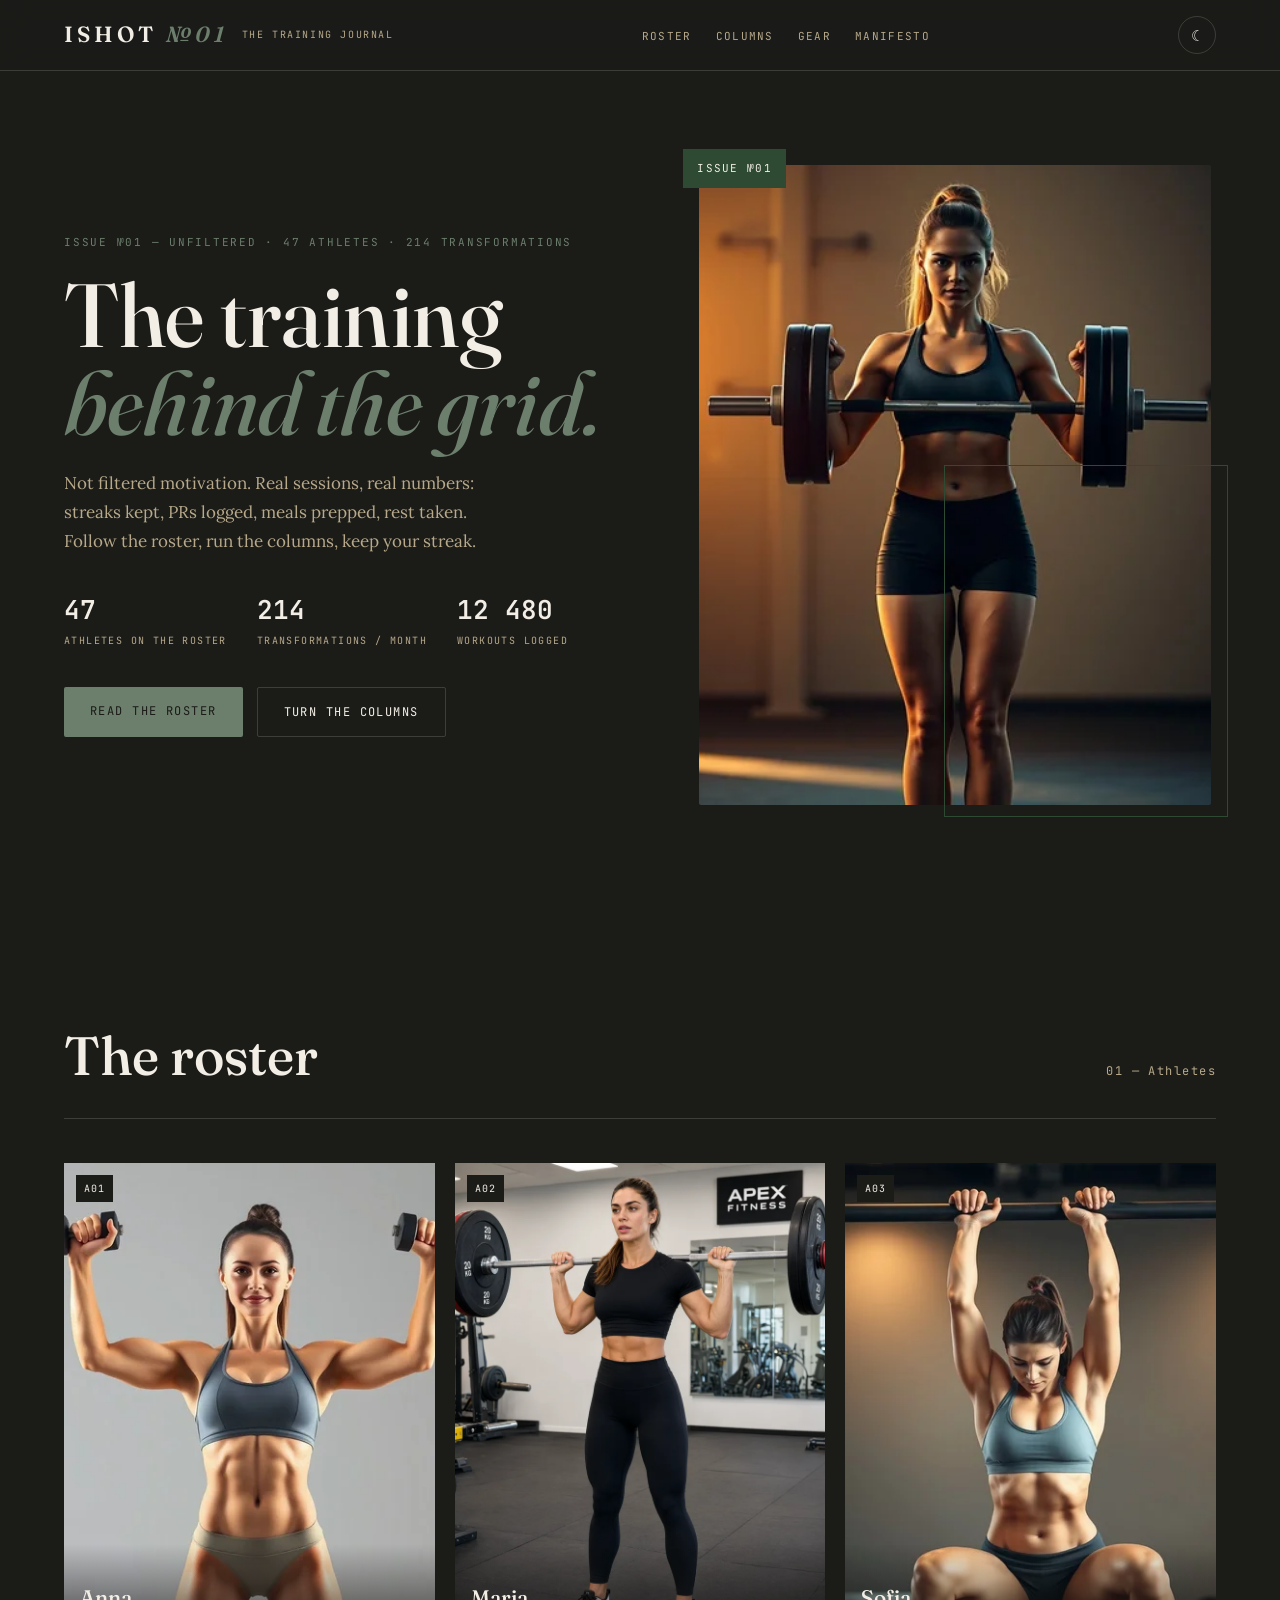
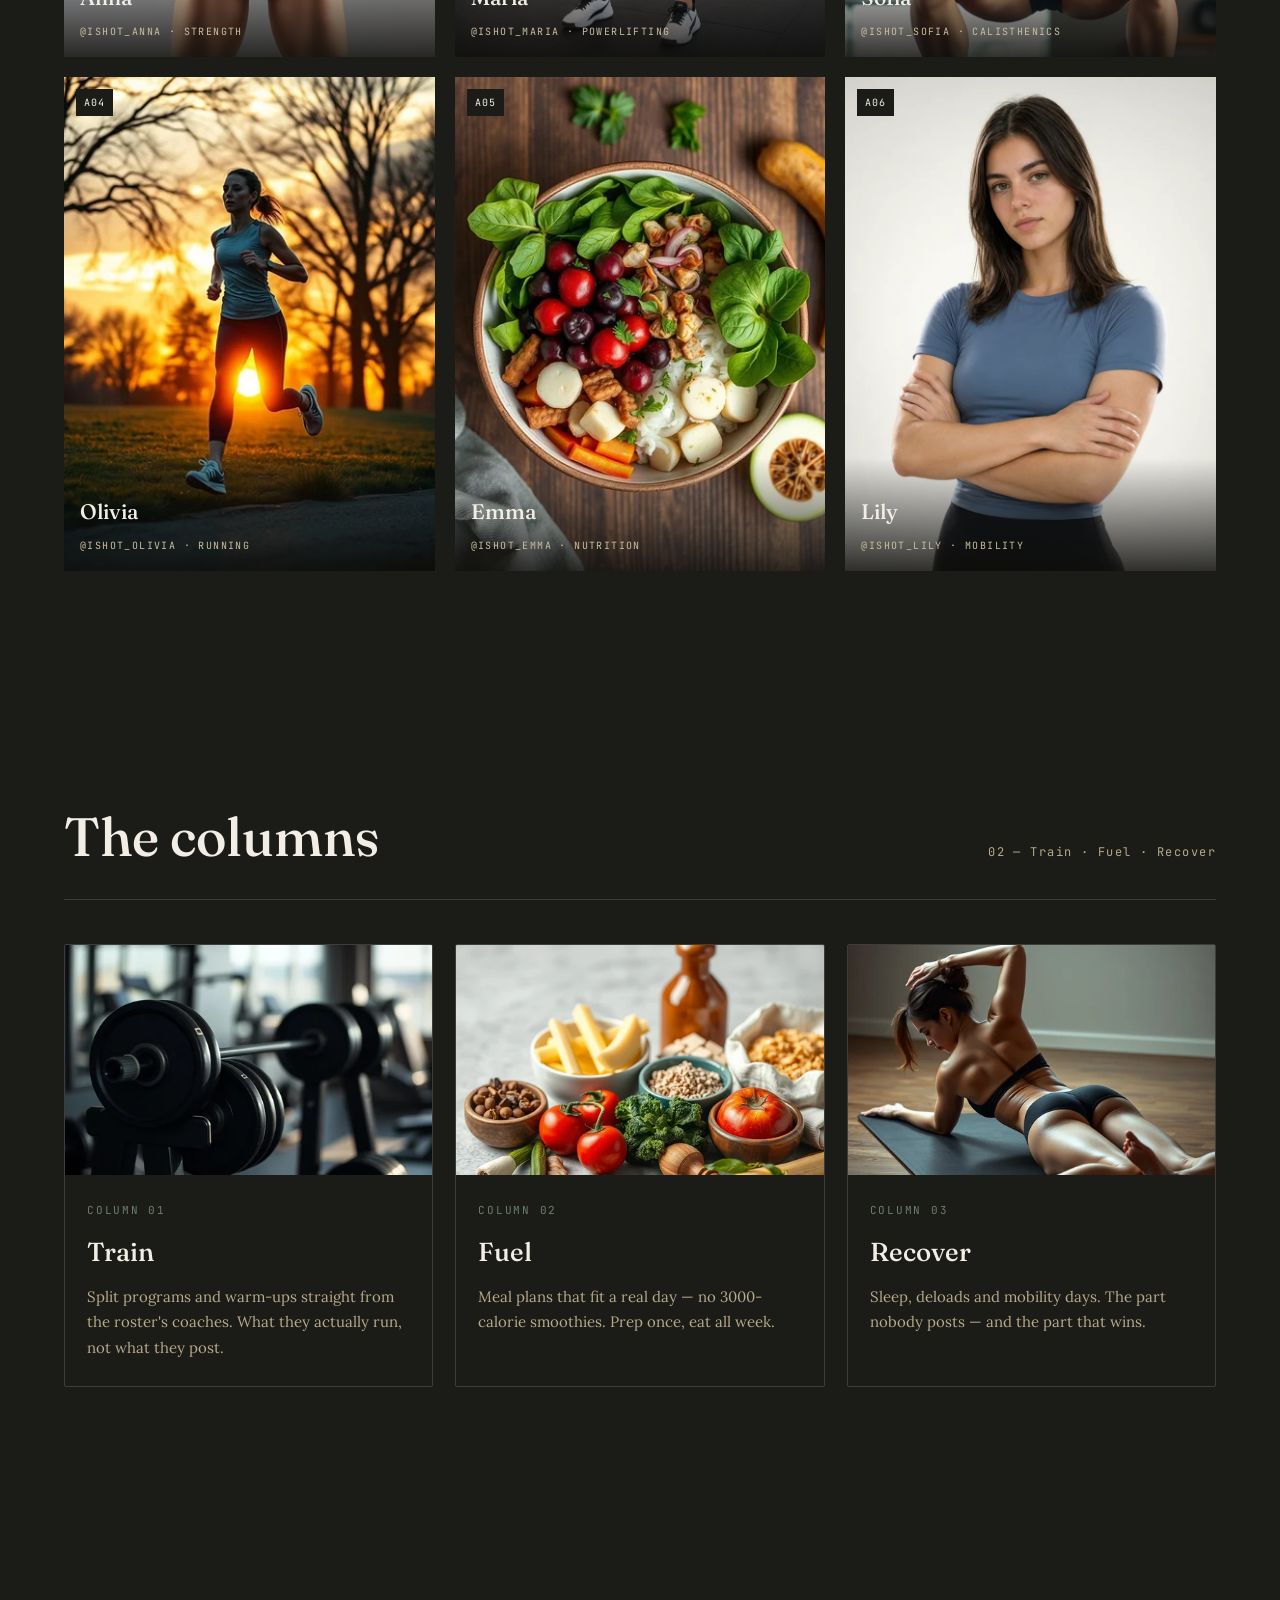
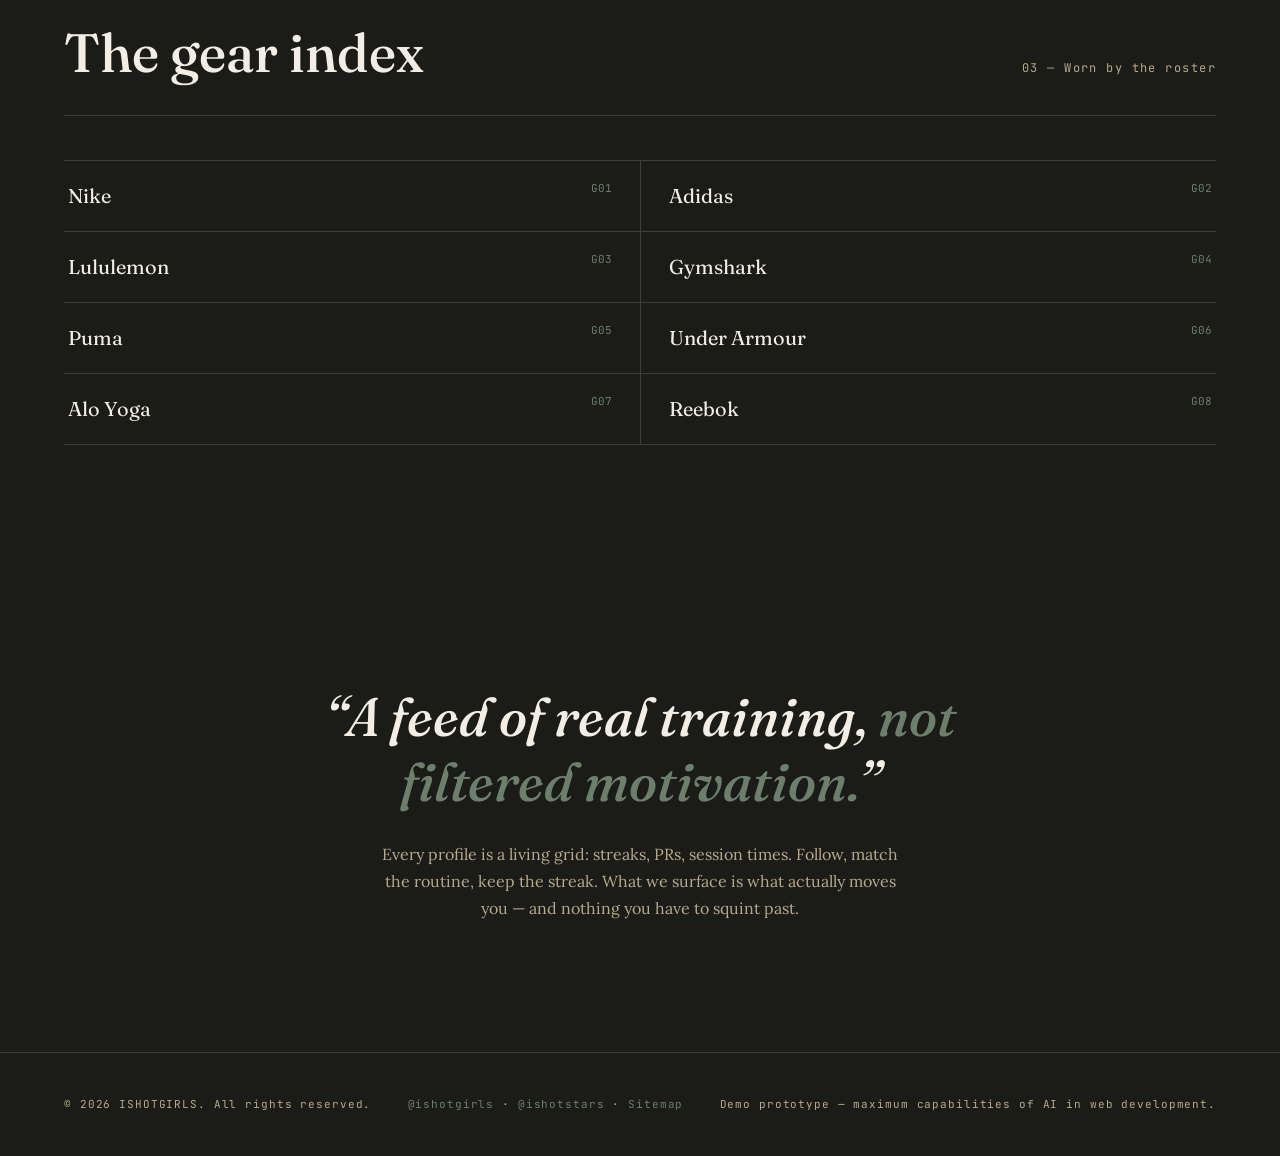
==== index.html @ c966ffa3 "feat(nav): back-to-top — logo link + floating arrow button Logo in the masthead links to #cover; flo" ====
<!DOCTYPE html>
<html lang="en" data-theme="dark">
<head>
<meta charset="UTF-8">
<meta name="viewport" content="width=device-width, initial-scale=1.0">
<title>ISHOT — The Training Journal · Issue №01</title>
<meta name="description" content="A journal of real training, not filtered motivation. The roster, the columns, the gear. Streaks, PRs, session times.">
<meta property="og:title" content="ISHOT — The Training Journal">
<meta property="og:description" content="Real training. Not filtered motivation. Issue №01.">
<meta property="og:image" content="https://bestdeejay-design.github.io/ishotgirls/img/og-image.png">
<meta property="og:image:width" content="1200">
<meta property="og:image:height" content="630">
<meta property="og:url" content="https://bestdeejay-design.github.io/ishotgirls/">
<meta property="og:type" content="website">
<meta name="twitter:card" content="summary_large_image">
<meta name="robots" content="index,follow">
<link rel="canonical" href="https://bestdeejay-design.github.io/ishotgirls/">
<link rel="sitemap" href="/ishotgirls/sitemap.xml">
<link rel="icon" href="data:image/svg+xml,<svg xmlns=%22http://www.w3.org/2000/svg%22 viewBox=%220 0 64 64%22><rect width=%2264%22 height=%2264%22 fill=%22%231B1B18%22/><text x=%2232%22 y=%2246%22 font-size=%2240%22 font-family=%22Georgia%22 fill=%22%232E4A33%22 text-anchor=%22middle%22>№</text></svg>">
<link rel="preconnect" href="https://fonts.googleapis.com">
<link rel="preconnect" href="https://fonts.gstatic.com" crossorigin>
<link href="https://fonts.googleapis.com/css2?family=Fraunces:opsz,wght@9..144,400;9..144,500;9..144,600&family=Lora:ital,wght@0,400;0,500;1,400&family=JetBrains+Mono:wght@400;600&display=swap" rel="stylesheet">
<script type="application/ld+json">{"@context":"https://schema.org","@type":"Periodical","name":"ISHOT — The Training Journal","url":"https://bestdeejay-design.github.io/ishotgirls/","description":"Real training. Not filtered motivation."}</script>
<style>
:root{
  --paper:#F2EEE5; --ink:#1B1B18; --ink-2:#26261F;
  --green:#2E4A33; --green-dim:#6C7F6C; --tan:#B7A98A;
  --strike:#8C2F2F; --muted-lt:#6E6248; --cap-fg:#F2EEE5; --cap-dim:#C9BE9F;
  --font-d:"Fraunces",Georgia,serif;
  --font-b:"Lora",Georgia,serif;
  --font-m:"JetBrains Mono",ui-monospace,monospace;
  --bg:var(--ink); --fg:var(--paper); --muted:var(--tan); --accent:var(--green-dim);
  --line:color-mix(in srgb,var(--fg) 16%,transparent);
}
[data-theme="light"]{ --bg:var(--paper); --fg:var(--ink); --muted:var(--muted-lt); --accent:var(--green); --line:color-mix(in srgb,var(--fg) 18%,transparent); }
*,*::before,*::after{box-sizing:border-box;margin:0;padding:0}
html{scroll-behavior:smooth;scroll-padding-top:72px}
body{font-family:var(--font-b);background:var(--bg);color:var(--fg);line-height:1.7;transition:background .3s,color .3s}
img{display:block;max-width:100%;height:auto}
a{color:inherit;text-decoration:none}
button{font-family:inherit;cursor:pointer;border:0;background:none;color:inherit}
:focus-visible{outline:2px solid var(--accent);outline-offset:3px}
.mono{font-family:var(--font-m);font-size:11px;letter-spacing:.16em;text-transform:uppercase;color:var(--accent)}

/* masthead nav */
.masthead{position:fixed;top:0;left:0;right:0;z-index:40;display:flex;align-items:center;justify-content:space-between;padding:16px 5vw;border-bottom:1px solid var(--line);background:color-mix(in srgb,var(--bg) 88%,transparent);backdrop-filter:blur(12px)}
.mast{font-family:var(--font-d);font-size:22px;letter-spacing:.18em;font-weight:600}
.mast i{font-style:italic;color:var(--accent)}
.issue-tag{font-family:var(--font-m);font-size:10px;letter-spacing:.16em;text-transform:uppercase;color:var(--muted)}
.menu{display:flex;gap:24px;list-style:none}
.menu a{font-family:var(--font-m);font-size:11px;letter-spacing:.12em;text-transform:uppercase;color:var(--muted);transition:color .2s}
.menu a:hover{color:var(--fg)}
.actions{display:flex;gap:10px}
.theme-btn{width:38px;height:38px;border:1px solid var(--line);border-radius:50%;font-size:15px}
.burger{display:none;width:38px;height:38px;border:1px solid var(--line);border-radius:50%;font-size:15px}
.mobile-panel{position:fixed;inset:0;z-index:50;background:var(--bg);display:none;flex-direction:column;gap:6px;padding:26px}
.mobile-panel.open{display:flex}
.mobile-panel a{font-family:var(--font-d);font-size:34px;padding:10px 4px;border-bottom:1px solid var(--line)}

/* cover */
.cover{min-height:100vh;display:grid;grid-template-columns:1.05fr .95fr;align-items:center;gap:5vw;padding:140px 5vw 70px;max-width:1400px;margin:0 auto}
.cover .kicker{margin-bottom:20px}
.cover h1{font-family:var(--font-d);font-weight:500;font-size:clamp(46px,7vw,104px);line-height:.98;letter-spacing:.002em}
.cover h1 em{font-style:italic;color:var(--accent)}
.cover .sub{margin-top:22px;max-width:40ch;color:var(--muted);font-size:17px}
.stats{display:flex;flex-wrap:wrap;gap:30px;margin-top:32px}
.stat b{font-family:var(--font-m);font-size:26px;font-weight:600;color:var(--fg)}
.stat span{display:block;font-family:var(--font-m);font-size:10px;letter-spacing:.14em;text-transform:uppercase;color:var(--muted)}
.cta-row{display:flex;gap:14px;margin-top:38px;flex-wrap:wrap}
.btn{padding:14px 26px;border-radius:2px;font-family:var(--font-m);font-size:12px;letter-spacing:.12em;text-transform:uppercase;transition:transform .15s}
.btn:hover{transform:translateY(-2px)}
.btn-solid{background:var(--accent);color:var(--bg)}
.btn-ghost{border:1px solid var(--line)}
.cover-fig{position:relative}
.cover-fig img{aspect-ratio:4/5;object-fit:cover;border-radius:2px}
.cover-fig .issue-badge{position:absolute;left:-16px;top:-16px;background:var(--green);color:var(--paper);padding:10px 14px;font-family:var(--font-m);font-size:11px;letter-spacing:.12em}
.cover-fig .rule{position:absolute;bottom:-12px;right:-12px;width:55%;height:55%;border:1.5px solid var(--green);pointer-events:none}

/* sections */
.section{padding:110px 5vw;max-width:1400px;margin:0 auto}
.sec-head{display:flex;align-items:baseline;justify-content:space-between;gap:20px;margin-bottom:44px;padding-bottom:16px;border-bottom:1px solid var(--line)}
.sec-head h2{font-family:var(--font-d);font-weight:500;font-size:clamp(32px,4.4vw,54px)}
.sec-head .idx{font-family:var(--font-m);font-size:12px;color:var(--muted);letter-spacing:.12em}

.grid3{display:grid;grid-template-columns:repeat(3,1fr);gap:20px}
.grid4{display:grid;grid-template-columns:repeat(4,1fr);gap:18px}
.card{position:relative;overflow:hidden}
.card img{aspect-ratio:3/4;object-fit:cover;width:100%;transition:transform .4s}
.card:hover img{transform:scale(1.03)}
.card .cap{position:absolute;inset:auto 0 0 0;padding:36px 16px 14px;background:linear-gradient(to top,rgba(15,14,12,.85),transparent);color:var(--cap-fg)}
.card .cap b{font-family:var(--font-d);font-size:21px;font-weight:500;display:block}
.card .cap span{font-family:var(--font-m);font-size:10px;letter-spacing:.14em;text-transform:uppercase;color:var(--cap-dim)}
.card .no{position:absolute;top:12px;left:12px;background:var(--bg);color:var(--fg);font-family:var(--font-m);font-size:10px;letter-spacing:.1em;padding:5px 8px}

/* columns */
.cols{display:grid;grid-template-columns:repeat(3,1fr);gap:22px}
.col{border:1px solid var(--line);border-radius:2px;overflow:hidden}
.col img{aspect-ratio:16/10;object-fit:cover}
.col .body{padding:20px 22px 26px}
.col-t{font-family:var(--font-d);font-size:26px;font-weight:500;margin:8px 0 10px}
.col .body p{color:var(--muted);font-size:15px}

/* gear index */
.gear{display:grid;grid-template-columns:1fr 1fr;gap:0;border-top:1px solid var(--line)}
.gear .g{display:flex;justify-content:space-between;gap:14px;padding:18px 4px;border-bottom:1px solid var(--line);font-family:var(--font-d);font-size:20px}
.gear .g:nth-child(odd){padding-right:28px}
.gear .g:nth-child(even){padding-left:28px;border-left:1px solid var(--line)}
.gear .g i{font-style:normal;font-family:var(--font-m);font-size:11px;color:var(--accent)}

/* manifesto */
.manifesto{max-width:900px;margin:0 auto;text-align:center;padding:130px 5vw}
.manifesto blockquote{font-family:var(--font-d);font-style:italic;font-weight:500;font-size:clamp(28px,4.4vw,54px);line-height:1.2}
.manifesto blockquote em{color:var(--accent)}
.manifesto p{margin-top:26px;color:var(--muted);max-width:52ch;margin-left:auto;margin-right:auto}

.to-top{position:fixed;right:22px;bottom:22px;z-index:60;width:46px;height:46px;border-radius:50%;border:1px solid var(--line);background:color-mix(in srgb,var(--bg) 84%,transparent);backdrop-filter:blur(8px);color:var(--fg);font-size:18px;line-height:1;opacity:0;visibility:hidden;transform:translateY(8px);transition:opacity .25s,transform .25s,visibility .25s}
.to-top.show{opacity:1;visibility:visible;transform:none}
.to-top:hover{background:var(--accent);color:var(--bg)}

/* footer */

footer{border-top:1px solid var(--line);padding:42px 5vw}
.foot{display:flex;flex-wrap:wrap;gap:18px;justify-content:space-between;align-items:center;max-width:1400px;margin:0 auto;font-family:var(--font-m);font-size:11px;letter-spacing:.08em;color:var(--muted)}
.foot a{color:var(--accent)}

@media (prefers-reduced-motion:reduce){*{animation:none!important;transition:none!important}html{scroll-behavior:auto}}
@media (max-width:1000px){.cover{grid-template-columns:1fr;padding-top:120px;gap:44px}.cover-fig{max-width:480px}.grid3,.grid4,.cols{grid-template-columns:repeat(2,1fr)}}
@media (max-width:960px){.menu{display:none}.burger{display:block}}
@media (max-width:620px){.grid3,.grid4,.cols{grid-template-columns:1fr}.gear{grid-template-columns:1fr}.gear .g:nth-child(even){padding-left:4px;border-left:0}}
</style>
</head>
<body>

<header class="masthead">
  <div style="display:flex;align-items:center;gap:14px">
    <a class="mast" href="#cover" aria-label="Back to top">ISHOT <i>№01</i></a>
    <span class="issue-tag">The Training Journal</span>
  </div>
  <ul class="menu">
    <li><a href="#roster">Roster</a></li>
    <li><a href="#columns">Columns</a></li>
    <li><a href="#gear">Gear</a></li>
    <li><a href="#manifesto">Manifesto</a></li>
  </ul>
  <div class="actions">
    <button class="theme-btn" id="themeBtn" aria-label="Toggle theme">☾</button>
    <button class="burger" id="burger" aria-label="Open menu" aria-expanded="false">☰</button>
  </div>
</header>

<div class="mobile-panel" id="mobilePanel">
  <a href="#roster">The Roster</a>
  <a href="#columns">The Columns</a>
  <a href="#gear">The Gear Index</a>
  <a href="#manifesto">The Manifesto</a>
</div>

<section class="cover" id="cover">
  <div>
    <p class="kicker mono">Issue №01 — Unfiltered · 47 athletes · 214 transformations</p>
    <h1>The training<br><em>behind the grid.</em></h1>
    <p class="sub">Not filtered motivation. Real sessions, real numbers: streaks kept, PRs logged, meals prepped, rest taken. Follow the roster, run the columns, keep your streak.</p>
    <div class="stats">
      <div class="stat"><b>47</b><span>Athletes on the roster</span></div>
      <div class="stat"><b>214</b><span>Transformations / month</span></div>
      <div class="stat"><b>12 480</b><span>Workouts logged</span></div>
    </div>
    <div class="cta-row">
      <a class="btn btn-solid" href="#roster">Read the roster</a>
      <a class="btn btn-ghost" href="#columns">Turn the columns</a>
    </div>
  </div>
  <figure class="cover-fig">
    <span class="issue-badge mono">Issue №01</span>
    <img src="img/cover.webp" alt="An athlete training with a barbell — the cover of Issue №01" width="512" height="512">
    <span class="rule" aria-hidden="true"></span>
  </figure>
</section>

<section class="section" id="roster">
  <div class="sec-head">
    <h2>The roster</h2>
    <span class="idx">01 — Athletes</span>
  </div>
  <div class="grid3">
    <figure class="card"><span class="no mono">A01</span><img src="img/athlete-anna.webp" alt="Anna — strength training session" width="512" height="512"><figcaption class="cap"><b>Anna</b><span>@ishot_anna · Strength</span></figcaption></figure>
    <figure class="card"><span class="no mono">A02</span><img src="img/athlete-maria.webp" alt="Maria — deadlift, powerlifting" width="512" height="512"><figcaption class="cap"><b>Maria</b><span>@ishot_maria · Powerlifting</span></figcaption></figure>
    <figure class="card"><span class="no mono">A03</span><img src="img/athlete-sofia.webp" alt="Sofia — calisthenics pull up" width="512" height="512"><figcaption class="cap"><b>Sofia</b><span>@ishot_sofia · Calisthenics</span></figcaption></figure>
    <figure class="card"><span class="no mono">A04</span><img src="img/athlete-olivia-v2.webp" alt="Olivia — morning run, city" width="512" height="512"><figcaption class="cap"><b>Olivia</b><span>@ishot_olivia · Running</span></figcaption></figure>
    <figure class="card"><span class="no mono">A05</span><img src="img/athlete-emma.webp" alt="Emma — nutrition, meal prep" width="512" height="512"><figcaption class="cap"><b>Emma</b><span>@ishot_emma · Nutrition</span></figcaption></figure>
    <figure class="card"><span class="no mono">A06</span><img src="img/athlete-lily-v5.webp" alt="Lily — mobility and stretching" width="512" height="512"><figcaption class="cap"><b>Lily</b><span>@ishot_lily · Mobility</span></figcaption></figure>
  </div>
</section>

<section class="section" id="columns">
  <div class="sec-head">
    <h2>The columns</h2>
    <span class="idx">02 — Train · Fuel · Recover</span>
  </div>
  <div class="cols">
    <article class="col"><img src="img/column-train.webp" alt="Train — barbell and weights in the gym" width="512" height="512"><div class="body"><span class="mono">Column 01</span><div class="col-t">Train</div><p>Split programs and warm-ups straight from the roster's coaches. What they actually run, not what they post.</p></div></article>
    <article class="col"><img src="img/column-fuel.webp" alt="Fuel — meal prep bowl with fresh ingredients" width="512" height="512"><div class="body"><span class="mono">Column 02</span><div class="col-t">Fuel</div><p>Meal plans that fit a real day — no 3000-calorie smoothies. Prep once, eat all week.</p></div></article>
    <article class="col"><img src="img/column-recover.webp" alt="Recover — stretching on a mat, calm" width="512" height="512"><div class="body"><span class="mono">Column 03</span><div class="col-t">Recover</div><p>Sleep, deloads and mobility days. The part nobody posts — and the part that wins.</p></div></article>
  </div>
</section>

<section class="section" id="gear">
  <div class="sec-head">
    <h2>The gear index</h2>
    <span class="idx">03 — Worn by the roster</span>
  </div>
  <div class="gear">
    <div class="g"><span>Nike</span><i>G01</i></div>
    <div class="g"><span>Adidas</span><i>G02</i></div>
    <div class="g"><span>Lululemon</span><i>G03</i></div>
    <div class="g"><span>Gymshark</span><i>G04</i></div>
    <div class="g"><span>Puma</span><i>G05</i></div>
    <div class="g"><span>Under Armour</span><i>G06</i></div>
    <div class="g"><span>Alo Yoga</span><i>G07</i></div>
    <div class="g"><span>Reebok</span><i>G08</i></div>
  </div>
</section>

<section class="manifesto" id="manifesto">
  <blockquote>“A feed of real training, <em>not filtered motivation.</em>”</blockquote>
  <p>Every profile is a living grid: streaks, PRs, session times. Follow, match the routine, keep the streak. What we surface is what actually moves you — and nothing you have to squint past.</p>
</section>

<footer>
  <div class="foot">
    <p>© 2026 ISHOTGIRLS. All rights reserved.</p>
    <p><a href="https://instagram.com/ishotgirls" target="_blank" rel="noopener">@ishotgirls</a> · <a href="https://instagram.com/ishotstars" target="_blank" rel="noopener">@ishotstars</a> · <a href="/ishotgirls/sitemap.xml">Sitemap</a></p>
    <p>Demo prototype — maximum capabilities of AI in web development.</p>
  </div>
</footer>

<button class="to-top" id="toTop" aria-label="Back to top" aria-hidden="true">↑</button>
<script>
const toTop = document.getElementById('toTop');
const toTopLabel = () => { const show = window.scrollY > 600; toTop.classList.toggle('show', show); toTop.setAttribute('aria-hidden', String(!show)); };
window.addEventListener('scroll', toTopLabel, { passive: true });
toTopLabel();
toTop.addEventListener('click', () => window.scrollTo({ top: 0, behavior: 'smooth' }));

const themeBtn = document.getElementById('themeBtn');
const applyTheme = (t) => {
  document.documentElement.dataset.theme = t;
  themeBtn.textContent = t === 'dark' ? '☾' : '☀';
  try { localStorage.setItem('ishot-theme', t); } catch (e) {}
};
themeBtn.addEventListener('click', () => applyTheme(document.documentElement.dataset.theme === 'dark' ? 'light' : 'dark'));
try { const saved = localStorage.getItem('ishot-theme'); if (saved) applyTheme(saved); } catch (e) {}

const burger = document.getElementById('burger');
const panel = document.getElementById('mobilePanel');
burger.addEventListener('click', () => {
  const open = panel.classList.toggle('open');
  burger.setAttribute('aria-expanded', String(open));
});
panel.querySelectorAll('a').forEach(a => a.addEventListener('click', () => panel.classList.remove('open')));
</script>
</body>
</html>
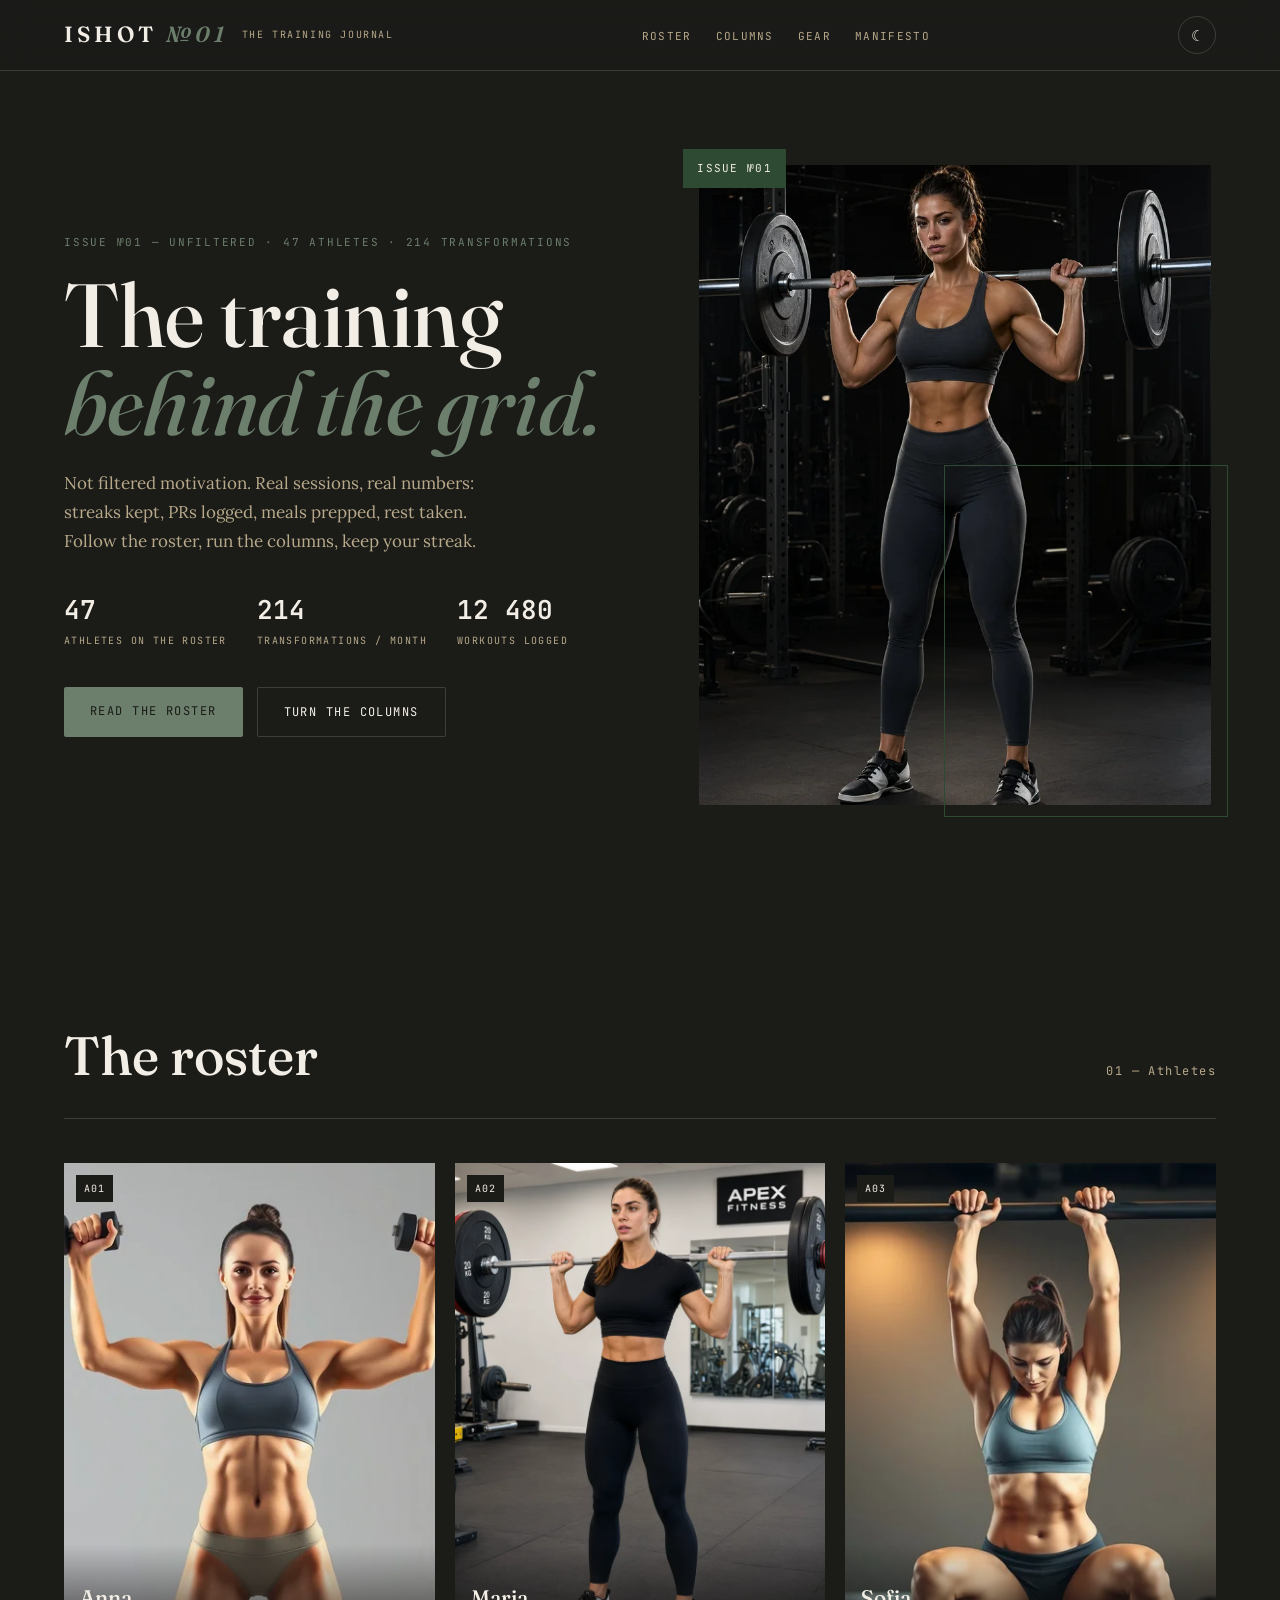
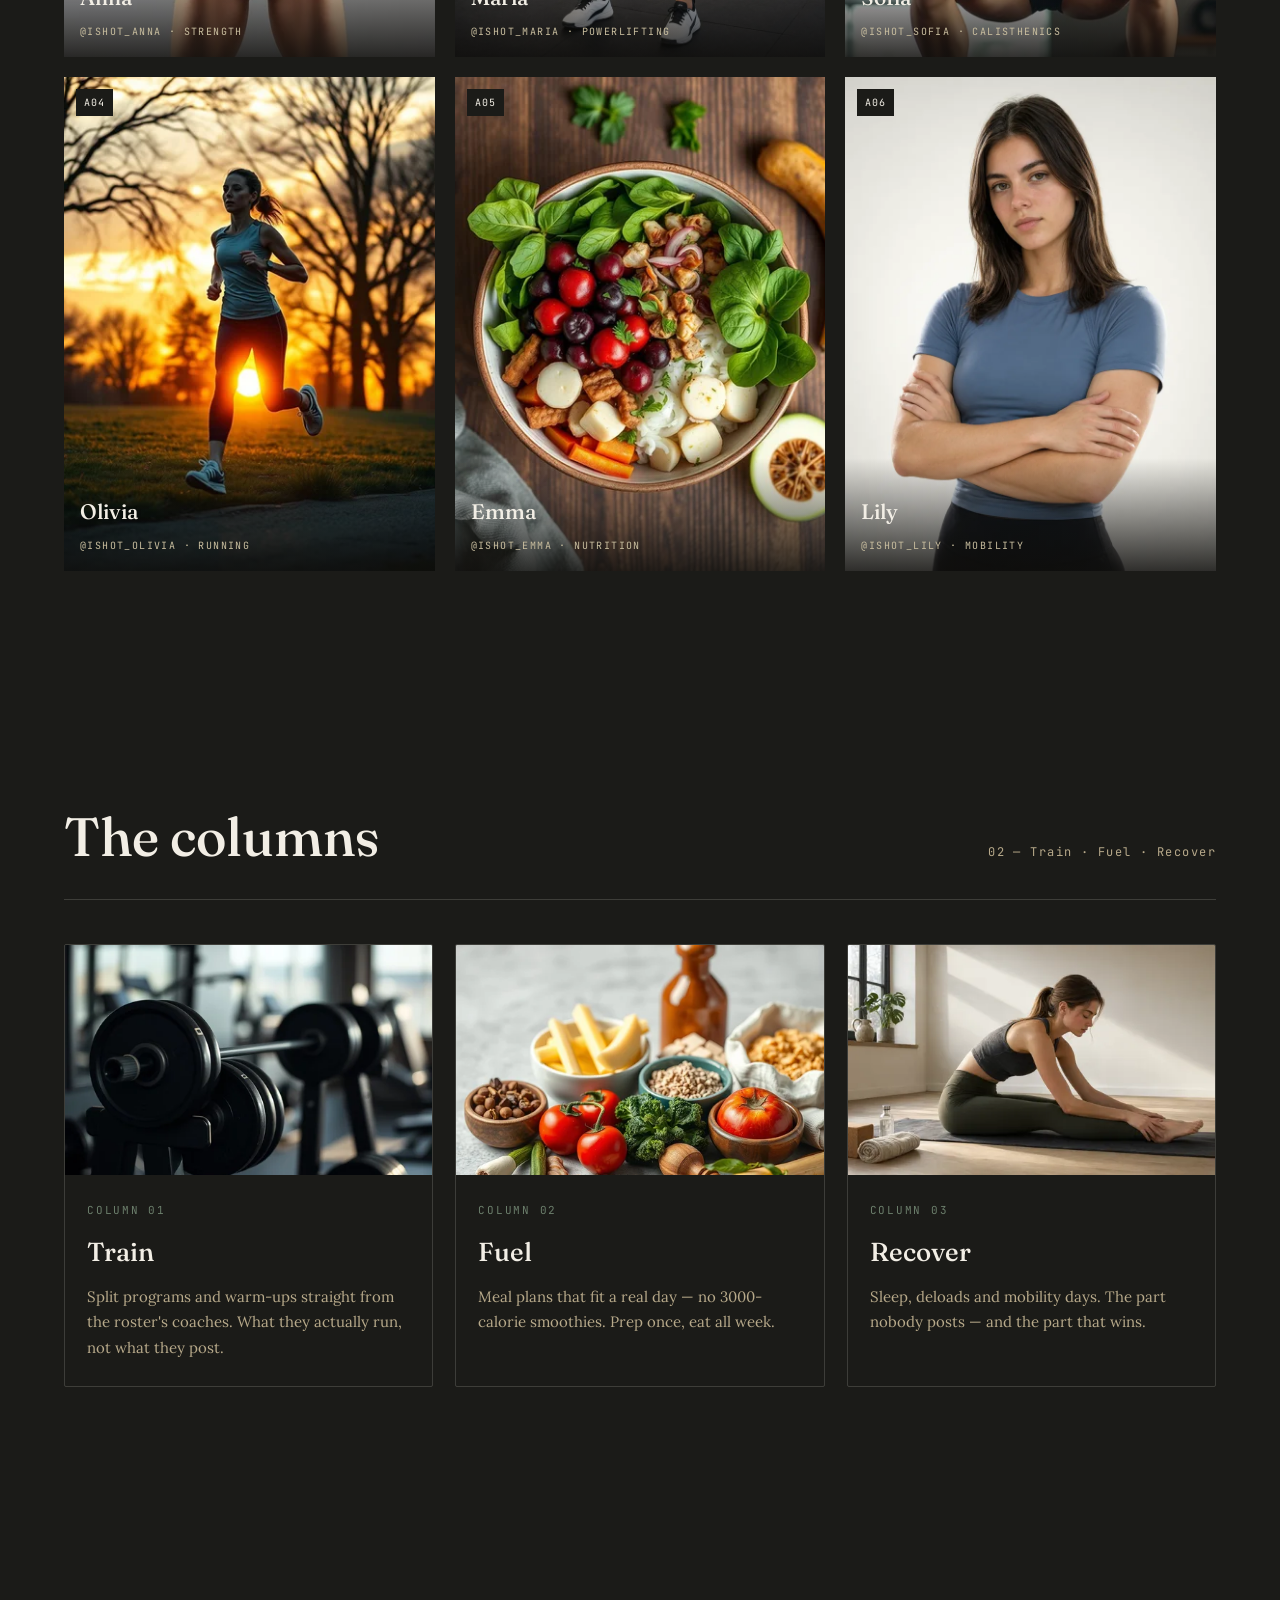
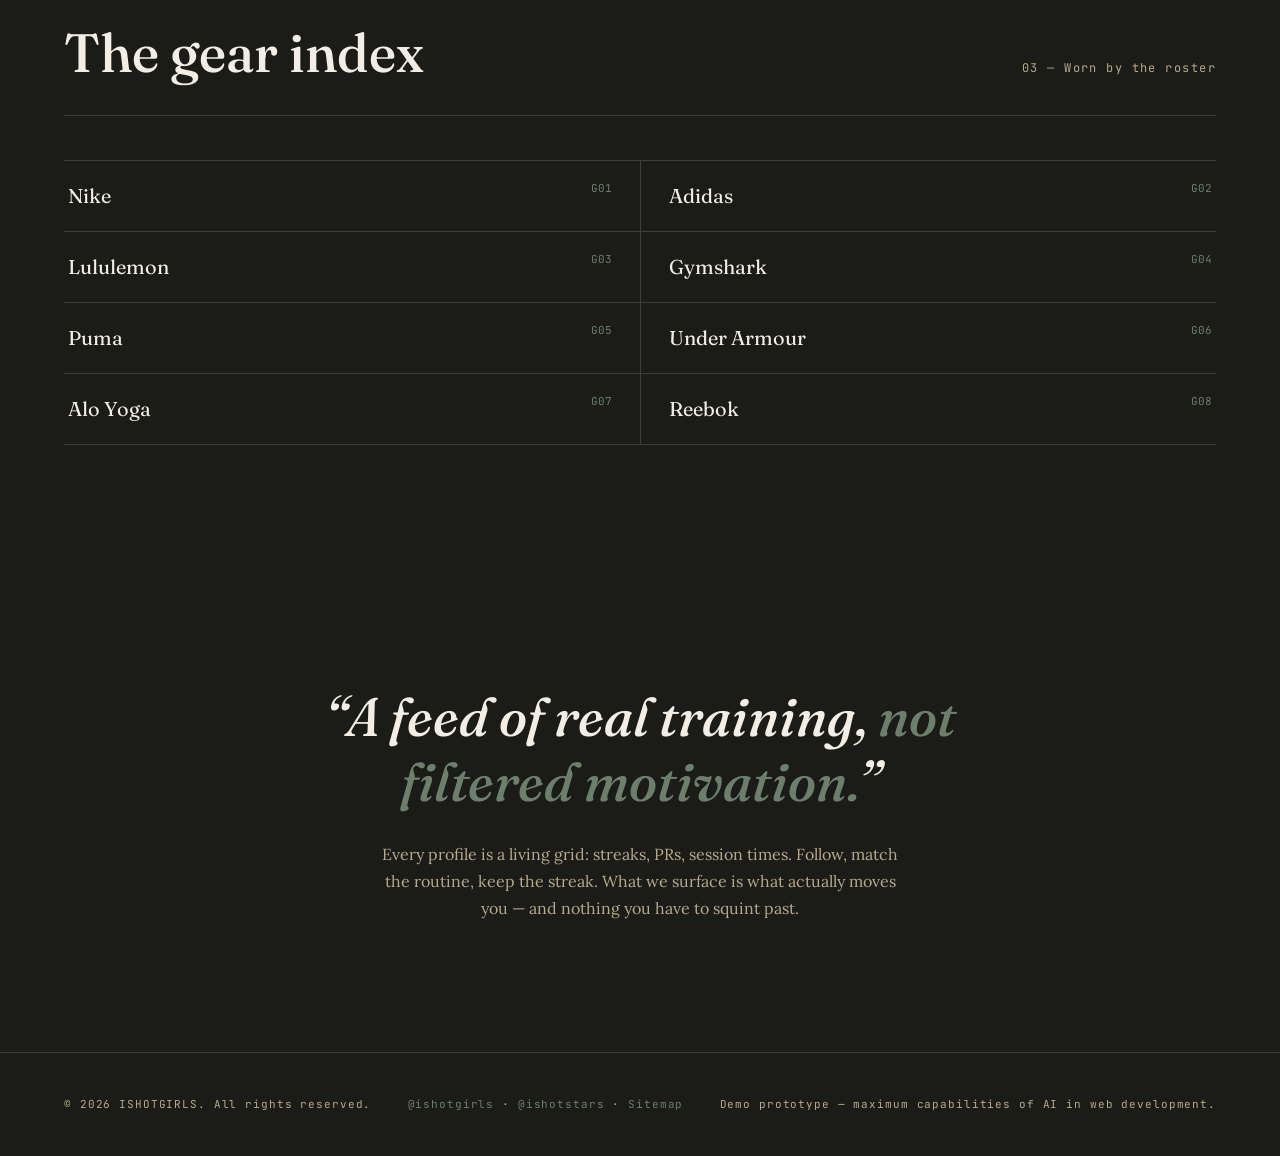
==== commit 66ce8338: "fix: re-crop column-recover to native 16:10 (512x320) so composition is not lost" ====
--- a/index.html
+++ b/index.html
@@ -200,7 +200,7 @@
   <div class="cols">
     <article class="col"><img src="img/column-train.webp" alt="Train — barbell and weights in the gym" width="512" height="512"><div class="body"><span class="mono">Column 01</span><div class="col-t">Train</div><p>Split programs and warm-ups straight from the roster's coaches. What they actually run, not what they post.</p></div></article>
     <article class="col"><img src="img/column-fuel.webp" alt="Fuel — meal prep bowl with fresh ingredients" width="512" height="512"><div class="body"><span class="mono">Column 02</span><div class="col-t">Fuel</div><p>Meal plans that fit a real day — no 3000-calorie smoothies. Prep once, eat all week.</p></div></article>
-    <article class="col"><img src="img/column-recover.webp" alt="Recover — stretching on a mat, calm" width="512" height="512"><div class="body"><span class="mono">Column 03</span><div class="col-t">Recover</div><p>Sleep, deloads and mobility days. The part nobody posts — and the part that wins.</p></div></article>
+    <article class="col"><img src="img/column-recover.webp" alt="Recover — stretching on a mat, calm" width="512" height="320"><div class="body"><span class="mono">Column 03</span><div class="col-t">Recover</div><p>Sleep, deloads and mobility days. The part nobody posts — and the part that wins.</p></div></article>
   </div>
 </section>
 
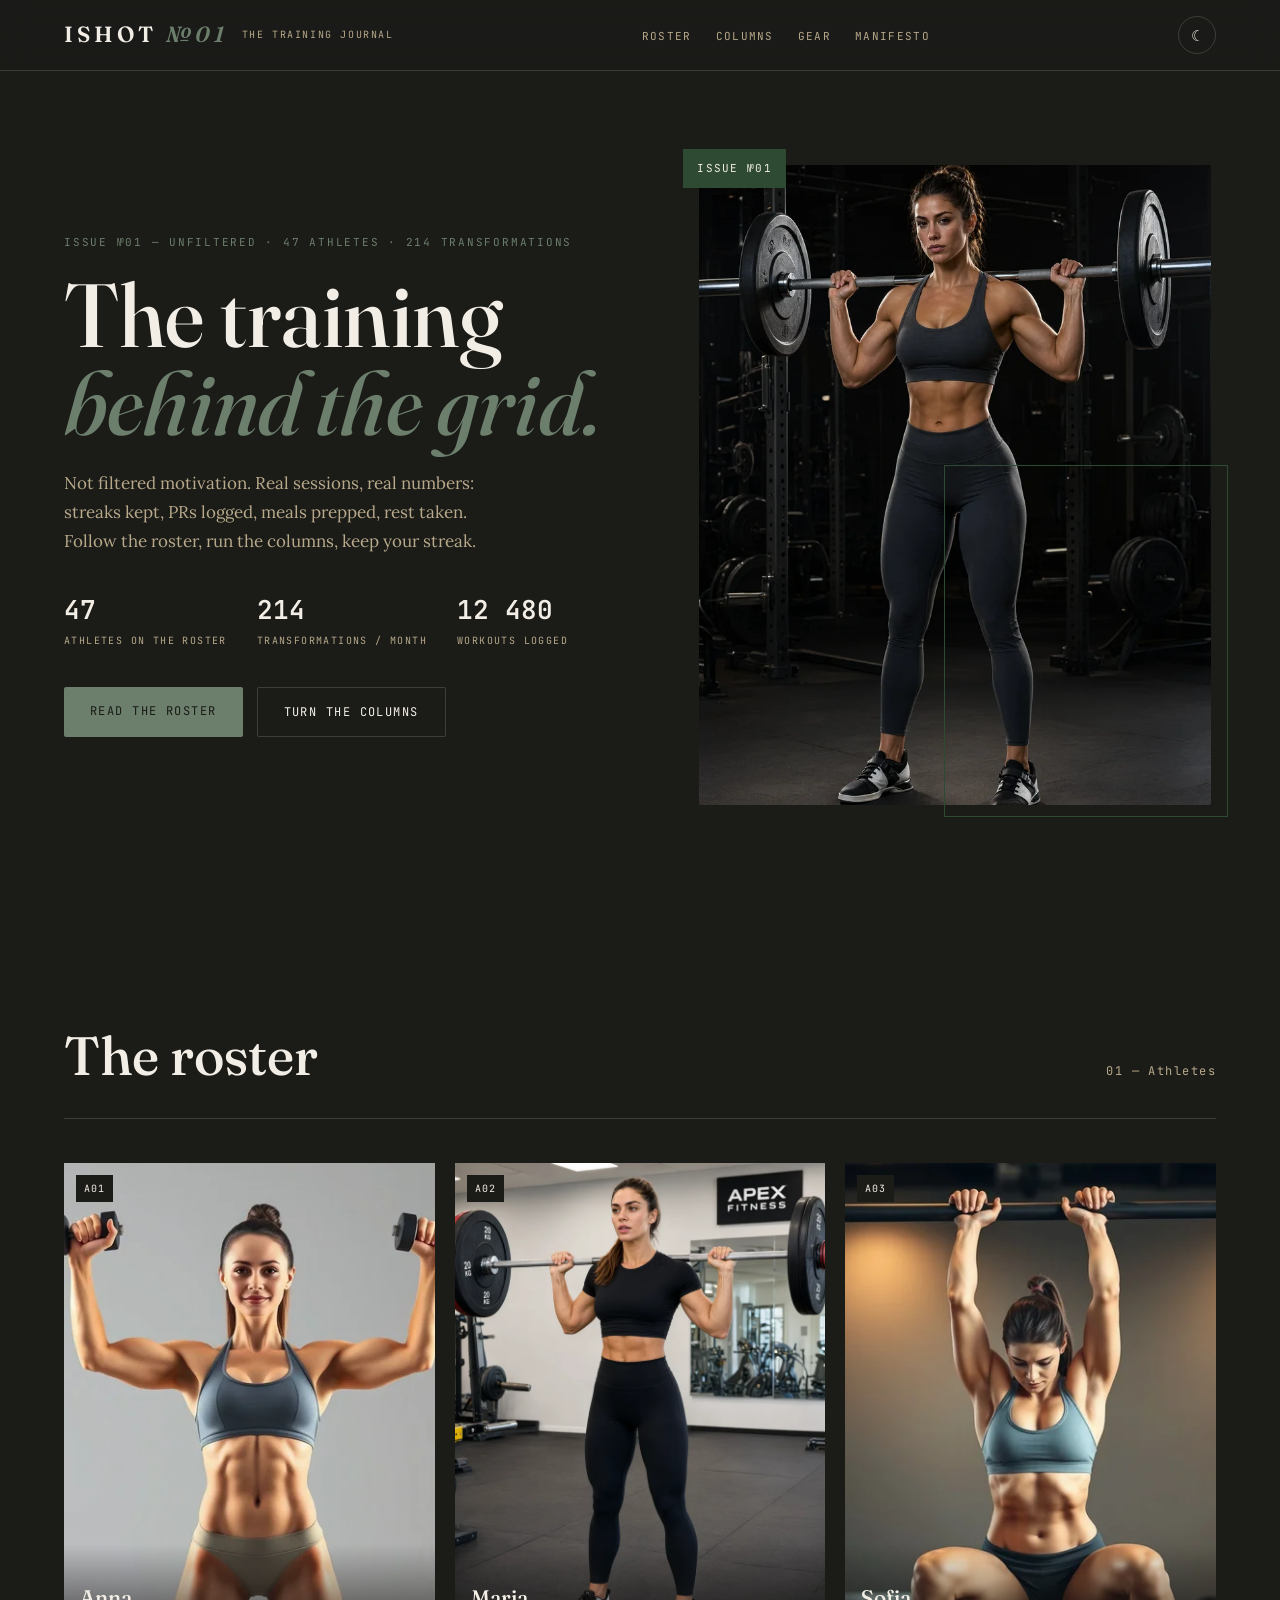
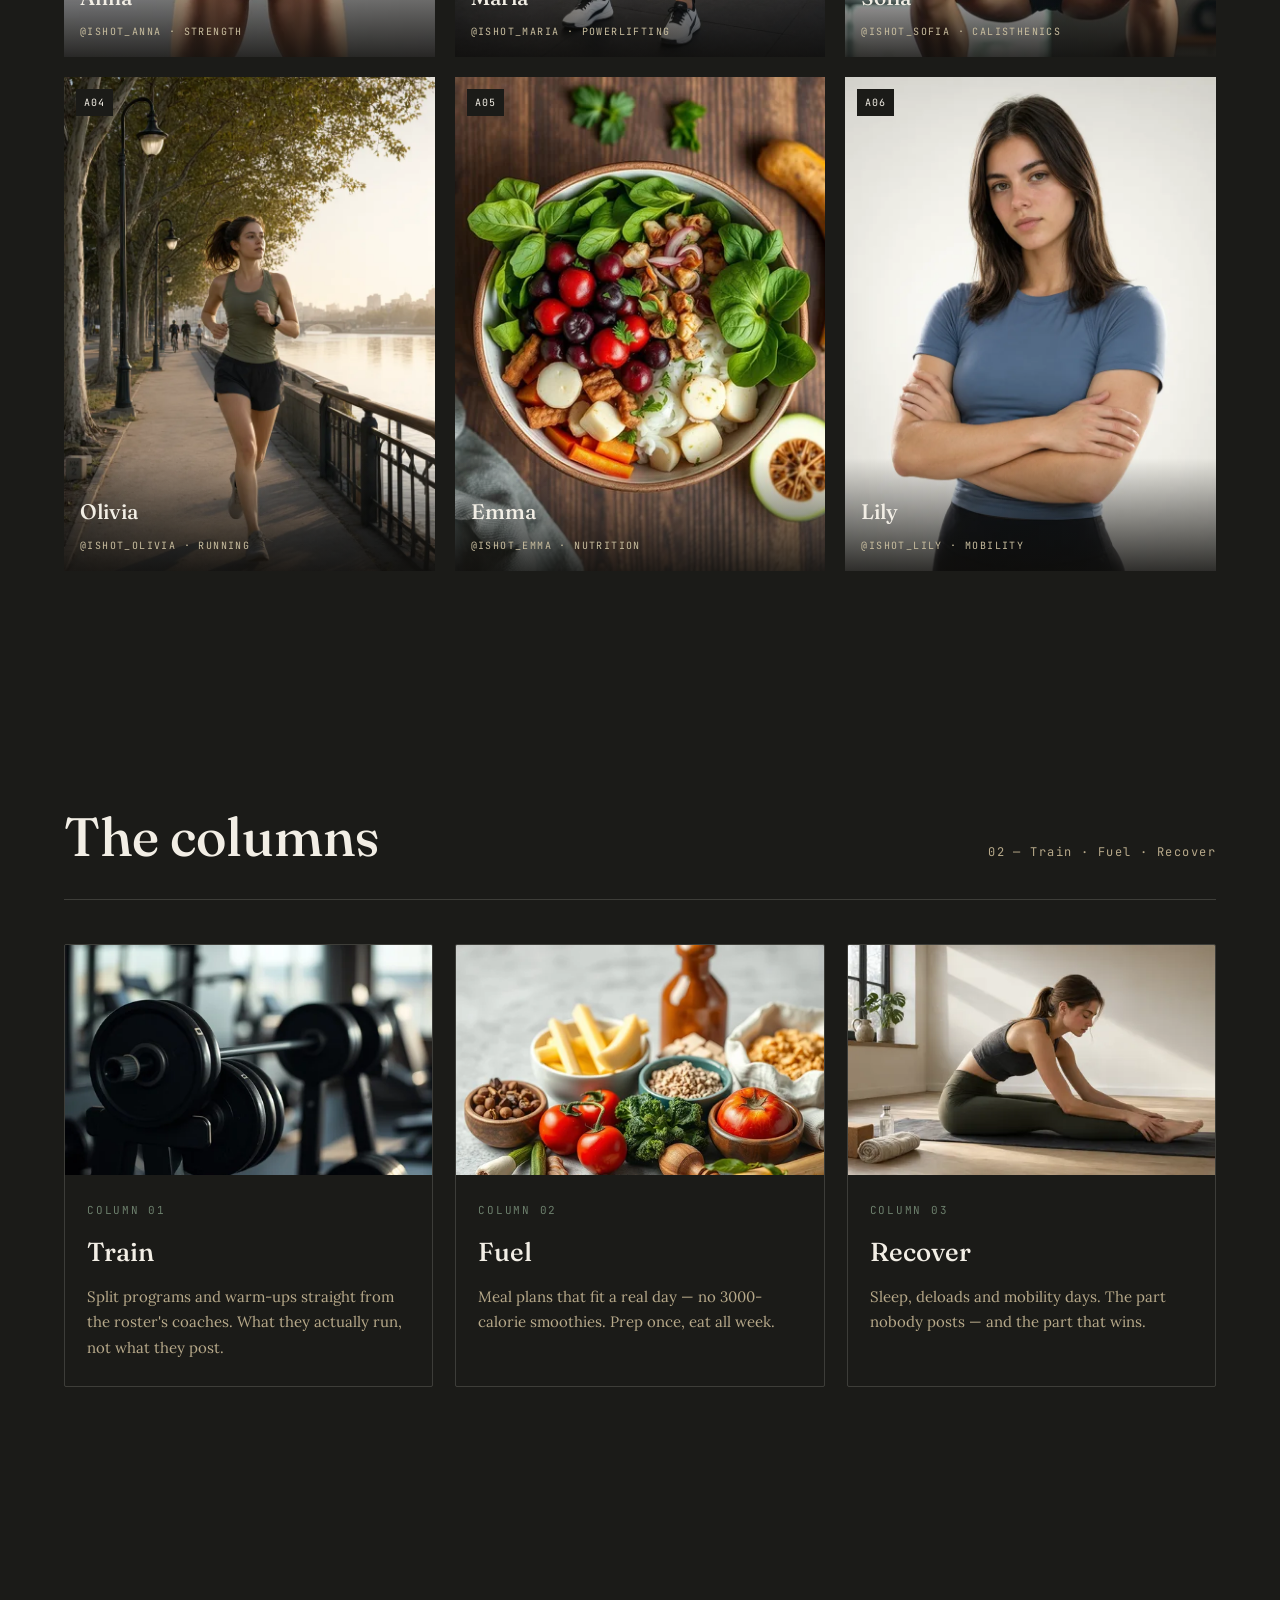
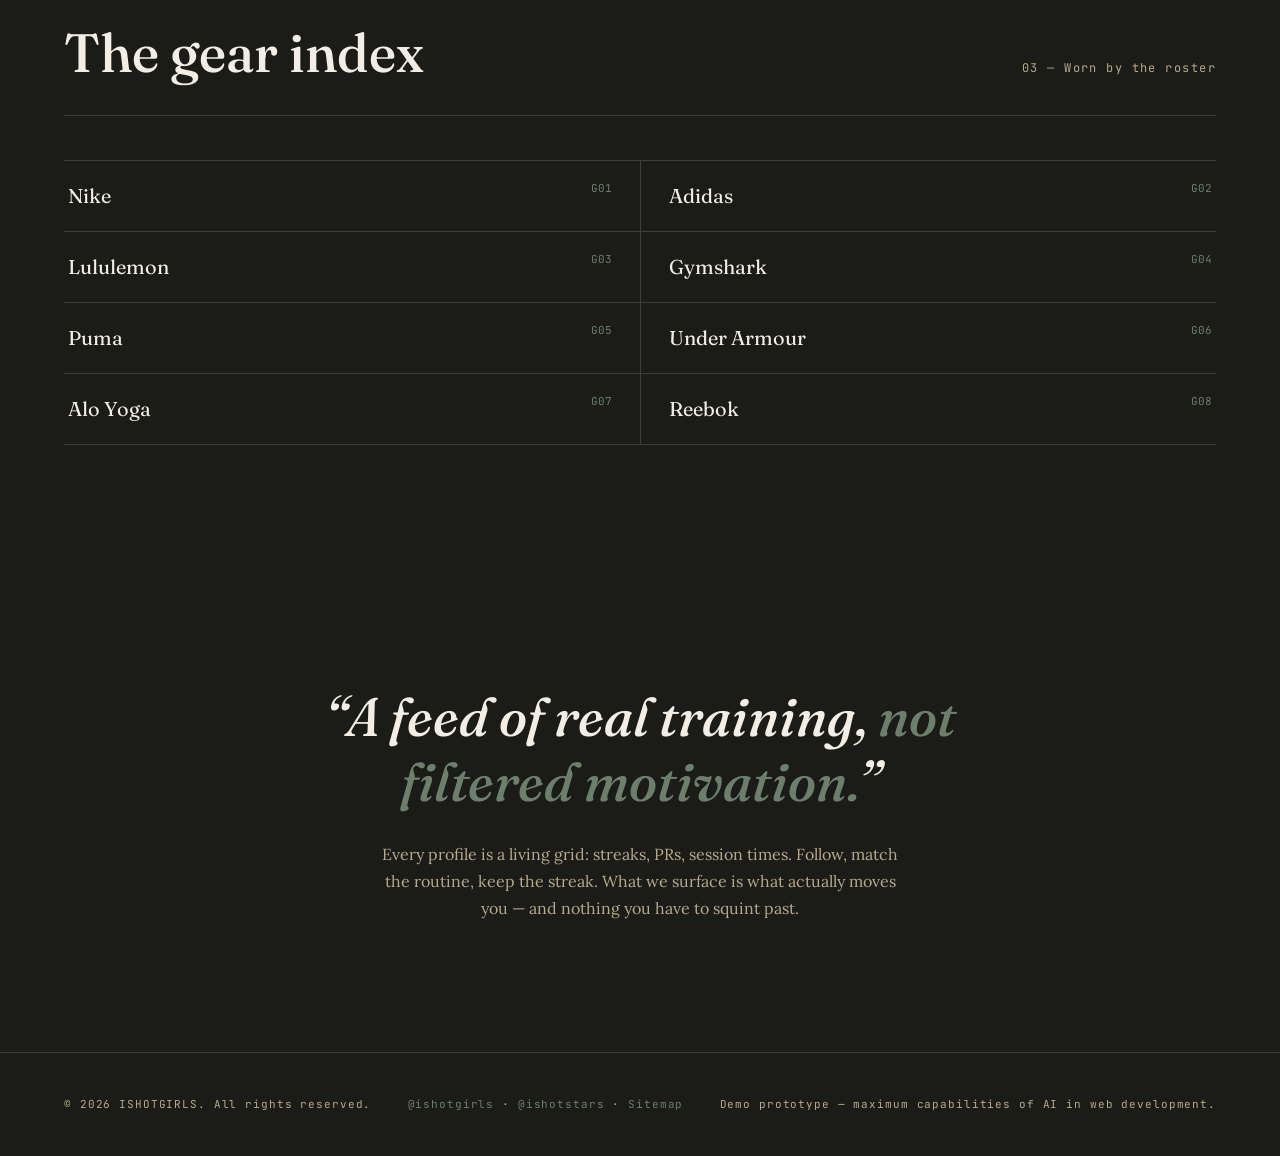
==== commit 2020b71a: "fix: replace athlete-olivia-v2 with user-generated city run photo (native 3:4, 768x1024)" ====
--- a/index.html
+++ b/index.html
@@ -186,7 +186,7 @@
     <figure class="card"><span class="no mono">A01</span><img src="img/athlete-anna.webp" alt="Anna — strength training session" width="512" height="512"><figcaption class="cap"><b>Anna</b><span>@ishot_anna · Strength</span></figcaption></figure>
     <figure class="card"><span class="no mono">A02</span><img src="img/athlete-maria.webp" alt="Maria — deadlift, powerlifting" width="512" height="512"><figcaption class="cap"><b>Maria</b><span>@ishot_maria · Powerlifting</span></figcaption></figure>
     <figure class="card"><span class="no mono">A03</span><img src="img/athlete-sofia.webp" alt="Sofia — calisthenics pull up" width="512" height="512"><figcaption class="cap"><b>Sofia</b><span>@ishot_sofia · Calisthenics</span></figcaption></figure>
-    <figure class="card"><span class="no mono">A04</span><img src="img/athlete-olivia-v2.webp" alt="Olivia — morning run, city" width="512" height="512"><figcaption class="cap"><b>Olivia</b><span>@ishot_olivia · Running</span></figcaption></figure>
+    <figure class="card"><span class="no mono">A04</span><img src="img/athlete-olivia-v2.webp" alt="Olivia — morning run, city" width="768" height="1024"><figcaption class="cap"><b>Olivia</b><span>@ishot_olivia · Running</span></figcaption></figure>
     <figure class="card"><span class="no mono">A05</span><img src="img/athlete-emma.webp" alt="Emma — nutrition, meal prep" width="512" height="512"><figcaption class="cap"><b>Emma</b><span>@ishot_emma · Nutrition</span></figcaption></figure>
     <figure class="card"><span class="no mono">A06</span><img src="img/athlete-lily-v5.webp" alt="Lily — mobility and stretching" width="512" height="512"><figcaption class="cap"><b>Lily</b><span>@ishot_lily · Mobility</span></figcaption></figure>
   </div>
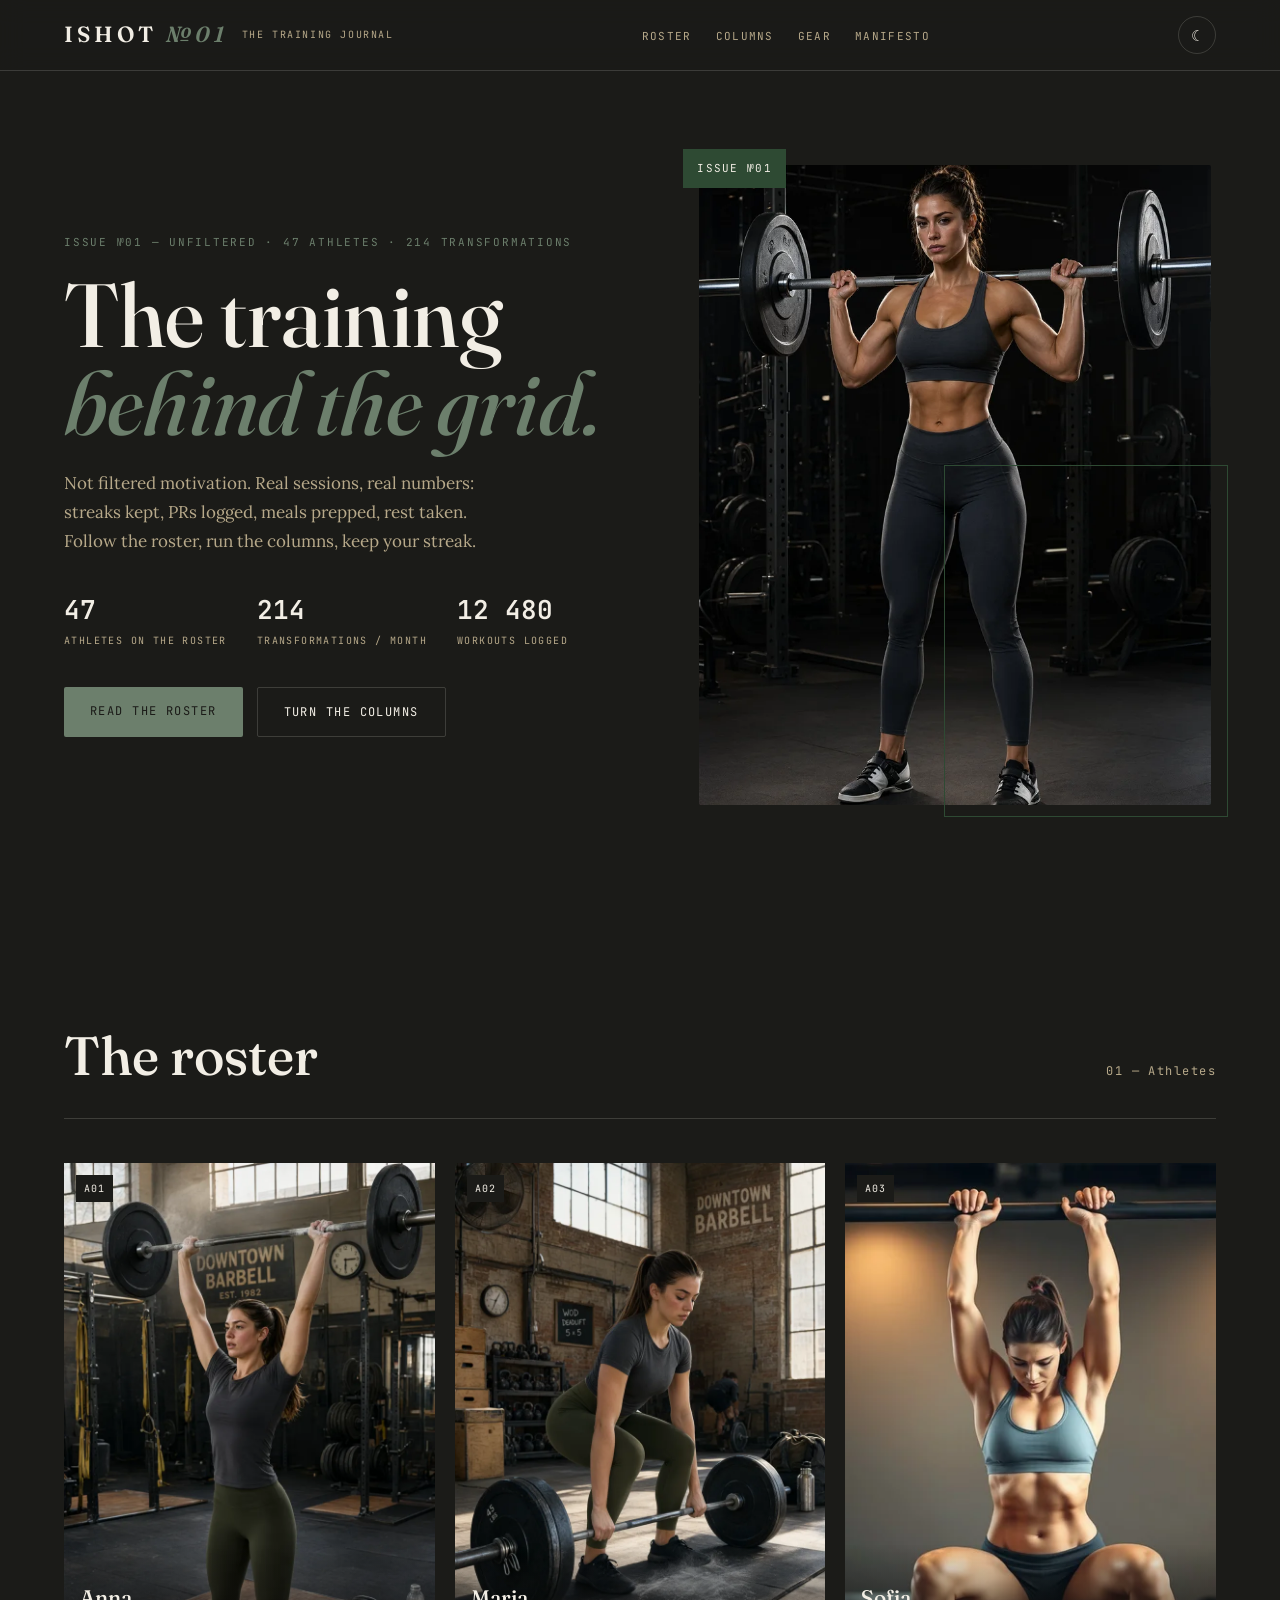
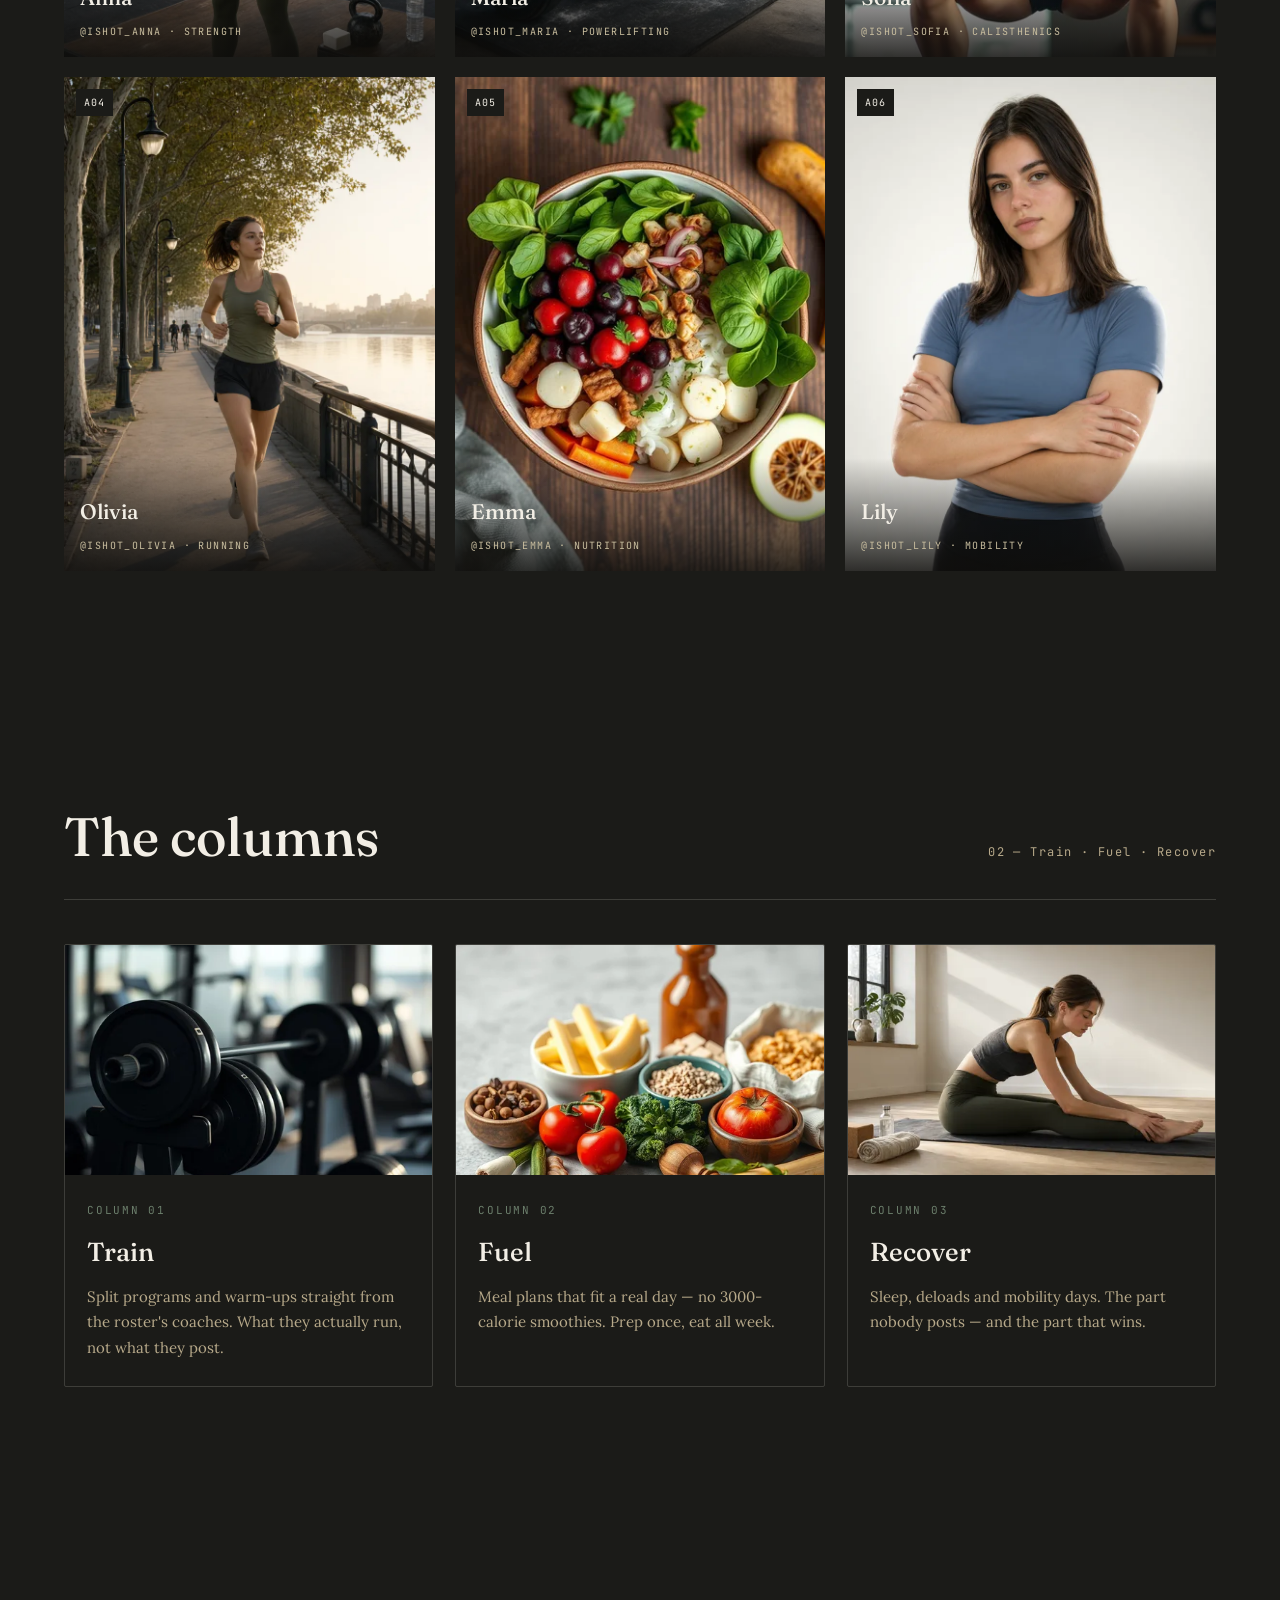
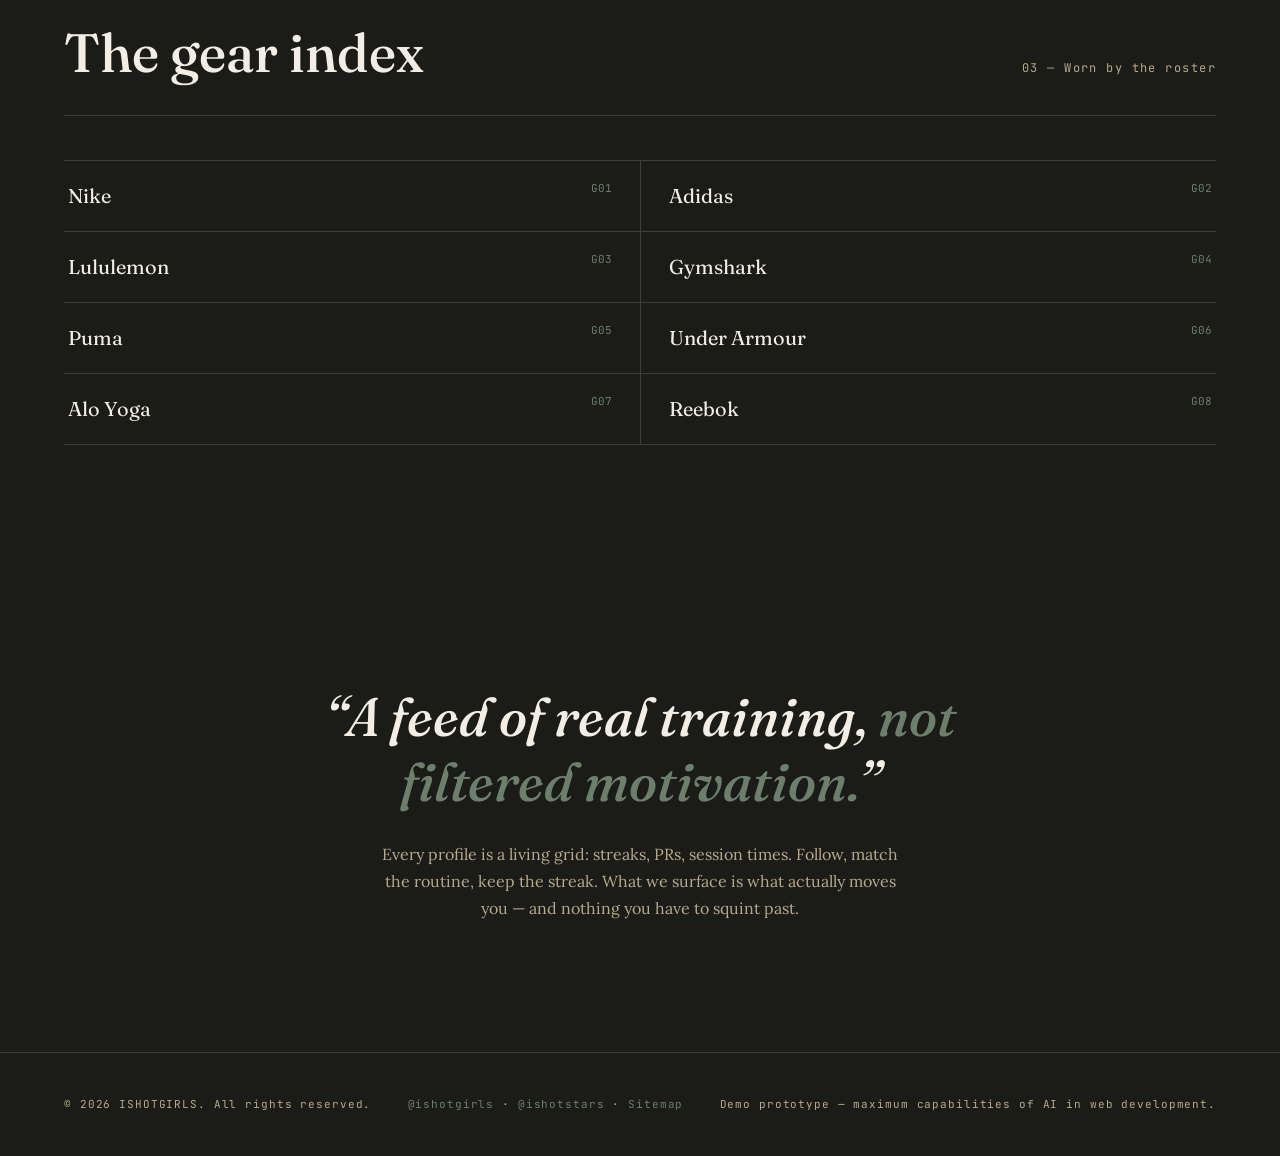
==== commit 3724685e: "fix: replace A01 Anna and A02 Maria with user-generated gym photos (native 3:4, 768x1024)" ====
--- a/index.html
+++ b/index.html
@@ -183,8 +183,8 @@
     <span class="idx">01 — Athletes</span>
   </div>
   <div class="grid3">
-    <figure class="card"><span class="no mono">A01</span><img src="img/athlete-anna.webp" alt="Anna — strength training session" width="512" height="512"><figcaption class="cap"><b>Anna</b><span>@ishot_anna · Strength</span></figcaption></figure>
-    <figure class="card"><span class="no mono">A02</span><img src="img/athlete-maria.webp" alt="Maria — deadlift, powerlifting" width="512" height="512"><figcaption class="cap"><b>Maria</b><span>@ishot_maria · Powerlifting</span></figcaption></figure>
+    <figure class="card"><span class="no mono">A01</span><img src="img/athlete-anna.webp" alt="Anna — strength training session" width="768" height="1024"><figcaption class="cap"><b>Anna</b><span>@ishot_anna · Strength</span></figcaption></figure>
+    <figure class="card"><span class="no mono">A02</span><img src="img/athlete-maria.webp" alt="Maria — deadlift, powerlifting" width="768" height="1024"><figcaption class="cap"><b>Maria</b><span>@ishot_maria · Powerlifting</span></figcaption></figure>
     <figure class="card"><span class="no mono">A03</span><img src="img/athlete-sofia.webp" alt="Sofia — calisthenics pull up" width="512" height="512"><figcaption class="cap"><b>Sofia</b><span>@ishot_sofia · Calisthenics</span></figcaption></figure>
     <figure class="card"><span class="no mono">A04</span><img src="img/athlete-olivia-v2.webp" alt="Olivia — morning run, city" width="768" height="1024"><figcaption class="cap"><b>Olivia</b><span>@ishot_olivia · Running</span></figcaption></figure>
     <figure class="card"><span class="no mono">A05</span><img src="img/athlete-emma.webp" alt="Emma — nutrition, meal prep" width="512" height="512"><figcaption class="cap"><b>Emma</b><span>@ishot_emma · Nutrition</span></figcaption></figure>
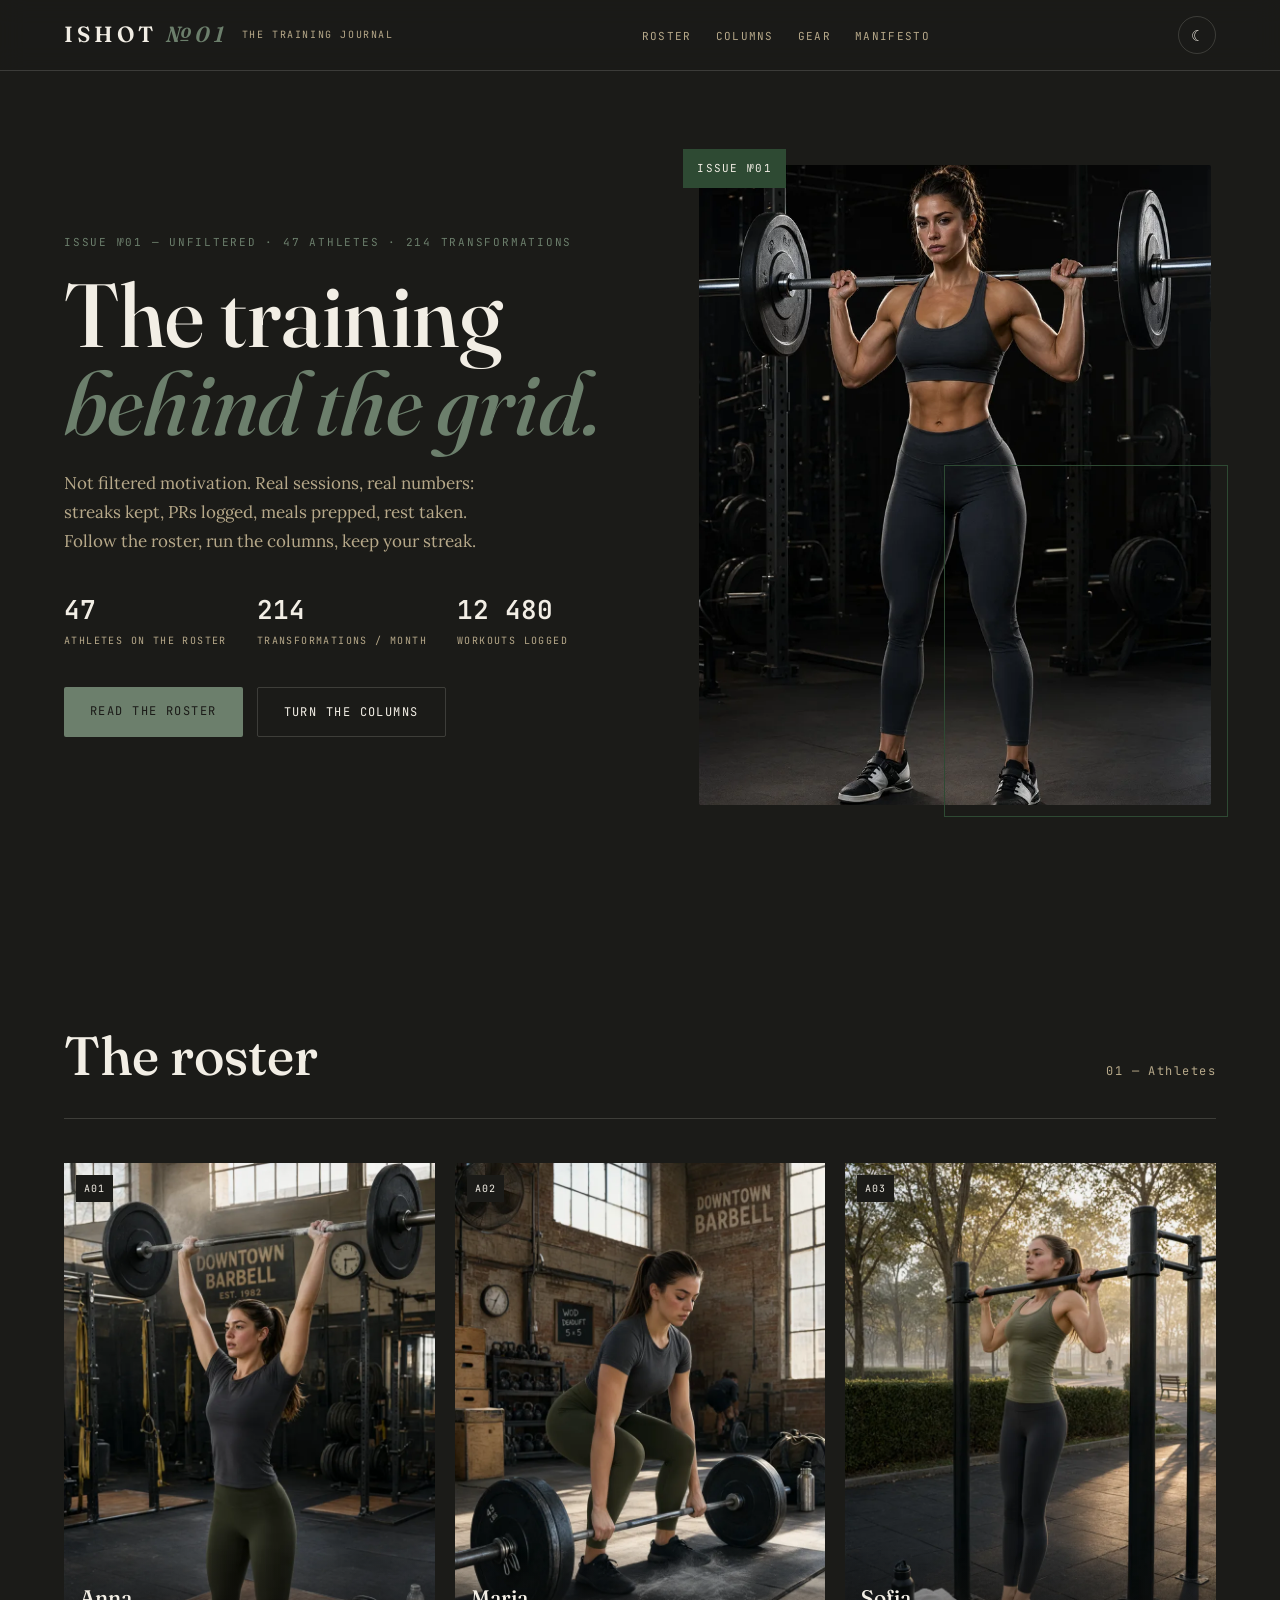
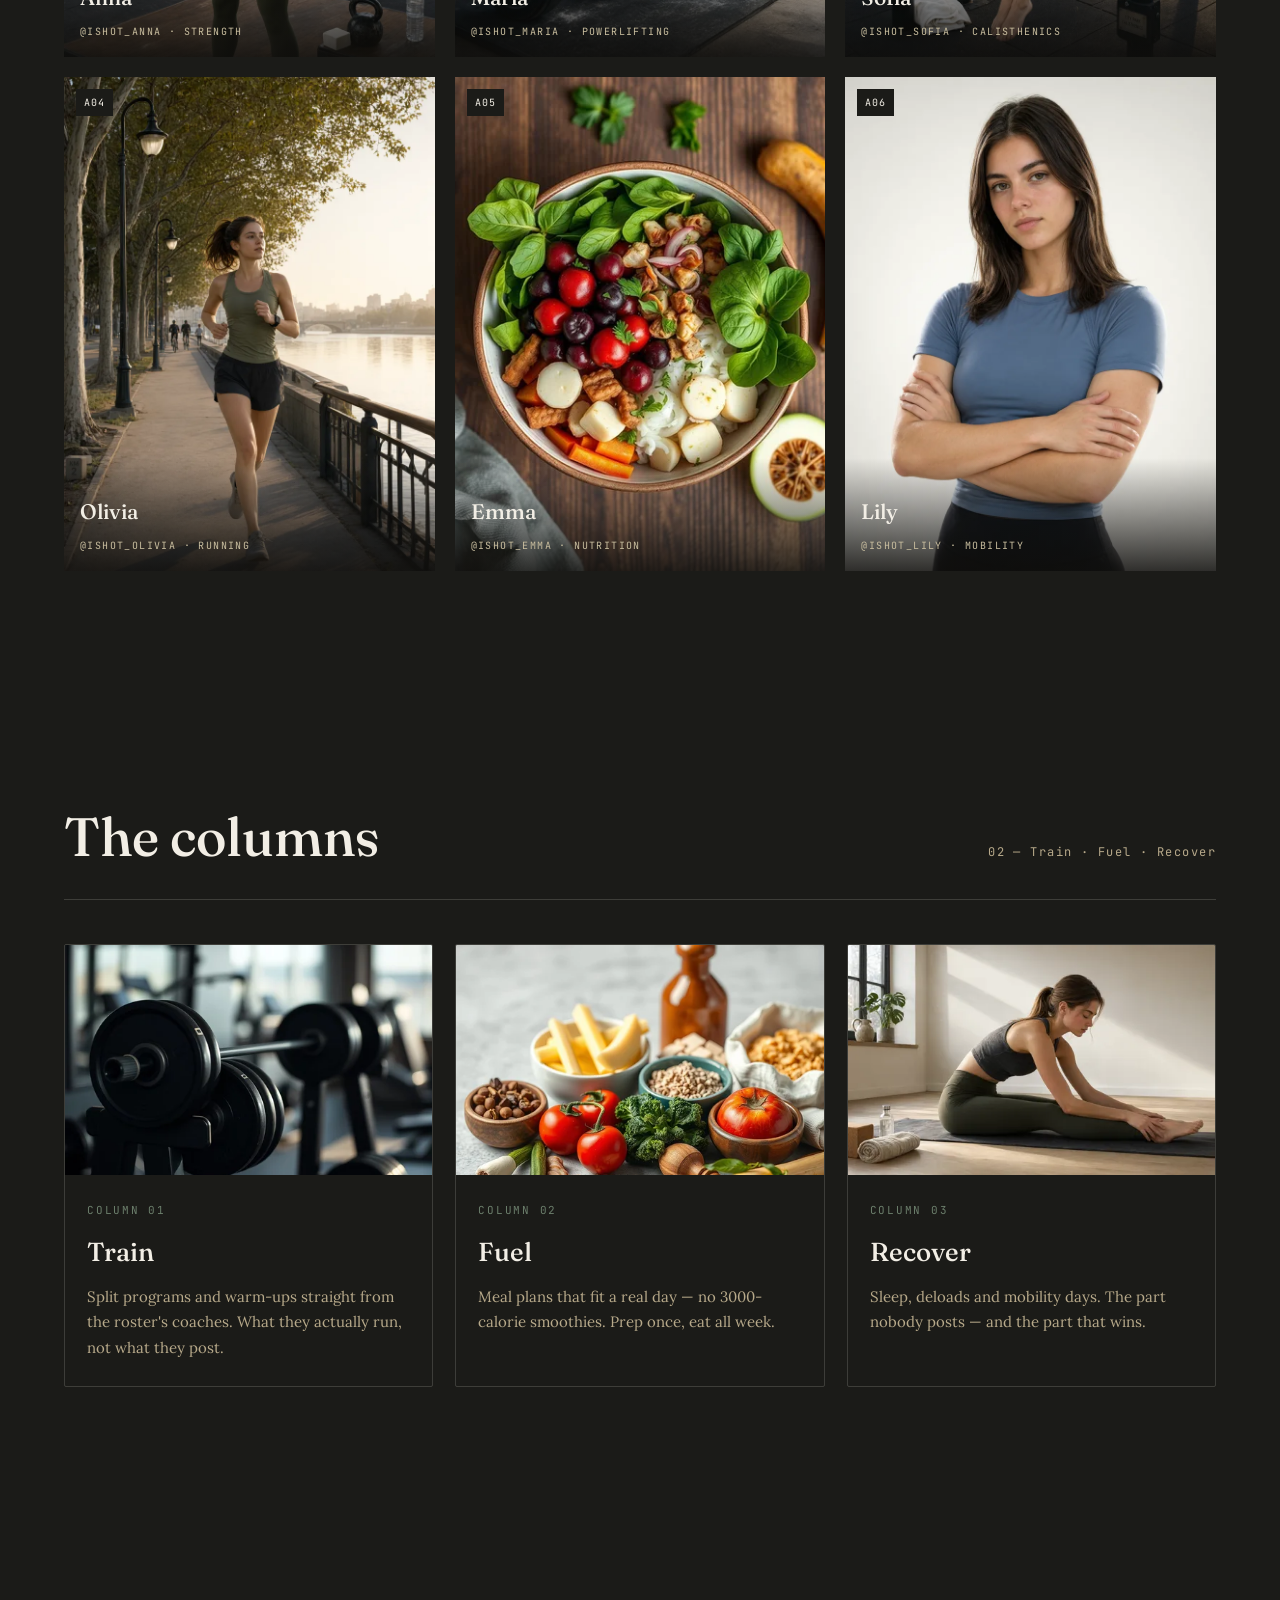
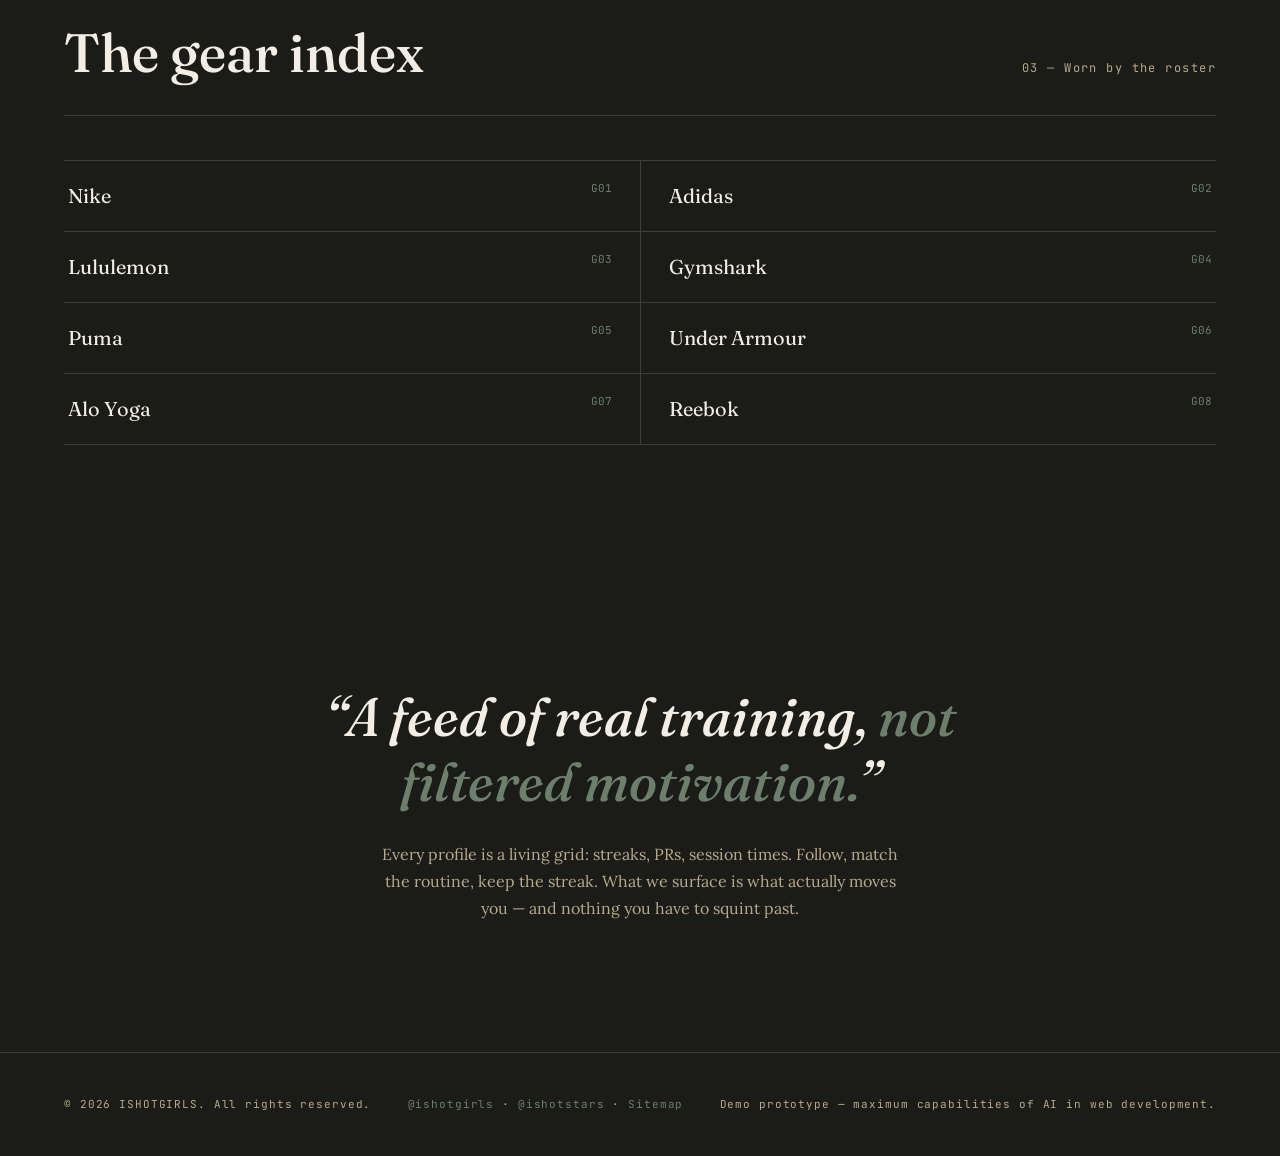
==== commit d425bebf: "fix: replace A03 Sofia with user-generated calisthenics photo (native 3:4, 768x1024)" ====
--- a/index.html
+++ b/index.html
@@ -185,7 +185,7 @@
   <div class="grid3">
     <figure class="card"><span class="no mono">A01</span><img src="img/athlete-anna.webp" alt="Anna — strength training session" width="768" height="1024"><figcaption class="cap"><b>Anna</b><span>@ishot_anna · Strength</span></figcaption></figure>
     <figure class="card"><span class="no mono">A02</span><img src="img/athlete-maria.webp" alt="Maria — deadlift, powerlifting" width="768" height="1024"><figcaption class="cap"><b>Maria</b><span>@ishot_maria · Powerlifting</span></figcaption></figure>
-    <figure class="card"><span class="no mono">A03</span><img src="img/athlete-sofia.webp" alt="Sofia — calisthenics pull up" width="512" height="512"><figcaption class="cap"><b>Sofia</b><span>@ishot_sofia · Calisthenics</span></figcaption></figure>
+    <figure class="card"><span class="no mono">A03</span><img src="img/athlete-sofia.webp" alt="Sofia — calisthenics pull up" width="768" height="1024"><figcaption class="cap"><b>Sofia</b><span>@ishot_sofia · Calisthenics</span></figcaption></figure>
     <figure class="card"><span class="no mono">A04</span><img src="img/athlete-olivia-v2.webp" alt="Olivia — morning run, city" width="768" height="1024"><figcaption class="cap"><b>Olivia</b><span>@ishot_olivia · Running</span></figcaption></figure>
     <figure class="card"><span class="no mono">A05</span><img src="img/athlete-emma.webp" alt="Emma — nutrition, meal prep" width="512" height="512"><figcaption class="cap"><b>Emma</b><span>@ishot_emma · Nutrition</span></figcaption></figure>
     <figure class="card"><span class="no mono">A06</span><img src="img/athlete-lily-v5.webp" alt="Lily — mobility and stretching" width="512" height="512"><figcaption class="cap"><b>Lily</b><span>@ishot_lily · Mobility</span></figcaption></figure>
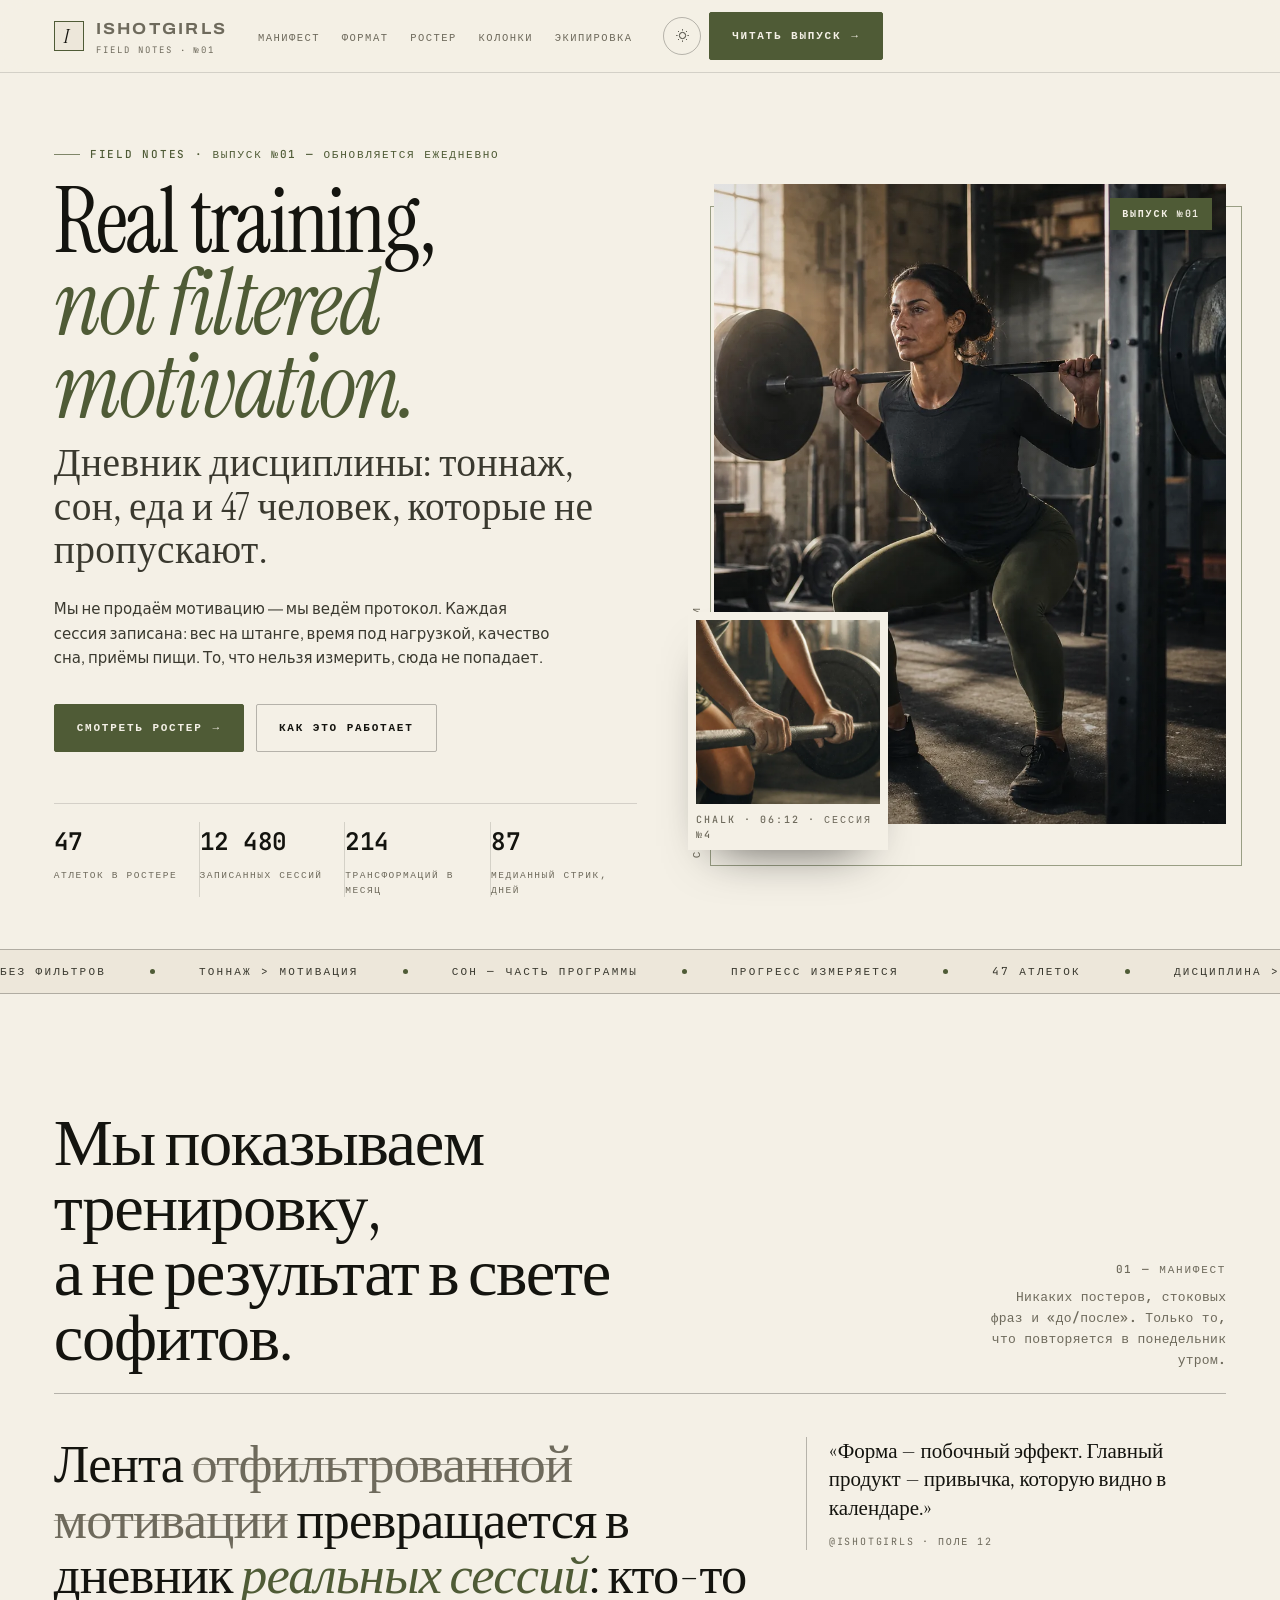
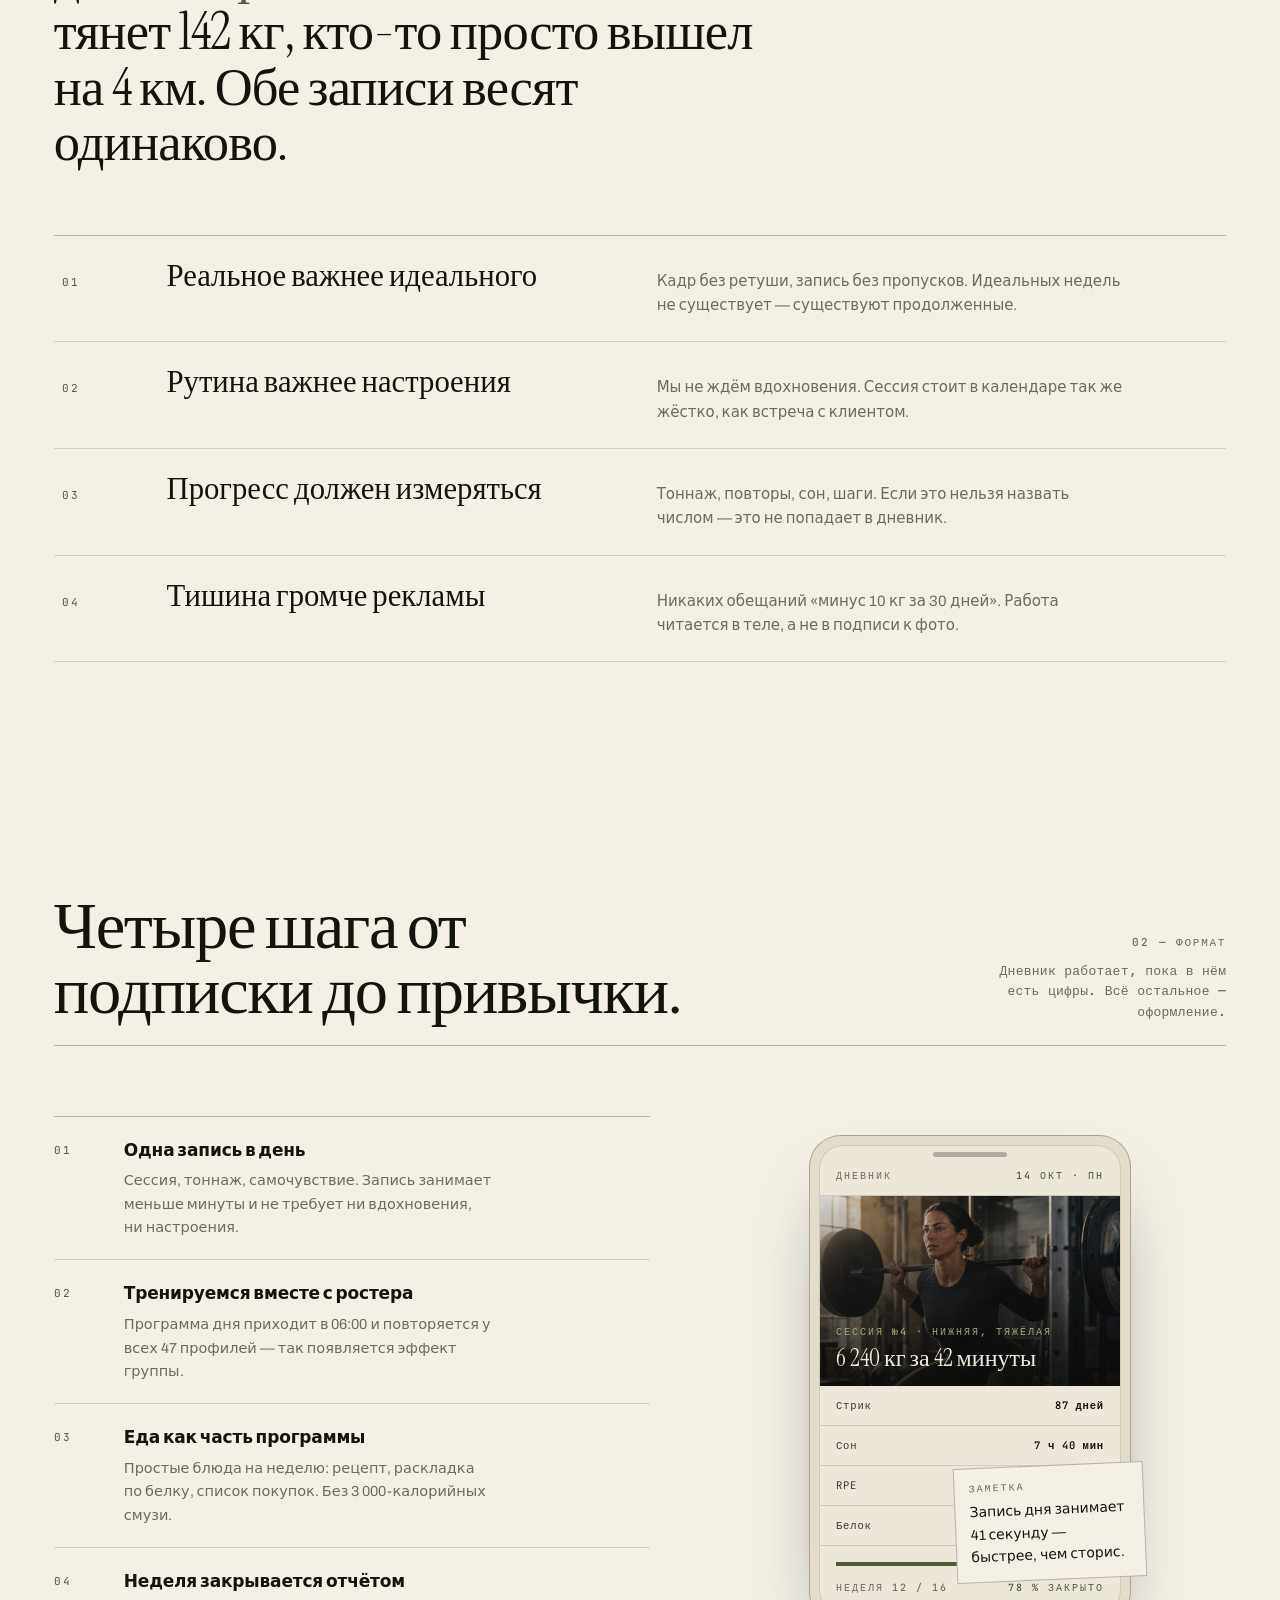
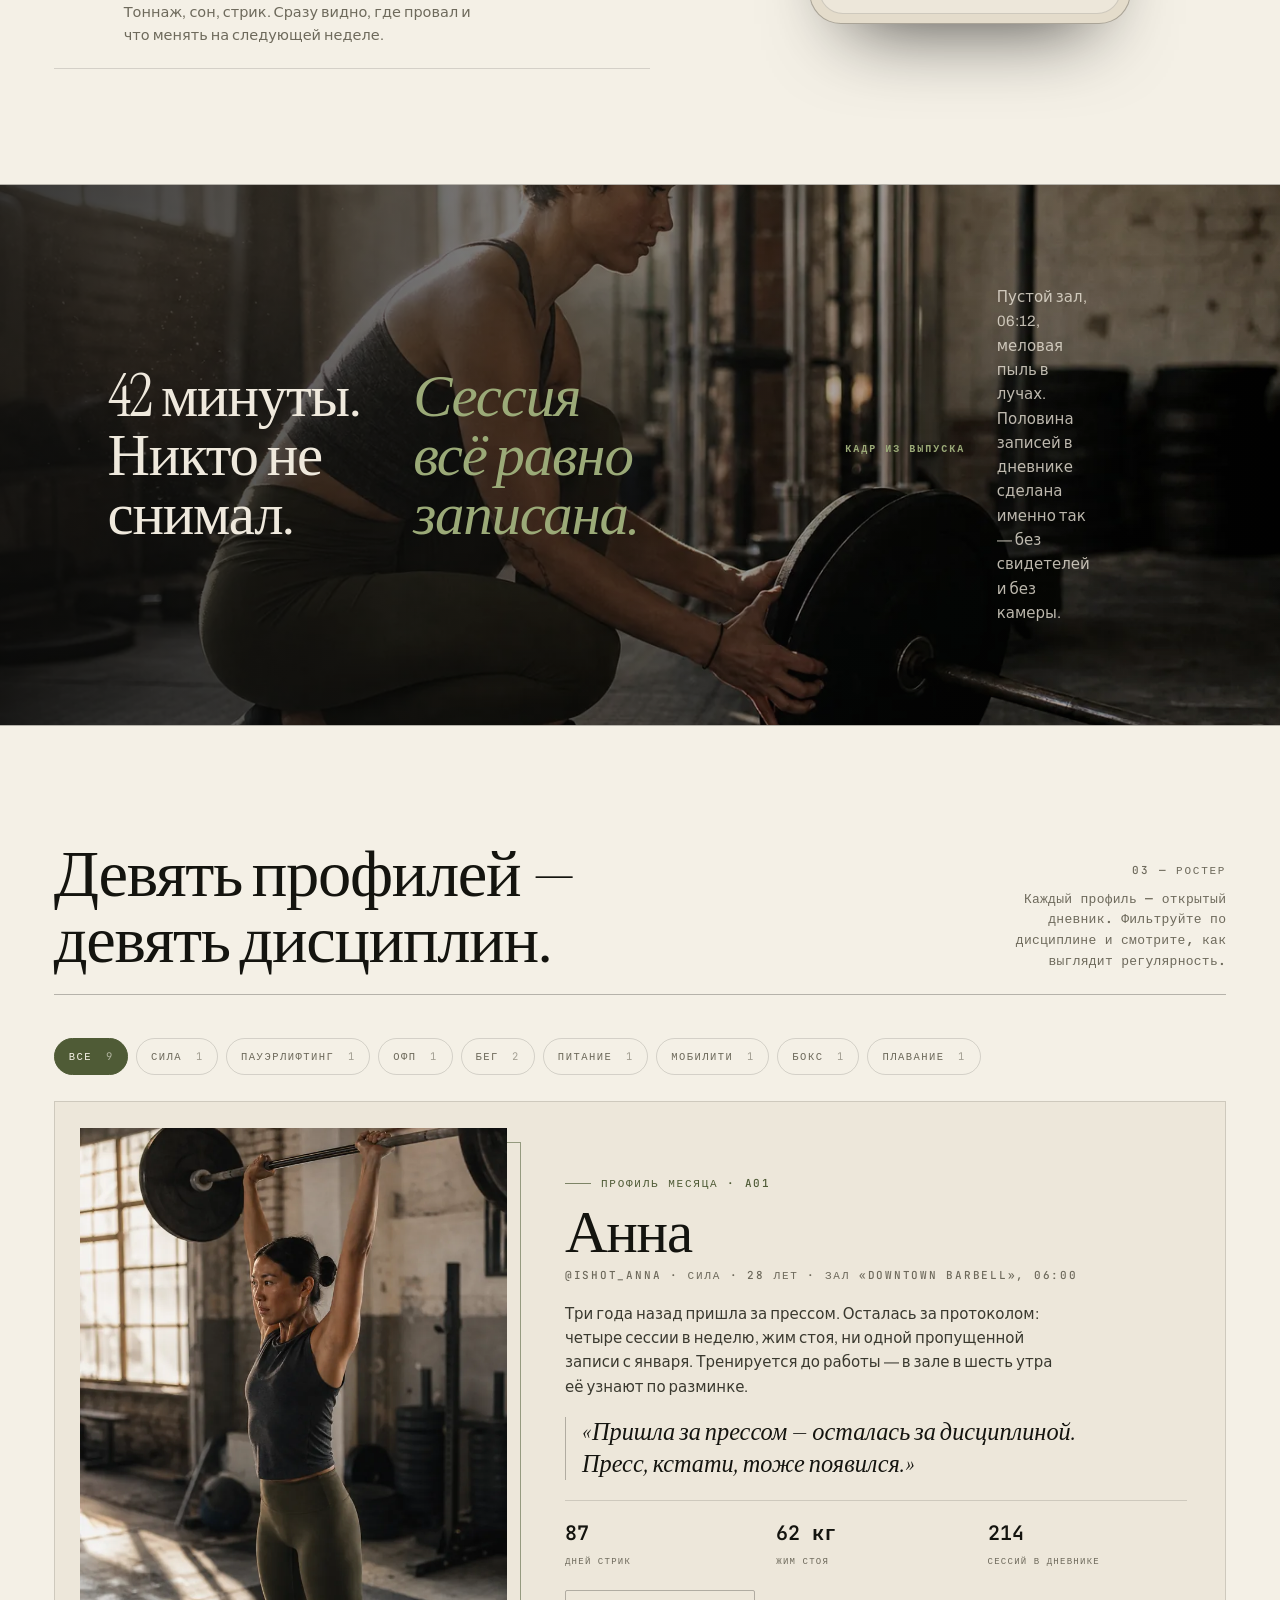
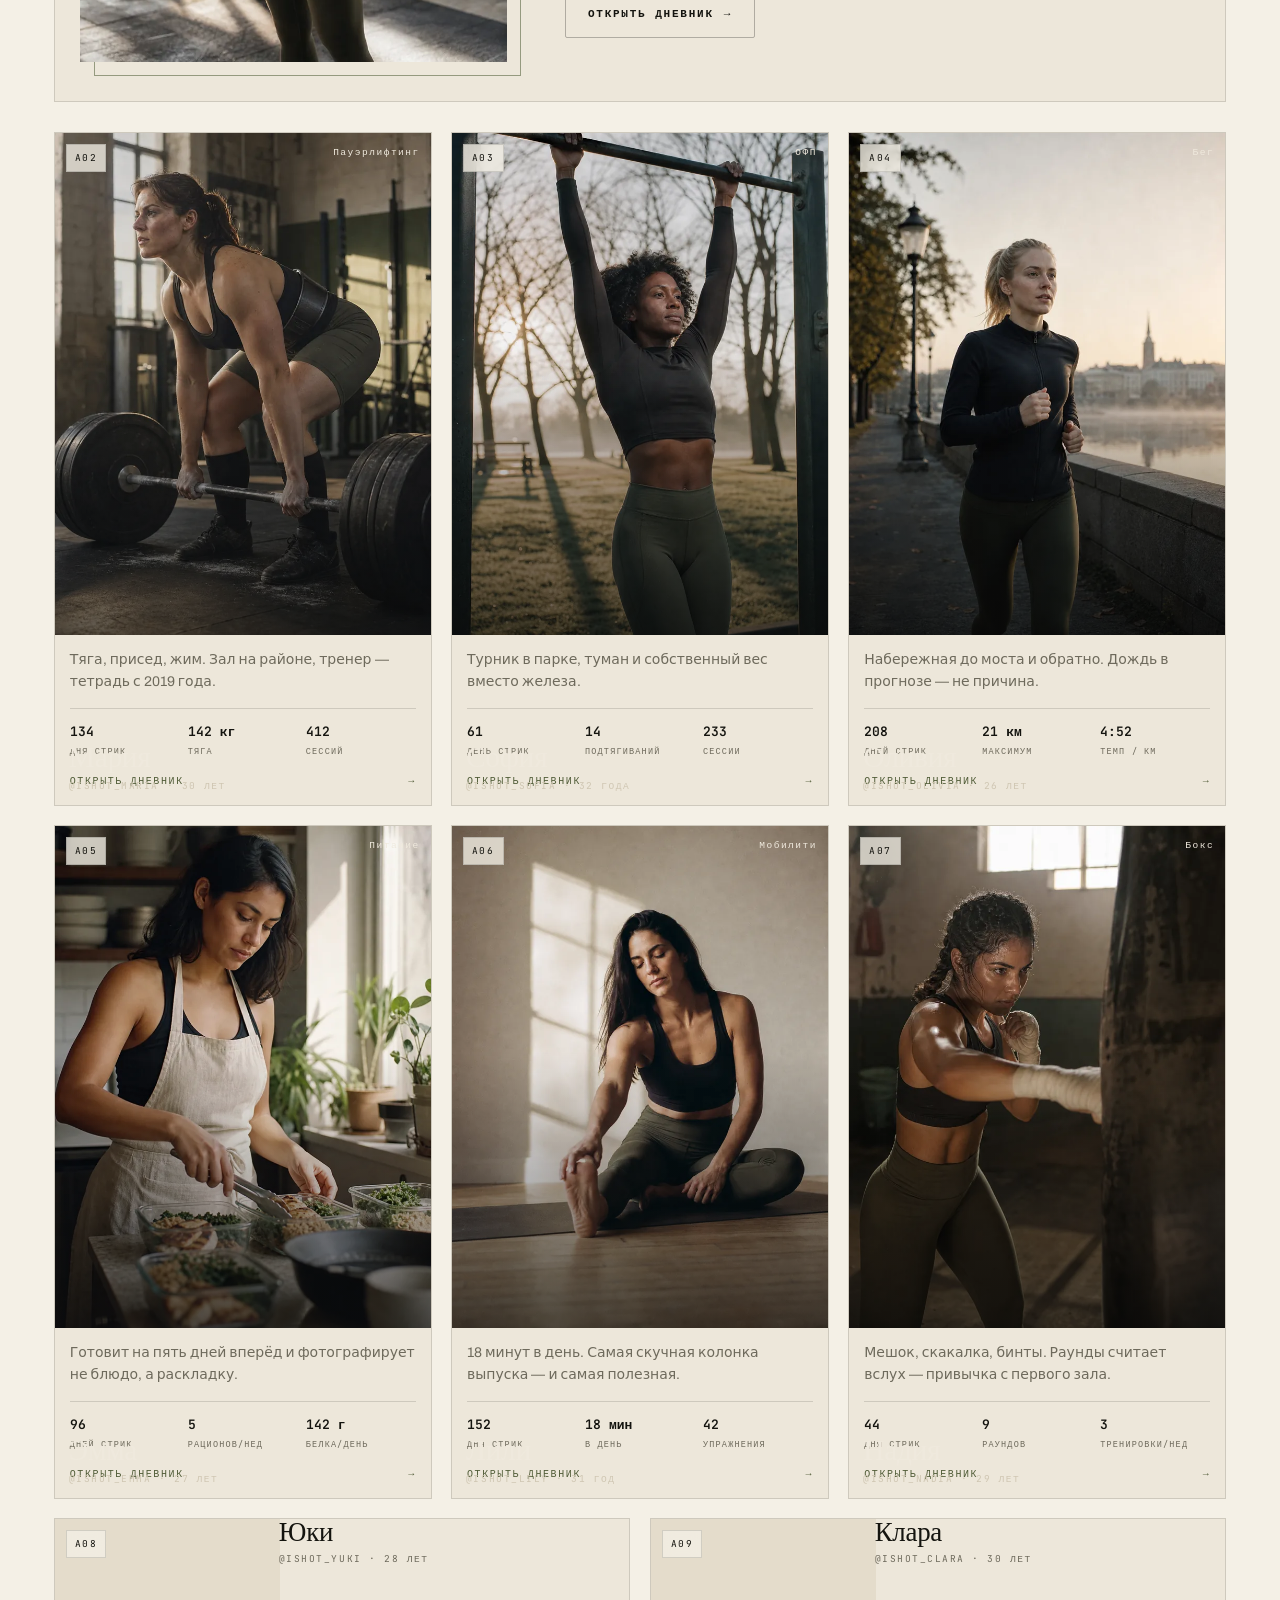
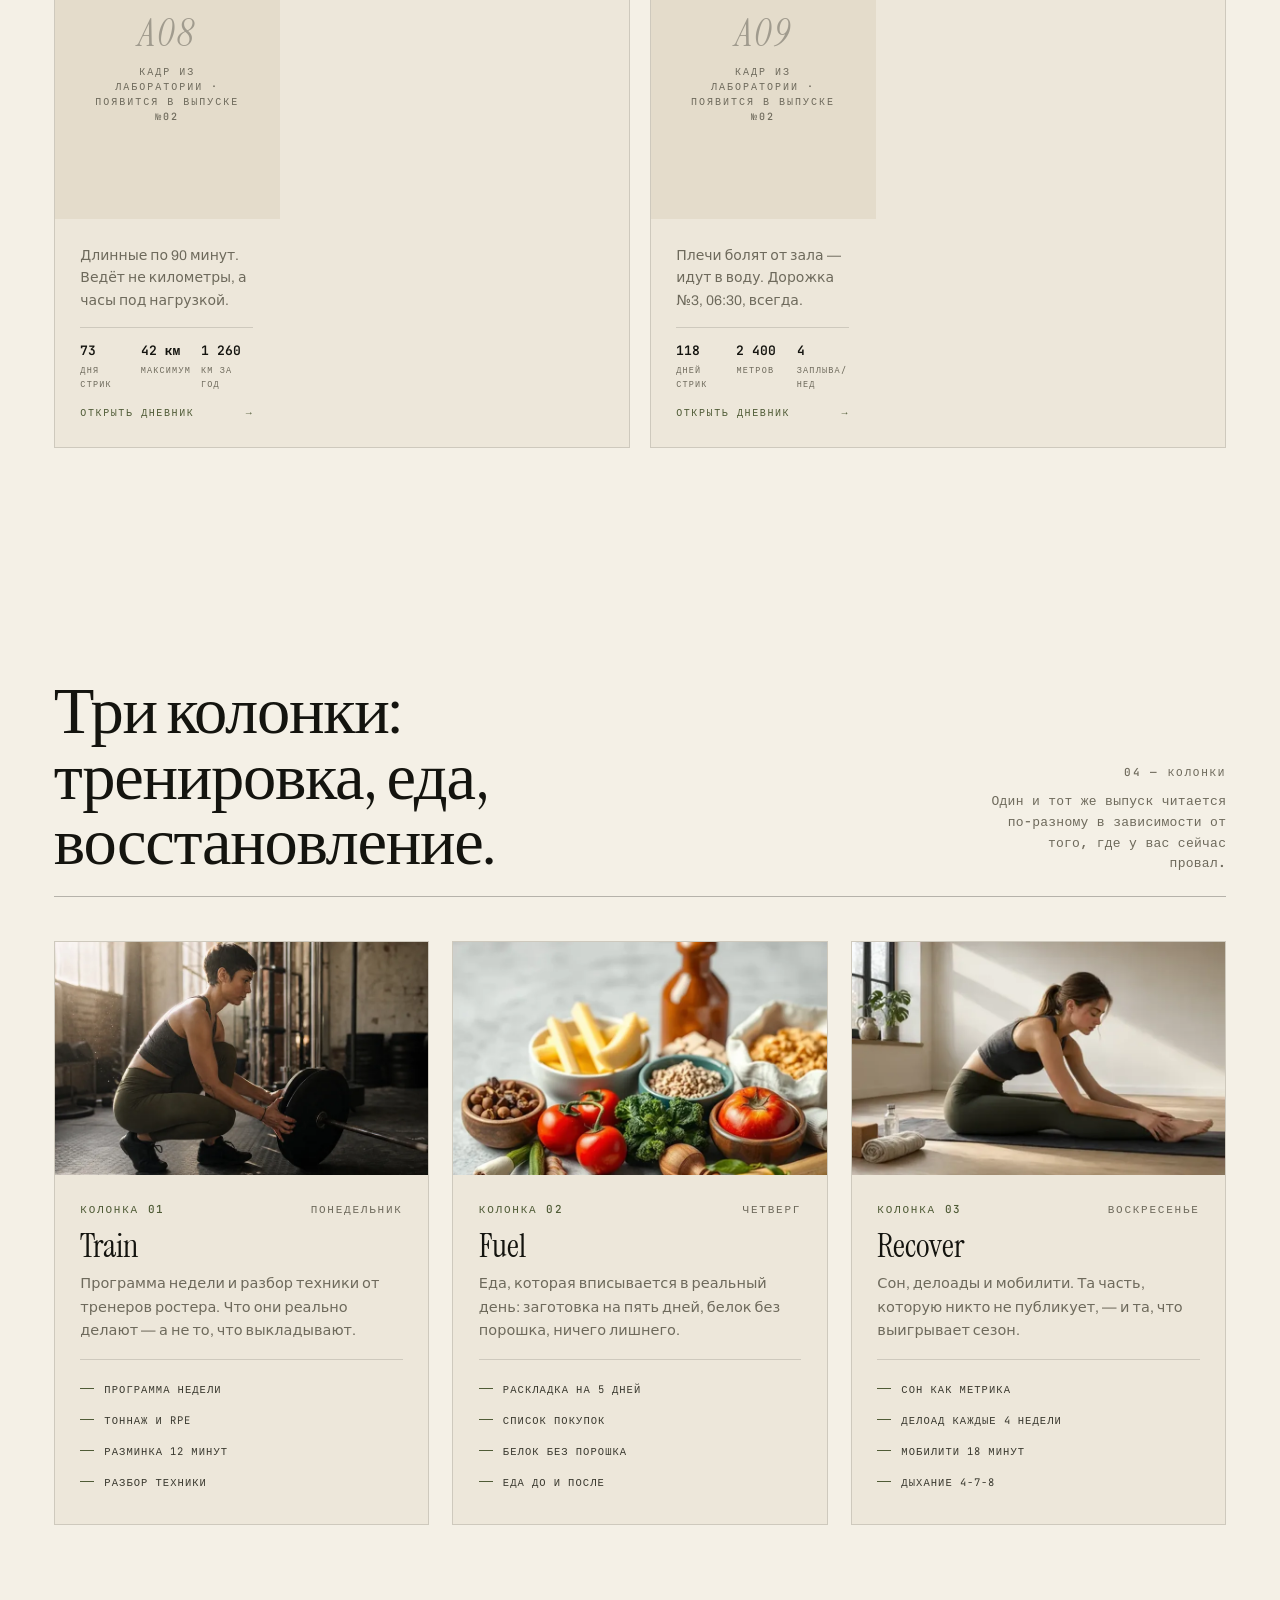
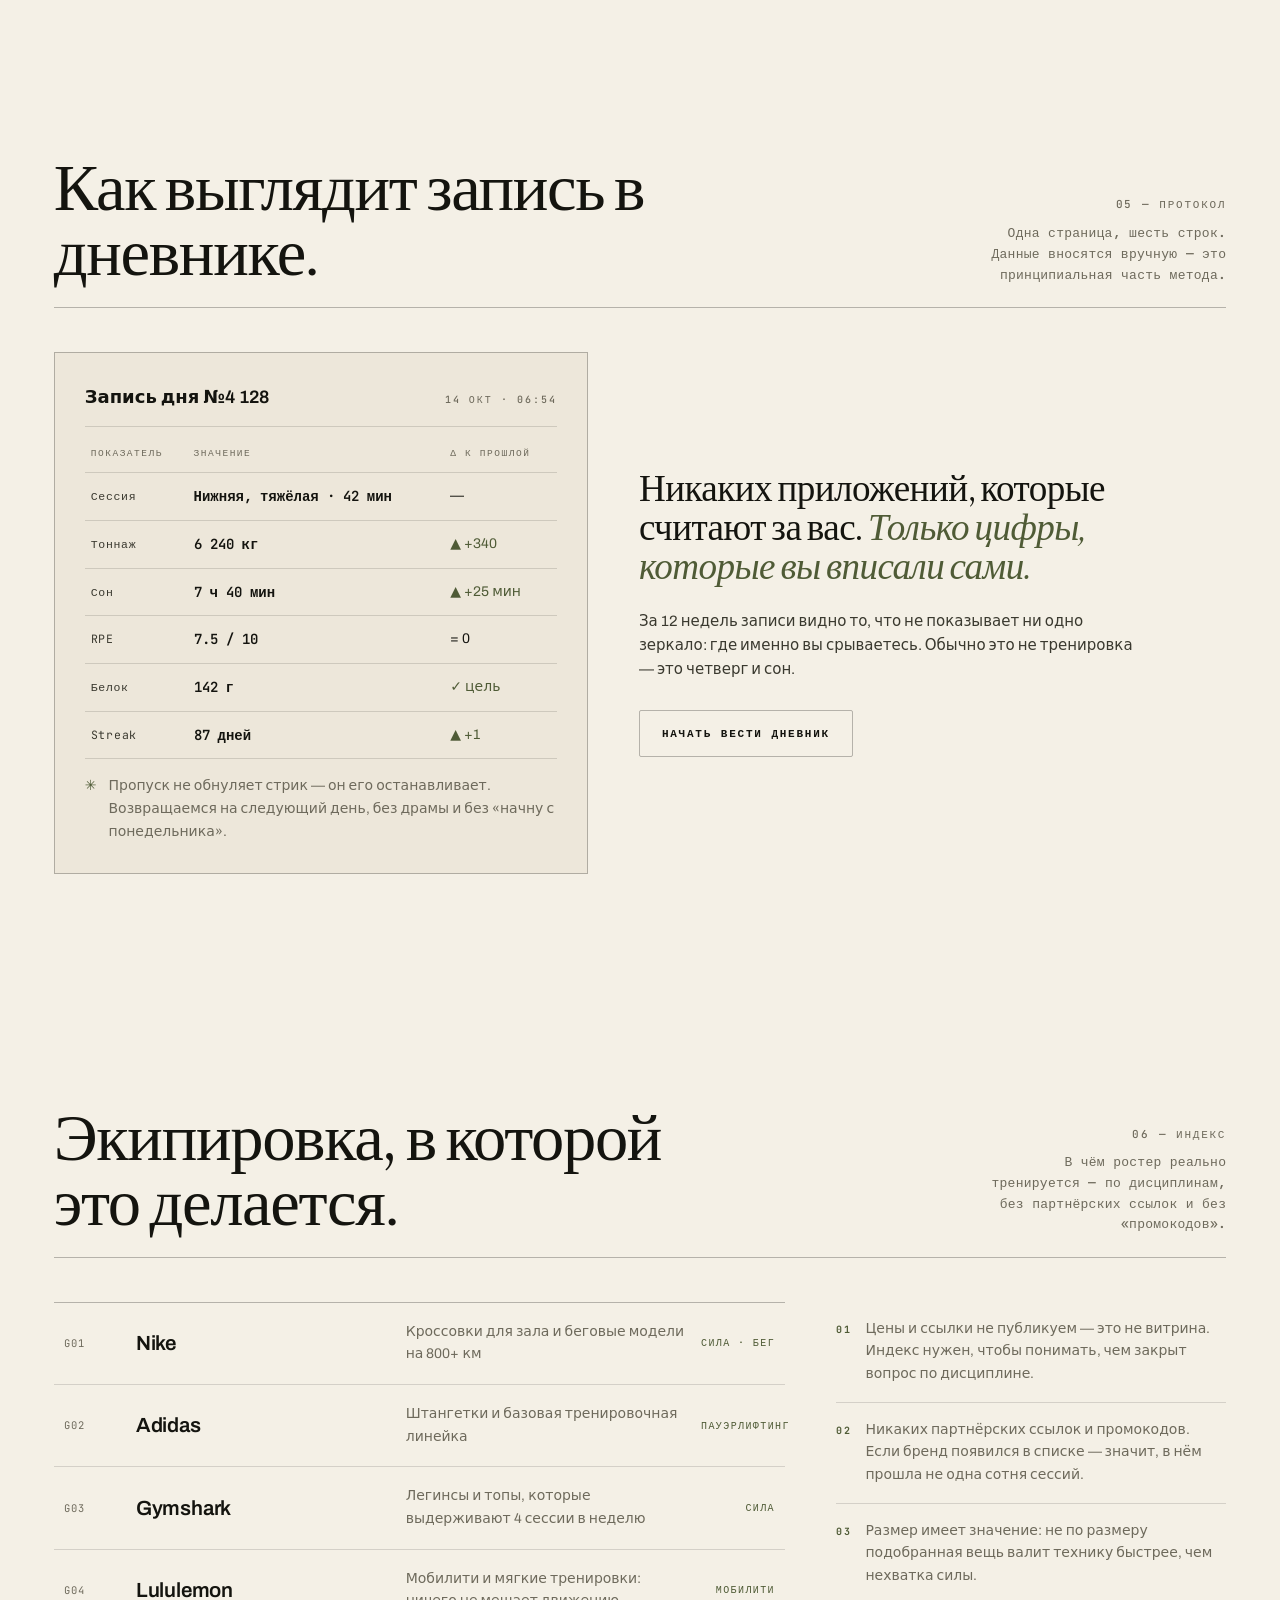
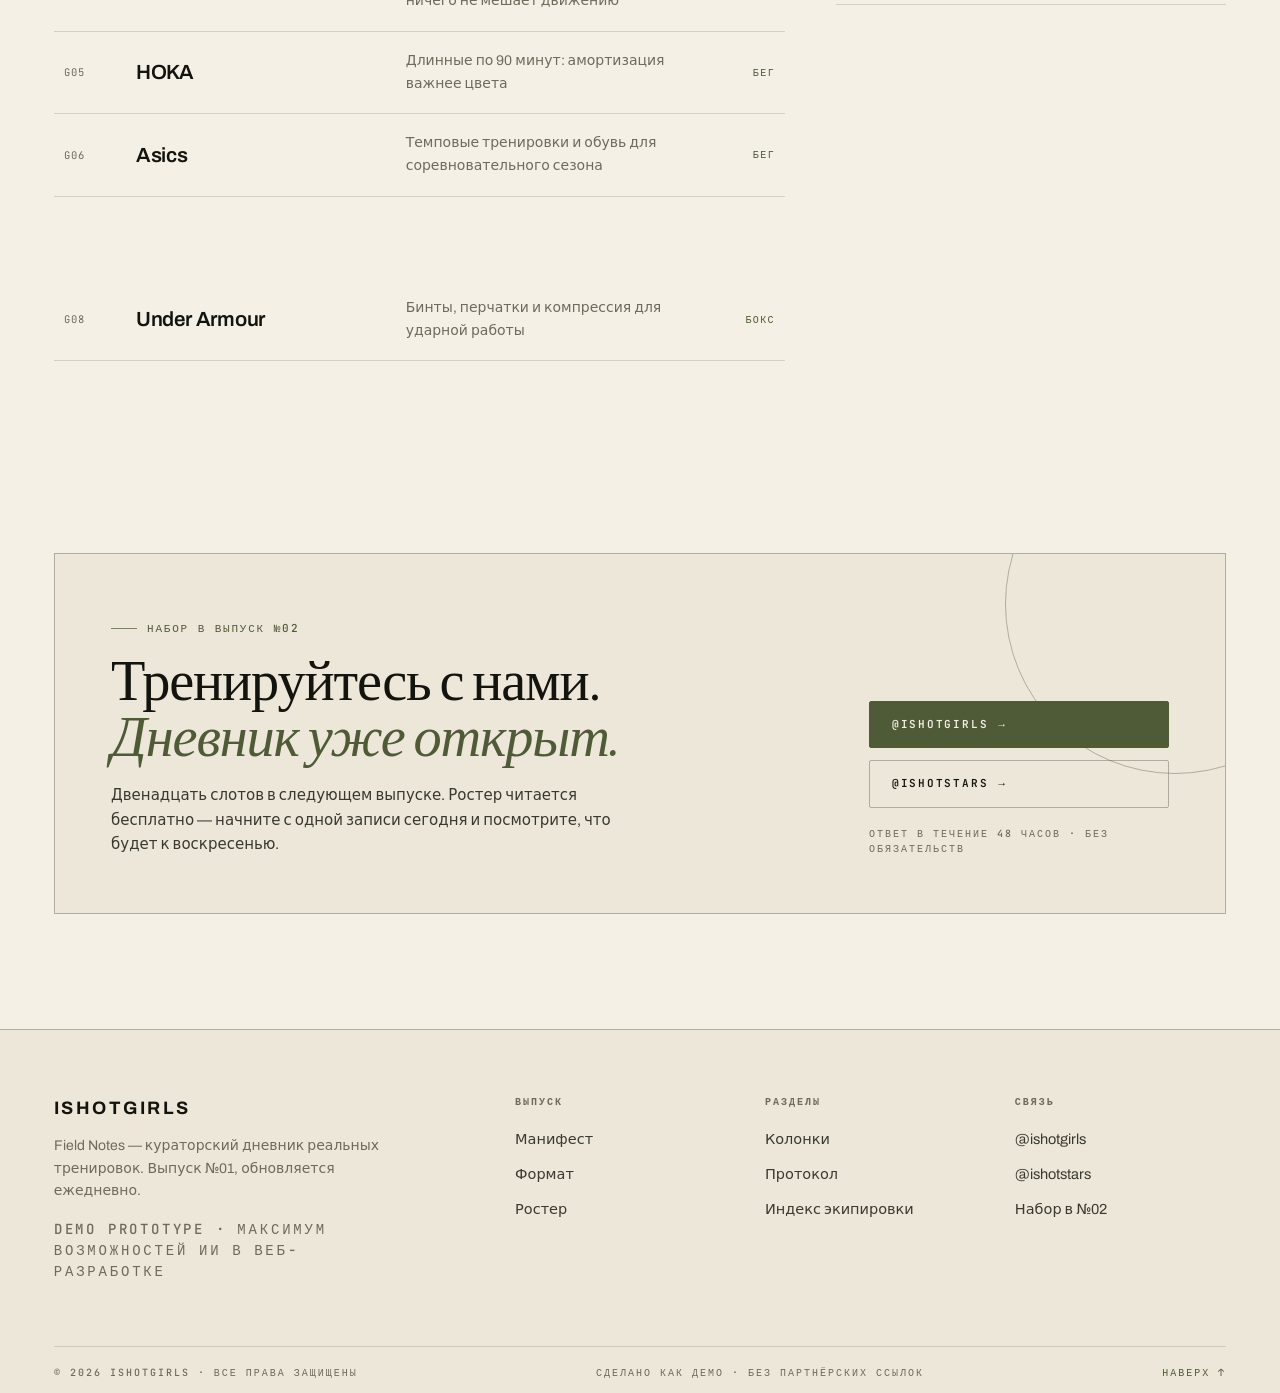
==== commit 2584c94e: "redesign: новый сайт-выпуск «Field Notes» — дизайн-система, фото-сет, пайплайн Полный редизайн: от «" ====
--- a/index.html
+++ b/index.html
@@ -1,263 +1,982 @@
 <!DOCTYPE html>
-<html lang="en" data-theme="dark">
+<html lang="ru" data-theme="dark">
 <head>
 <meta charset="UTF-8">
 <meta name="viewport" content="width=device-width, initial-scale=1.0">
-<title>ISHOT — The Training Journal · Issue №01</title>
-<meta name="description" content="A journal of real training, not filtered motivation. The roster, the columns, the gear. Streaks, PRs, session times.">
-<meta property="og:title" content="ISHOT — The Training Journal">
-<meta property="og:description" content="Real training. Not filtered motivation. Issue №01.">
+<title>ISHOTGIRLS — Field Notes · Выпуск №01 · Дневник реальных тренировок</title>
+<meta name="description" content="Кураторский дневник реальных тренировок: дисциплина, тоннаж, сон, еда. Без отфильтрованной мотивации — только то, что можно измерить и повторить.">
+<meta name="theme-color" content="#0A0A09" media="(prefers-color-scheme: dark)">
+<meta name="theme-color" content="#F4F0E6" media="(prefers-color-scheme: light)">
+<meta property="og:type" content="website">
+<meta property="og:site_name" content="ISHOTGIRLS">
+<meta property="og:title" content="ISHOTGIRLS — Field Notes · Дневник реальных тренировок">
+<meta property="og:description" content="Реальные тренировки, а не отфильтрованная мотивация. Ростер, колонки, дневник. Выпуск №01.">
 <meta property="og:image" content="https://bestdeejay-design.github.io/ishotgirls/img/og-image.png">
-<meta property="og:image:width" content="1200">
-<meta property="og:image:height" content="630">
+<meta property="og:image:width" content="1280">
+<meta property="og:image:height" content="640">
+<meta property="og:image:alt" content="Обложка выпуска №01: реальные тренировки, а не отфильтрованная мотивация">
 <meta property="og:url" content="https://bestdeejay-design.github.io/ishotgirls/">
-<meta property="og:type" content="website">
 <meta name="twitter:card" content="summary_large_image">
+<meta name="twitter:title" content="ISHOTGIRLS — Field Notes">
+<meta name="twitter:description" content="Реальные тренировки, а не отфильтрованная мотивация.">
+<meta name="twitter:image" content="https://bestdeejay-design.github.io/ishotgirls/img/og-image.png">
+<link rel="canonical" href="https://bestdeejay-design.github.io/ishotgirls/">
 <meta name="robots" content="index,follow">
-<link rel="canonical" href="https://bestdeejay-design.github.io/ishotgirls/">
-<link rel="sitemap" href="/ishotgirls/sitemap.xml">
-<link rel="icon" href="data:image/svg+xml,<svg xmlns=%22http://www.w3.org/2000/svg%22 viewBox=%220 0 64 64%22><rect width=%2264%22 height=%2264%22 fill=%22%231B1B18%22/><text x=%2232%22 y=%2246%22 font-size=%2240%22 font-family=%22Georgia%22 fill=%22%232E4A33%22 text-anchor=%22middle%22>№</text></svg>">
-<link rel="preconnect" href="https://fonts.googleapis.com">
-<link rel="preconnect" href="https://fonts.gstatic.com" crossorigin>
-<link href="https://fonts.googleapis.com/css2?family=Fraunces:opsz,wght@9..144,400;9..144,500;9..144,600&family=Lora:ital,wght@0,400;0,500;1,400&family=JetBrains+Mono:wght@400;600&display=swap" rel="stylesheet">
-<script type="application/ld+json">{"@context":"https://schema.org","@type":"Periodical","name":"ISHOT — The Training Journal","url":"https://bestdeejay-design.github.io/ishotgirls/","description":"Real training. Not filtered motivation."}</script>
+<link rel="icon" href="data:image/svg+xml,<svg xmlns=%22http://www.w3.org/2000/svg%22 viewBox=%220 0 64 64%22><rect width=%2264%22 height=%2264%22 fill=%22%230A0A09%22/><rect x=%224%22 y=%224%22 width=%2256%22 height=%2256%22 fill=%22none%22 stroke=%22%237C8B5E%22 stroke-width=%222%22/><text x=%2232%22 y=%2245%22 font-size=%2234%22 font-family=%22Georgia,serif%22 font-style=%22italic%22 fill=%22%23EFE9DD%22 text-anchor=%22middle%22>i</text></svg>">
+<link rel="preload" href="assets/fonts/instrument-serif-latin.woff2" as="font" type="font/woff2" crossorigin>
+<link rel="preload" href="assets/fonts/archivo-latin.woff2" as="font" type="font/woff2" crossorigin>
+<link rel="preload" href="img/hero-main.webp" as="image" type="image/webp">
+<script type="application/ld+json">
+{"@context":"https://schema.org","@type":"Periodical","name":"ISHOTGIRLS — Field Notes","alternateName":"Дневник реальных тренировок","url":"https://bestdeejay-design.github.io/ishotgirls/","description":"Кураторский дневник реальных тренировок. Выпуск №01.","inLanguage":"ru","issn":"0000-0001","publisher":{"@type":"Organization","name":"ISHOTGIRLS"},"hasPart":[{"@type":"CreativeWorkSeries","name":"Ростер"},{"@type":"CreativeWorkSeries","name":"Колонки: Train · Fuel · Recover"}]}
+</script>
 <style>
+/* ============================================================
+   ISHOTGIRLS — design system v2 ("Field Notes")
+   ink / bone / olive + tan.  Instrument Serif · Archivo · JetBrains Mono
+   ============================================================ */
+@font-face{font-family:"Archivo";src:url(assets/fonts/archivo-latin.woff2) format("woff2-variations");font-weight:100 900;font-style:normal;font-display:swap}
+@font-face{font-family:"Archivo X";src:url(assets/fonts/archivo-latin-expanded.woff2) format("woff2-variations");font-weight:100 900;font-stretch:100% 125%;font-style:normal;font-display:swap}
+@font-face{font-family:"Instrument Serif";src:url(assets/fonts/instrument-serif-latin.woff2) format("woff2");font-weight:400;font-style:normal;font-display:swap}
+@font-face{font-family:"Instrument Serif";src:url(assets/fonts/instrument-serif-latin-italic.woff2) format("woff2");font-weight:400;font-style:italic;font-display:swap}
+@font-face{font-family:"JetBrains Mono";src:url(assets/fonts/jetbrains-mono-latin.woff2) format("woff2-variations");font-weight:100 800;font-style:normal;font-display:swap}
+
 :root{
-  --paper:#F2EEE5; --ink:#1B1B18; --ink-2:#26261F;
-  --green:#2E4A33; --green-dim:#6C7F6C; --tan:#B7A98A;
-  --strike:#8C2F2F; --muted-lt:#6E6248; --cap-fg:#F2EEE5; --cap-dim:#C9BE9F;
-  --font-d:"Fraunces",Georgia,serif;
-  --font-b:"Lora",Georgia,serif;
-  --font-m:"JetBrains Mono",ui-monospace,monospace;
-  --bg:var(--ink); --fg:var(--paper); --muted:var(--tan); --accent:var(--green-dim);
-  --line:color-mix(in srgb,var(--fg) 16%,transparent);
+  /* palette -------------------------------------------------- */
+  --ink:#0A0A09; --ink-2:#101010; --ink-3:#161614; --ink-4:#1E1E1A;
+  --bone:#EFE9DD; --bone-2:#CFC6B2; --bone-3:#A69E8E;
+  --olive:#7C8B5E; --olive-2:#9BAA78; --olive-deep:#3C4630;
+  --tan:#C3B394; --clay:#8A6A4F;
+  /* semantic (dark = default) -------------------------------- */
+  --bg:var(--ink); --bg-2:var(--ink-2); --bg-3:var(--ink-3);
+  --fg:var(--bone); --fg-2:var(--bone-2); --muted:var(--bone-3);
+  --accent:var(--olive-2); --accent-soft:var(--olive); --on-accent:#0A0A09;
+  --line:color-mix(in srgb,var(--fg) 13%,transparent);
+  --line-2:color-mix(in srgb,var(--fg) 26%,transparent);
+  --scrim:rgba(10,10,9,.55);
+  /* type ----------------------------------------------------- */
+  --sans:"Archivo",system-ui,-apple-system,"Segoe UI",sans-serif;
+  --sans-x:"Archivo X","Archivo",system-ui,sans-serif;
+  --serif:"Instrument Serif",Georgia,"Times New Roman",serif;
+  --mono:"JetBrains Mono",ui-monospace,SFMono-Regular,Menlo,monospace;
+  /* rhythm --------------------------------------------------- */
+  --pad:clamp(18px,4.2vw,64px);
+  --gap:clamp(16px,2vw,28px);
+  --sec:clamp(64px,9vw,140px);
+  --r:2px;
 }
-[data-theme="light"]{ --bg:var(--paper); --fg:var(--ink); --muted:var(--muted-lt); --accent:var(--green); --line:color-mix(in srgb,var(--fg) 18%,transparent); }
+html[data-theme="light"]{
+  --bg:#F4F0E6; --bg-2:#EDE7DA; --bg-3:#E4DCCB;
+  --fg:#14140F; --fg-2:#3A392F; --muted:#6E6A5C;
+  --accent:#4F5B36; --accent-soft:#6F7F52; --on-accent:#F4F0E6;
+  --line:color-mix(in srgb,#14140F 14%,transparent);
+  --line-2:color-mix(in srgb,#14140F 28%,transparent);
+  --scrim:rgba(244,240,230,.5);
+}
 *,*::before,*::after{box-sizing:border-box;margin:0;padding:0}
-html{scroll-behavior:smooth;scroll-padding-top:72px}
-body{font-family:var(--font-b);background:var(--bg);color:var(--fg);line-height:1.7;transition:background .3s,color .3s}
+html{-webkit-text-size-adjust:100%}
+body{
+  font-family:var(--sans);background:var(--bg);color:var(--fg);
+  font-size:16px;line-height:1.62;font-weight:400;letter-spacing:0;
+  -webkit-font-smoothing:antialiased;overflow-x:hidden;
+  transition:background .35s ease,color .35s ease;
+}
 img{display:block;max-width:100%;height:auto}
 a{color:inherit;text-decoration:none}
-button{font-family:inherit;cursor:pointer;border:0;background:none;color:inherit}
-:focus-visible{outline:2px solid var(--accent);outline-offset:3px}
-.mono{font-family:var(--font-m);font-size:11px;letter-spacing:.16em;text-transform:uppercase;color:var(--accent)}
-
-/* masthead nav */
-.masthead{position:fixed;top:0;left:0;right:0;z-index:40;display:flex;align-items:center;justify-content:space-between;padding:16px 5vw;border-bottom:1px solid var(--line);background:color-mix(in srgb,var(--bg) 88%,transparent);backdrop-filter:blur(12px)}
-.mast{font-family:var(--font-d);font-size:22px;letter-spacing:.18em;font-weight:600}
-.mast i{font-style:italic;color:var(--accent)}
-.issue-tag{font-family:var(--font-m);font-size:10px;letter-spacing:.16em;text-transform:uppercase;color:var(--muted)}
-.menu{display:flex;gap:24px;list-style:none}
-.menu a{font-family:var(--font-m);font-size:11px;letter-spacing:.12em;text-transform:uppercase;color:var(--muted);transition:color .2s}
-.menu a:hover{color:var(--fg)}
-.actions{display:flex;gap:10px}
-.theme-btn{width:38px;height:38px;border:1px solid var(--line);border-radius:50%;font-size:15px}
-.burger{display:none;width:38px;height:38px;border:1px solid var(--line);border-radius:50%;font-size:15px}
-.mobile-panel{position:fixed;inset:0;z-index:50;background:var(--bg);display:none;flex-direction:column;gap:6px;padding:26px}
-.mobile-panel.open{display:flex}
-.mobile-panel a{font-family:var(--font-d);font-size:34px;padding:10px 4px;border-bottom:1px solid var(--line)}
-
-/* cover */
-.cover{min-height:100vh;display:grid;grid-template-columns:1.05fr .95fr;align-items:center;gap:5vw;padding:140px 5vw 70px;max-width:1400px;margin:0 auto}
-.cover .kicker{margin-bottom:20px}
-.cover h1{font-family:var(--font-d);font-weight:500;font-size:clamp(46px,7vw,104px);line-height:.98;letter-spacing:.002em}
-.cover h1 em{font-style:italic;color:var(--accent)}
-.cover .sub{margin-top:22px;max-width:40ch;color:var(--muted);font-size:17px}
-.stats{display:flex;flex-wrap:wrap;gap:30px;margin-top:32px}
-.stat b{font-family:var(--font-m);font-size:26px;font-weight:600;color:var(--fg)}
-.stat span{display:block;font-family:var(--font-m);font-size:10px;letter-spacing:.14em;text-transform:uppercase;color:var(--muted)}
-.cta-row{display:flex;gap:14px;margin-top:38px;flex-wrap:wrap}
-.btn{padding:14px 26px;border-radius:2px;font-family:var(--font-m);font-size:12px;letter-spacing:.12em;text-transform:uppercase;transition:transform .15s}
-.btn:hover{transform:translateY(-2px)}
-.btn-solid{background:var(--accent);color:var(--bg)}
-.btn-ghost{border:1px solid var(--line)}
-.cover-fig{position:relative}
-.cover-fig img{aspect-ratio:4/5;object-fit:cover;border-radius:2px}
-.cover-fig .issue-badge{position:absolute;left:-16px;top:-16px;background:var(--green);color:var(--paper);padding:10px 14px;font-family:var(--font-m);font-size:11px;letter-spacing:.12em}
-.cover-fig .rule{position:absolute;bottom:-12px;right:-12px;width:55%;height:55%;border:1.5px solid var(--green);pointer-events:none}
-
-/* sections */
-.section{padding:110px 5vw;max-width:1400px;margin:0 auto}
-.sec-head{display:flex;align-items:baseline;justify-content:space-between;gap:20px;margin-bottom:44px;padding-bottom:16px;border-bottom:1px solid var(--line)}
-.sec-head h2{font-family:var(--font-d);font-weight:500;font-size:clamp(32px,4.4vw,54px)}
-.sec-head .idx{font-family:var(--font-m);font-size:12px;color:var(--muted);letter-spacing:.12em}
-
-.grid3{display:grid;grid-template-columns:repeat(3,1fr);gap:20px}
-.grid4{display:grid;grid-template-columns:repeat(4,1fr);gap:18px}
-.card{position:relative;overflow:hidden}
-.card img{aspect-ratio:3/4;object-fit:cover;width:100%;transition:transform .4s}
-.card:hover img{transform:scale(1.03)}
-.card .cap{position:absolute;inset:auto 0 0 0;padding:36px 16px 14px;background:linear-gradient(to top,rgba(15,14,12,.85),transparent);color:var(--cap-fg)}
-.card .cap b{font-family:var(--font-d);font-size:21px;font-weight:500;display:block}
-.card .cap span{font-family:var(--font-m);font-size:10px;letter-spacing:.14em;text-transform:uppercase;color:var(--cap-dim)}
-.card .no{position:absolute;top:12px;left:12px;background:var(--bg);color:var(--fg);font-family:var(--font-m);font-size:10px;letter-spacing:.1em;padding:5px 8px}
-
-/* columns */
-.cols{display:grid;grid-template-columns:repeat(3,1fr);gap:22px}
-.col{border:1px solid var(--line);border-radius:2px;overflow:hidden}
-.col img{aspect-ratio:16/10;object-fit:cover}
-.col .body{padding:20px 22px 26px}
-.col-t{font-family:var(--font-d);font-size:26px;font-weight:500;margin:8px 0 10px}
-.col .body p{color:var(--muted);font-size:15px}
-
-/* gear index */
-.gear{display:grid;grid-template-columns:1fr 1fr;gap:0;border-top:1px solid var(--line)}
-.gear .g{display:flex;justify-content:space-between;gap:14px;padding:18px 4px;border-bottom:1px solid var(--line);font-family:var(--font-d);font-size:20px}
-.gear .g:nth-child(odd){padding-right:28px}
-.gear .g:nth-child(even){padding-left:28px;border-left:1px solid var(--line)}
-.gear .g i{font-style:normal;font-family:var(--font-m);font-size:11px;color:var(--accent)}
-
-/* manifesto */
-.manifesto{max-width:900px;margin:0 auto;text-align:center;padding:130px 5vw}
-.manifesto blockquote{font-family:var(--font-d);font-style:italic;font-weight:500;font-size:clamp(28px,4.4vw,54px);line-height:1.2}
-.manifesto blockquote em{color:var(--accent)}
-.manifesto p{margin-top:26px;color:var(--muted);max-width:52ch;margin-left:auto;margin-right:auto}
-
-.to-top{position:fixed;right:22px;bottom:22px;z-index:60;width:46px;height:46px;border-radius:50%;border:1px solid var(--line);background:color-mix(in srgb,var(--bg) 84%,transparent);backdrop-filter:blur(8px);color:var(--fg);font-size:18px;line-height:1;opacity:0;visibility:hidden;transform:translateY(8px);transition:opacity .25s,transform .25s,visibility .25s}
+button{font:inherit;color:inherit;background:none;border:0;cursor:pointer}
+:focus-visible{outline:2px solid var(--accent);outline-offset:3px;border-radius:1px}
+::selection{background:var(--accent);color:var(--on-accent)}
+.wrap{max-width:1440px;margin:0 auto;padding-inline:var(--pad)}
+.skip{position:absolute;left:-9999px}
+.skip:focus{left:var(--pad);top:10px;z-index:99;background:var(--fg);color:var(--bg);padding:10px 16px;font-family:var(--mono);font-size:12px}
+
+/* ---------- primitives ---------- */
+.mono{font-family:var(--mono);font-size:11px;font-weight:500;letter-spacing:.16em;text-transform:uppercase;line-height:1.5}
+.mono--sm{font-size:10px;letter-spacing:.2em}
+.eyebrow{display:inline-flex;align-items:center;gap:10px;color:var(--accent)}
+.eyebrow::before{content:"";width:26px;height:1px;background:currentColor;opacity:.7}
+.display{font-family:var(--serif);font-weight:400;line-height:.95;letter-spacing:-.015em}
+.display em,.it{font-style:italic}
+.lede{color:var(--fg-2);font-size:clamp(15px,1.15vw,18px);max-width:56ch}
+.rule{height:1px;background:var(--line);border:0}
+.hairline{border-top:1px solid var(--line)}
+
+.btn{
+  --bg-btn:transparent;
+  display:inline-flex;align-items:center;gap:10px;position:relative;
+  padding:14px 22px;font-family:var(--mono);font-size:11px;font-weight:600;letter-spacing:.16em;text-transform:uppercase;
+  border:1px solid var(--line-2);border-radius:var(--r);color:var(--fg);background:var(--bg-btn);
+  transition:background .25s ease,color .25s ease,border-color .25s ease,transform .25s ease;
+  overflow:hidden;
+}
+.btn:hover{transform:translateY(-2px);border-color:var(--accent)}
+.btn--solid{background:var(--accent);color:var(--on-accent);border-color:var(--accent)}
+.btn--solid:hover{background:var(--fg);color:var(--bg);border-color:var(--fg)}
+.btn .arw{transition:transform .25s ease}
+.btn:hover .arw{transform:translateX(4px)}
+
+.sec{padding-block:var(--sec)}
+.sec--tight{padding-block:clamp(44px,6vw,88px)}
+.sec-head{display:grid;grid-template-columns:minmax(0,1.4fr) minmax(0,1fr);gap:var(--gap);align-items:end;padding-bottom:22px;border-bottom:1px solid var(--line-2);margin-bottom:clamp(28px,3.4vw,52px)}
+.sec-head h2{font-family:var(--serif);font-weight:400;font-size:clamp(34px,5.2vw,74px);line-height:.98;letter-spacing:-.02em}
+.sec-head .aside{justify-self:end;text-align:right;color:var(--muted);max-width:34ch}
+@media(max-width:860px){.sec-head{grid-template-columns:1fr}.sec-head .aside{text-align:left;justify-self:start}}
+
+/* ---------- scroll progress ---------- */
+.progress{position:fixed;inset:0 0 auto 0;height:2px;z-index:80;background:transparent;pointer-events:none}
+.progress i{display:block;height:100%;width:100%;background:var(--accent);transform:scaleX(0);transform-origin:0 50%}
+
+/* ---------- nav ---------- */
+.nav{position:sticky;top:0;z-index:70;background:color-mix(in srgb,var(--bg) 78%,transparent);backdrop-filter:blur(16px) saturate(1.25);border-bottom:1px solid var(--line)}
+.nav-in{max-width:1440px;margin:0 auto;padding:12px var(--pad);display:flex;align-items:center;gap:clamp(14px,2.4vw,36px)}
+.brand{display:flex;align-items:center;gap:12px;flex:0 0 auto}
+.brand .mark{width:30px;height:30px;border:1px solid var(--accent);display:grid;place-items:center;font-family:var(--serif);font-style:italic;font-size:19px;color:var(--fg);background:var(--bg-2)}
+.brand b{font-family:var(--sans-x);font-weight:700;font-size:16px;letter-spacing:.14em;font-stretch:110%}
+.brand span{display:block;font-family:var(--mono);font-size:9px;letter-spacing:.22em;color:var(--muted);text-transform:uppercase;margin-top:1px}
+.nav-links{display:flex;gap:clamp(12px,1.7vw,26px);margin-left:auto;list-style:none}
+.nav-links a{font-family:var(--mono);font-size:10.5px;letter-spacing:.14em;text-transform:uppercase;color:var(--muted);padding:6px 0;position:relative;transition:color .2s}
+.nav-links a::after{content:"";position:absolute;left:0;right:100%;bottom:0;height:1px;background:var(--accent);transition:right .28s ease}
+.nav-links a:hover{color:var(--fg)}
+.nav-links a:hover::after{right:0}
+.nav-tools{display:flex;align-items:center;gap:8px;flex:0 0 auto}
+.icon-btn{width:38px;height:38px;border:1px solid var(--line-2);border-radius:50%;display:grid;place-items:center;color:var(--fg-2);transition:color .2s,border-color .2s,background .2s}
+.icon-btn:hover{color:var(--fg);border-color:var(--accent)}
+.icon-btn svg{width:15px;height:15px;fill:none;stroke:currentColor;stroke-width:1.5}
+.burger{display:none}
+@media(max-width:1000px){.nav-links{display:none}.burger{display:grid}}
+.drawer{position:fixed;inset:0;z-index:90;background:var(--bg);padding:22px var(--pad) 40px;display:flex;flex-direction:column;gap:6px;
+  clip-path:inset(0 0 100% 0);transition:clip-path .45s cubic-bezier(.5,0,.2,1);pointer-events:none}
+.drawer[data-open="true"]{clip-path:inset(0 0 0 0);pointer-events:auto}
+.drawer .top{display:flex;justify-content:space-between;align-items:center;margin-bottom:24px}
+.drawer a.big{font-family:var(--serif);font-size:clamp(30px,8vw,46px);line-height:1.12;padding:12px 0;border-bottom:1px solid var(--line);display:flex;justify-content:space-between;align-items:baseline;gap:16px}
+.drawer a.big i{font-family:var(--mono);font-size:10px;font-style:normal;color:var(--muted);letter-spacing:.18em}
+.drawer .foot{margin-top:auto;color:var(--muted)}
+
+/* ---------- hero ---------- */
+.hero{padding-block:clamp(34px,5vw,74px) clamp(30px,4vw,58px)}
+.hero-in{display:grid;grid-template-columns:minmax(0,1.04fr) minmax(0,.96fr);gap:clamp(28px,4vw,72px);align-items:center}
+.hero h1{font-family:var(--serif);font-weight:400;font-size:clamp(44px,7vw,110px);line-height:.92;letter-spacing:-.025em;margin:18px 0 0}
+.hero h1 em{font-style:italic;color:var(--accent)}
+.hero h1 .small{display:block;font-size:.44em;letter-spacing:.01em;color:var(--fg-2);margin-top:.34em;line-height:1.1}
+.hero .lede{margin-top:26px}
+.hero-cta{display:flex;flex-wrap:wrap;gap:12px;margin-top:34px}
+.hero-stats{display:grid;grid-template-columns:repeat(4,minmax(0,1fr));gap:0;margin-top:clamp(30px,4vw,52px);border-top:1px solid var(--line);padding-top:18px}
+.hero-stats div{padding-right:16px;border-right:1px solid var(--line)}
+.hero-stats div:last-child{border-right:0}
+.hero-stats b{display:block;font-family:var(--mono);font-weight:600;font-size:clamp(17px,1.9vw,25px);letter-spacing:-.02em;color:var(--fg)}
+.hero-stats span{display:block;font-family:var(--mono);font-size:9.5px;letter-spacing:.16em;text-transform:uppercase;color:var(--muted);margin-top:5px}
+@media(max-width:640px){.hero-stats{grid-template-columns:repeat(2,1fr);gap:18px 0}.hero-stats div:nth-child(2n){border-right:0}}
+
+.hero-fig{position:relative;isolation:isolate;padding:0 0 26px 26px}
+.hero-fig::before{content:"";position:absolute;top:22px;right:-16px;bottom:-16px;left:22px;border:1px solid color-mix(in srgb,var(--accent) 55%,transparent);z-index:0}
+.hero-fig .shot{position:relative;z-index:1;aspect-ratio:4/5;overflow:hidden;background:var(--bg-3)}
+.hero-fig .shot img{width:100%;height:100%;object-fit:cover;filter:saturate(.95) contrast(1.03)}
+.hero-fig .shot::after{content:"";position:absolute;inset:0;background:linear-gradient(180deg,rgba(10,10,9,.12),transparent 32%,rgba(10,10,9,.28));pointer-events:none}
+.hero-fig .tagline{position:absolute;z-index:2;left:0;top:8px;height:100%;display:flex;align-items:flex-end;padding-bottom:8px;writing-mode:vertical-rl;transform:rotate(180deg);white-space:nowrap;color:var(--muted);letter-spacing:.24em}
+.hero-fig .inset{position:absolute;z-index:3;left:0;bottom:0;width:min(42%,200px);background:var(--bg);padding:8px;box-shadow:0 24px 50px -28px rgba(0,0,0,.7)}
+.hero-fig .inset img{aspect-ratio:1/1;object-fit:cover;width:100%}
+.hero-fig .inset figcaption{margin-top:8px}
+.hero-badge{position:absolute;z-index:4;right:14px;top:14px;background:var(--accent);color:var(--on-accent);padding:8px 12px;font-family:var(--mono);font-size:10px;letter-spacing:.18em;text-transform:uppercase;font-weight:600}
+@media(max-width:1000px){
+  .hero-in{grid-template-columns:1fr}
+  .hero-fig{max-width:520px;margin-top:10px}
+  .hero-fig .tagline{display:none}
+}
+
+/* ---------- ticker ---------- */
+.ticker{border-block:1px solid var(--line-2);background:var(--bg-2);overflow:hidden;padding:13px 0}
+.ticker-track{display:flex;gap:44px;width:max-content;animation:marq 46s linear infinite}
+.ticker:hover .ticker-track{animation-play-state:paused}
+.ticker span{font-family:var(--mono);font-size:11px;letter-spacing:.2em;text-transform:uppercase;color:var(--fg-2);display:flex;align-items:center;gap:44px;white-space:nowrap}
+.ticker span::after{content:"";width:5px;height:5px;background:var(--accent);border-radius:50%}
+@keyframes marq{from{transform:translateX(0)}to{transform:translateX(-50%)}}
+
+/* ---------- manifesto ---------- */
+.manifesto-block{display:grid;grid-template-columns:minmax(0,1.25fr) minmax(0,.75fr);gap:clamp(24px,4vw,80px);align-items:start}
+.statement{font-family:var(--serif);font-size:clamp(28px,4.1vw,58px);line-height:1.06;letter-spacing:-.015em}
+.statement em{font-style:italic;color:var(--accent)}
+.statement s{color:var(--muted);text-decoration-thickness:1px;text-decoration-color:color-mix(in srgb,var(--muted) 60%,transparent)}
+@media(max-width:900px){.manifesto-block{grid-template-columns:1fr}}
+.pull{border-left:1px solid var(--line-2);padding-left:22px;color:var(--fg-2)}
+.pull cite{display:block;font-family:var(--mono);font-size:10px;letter-spacing:.18em;text-transform:uppercase;color:var(--muted);margin-top:12px;font-style:normal}
+
+.principles{margin-top:clamp(40px,5vw,72px);border-top:1px solid var(--line-2)}
+.principle{display:grid;grid-template-columns:74px minmax(0,.9fr) minmax(0,1.1fr);gap:clamp(14px,2.4vw,40px);padding:24px 8px;border-bottom:1px solid var(--line);align-items:baseline;position:relative;transition:background .3s ease,padding .3s ease}
+.principle:hover{background:var(--bg-2);padding-inline:16px}
+.principle .no{font-family:var(--mono);font-size:11px;color:var(--accent);letter-spacing:.16em}
+.principle h3{font-family:var(--serif);font-weight:400;font-size:clamp(21px,2.4vw,34px);line-height:1.1}
+.principle p{color:var(--muted);font-size:15px;max-width:52ch}
+@media(max-width:760px){.principle{grid-template-columns:48px 1fr}.principle p{grid-column:2}}
+
+/* ---------- format / diary ---------- */
+.format{display:grid;grid-template-columns:minmax(0,1fr) minmax(0,.86fr);gap:clamp(30px,5vw,84px);align-items:center}
+@media(max-width:960px){.format{grid-template-columns:1fr}}
+.steps{list-style:none;border-top:1px solid var(--line-2);margin-top:26px}
+.steps li{display:grid;grid-template-columns:52px 1fr;gap:18px;padding:20px 0;border-bottom:1px solid var(--line)}
+.steps .n{font-family:var(--mono);font-size:11px;color:var(--accent);letter-spacing:.16em;padding-top:5px}
+.steps h3{font-family:var(--sans);font-weight:600;font-size:17px;letter-spacing:-.01em;margin-bottom:5px}
+.steps p{color:var(--muted);font-size:14.5px;max-width:46ch}
+
+/* phone mock */
+.phone-shell{position:relative;justify-self:center;width:min(100%,322px)}
+.phone{position:relative;border:1px solid var(--line-2);background:var(--bg-3);border-radius:32px;padding:9px;box-shadow:0 40px 80px -40px rgba(0,0,0,.75)}
+.phone .screen{background:var(--bg-2);border-radius:24px;overflow:hidden;border:1px solid var(--line)}
+.phone .notch{position:absolute;top:16px;left:50%;transform:translateX(-50%);width:74px;height:5px;border-radius:3px;background:var(--line-2);z-index:2}
+.ph-top{display:flex;align-items:center;justify-content:space-between;padding:22px 16px 12px;border-bottom:1px solid var(--line)}
+.ph-cover{position:relative;height:190px;overflow:hidden}
+.ph-cover img{width:100%;height:100%;object-fit:cover;object-position:center 22%}
+.ph-cover .ov{position:absolute;inset:0;background:linear-gradient(180deg,rgba(10,10,9,.15),rgba(10,10,9,.85));display:flex;flex-direction:column;justify-content:flex-end;padding:14px 16px;color:var(--bone)}
+.ph-row{display:flex;justify-content:space-between;align-items:center;padding:11px 16px;border-bottom:1px solid var(--line);font-family:var(--mono);font-size:10.5px;letter-spacing:.08em;color:var(--fg-2)}
+.ph-row b{color:var(--fg);font-weight:600}
+.ph-row .ok{color:var(--accent)}
+.ph-bar{height:4px;background:var(--line);margin:0 16px;position:relative;overflow:hidden}
+.ph-bar i{position:absolute;inset:0 auto 0 0;background:var(--accent);width:78%}
+.ph-foot{padding:14px 16px 18px;display:flex;justify-content:space-between;align-items:center}
+.phone-note{position:absolute;right:-14px;bottom:44px;background:var(--bg);border:1px solid var(--line-2);padding:12px 14px;max-width:190px;transform:rotate(-2.4deg)}
+@media(max-width:420px){.phone-note{right:0;bottom:-22px;max-width:170px;transform:none}}
+
+/* ---------- roster ---------- */
+.filters{display:flex;flex-wrap:wrap;gap:8px;margin-bottom:26px}
+.chip{font-family:var(--mono);font-size:10.5px;letter-spacing:.14em;text-transform:uppercase;padding:9px 14px;border:1px solid var(--line);border-radius:999px;color:var(--muted);transition:all .22s ease}
+.chip:hover{color:var(--fg);border-color:var(--line-2)}
+.chip[aria-pressed="true"]{background:var(--accent);border-color:var(--accent);color:var(--on-accent)}
+.chip i{font-style:normal;opacity:.6;margin-left:6px}
+
+.roster{display:grid;grid-template-columns:repeat(6,minmax(0,1fr));gap:clamp(12px,1.5vw,22px)}
+.card{grid-column:span 2}
+.card{position:relative;border:1px solid var(--line);background:var(--bg-2);overflow:hidden;transition:border-color .3s ease,transform .4s ease,opacity .35s ease}
+.card:hover{border-color:var(--line-2);transform:translateY(-3px)}
+.card[hidden]{display:none}
+.card .media{position:relative;aspect-ratio:3/4;overflow:hidden;background:var(--bg-3)}
+.card .media img{width:100%;height:100%;object-fit:cover;transition:transform .8s cubic-bezier(.2,.7,.2,1),filter .5s ease;filter:saturate(.96)}
+.card:hover .media img{transform:scale(1.045)}
+.card .media::after{content:"";position:absolute;inset:0;background:linear-gradient(180deg,transparent 45%,rgba(10,10,9,.72));opacity:.85;transition:opacity .4s}
+.card .idx{position:absolute;z-index:2;top:11px;left:11px;font-family:var(--mono);font-size:9.5px;letter-spacing:.16em;padding:5px 8px;background:color-mix(in srgb,var(--bg) 78%,transparent);backdrop-filter:blur(6px);color:var(--fg);border:1px solid var(--line)}
+.card .disc{position:absolute;z-index:2;top:11px;right:11px;font-family:var(--mono);font-size:9.5px;letter-spacing:.16em;color:var(--bone)}
+.card .id{position:absolute;z-index:2;left:14px;right:14px;bottom:12px;color:var(--bone)}
+.card .id b{display:block;font-family:var(--serif);font-weight:400;font-size:clamp(23px,2.3vw,31px);line-height:1;letter-spacing:-.01em}
+.card .id span{display:block;font-family:var(--mono);font-size:9.5px;letter-spacing:.16em;text-transform:uppercase;color:var(--bone-2);margin-top:5px}
+.card .body{padding:14px 15px 16px}
+.card .body p{color:var(--muted);font-size:14px;min-height:2.9em}
+.card .stats{display:grid;grid-template-columns:repeat(3,1fr);gap:8px;margin-top:14px;padding-top:12px;border-top:1px solid var(--line)}
+.card .stats b{display:block;font-family:var(--mono);font-size:13px;font-weight:600;color:var(--fg)}
+.card .stats span{display:block;font-family:var(--mono);font-size:8.5px;letter-spacing:.14em;text-transform:uppercase;color:var(--muted);margin-top:3px}
+.card .go{display:flex;align-items:center;justify-content:space-between;margin-top:14px;font-family:var(--mono);font-size:10px;letter-spacing:.16em;text-transform:uppercase;color:var(--accent)}
+.card .go .arw{transition:transform .3s}
+.card:hover .go .arw{transform:translateX(5px)}
+/* a plate whose frame is still in the lab — deliberate editorial placeholder */
+.media--pending{background:repeating-linear-gradient(135deg,transparent 0 11px,color-mix(in srgb,var(--fg) 7%,transparent) 11px 12px),var(--bg-3);display:grid;place-items:center;padding:22px;text-align:center}
+.media--pending::after{background:none!important}
+.media--pending .note{color:var(--muted);max-width:24ch;position:relative;z-index:2}
+.media--pending .note b{display:block;font-family:var(--serif);font-style:italic;font-weight:400;font-size:clamp(30px,3vw,44px);line-height:1;color:var(--fg);opacity:.32;margin-bottom:12px}
+/* horizontal card: portrait plate on the left, numbers on the right */
+.card--row{grid-column:span 3;display:grid;grid-template-columns:minmax(0,.78fr) minmax(0,1.22fr)}
+.card--row .media{aspect-ratio:3/4;height:100%;min-height:300px}
+.card--row .media::after{background:linear-gradient(180deg,rgba(10,10,9,.25),rgba(10,10,9,.55))}
+.card--row .body{align-self:center;padding:clamp(16px,2vw,26px)}
+.card--row .body p{min-height:0;max-width:44ch}
+.card--row .id{position:static;color:inherit;margin-bottom:6px}
+.card--row .id b{color:var(--fg);font-size:clamp(24px,2.1vw,32px)}
+.card--row .id span{color:var(--muted)}
+.card--row .disc{display:none}
+/* feature profile — the issue's "athlete of the month" plate */
+.feature{display:grid;grid-template-columns:minmax(0,.82fr) minmax(0,1.18fr);gap:clamp(20px,3.4vw,64px);align-items:center;border:1px solid var(--line);background:var(--bg-2);padding:clamp(14px,2vw,26px);margin-bottom:clamp(16px,2.4vw,30px)}
+.feature .fmedia{position:relative;isolation:isolate;padding:0 14px 14px 0}
+.feature .fmedia::before{content:"";position:absolute;top:14px;right:0;bottom:0;left:14px;border:1px solid color-mix(in srgb,var(--accent) 55%,transparent)}
+.feature .fmedia img{position:relative;z-index:1;width:100%;aspect-ratio:4/5;object-fit:cover;object-position:center 20%;filter:saturate(.96)}
+.feature .fbody{padding:clamp(4px,1vw,18px) clamp(4px,1vw,18px) clamp(4px,1vw,18px) 0}
+.feature h3{font-family:var(--serif);font-weight:400;font-size:clamp(34px,4.6vw,66px);line-height:.98;letter-spacing:-.02em;margin:12px 0 6px}
+.feature .fmeta{color:var(--muted);margin-bottom:18px}
+.feature .fquote{font-family:var(--serif);font-size:clamp(18px,1.9vw,25px);line-height:1.3;font-style:italic;border-left:1px solid var(--line-2);padding-left:16px;margin:18px 0;max-width:48ch}
+.feature .fstats{display:grid;grid-template-columns:repeat(3,minmax(0,1fr));gap:12px;border-top:1px solid var(--line);padding-top:16px;margin-top:20px}
+.feature .fstats b{display:block;font-family:var(--mono);font-size:clamp(15px,1.6vw,20px);font-weight:600}
+.feature .fstats span{display:block;font-family:var(--mono);font-size:9px;letter-spacing:.14em;text-transform:uppercase;color:var(--muted);margin-top:4px}
+@media(max-width:860px){.feature{grid-template-columns:1fr}.feature .fmedia{max-width:420px}}
+
+@media(max-width:1050px){
+  .roster{grid-template-columns:repeat(2,minmax(0,1fr))}
+  .card,.card--row{grid-column:span 1}
+}
+@media(max-width:620px){
+  .roster{grid-template-columns:1fr}
+  .card--row{grid-template-columns:1fr}
+  .card--row .media{min-height:300px}
+}
+
+/* ---------- band (full-bleed) ---------- */
+.band{position:relative;isolation:isolate;overflow:hidden;border-block:1px solid var(--line-2)}
+.band img{width:100%;height:clamp(280px,44vw,540px);object-fit:cover;filter:saturate(.9) contrast(1.04)}
+.band .ov{position:absolute;inset:0;background:linear-gradient(90deg,rgba(10,10,9,.88) 0%,rgba(10,10,9,.5) 45%,rgba(10,10,9,.15) 100%);display:flex;align-items:center}
+html[data-theme="light"] .band .ov{background:linear-gradient(90deg,rgba(10,10,9,.82) 0%,rgba(10,10,9,.45) 50%,rgba(10,10,9,.1) 100%)}
+.band .in{max-width:1440px;margin:0 auto;padding:0 var(--pad);color:var(--bone);width:100%;display:grid;grid-template-columns:minmax(0,1fr) minmax(0,.8fr);gap:var(--gap);align-items:center}
+.band h2{font-family:var(--serif);font-weight:400;font-size:clamp(30px,4.6vw,64px);line-height:1;letter-spacing:-.02em;max-width:18ch}
+.band h2 em{font-style:italic;color:var(--olive-2)}
+.band .meta{color:color-mix(in srgb,var(--bone) 78%,transparent);font-size:15px;max-width:40ch}
+.band .meta b{display:block;font-family:var(--mono);font-size:10px;letter-spacing:.2em;text-transform:uppercase;color:var(--olive-2);margin-bottom:12px}
+@media(max-width:860px){.band .in{grid-template-columns:1fr}}
+
+/* ---------- columns ---------- */
+.cols{display:grid;grid-template-columns:repeat(3,minmax(0,1fr));gap:clamp(14px,1.8vw,26px)}
+.col{border:1px solid var(--line);background:var(--bg-2);display:flex;flex-direction:column;transition:border-color .3s,transform .4s}
+.col:hover{border-color:var(--line-2);transform:translateY(-3px)}
+.col .media{aspect-ratio:16/10;overflow:hidden;position:relative;background:var(--bg-3)}
+.col .media img{width:100%;height:100%;object-fit:cover;transition:transform .8s cubic-bezier(.2,.7,.2,1)}
+.col:hover .media img{transform:scale(1.05)}
+.col .body{padding:clamp(18px,2vw,26px);display:flex;flex-direction:column;flex:1}
+.col .kicker{display:flex;justify-content:space-between;align-items:baseline}
+.col h3{font-family:var(--serif);font-weight:400;font-size:clamp(26px,2.6vw,38px);line-height:1;margin:12px 0 10px}
+.col p{color:var(--muted);font-size:14.5px}
+.col ul{list-style:none;margin-top:16px;padding-top:14px;border-top:1px solid var(--line)}
+.col li{font-family:var(--mono);font-size:10.5px;letter-spacing:.1em;text-transform:uppercase;color:var(--fg-2);padding:7px 0;display:flex;gap:10px;align-items:baseline}
+.col li::before{content:"";width:14px;height:1px;background:var(--accent);flex:0 0 auto;transform:translateY(-4px)}
+@media(max-width:900px){.cols{grid-template-columns:1fr}}
+
+/* ---------- gear ---------- */
+.gear-grid{display:grid;grid-template-columns:minmax(0,1.5fr) minmax(0,.8fr);gap:clamp(24px,4vw,72px);align-items:start}
+@media(max-width:900px){.gear-grid{grid-template-columns:1fr}}
+.gear-list{border-top:1px solid var(--line-2)}
+.gear-row{display:grid;grid-template-columns:56px minmax(0,1fr) minmax(0,1.1fr) 74px;gap:16px;align-items:center;padding:18px 10px;border-bottom:1px solid var(--line);transition:background .25s ease,padding .25s ease}
+.gear-row:hover{background:var(--bg-2);padding-inline:18px}
+.gear-row .g-idx{font-family:var(--mono);font-size:10.5px;color:var(--muted);letter-spacing:.12em}
+.gear-row .g-name{font-family:var(--sans);font-weight:600;font-size:clamp(17px,1.6vw,21px);letter-spacing:-.01em}
+.gear-row .g-note{color:var(--muted);font-size:14px}
+.gear-row .g-tag{font-family:var(--mono);font-size:10px;letter-spacing:.14em;text-transform:uppercase;color:var(--accent);text-align:right}
+@media(max-width:700px){.gear-row{grid-template-columns:40px 1fr 60px}.gear-row .g-note{display:none}}
+.margin-notes li{list-style:none;padding:16px 0;border-bottom:1px solid var(--line);display:grid;grid-template-columns:auto 1fr;gap:14px;color:var(--muted);font-size:14px}
+.margin-notes b{font-family:var(--mono);font-size:10px;color:var(--accent);letter-spacing:.16em;padding-top:4px}
+
+/* ---------- log (diary sample) ---------- */
+.log{display:grid;grid-template-columns:minmax(0,1fr) minmax(0,1.1fr);gap:clamp(24px,4vw,64px);align-items:center}
+@media(max-width:900px){.log{grid-template-columns:1fr}}
+.log-card{border:1px solid var(--line-2);background:var(--bg-2);padding:clamp(18px,2.4vw,30px)}
+.log-card .lhead{display:flex;justify-content:space-between;align-items:baseline;padding-bottom:14px;border-bottom:1px solid var(--line)}
+.log-card .lhead b{font-family:var(--sans);font-weight:600;font-size:18px}
+.log-table{width:100%;border-collapse:collapse;margin-top:6px}
+.log-table th,.log-table td{text-align:left;padding:12px 6px;border-bottom:1px solid var(--line);font-size:14px}
+.log-table th{font-family:var(--mono);font-size:9.5px;letter-spacing:.16em;text-transform:uppercase;color:var(--muted);font-weight:500}
+.log-table td:first-child{font-family:var(--mono);font-size:11.5px;color:var(--fg-2);letter-spacing:.06em}
+.log-table td.num{font-family:var(--mono);font-size:14px;font-weight:600}
+.log-table .up{color:var(--accent)}
+.log-note{margin-top:16px;color:var(--muted);font-size:14px;display:flex;gap:12px;align-items:flex-start}
+.log-note::before{content:"✳";color:var(--accent)}
+
+/* ---------- join ---------- */
+.join{border:1px solid var(--line-2);background:var(--bg-2);padding:clamp(26px,4.4vw,70px);display:grid;grid-template-columns:minmax(0,1.2fr) minmax(0,.8fr);gap:clamp(22px,4vw,64px);align-items:end;position:relative;overflow:hidden}
+.join::after{content:"";position:absolute;right:-120px;top:-120px;width:340px;height:340px;border:1px solid color-mix(in srgb,var(--accent) 40%,transparent);border-radius:50%;pointer-events:none}
+.join h2{font-family:var(--serif);font-weight:400;font-size:clamp(30px,4.4vw,62px);line-height:1;letter-spacing:-.02em}
+.join h2 em{font-style:italic;color:var(--accent)}
+.join .actions{display:flex;flex-direction:column;gap:12px;justify-self:end;width:min(100%,300px)}
+@media(max-width:900px){.join{grid-template-columns:1fr}.join .actions{justify-self:stretch;width:100%}}
+
+/* ---------- footer ---------- */
+footer{border-top:1px solid var(--line-2);margin-top:var(--sec);background:var(--bg-2)}
+.foot-in{display:grid;grid-template-columns:minmax(0,1.4fr) repeat(3,minmax(0,.7fr));gap:clamp(22px,3vw,48px);padding-block:clamp(38px,5vw,68px)}
+@media(max-width:900px){.foot-in{grid-template-columns:1fr 1fr}}
+@media(max-width:560px){.foot-in{grid-template-columns:1fr}}
+.foot-in h4{font-family:var(--mono);font-size:10px;letter-spacing:.2em;text-transform:uppercase;color:var(--muted);margin-bottom:16px}
+.foot-in ul{list-style:none;display:grid;gap:9px}
+.foot-in a{color:var(--fg-2);font-size:14.5px;transition:color .2s}
+.foot-in a:hover{color:var(--accent)}
+.foot-brand b{font-family:var(--sans-x);font-weight:700;letter-spacing:.14em;font-size:18px;display:block;margin-bottom:12px}
+.foot-brand p{color:var(--muted);font-size:14px;max-width:42ch}
+.foot-bar{border-top:1px solid var(--line);padding:18px 0;display:flex;flex-wrap:wrap;gap:14px;justify-content:space-between;align-items:center;color:var(--muted)}
+
+.to-top{position:fixed;right:18px;bottom:18px;z-index:75;width:46px;height:46px;border-radius:50%;border:1px solid var(--line-2);background:color-mix(in srgb,var(--bg) 82%,transparent);backdrop-filter:blur(10px);display:grid;place-items:center;color:var(--fg);opacity:0;visibility:hidden;transform:translateY(10px);transition:opacity .3s,transform .3s,visibility .3s,background .25s,color .25s}
 .to-top.show{opacity:1;visibility:visible;transform:none}
-.to-top:hover{background:var(--accent);color:var(--bg)}
-
-/* footer */
-
-footer{border-top:1px solid var(--line);padding:42px 5vw}
-.foot{display:flex;flex-wrap:wrap;gap:18px;justify-content:space-between;align-items:center;max-width:1400px;margin:0 auto;font-family:var(--font-m);font-size:11px;letter-spacing:.08em;color:var(--muted)}
-.foot a{color:var(--accent)}
-
-@media (prefers-reduced-motion:reduce){*{animation:none!important;transition:none!important}html{scroll-behavior:auto}}
-@media (max-width:1000px){.cover{grid-template-columns:1fr;padding-top:120px;gap:44px}.cover-fig{max-width:480px}.grid3,.grid4,.cols{grid-template-columns:repeat(2,1fr)}}
-@media (max-width:960px){.menu{display:none}.burger{display:block}}
-@media (max-width:620px){.grid3,.grid4,.cols{grid-template-columns:1fr}.gear{grid-template-columns:1fr}.gear .g:nth-child(even){padding-left:4px;border-left:0}}
+.to-top:hover{background:var(--accent);color:var(--on-accent);border-color:var(--accent)}
+.to-top svg{width:16px;height:16px;fill:none;stroke:currentColor;stroke-width:1.6}
+
+/* ---------- reveal ---------- */
+.rv{opacity:0;transform:translateY(22px);transition:opacity .8s cubic-bezier(.2,.7,.2,1),transform .8s cubic-bezier(.2,.7,.2,1);transition-delay:var(--d,0ms)}
+.rv.in{opacity:1;transform:none}
+@media(prefers-reduced-motion:reduce){
+  *,*::before,*::after{animation-duration:.001ms!important;animation-iteration-count:1!important;transition-duration:.001ms!important}
+  .rv{opacity:1;transform:none}
+  .ticker-track{animation:none}
+  html{scroll-behavior:auto}
+}
+html{scroll-behavior:smooth;scroll-padding-top:80px}
 </style>
 </head>
 <body>
-
-<header class="masthead">
-  <div style="display:flex;align-items:center;gap:14px">
-    <a class="mast" href="#cover" aria-label="Back to top">ISHOT <i>№01</i></a>
-    <span class="issue-tag">The Training Journal</span>
-  </div>
-  <ul class="menu">
-    <li><a href="#roster">Roster</a></li>
-    <li><a href="#columns">Columns</a></li>
-    <li><a href="#gear">Gear</a></li>
-    <li><a href="#manifesto">Manifesto</a></li>
-  </ul>
-  <div class="actions">
-    <button class="theme-btn" id="themeBtn" aria-label="Toggle theme">☾</button>
-    <button class="burger" id="burger" aria-label="Open menu" aria-expanded="false">☰</button>
+<a class="skip" href="#main">Перейти к содержимому</a>
+<div class="progress" aria-hidden="true"><i id="bar"></i></div>
+<header class="nav">
+  <div class="nav-in">
+    <a class="brand" href="#top" aria-label="ISHOTGIRLS — наверх">
+      <span class="mark" aria-hidden="true">i</span>
+      <span>
+        <b>ISHOTGIRLS</b>
+        <span>Field Notes · №01</span>
+      </span>
+    </a>
+    <nav aria-label="Основная навигация">
+      <ul class="nav-links">
+        <li><a href="#manifesto">Манифест</a></li>
+        <li><a href="#format">Формат</a></li>
+        <li><a href="#roster">Ростер</a></li>
+        <li><a href="#columns">Колонки</a></li>
+        <li><a href="#gear">Экипировка</a></li>
+      </ul>
+    </nav>
+    <div class="nav-tools">
+      <button class="icon-btn" id="themeBtn" type="button" aria-label="Переключить тему" title="Светлая / тёмная тема">
+        <svg viewBox="0 0 24 24" aria-hidden="true"><path id="themeIcon" d="M21 12.8A9 9 0 1 1 11.2 3a7 7 0 0 0 9.8 9.8z"/></svg>
+      </button>
+      <a class="btn btn--solid" href="#roster" style="display:none" data-desktop-cta>Читать выпуск <span class="arw" aria-hidden="true">→</span></a>
+      <button class="icon-btn burger" id="burger" type="button" aria-label="Открыть меню" aria-expanded="false">
+        <svg viewBox="0 0 24 24" aria-hidden="true"><path d="M3 7h18M3 12h18M3 17h18"/></svg>
+      </button>
+    </div>
   </div>
 </header>
 
-<div class="mobile-panel" id="mobilePanel">
-  <a href="#roster">The Roster</a>
-  <a href="#columns">The Columns</a>
-  <a href="#gear">The Gear Index</a>
-  <a href="#manifesto">The Manifesto</a>
+<div class="drawer" id="drawer" data-open="false" aria-hidden="true">
+  <div class="top">
+    <span class="mono" style="color:var(--muted)">Меню</span>
+    <button class="icon-btn" id="drawerClose" type="button" aria-label="Закрыть меню">
+      <svg viewBox="0 0 24 24" aria-hidden="true"><path d="M6 6l12 12M18 6L6 18"/></svg>
+    </button>
+  </div>
+  <a class="big" href="#manifesto" data-close>Манифест <i>01</i></a>
+  <a class="big" href="#format" data-close>Формат <i>02</i></a>
+  <a class="big" href="#roster" data-close>Ростер <i>03</i></a>
+  <a class="big" href="#columns" data-close>Колонки <i>04</i></a>
+  <a class="big" href="#gear" data-close>Экипировка <i>05</i></a>
+  <div class="foot">
+    <p class="mono">@ishotgirls · @ishotstars</p>
+  </div>
 </div>
 
-<section class="cover" id="cover">
-  <div>
-    <p class="kicker mono">Issue №01 — Unfiltered · 47 athletes · 214 transformations</p>
-    <h1>The training<br><em>behind the grid.</em></h1>
-    <p class="sub">Not filtered motivation. Real sessions, real numbers: streaks kept, PRs logged, meals prepped, rest taken. Follow the roster, run the columns, keep your streak.</p>
-    <div class="stats">
-      <div class="stat"><b>47</b><span>Athletes on the roster</span></div>
-      <div class="stat"><b>214</b><span>Transformations / month</span></div>
-      <div class="stat"><b>12 480</b><span>Workouts logged</span></div>
-    </div>
-    <div class="cta-row">
-      <a class="btn btn-solid" href="#roster">Read the roster</a>
-      <a class="btn btn-ghost" href="#columns">Turn the columns</a>
+<main id="main">
+  <span id="top"></span>
+
+  <!-- ============ HERO ============ -->
+  <section class="hero wrap">
+    <div class="hero-in">
+      <div>
+        <p class="eyebrow mono rv">Field Notes · выпуск №01 — обновляется ежедневно</p>
+        <h1 class="display rv" style="--d:60ms">Real training,<br><em>not filtered motivation.</em>
+          <span class="small">Дневник дисциплины: тоннаж, сон, еда и 47 человек, которые не пропускают.</span>
+        </h1>
+        <p class="lede rv" style="--d:120ms">Мы не продаём мотивацию — мы ведём протокол. Каждая сессия записана: вес на штанге, время под нагрузкой, качество сна, приёмы пищи. То, что нельзя измерить, сюда не попадает.</p>
+        <div class="hero-cta rv" style="--d:180ms">
+          <a class="btn btn--solid" href="#roster">Смотреть ростер <span class="arw" aria-hidden="true">→</span></a>
+          <a class="btn" href="#format">Как это работает</a>
+        </div>
+        <div class="hero-stats rv" style="--d:240ms">
+          <div><b>47</b><span>атлеток в ростере</span></div>
+          <div><b>12 480</b><span>записанных сессий</span></div>
+          <div><b>214</b><span>трансформаций в месяц</span></div>
+          <div><b>87</b><span>медианный стрик, дней</span></div>
+        </div>
+      </div>
+
+      <figure class="hero-fig rv" style="--d:140ms">
+        <span class="hero-badge">Выпуск №01</span>
+        <span class="tagline mono" aria-hidden="true">снято на 35 мм · без ретуши</span>
+        <div class="shot">
+          <img src="img/hero-main.webp" width="900" height="1125" alt="Спортсменка в индустриальном зале на рассвете держит штангу на плечах — обложка выпуска №01" fetchpriority="high" decoding="async">
+        </div>
+        <figure class="inset">
+          <img src="img/hero-inset.webp" width="520" height="520" alt="Крупный план: меловые ладони на грифе штанги" loading="lazy" decoding="async">
+          <figcaption class="mono mono--sm" style="color:var(--muted)">Chalk · 06:12 · сессия №4</figcaption>
+        </figure>
+      </figure>
+    </div>
+  </section>
+
+  <!-- ============ TICKER ============ -->
+  <div class="ticker" aria-hidden="true">
+    <div class="ticker-track">
+      <span>Без фильтров</span><span>Тоннаж &gt; мотивация</span><span>Сон — часть программы</span><span>Прогресс измеряется</span><span>47 атлеток</span><span>Дисциплина &gt; настроение</span><span>Выпуск №01</span><span>Проверено в понедельник</span>
+      <span>Без фильтров</span><span>Тоннаж &gt; мотивация</span><span>Сон — часть программы</span><span>Прогресс измеряется</span><span>47 атлеток</span><span>Дисциплина &gt; настроение</span><span>Выпуск №01</span><span>Проверено в понедельник</span>
     </div>
   </div>
-  <figure class="cover-fig">
-    <span class="issue-badge mono">Issue №01</span>
-    <img src="img/cover.webp" alt="An athlete training with a barbell — the cover of Issue №01" width="512" height="512">
-    <span class="rule" aria-hidden="true"></span>
-  </figure>
-</section>
-
-<section class="section" id="roster">
-  <div class="sec-head">
-    <h2>The roster</h2>
-    <span class="idx">01 — Athletes</span>
-  </div>
-  <div class="grid3">
-    <figure class="card"><span class="no mono">A01</span><img src="img/athlete-anna.webp" alt="Anna — strength training session" width="768" height="1024"><figcaption class="cap"><b>Anna</b><span>@ishot_anna · Strength</span></figcaption></figure>
-    <figure class="card"><span class="no mono">A02</span><img src="img/athlete-maria.webp" alt="Maria — deadlift, powerlifting" width="768" height="1024"><figcaption class="cap"><b>Maria</b><span>@ishot_maria · Powerlifting</span></figcaption></figure>
-    <figure class="card"><span class="no mono">A03</span><img src="img/athlete-sofia.webp" alt="Sofia — calisthenics pull up" width="768" height="1024"><figcaption class="cap"><b>Sofia</b><span>@ishot_sofia · Calisthenics</span></figcaption></figure>
-    <figure class="card"><span class="no mono">A04</span><img src="img/athlete-olivia-v2.webp" alt="Olivia — morning run, city" width="768" height="1024"><figcaption class="cap"><b>Olivia</b><span>@ishot_olivia · Running</span></figcaption></figure>
-    <figure class="card"><span class="no mono">A05</span><img src="img/athlete-emma.webp" alt="Emma — nutrition, meal prep" width="512" height="512"><figcaption class="cap"><b>Emma</b><span>@ishot_emma · Nutrition</span></figcaption></figure>
-    <figure class="card"><span class="no mono">A06</span><img src="img/athlete-lily-v5.webp" alt="Lily — mobility and stretching" width="512" height="512"><figcaption class="cap"><b>Lily</b><span>@ishot_lily · Mobility</span></figcaption></figure>
-  </div>
-</section>
-
-<section class="section" id="columns">
-  <div class="sec-head">
-    <h2>The columns</h2>
-    <span class="idx">02 — Train · Fuel · Recover</span>
-  </div>
-  <div class="cols">
-    <article class="col"><img src="img/column-train.webp" alt="Train — barbell and weights in the gym" width="512" height="512"><div class="body"><span class="mono">Column 01</span><div class="col-t">Train</div><p>Split programs and warm-ups straight from the roster's coaches. What they actually run, not what they post.</p></div></article>
-    <article class="col"><img src="img/column-fuel.webp" alt="Fuel — meal prep bowl with fresh ingredients" width="512" height="512"><div class="body"><span class="mono">Column 02</span><div class="col-t">Fuel</div><p>Meal plans that fit a real day — no 3000-calorie smoothies. Prep once, eat all week.</p></div></article>
-    <article class="col"><img src="img/column-recover.webp" alt="Recover — stretching on a mat, calm" width="512" height="320"><div class="body"><span class="mono">Column 03</span><div class="col-t">Recover</div><p>Sleep, deloads and mobility days. The part nobody posts — and the part that wins.</p></div></article>
-  </div>
-</section>
-
-<section class="section" id="gear">
-  <div class="sec-head">
-    <h2>The gear index</h2>
-    <span class="idx">03 — Worn by the roster</span>
-  </div>
-  <div class="gear">
-    <div class="g"><span>Nike</span><i>G01</i></div>
-    <div class="g"><span>Adidas</span><i>G02</i></div>
-    <div class="g"><span>Lululemon</span><i>G03</i></div>
-    <div class="g"><span>Gymshark</span><i>G04</i></div>
-    <div class="g"><span>Puma</span><i>G05</i></div>
-    <div class="g"><span>Under Armour</span><i>G06</i></div>
-    <div class="g"><span>Alo Yoga</span><i>G07</i></div>
-    <div class="g"><span>Reebok</span><i>G08</i></div>
-  </div>
-</section>
-
-<section class="manifesto" id="manifesto">
-  <blockquote>“A feed of real training, <em>not filtered motivation.</em>”</blockquote>
-  <p>Every profile is a living grid: streaks, PRs, session times. Follow, match the routine, keep the streak. What we surface is what actually moves you — and nothing you have to squint past.</p>
-</section>
+
+  <!-- ============ MANIFESTO ============ -->
+  <section class="sec wrap" id="manifesto">
+    <div class="sec-head">
+      <h2 class="rv">Мы показываем тренировку,<br>а не результат в свете софитов.</h2>
+      <p class="aside mono rv" style="--d:80ms">01 — Манифест<br><span style="letter-spacing:.02em;text-transform:none;font-size:13px;line-height:1.6;display:block;margin-top:10px">Никаких постеров, стоковых фраз и «до/после». Только то, что повторяется в понедельник утром.</span></p>
+    </div>
+
+    <div class="manifesto-block">
+      <p class="statement rv">Лента <s>отфильтрованной мотивации</s> превращается в дневник <em>реальных сессий</em>: кто-то тянет 142 кг, кто-то просто вышел на 4 км. Обе записи весят одинаково.</p>
+      <blockquote class="pull rv" style="--d:100ms">
+        <p style="font-family:var(--serif);font-size:21px;line-height:1.35;color:var(--fg)">«Форма — побочный эффект. Главный продукт — привычка, которую видно в календаре.»</p>
+        <cite>@ishotgirls · поле 12</cite>
+      </blockquote>
+    </div>
+
+    <div class="principles">
+      <article class="principle rv"><span class="no">01</span><h3>Реальное важнее идеального</h3><p>Кадр без ретуши, запись без пропусков. Идеальных недель не существует — существуют продолженные.</p></article>
+      <article class="principle rv" style="--d:60ms"><span class="no">02</span><h3>Рутина важнее настроения</h3><p>Мы не ждём вдохновения. Сессия стоит в календаре так же жёстко, как встреча с клиентом.</p></article>
+      <article class="principle rv" style="--d:120ms"><span class="no">03</span><h3>Прогресс должен измеряться</h3><p>Тоннаж, повторы, сон, шаги. Если это нельзя назвать числом — это не попадает в дневник.</p></article>
+      <article class="principle rv" style="--d:180ms"><span class="no">04</span><h3>Тишина громче рекламы</h3><p>Никаких обещаний «минус 10 кг за 30 дней». Работа читается в теле, а не в подписи к фото.</p></article>
+    </div>
+  </section>
+
+  <!-- ============ FORMAT ============ -->
+  <section class="sec wrap" id="format">
+    <div class="sec-head">
+      <h2 class="rv">Четыре шага от подписки до привычки.</h2>
+      <p class="aside mono rv" style="--d:80ms">02 — Формат<br><span style="letter-spacing:.02em;text-transform:none;font-size:13px;line-height:1.6;display:block;margin-top:10px">Дневник работает, пока в нём есть цифры. Всё остальное — оформление.</span></p>
+    </div>
+
+    <div class="format">
+      <ol class="steps">
+        <li class="rv"><span class="n">01</span><div><h3>Одна запись в день</h3><p>Сессия, тоннаж, самочувствие. Запись занимает меньше минуты и не требует ни вдохновения, ни настроения.</p></div></li>
+        <li class="rv" style="--d:60ms"><span class="n">02</span><div><h3>Тренируемся вместе с ростера</h3><p>Программа дня приходит в 06:00 и повторяется у всех 47 профилей — так появляется эффект группы.</p></div></li>
+        <li class="rv" style="--d:120ms"><span class="n">03</span><div><h3>Еда как часть программы</h3><p>Простые блюда на неделю: рецепт, раскладка по белку, список покупок. Без 3 000-калорийных смузи.</p></div></li>
+        <li class="rv" style="--d:180ms"><span class="n">04</span><div><h3>Неделя закрывается отчётом</h3><p>Тоннаж, сон, стрик. Сразу видно, где провал и что менять на следующей неделе.</p></div></li>
+      </ol>
+
+      <div class="phone-shell rv" style="--d:100ms">
+        <div class="phone">
+          <span class="notch" aria-hidden="true"></span>
+          <div class="screen">
+            <div class="ph-top">
+              <span class="mono mono--sm" style="color:var(--muted)">Дневник</span>
+              <span class="mono mono--sm" style="color:var(--accent)">14 окт · пн</span>
+            </div>
+            <div class="ph-cover">
+              <img src="img/hero-main.webp" width="900" height="1125" alt="Экран дневника тренировок" loading="lazy" decoding="async">
+              <div class="ov">
+                <span class="mono mono--sm" style="color:var(--olive-2)">Сессия №4 · нижняя, тяжёлая</span>
+                <b style="font-family:var(--serif);font-size:24px;font-weight:400;line-height:1.1;margin-top:6px">6 240 кг за 42 минуты</b>
+              </div>
+            </div>
+            <div class="ph-row"><span>Стрик</span><b>87 дней</b></div>
+            <div class="ph-row"><span>Сон</span><b>7 ч 40 мин</b></div>
+            <div class="ph-row"><span>RPE</span><b>7.5 / 10</b></div>
+            <div class="ph-row"><span>Белок</span><b class="ok">142 г ✓</b></div>
+            <div style="height:16px"></div>
+            <div class="ph-bar"><i></i></div>
+            <div class="ph-foot">
+              <span class="mono mono--sm" style="color:var(--muted)">Неделя 12 / 16</span>
+              <span class="mono mono--sm" style="color:var(--accent)">78 % закрыто</span>
+            </div>
+          </div>
+        </div>
+        <div class="phone-note">
+          <p class="mono mono--sm" style="color:var(--muted)">Заметка</p>
+          <p style="font-size:14px;margin-top:6px">Запись дня занимает 41 секунду — быстрее, чем сторис.</p>
+        </div>
+      </div>
+    </div>
+  </section>
+
+  <!-- ============ BAND ============ -->
+  <section class="band" aria-label="Кадр из выпуска">
+    <img src="img/feature-wide.webp" width="1400" height="600" alt="Пустой индустриальный зал на рассвете: штанга на полу, пыль в лучах света" loading="lazy" decoding="async">
+    <div class="ov">
+      <div class="in">
+        <h2 class="rv">42 минуты. Никто не снимал. <em>Сессия всё равно записана.</em></h2>
+        <p class="meta rv" style="--d:80ms"><b>Кадр из выпуска</b>Пустой зал, 06:12, меловая пыль в лучах. Половина записей в дневнике сделана именно так — без свидетелей и без камеры.</p>
+      </div>
+    </div>
+  </section>
+
+  <!-- ============ ROSTER ============ -->
+  <section class="sec wrap" id="roster">
+    <div class="sec-head">
+      <h2 class="rv">Девять профилей — девять дисциплин.</h2>
+      <p class="aside mono rv" style="--d:80ms">03 — Ростер<br><span style="letter-spacing:.02em;text-transform:none;font-size:13px;line-height:1.6;display:block;margin-top:10px">Каждый профиль — открытый дневник. Фильтруйте по дисциплине и смотрите, как выглядит регулярность.</span></p>
+    </div>
+
+    <div class="filters" role="group" aria-label="Фильтр по дисциплине">
+      <button class="chip" type="button" data-filter="all" aria-pressed="true">Все <i>9</i></button>
+      <button class="chip" type="button" data-filter="Сила" aria-pressed="false">Сила <i>1</i></button>
+      <button class="chip" type="button" data-filter="Пауэрлифтинг" aria-pressed="false">Пауэрлифтинг <i>1</i></button>
+      <button class="chip" type="button" data-filter="ОФП" aria-pressed="false">ОФП <i>1</i></button>
+      <button class="chip" type="button" data-filter="Бег" aria-pressed="false">Бег <i>2</i></button>
+      <button class="chip" type="button" data-filter="Питание" aria-pressed="false">Питание <i>1</i></button>
+      <button class="chip" type="button" data-filter="Мобилити" aria-pressed="false">Мобилити <i>1</i></button>
+      <button class="chip" type="button" data-filter="Бокс" aria-pressed="false">Бокс <i>1</i></button>
+      <button class="chip" type="button" data-filter="Плавание" aria-pressed="false">Плавание <i>1</i></button>
+    </div>
+
+    <div class="feature rv">
+        <figure class="fmedia">
+          <img src="img/roster-01-anna.webp" width="720" height="960" alt="Анна — жим штанги стоя в индустриальном зале" loading="lazy" decoding="async">
+        </figure>
+        <div class="fbody">
+          <p class="eyebrow mono">Профиль месяца · A01</p>
+          <h3>Анна</h3>
+          <p class="fmeta mono">@ishot_anna · Сила · 28 лет · зал «Downtown Barbell», 06:00</p>
+          <p class="lede">Три года назад пришла за прессом. Осталась за протоколом: четыре сессии в неделю, жим стоя, ни одной пропущенной записи с января. Тренируется до работы — в зале в шесть утра её узнают по разминке.</p>
+          <p class="fquote">«Пришла за прессом — осталась за дисциплиной. Пресс, кстати, тоже появился.»</p>
+          <div class="fstats">
+            <div><b>87</b><span>дней стрик</span></div>
+            <div><b>62 кг</b><span>жим стоя</span></div>
+            <div><b>214</b><span>сессий в дневнике</span></div>
+          </div>
+          <div class="hero-cta" style="margin-top:22px">
+            <a class="btn" href="#join">Открыть дневник <span class="arw" aria-hidden="true">→</span></a>
+          </div>
+        </div>
+    </div>
+
+    <div class="roster" id="rosterGrid">
+      <article class="card rv" data-disc="Пауэрлифтинг">
+        <div class="media"><img src="img/roster-02-maria.webp" width="720" height="960" alt="Мария — тяга штанги в пауэрлифтинге" loading="lazy" decoding="async"></div>
+        <span class="idx">A02</span><span class="disc">Пауэрлифтинг</span>
+        <div class="id"><b>Мария</b><span>@ishot_maria · 30 лет</span></div>
+        <div class="body">
+          <p>Тяга, присед, жим. Зал на районе, тренер — тетрадь с 2019 года.</p>
+          <div class="stats"><div><b>134</b><span>дня стрик</span></div><div><b>142 кг</b><span>тяга</span></div><div><b>412</b><span>сессий</span></div></div>
+          <span class="go">открыть дневник <span class="arw" aria-hidden="true">→</span></span>
+        </div>
+      </article>
+
+      <article class="card rv" data-disc="ОФП">
+        <div class="media"><img src="img/roster-03-sofia.webp" width="720" height="960" alt="София — подтягивания на турнике в парке на рассвете" loading="lazy" decoding="async"></div>
+        <span class="idx">A03</span><span class="disc">ОФП</span>
+        <div class="id"><b>София</b><span>@ishot_sofia · 32 года</span></div>
+        <div class="body">
+          <p>Турник в парке, туман и собственный вес вместо железа.</p>
+          <div class="stats"><div><b>61</b><span>день стрик</span></div><div><b>14</b><span>подтягиваний</span></div><div><b>233</b><span>сессии</span></div></div>
+          <span class="go">открыть дневник <span class="arw" aria-hidden="true">→</span></span>
+        </div>
+      </article>
+
+      <article class="card rv" data-disc="Бег">
+        <div class="media"><img src="img/roster-04-olivia.webp" width="720" height="960" alt="Оливия — утренняя пробежка по набережной" loading="lazy" decoding="async"></div>
+        <span class="idx">A04</span><span class="disc">Бег</span>
+        <div class="id"><b>Оливия</b><span>@ishot_olivia · 26 лет</span></div>
+        <div class="body">
+          <p>Набережная до моста и обратно. Дождь в прогнозе — не причина.</p>
+          <div class="stats"><div><b>208</b><span>дней стрик</span></div><div><b>21 км</b><span>максимум</span></div><div><b>4:52</b><span>темп / км</span></div></div>
+          <span class="go">открыть дневник <span class="arw" aria-hidden="true">→</span></span>
+        </div>
+      </article>
+
+      <article class="card rv" data-disc="Питание">
+        <div class="media"><img src="img/roster-05-emma.webp" width="720" height="960" alt="Эмма — заготовка еды на неделю на домашней кухне" loading="lazy" decoding="async"></div>
+        <span class="idx">A05</span><span class="disc">Питание</span>
+        <div class="id"><b>Эмма</b><span>@ishot_emma · 27 лет</span></div>
+        <div class="body">
+          <p>Готовит на пять дней вперёд и фотографирует не блюдо, а раскладку.</p>
+          <div class="stats"><div><b>96</b><span>дней стрик</span></div><div><b>5</b><span>рационов/нед</span></div><div><b>142 г</b><span>белка/день</span></div></div>
+          <span class="go">открыть дневник <span class="arw" aria-hidden="true">→</span></span>
+        </div>
+      </article>
+
+      <article class="card rv" data-disc="Мобилити">
+        <div class="media"><img src="img/roster-06-lily.webp" width="720" height="960" alt="Лили — растяжка на коврике в домашней студии" loading="lazy" decoding="async"></div>
+        <span class="idx">A06</span><span class="disc">Мобилити</span>
+        <div class="id"><b>Лили</b><span>@ishot_lily · 31 год</span></div>
+        <div class="body">
+          <p>18 минут в день. Самая скучная колонка выпуска — и самая полезная.</p>
+          <div class="stats"><div><b>152</b><span>дня стрик</span></div><div><b>18 мин</b><span>в день</span></div><div><b>42</b><span>упражнения</span></div></div>
+          <span class="go">открыть дневник <span class="arw" aria-hidden="true">→</span></span>
+        </div>
+      </article>
+
+      <article class="card rv" data-disc="Бокс">
+        <div class="media"><img src="img/roster-07-nadia.webp" width="720" height="960" alt="Надия — работа на тяжёлом мешке в боксёрском зале" loading="lazy" decoding="async"></div>
+        <span class="idx">A07</span><span class="disc">Бокс</span>
+        <div class="id"><b>Надия</b><span>@ishot_nadia · 29 лет</span></div>
+        <div class="body">
+          <p>Мешок, скакалка, бинты. Раунды считает вслух — привычка с первого зала.</p>
+          <div class="stats"><div><b>44</b><span>дня стрик</span></div><div><b>9</b><span>раундов</span></div><div><b>3</b><span>тренировки/нед</span></div></div>
+          <span class="go">открыть дневник <span class="arw" aria-hidden="true">→</span></span>
+        </div>
+      </article>
+
+      <article class="card card--row rv" data-disc="Бег">
+        <div class="media media--pending"><span class="note mono mono--sm"><b>A08</b>кадр из лаборатории · появится в выпуске №02</span></div>
+        <span class="idx">A08</span><span class="disc">Бег</span>
+        <div class="id"><b>Юки</b><span>@ishot_yuki · 28 лет</span></div>
+        <div class="body">
+          <p>Длинные по 90 минут. Ведёт не километры, а часы под нагрузкой.</p>
+          <div class="stats"><div><b>73</b><span>дня стрик</span></div><div><b>42 км</b><span>максимум</span></div><div><b>1 260</b><span>км за год</span></div></div>
+          <span class="go">открыть дневник <span class="arw" aria-hidden="true">→</span></span>
+        </div>
+      </article>
+
+      <article class="card card--row rv" data-disc="Плавание">
+        <div class="media media--pending"><span class="note mono mono--sm"><b>A09</b>кадр из лаборатории · появится в выпуске №02</span></div>
+        <span class="idx">A09</span><span class="disc">Плавание</span>
+        <div class="id"><b>Клара</b><span>@ishot_clara · 30 лет</span></div>
+        <div class="body">
+          <p>Плечи болят от зала — идут в воду. Дорожка №3, 06:30, всегда.</p>
+          <div class="stats"><div><b>118</b><span>дней стрик</span></div><div><b>2 400</b><span>метров</span></div><div><b>4</b><span>заплыва/нед</span></div></div>
+          <span class="go">открыть дневник <span class="arw" aria-hidden="true">→</span></span>
+        </div>
+      </article>
+    </div>
+  </section>
+
+  <!-- ============ COLUMNS ============ -->
+  <section class="sec wrap" id="columns">
+    <div class="sec-head">
+      <h2 class="rv">Три колонки: тренировка, еда, восстановление.</h2>
+      <p class="aside mono rv" style="--d:80ms">04 — Колонки<br><span style="letter-spacing:.02em;text-transform:none;font-size:13px;line-height:1.6;display:block;margin-top:10px">Один и тот же выпуск читается по-разному в зависимости от того, где у вас сейчас провал.</span></p>
+    </div>
+    <div class="cols">
+      <article class="col rv">
+        <div class="media"><img src="img/column-train.webp" width="800" height="500" alt="Тренировка: блины на штанге в свете утреннего окна" loading="lazy" decoding="async"></div>
+        <div class="body">
+          <span class="kicker mono"><span style="color:var(--accent)">Колонка 01</span><span style="color:var(--muted)">Понедельник</span></span>
+          <h3>Train</h3>
+          <p>Программа недели и разбор техники от тренеров ростера. Что они реально делают — а не то, что выкладывают.</p>
+          <ul><li>Программа недели</li><li>Тоннаж и RPE</li><li>Разминка 12 минут</li><li>Разбор техники</li></ul>
+        </div>
+      </article>
+      <article class="col rv" style="--d:80ms">
+        <div class="media"><img src="img/column-fuel.webp" width="800" height="500" alt="Еда: контейнеры с подготовленной едой на свету у окна" loading="lazy" decoding="async"></div>
+        <div class="body">
+          <span class="kicker mono"><span style="color:var(--accent)">Колонка 02</span><span style="color:var(--muted)">Четверг</span></span>
+          <h3>Fuel</h3>
+          <p>Еда, которая вписывается в реальный день: заготовка на пять дней, белок без порошка, ничего лишнего.</p>
+          <ul><li>Раскладка на 5 дней</li><li>Список покупок</li><li>Белок без порошка</li><li>Еда до и после</li></ul>
+        </div>
+      </article>
+      <article class="col rv" style="--d:160ms">
+        <div class="media"><img src="img/column-recover.webp" width="800" height="500" alt="Восстановление: спокойная растяжка на коврике утром" loading="lazy" decoding="async"></div>
+        <div class="body">
+          <span class="kicker mono"><span style="color:var(--accent)">Колонка 03</span><span style="color:var(--muted)">Воскресенье</span></span>
+          <h3>Recover</h3>
+          <p>Сон, делоады и мобилити. Та часть, которую никто не публикует, — и та, что выигрывает сезон.</p>
+          <ul><li>Сон как метрика</li><li>Делоад каждые 4 недели</li><li>Мобилити 18 минут</li><li>Дыхание 4-7-8</li></ul>
+        </div>
+      </article>
+    </div>
+  </section>
+
+  <!-- ============ LOG ============ -->
+  <section class="sec wrap" id="log">
+    <div class="sec-head">
+      <h2 class="rv">Как выглядит запись в дневнике.</h2>
+      <p class="aside mono rv" style="--d:80ms">05 — Протокол<br><span style="letter-spacing:.02em;text-transform:none;font-size:13px;line-height:1.6;display:block;margin-top:10px">Одна страница, шесть строк. Данные вносятся вручную — это принципиальная часть метода.</span></p>
+    </div>
+    <div class="log">
+      <div class="log-card rv">
+        <div class="lhead"><b>Запись дня №4 128</b><span class="mono mono--sm" style="color:var(--muted)">14 окт · 06:54</span></div>
+        <table class="log-table">
+          <thead><tr><th>Показатель</th><th>Значение</th><th>Δ к прошлой</th></tr></thead>
+          <tbody>
+            <tr><td>Сессия</td><td class="num">Нижняя, тяжёлая · 42 мин</td><td>—</td></tr>
+            <tr><td>Тоннаж</td><td class="num">6 240 кг</td><td class="up">▲ +340</td></tr>
+            <tr><td>Сон</td><td class="num">7 ч 40 мин</td><td class="up">▲ +25 мин</td></tr>
+            <tr><td>RPE</td><td class="num">7.5 / 10</td><td>= 0</td></tr>
+            <tr><td>Белок</td><td class="num">142 г</td><td class="up">✓ цель</td></tr>
+            <tr><td>Streak</td><td class="num">87 дней</td><td class="up">▲ +1</td></tr>
+          </tbody>
+        </table>
+        <p class="log-note">Пропуск не обнуляет стрик — он его останавливает. Возвращаемся на следующий день, без драмы и без «начну с понедельника».</p>
+      </div>
+      <div class="rv" style="--d:80ms">
+        <p class="statement" style="font-size:clamp(24px,2.9vw,42px)">Никаких приложений, которые считают за вас. <em>Только цифры, которые вы вписали сами.</em></p>
+        <p class="lede" style="margin-top:22px">За 12 недель записи видно то, что не показывает ни одно зеркало: где именно вы срываетесь. Обычно это не тренировка — это четверг и сон.</p>
+        <div class="hero-cta" style="margin-top:28px">
+          <a class="btn" href="#join">Начать вести дневник</a>
+        </div>
+      </div>
+    </div>
+  </section>
+
+  <!-- ============ GEAR ============ -->
+  <section class="sec wrap" id="gear">
+    <div class="sec-head">
+      <h2 class="rv">Экипировка, в которой это делается.</h2>
+      <p class="aside mono rv" style="--d:80ms">06 — Индекс<br><span style="letter-spacing:.02em;text-transform:none;font-size:13px;line-height:1.6;display:block;margin-top:10px">В чём ростер реально тренируется — по дисциплинам, без партнёрских ссылок и без «промокодов».</span></p>
+    </div>
+    <div class="gear-grid">
+      <div class="gear-list">
+        <div class="gear-row rv"><span class="g-idx">G01</span><span class="g-name">Nike</span><span class="g-note">Кроссовки для зала и беговые модели на 800+ км</span><span class="g-tag">Сила · Бег</span></div>
+        <div class="gear-row rv"><span class="g-idx">G02</span><span class="g-name">Adidas</span><span class="g-note">Штангетки и базовая тренировочная линейка</span><span class="g-tag">Пауэрлифтинг</span></div>
+        <div class="gear-row rv"><span class="g-idx">G03</span><span class="g-name">Gymshark</span><span class="g-note">Легинсы и топы, которые выдерживают 4 сессии в неделю</span><span class="g-tag">Сила</span></div>
+        <div class="gear-row rv"><span class="g-idx">G04</span><span class="g-name">Lululemon</span><span class="g-note">Мобилити и мягкие тренировки: ничего не мешает движению</span><span class="g-tag">Мобилити</span></div>
+        <div class="gear-row rv"><span class="g-idx">G05</span><span class="g-name">HOKA</span><span class="g-note">Длинные по 90 минут: амортизация важнее цвета</span><span class="g-tag">Бег</span></div>
+        <div class="gear-row rv"><span class="g-idx">G06</span><span class="g-name">Asics</span><span class="g-note">Темповые тренировки и обувь для соревновательного сезона</span><span class="g-tag">Бег</span></div>
+        <div class="gear-row rv"><span class="g-idx">G07</span><span class="g-name">Speedo</span><span class="g-note">Плавки-джеммеры, очки, шапочка — три позиции и всё</span><span class="g-tag">Плавание</span></div>
+        <div class="gear-row rv"><span class="g-idx">G08</span><span class="g-name">Under Armour</span><span class="g-note">Бинты, перчатки и компрессия для ударной работы</span><span class="g-tag">Бокс</span></div>
+      </div>
+      <ul class="margin-notes">
+        <li><b>01</b><span>Цены и ссылки не публикуем — это не витрина. Индекс нужен, чтобы понимать, чем закрыт вопрос по дисциплине.</span></li>
+        <li><b>02</b><span>Никаких партнёрских ссылок и промокодов. Если бренд появился в списке — значит, в нём прошла не одна сотня сессий.</span></li>
+        <li><b>03</b><span>Размер имеет значение: не по размеру подобранная вещь валит технику быстрее, чем нехватка силы.</span></li>
+      </ul>
+    </div>
+  </section>
+
+  <!-- ============ JOIN ============ -->
+  <section class="sec--tight wrap" id="join" style="padding-bottom:0">
+    <div class="join rv">
+      <div>
+        <p class="eyebrow mono">Набор в выпуск №02</p>
+        <h2 style="margin-top:16px">Тренируйтесь с нами. <em>Дневник уже открыт.</em></h2>
+        <p class="lede" style="margin-top:18px">Двенадцать слотов в следующем выпуске. Ростер читается бесплатно — начните с одной записи сегодня и посмотрите, что будет к воскресенью.</p>
+      </div>
+      <div class="actions">
+        <a class="btn btn--solid" href="https://instagram.com/ishotgirls" target="_blank" rel="noopener">@ishotgirls <span class="arw" aria-hidden="true">→</span></a>
+        <a class="btn" href="https://instagram.com/ishotstars" target="_blank" rel="noopener">@ishotstars <span class="arw" aria-hidden="true">→</span></a>
+        <p class="mono mono--sm" style="color:var(--muted);margin-top:6px">Ответ в течение 48 часов · без обязательств</p>
+      </div>
+    </div>
+  </section>
+</main>
 
 <footer>
-  <div class="foot">
-    <p>© 2026 ISHOTGIRLS. All rights reserved.</p>
-    <p><a href="https://instagram.com/ishotgirls" target="_blank" rel="noopener">@ishotgirls</a> · <a href="https://instagram.com/ishotstars" target="_blank" rel="noopener">@ishotstars</a> · <a href="/ishotgirls/sitemap.xml">Sitemap</a></p>
-    <p>Demo prototype — maximum capabilities of AI in web development.</p>
+  <div class="wrap">
+    <div class="foot-in">
+      <div class="foot-brand">
+        <b>ISHOTGIRLS</b>
+        <p>Field Notes — кураторский дневник реальных тренировок. Выпуск №01, обновляется ежедневно.</p>
+        <p class="mono mono--sm" style="color:var(--muted);margin-top:16px">Demo prototype · максимум возможностей ИИ в веб-разработке</p>
+      </div>
+      <div>
+        <h4>Выпуск</h4>
+        <ul>
+          <li><a href="#manifesto">Манифест</a></li>
+          <li><a href="#format">Формат</a></li>
+          <li><a href="#roster">Ростер</a></li>
+        </ul>
+      </div>
+      <div>
+        <h4>Разделы</h4>
+        <ul>
+          <li><a href="#columns">Колонки</a></li>
+          <li><a href="#log">Протокол</a></li>
+          <li><a href="#gear">Индекс экипировки</a></li>
+        </ul>
+      </div>
+      <div>
+        <h4>Связь</h4>
+        <ul>
+          <li><a href="https://instagram.com/ishotgirls" target="_blank" rel="noopener">@ishotgirls</a></li>
+          <li><a href="https://instagram.com/ishotstars" target="_blank" rel="noopener">@ishotstars</a></li>
+          <li><a href="#join">Набор в №02</a></li>
+        </ul>
+      </div>
+    </div>
+    <div class="foot-bar mono mono--sm">
+      <span>© <span id="year">2026</span> ISHOTGIRLS · Все права защищены</span>
+      <span>Сделано как демо · без партнёрских ссылок</span>
+      <a href="#top" style="color:var(--accent)">Наверх ↑</a>
+    </div>
   </div>
 </footer>
 
-<button class="to-top" id="toTop" aria-label="Back to top" aria-hidden="true">↑</button>
+<button class="to-top" id="toTop" type="button" aria-label="Наверх">
+  <svg viewBox="0 0 24 24" aria-hidden="true"><path d="M12 19V5M5 12l7-7 7 7"/></svg>
+</button>
+
 <script>
-const toTop = document.getElementById('toTop');
-const toTopLabel = () => { const show = window.scrollY > 600; toTop.classList.toggle('show', show); toTop.setAttribute('aria-hidden', String(!show)); };
-window.addEventListener('scroll', toTopLabel, { passive: true });
-toTopLabel();
-toTop.addEventListener('click', () => window.scrollTo({ top: 0, behavior: 'smooth' }));
-
-const themeBtn = document.getElementById('themeBtn');
-const applyTheme = (t) => {
-  document.documentElement.dataset.theme = t;
-  themeBtn.textContent = t === 'dark' ? '☾' : '☀';
-  try { localStorage.setItem('ishot-theme', t); } catch (e) {}
-};
-themeBtn.addEventListener('click', () => applyTheme(document.documentElement.dataset.theme === 'dark' ? 'light' : 'dark'));
-try { const saved = localStorage.getItem('ishot-theme'); if (saved) applyTheme(saved); } catch (e) {}
-
-const burger = document.getElementById('burger');
-const panel = document.getElementById('mobilePanel');
-burger.addEventListener('click', () => {
-  const open = panel.classList.toggle('open');
-  burger.setAttribute('aria-expanded', String(open));
-});
-panel.querySelectorAll('a').forEach(a => a.addEventListener('click', () => panel.classList.remove('open')));
+(function () {
+  "use strict";
+  var root = document.documentElement;
+  // matchMedia is universal in browsers but guarded anyway: a missing API must
+  // never take the rest of the page's interactivity down with it.
+  function mq(q) {
+    try { return window.matchMedia ? window.matchMedia(q) : { matches: false }; }
+    catch (e) { return { matches: false }; }
+  }
+  var reduce = mq("(prefers-reduced-motion: reduce)").matches;
+
+  /* ---- theme -------------------------------------------------- */
+  var themeBtn = document.getElementById("themeBtn");
+  var themeIcon = document.getElementById("themeIcon");
+  var SUN = "M12 4V2m0 20v-2m8-8h2M2 12h2m13.66-5.66l1.41-1.41M4.93 19.07l1.41-1.41m0-11.32L4.93 4.93m14.14 14.14l-1.41-1.41M12 7a5 5 0 1 0 0 10 5 5 0 0 0 0-10z";
+  var MOON = "M21 12.8A9 9 0 1 1 11.2 3a7 7 0 0 0 9.8 9.8z";
+  function setTheme(t, persist) {
+    root.dataset.theme = t;
+    if (themeIcon) themeIcon.setAttribute("d", t === "dark" ? MOON : SUN);
+    if (persist) { try { localStorage.setItem("ishot-theme", t); } catch (e) {} }
+  }
+  var saved = null;
+  try { saved = localStorage.getItem("ishot-theme"); } catch (e) {}
+  setTheme(saved || (mq("(prefers-color-scheme: light)").matches ? "light" : "dark"), false);
+  if (themeBtn) themeBtn.addEventListener("click", function () {
+    setTheme(root.dataset.theme === "dark" ? "light" : "dark", true);
+  });
+
+  /* ---- scroll progress + to-top ------------------------------- */
+  var bar = document.getElementById("bar");
+  var toTop = document.getElementById("toTop");
+  var ticking = false;
+  function onScroll() {
+    var h = document.documentElement.scrollHeight - window.innerHeight;
+    var p = h > 0 ? Math.min(1, window.scrollY / h) : 0;
+    if (bar) bar.style.transform = "scaleX(" + p.toFixed(4) + ")";
+    if (toTop) toTop.classList.toggle("show", window.scrollY > 700);
+    ticking = false;
+  }
+  window.addEventListener("scroll", function () {
+    if (!ticking) { ticking = true; requestAnimationFrame(onScroll); }
+  }, { passive: true });
+  onScroll();
+  if (toTop) toTop.addEventListener("click", function () {
+    window.scrollTo({ top: 0, behavior: reduce ? "auto" : "smooth" });
+  });
+
+  /* ---- drawer ------------------------------------------------- */
+  var drawer = document.getElementById("drawer");
+  var burger = document.getElementById("burger");
+  var drawerClose = document.getElementById("drawerClose");
+  function toggleDrawer(open) {
+    if (!drawer) return;
+    drawer.dataset.open = String(open);
+    drawer.setAttribute("aria-hidden", String(!open));
+    if (burger) burger.setAttribute("aria-expanded", String(open));
+    document.body.style.overflow = open ? "hidden" : "";
+  }
+  if (burger) burger.addEventListener("click", function () { toggleDrawer(drawer.dataset.open !== "true"); });
+  if (drawerClose) drawerClose.addEventListener("click", function () { toggleDrawer(false); });
+  document.querySelectorAll("[data-close]").forEach(function (a) {
+    a.addEventListener("click", function () { toggleDrawer(false); });
+  });
+  document.addEventListener("keydown", function (e) { if (e.key === "Escape") toggleDrawer(false); });
+
+  /* ---- reveal ------------------------------------------------ */
+  var items = document.querySelectorAll(".rv");
+  if (reduce || !("IntersectionObserver" in window)) {
+    items.forEach(function (el) { el.classList.add("in"); });
+  } else {
+    var io = new IntersectionObserver(function (entries) {
+      entries.forEach(function (en) {
+        if (en.isIntersecting) { en.target.classList.add("in"); io.unobserve(en.target); }
+      });
+    }, { rootMargin: "0px 0px -8% 0px", threshold: 0.12 });
+    items.forEach(function (el) { io.observe(el); });
+  }
+
+  /* ---- roster filter ----------------------------------------- */
+  var grid = document.getElementById("rosterGrid");
+  var chips = document.querySelectorAll(".chip");
+  chips.forEach(function (chip) {
+    chip.addEventListener("click", function () {
+      var f = chip.dataset.filter;
+      chips.forEach(function (c) { c.setAttribute("aria-pressed", String(c === chip)); });
+      grid.querySelectorAll(".card").forEach(function (card) {
+        var show = f === "all" || card.dataset.disc === f;
+        card.hidden = !show;
+      });
+      if (grid.scrollIntoView && f !== "all") {
+        var y = grid.getBoundingClientRect().top + window.scrollY - 96;
+        window.scrollTo({ top: y, behavior: reduce ? "auto" : "smooth" });
+      }
+    });
+  });
+
+  /* ---- year --------------------------------------------------- */
+  var y = document.getElementById("year");
+  if (y) y.textContent = String(new Date().getFullYear());
+
+  /* ---- desktop CTA appears after hero ------------------------ */
+  var cta = document.querySelector("[data-desktop-cta]");
+  if (cta && mq("(min-width: 1001px)").matches) {
+    if (reduce || !("IntersectionObserver" in window)) { cta.style.display = ""; }
+    else {
+      var hero = document.querySelector(".hero");
+      new IntersectionObserver(function (entries) {
+        entries.forEach(function (en) { cta.style.display = en.isIntersecting ? "none" : ""; });
+      }, { threshold: 0 }).observe(hero);
+    }
+  }
+})();
 </script>
 </body>
 </html>
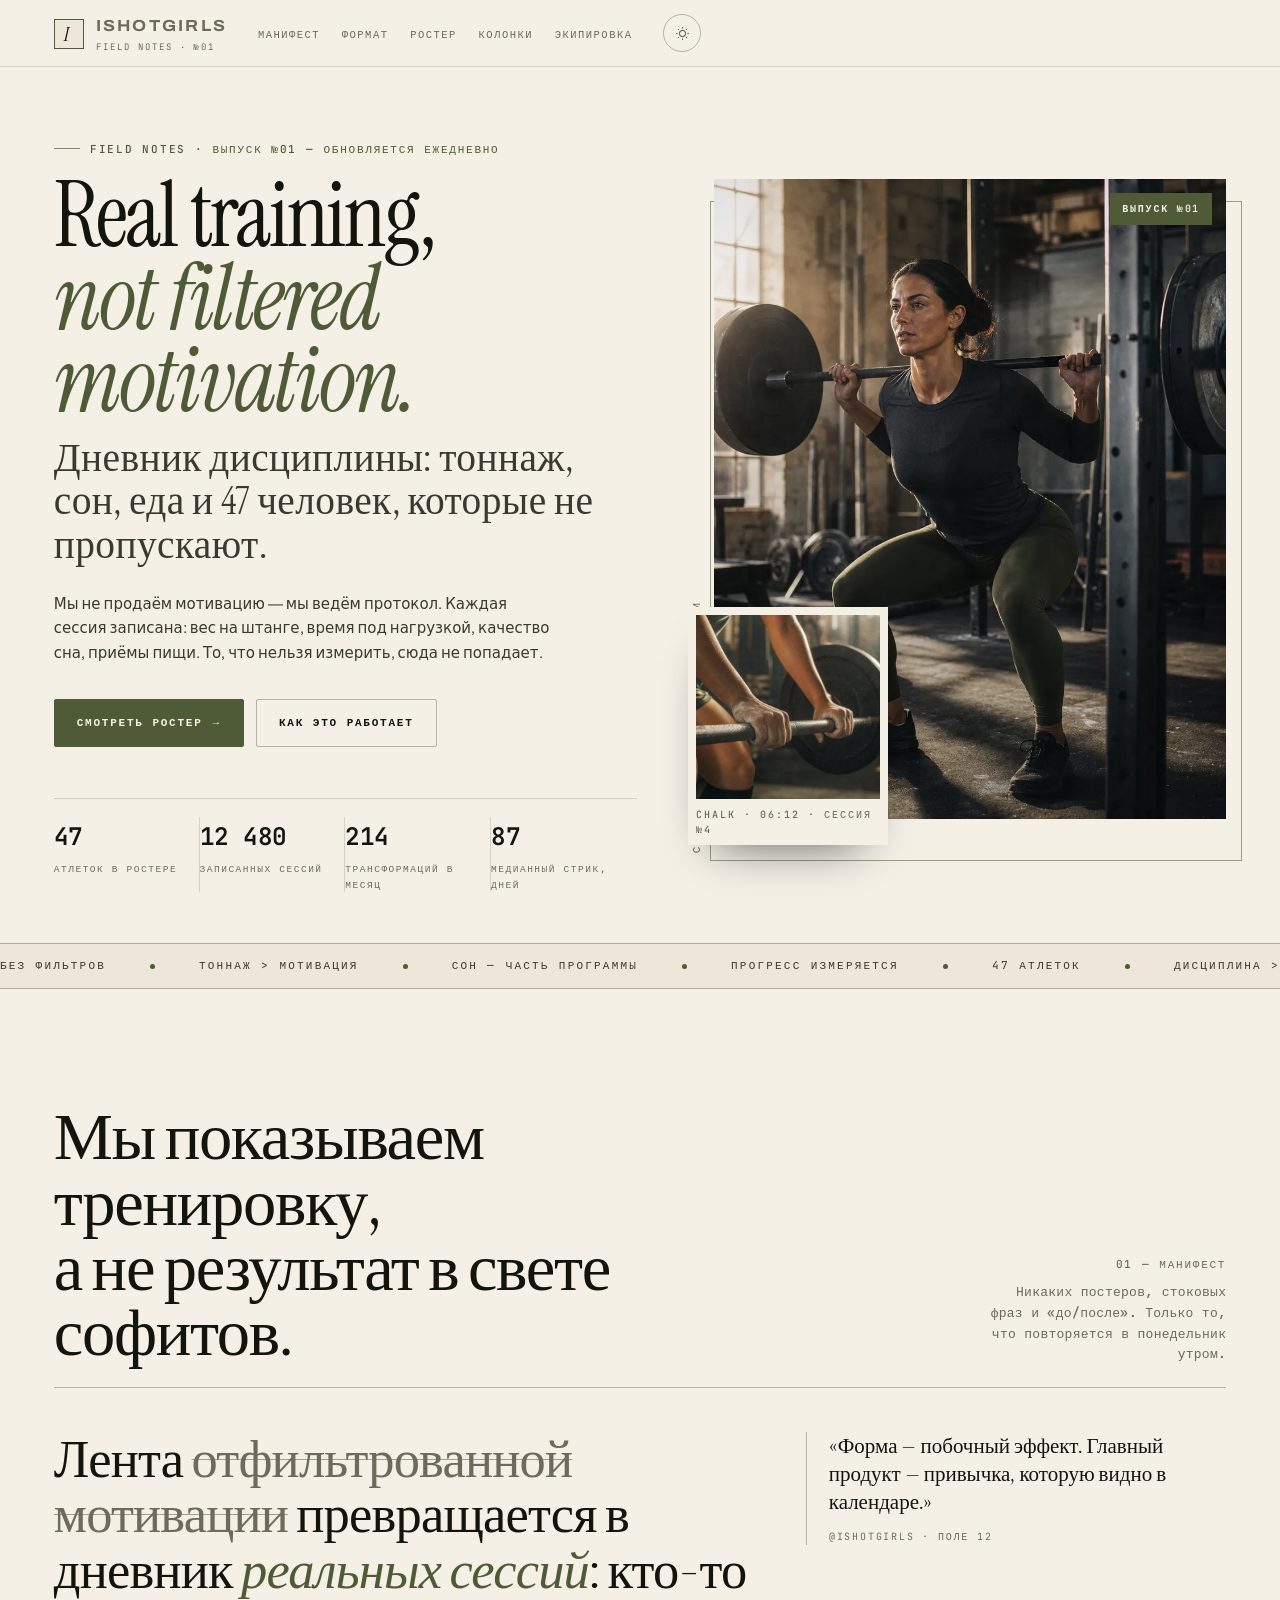
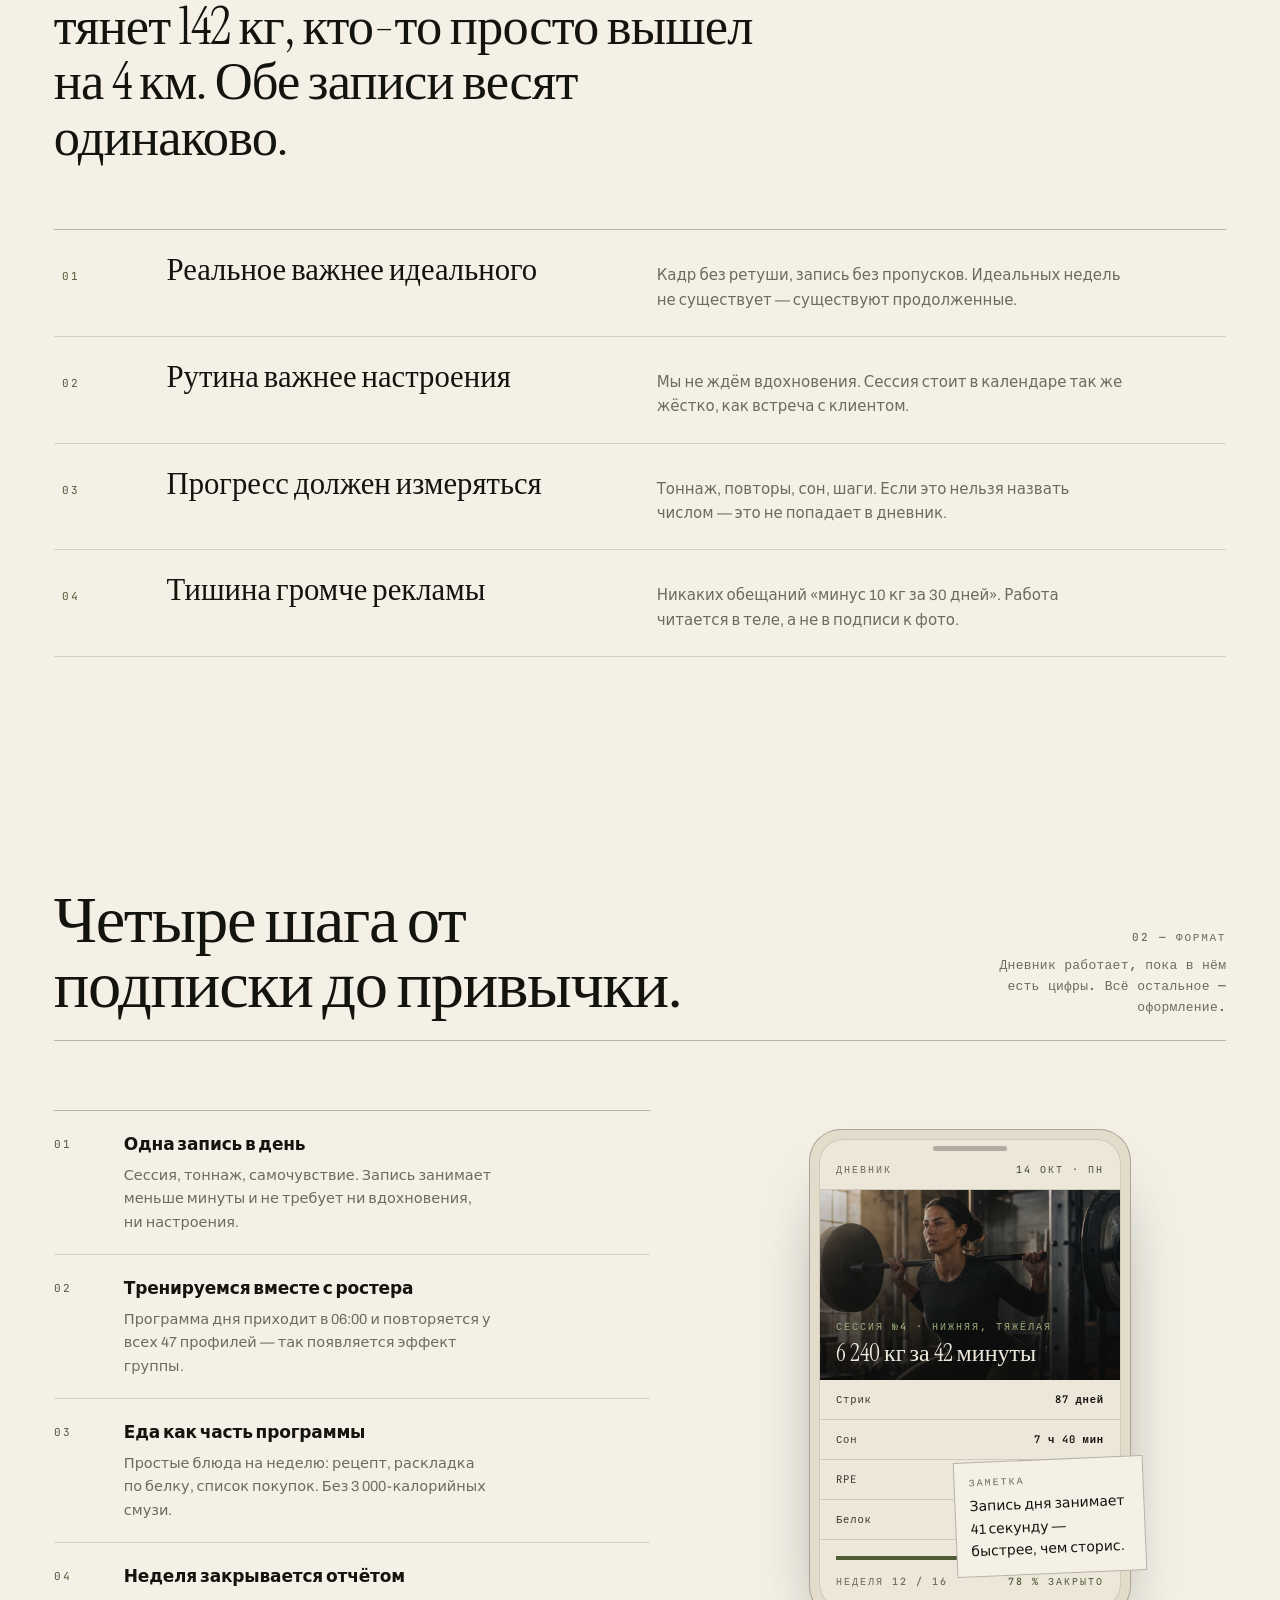
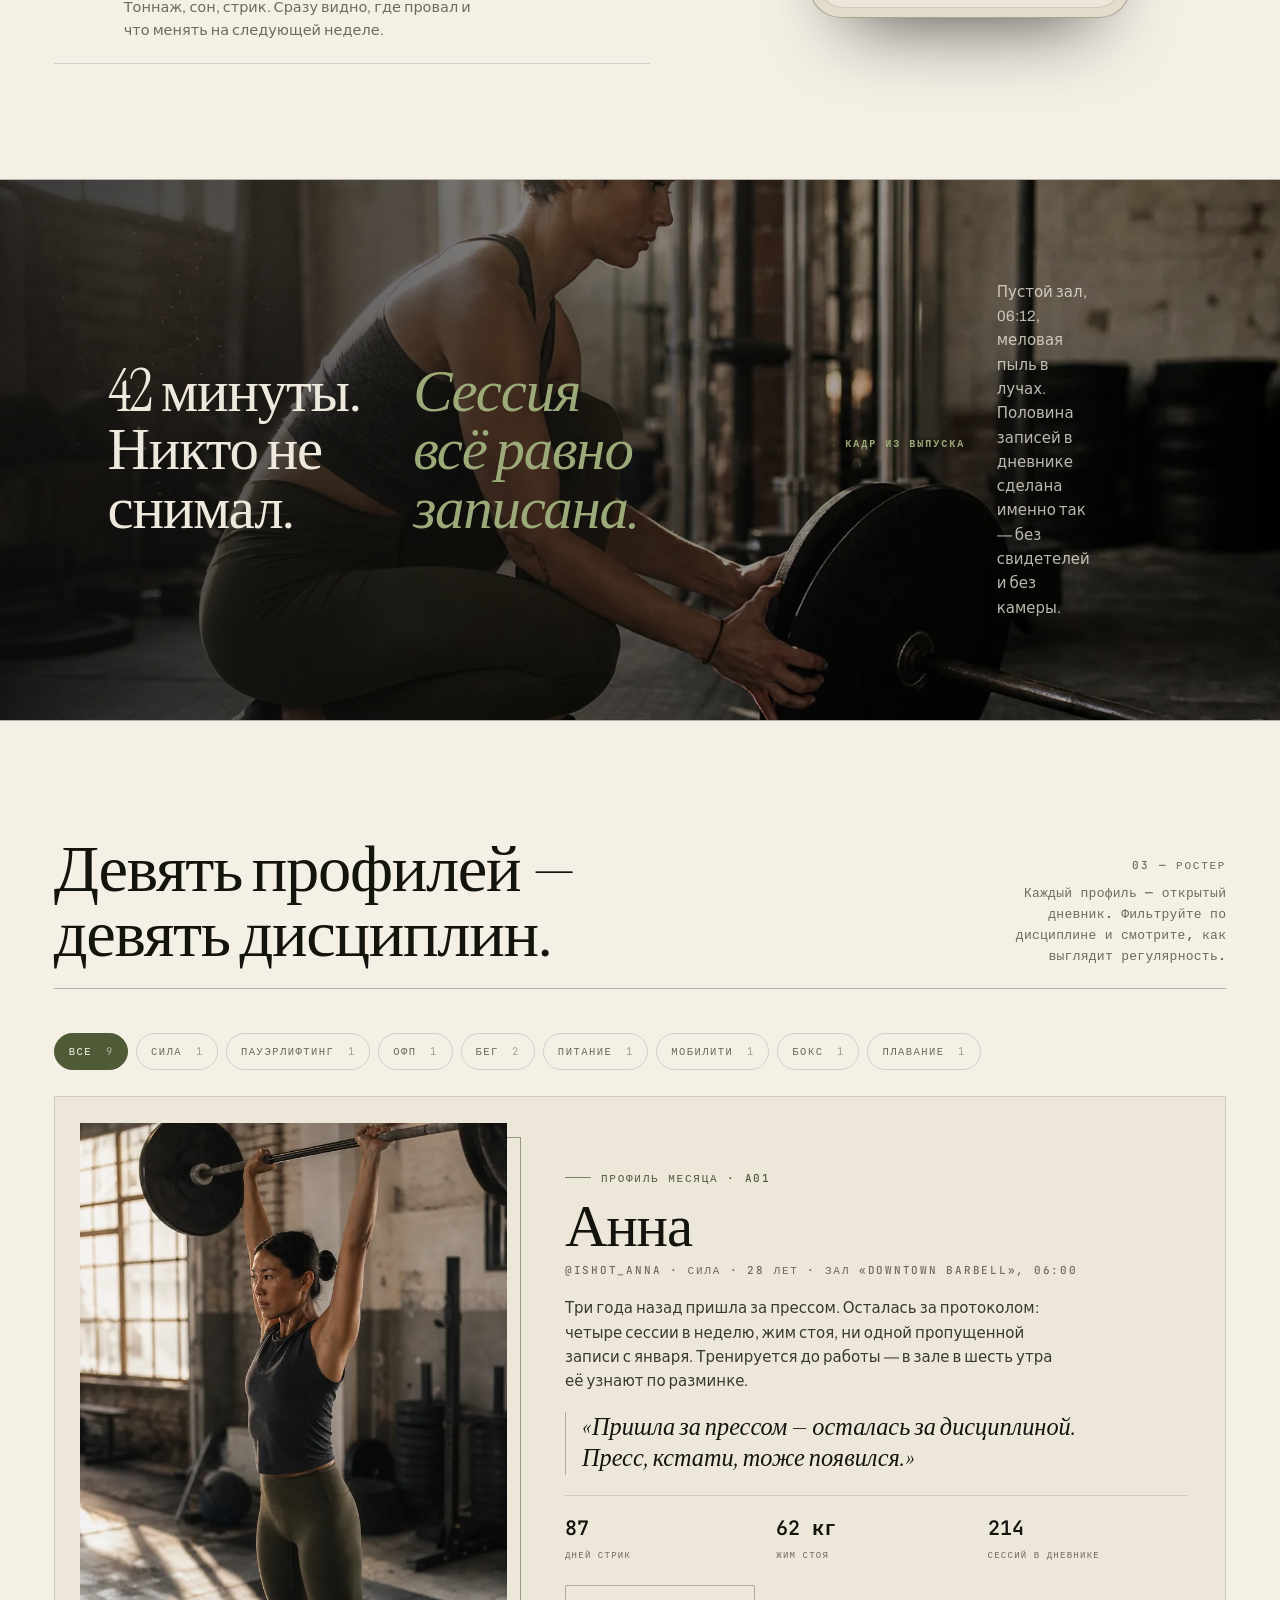
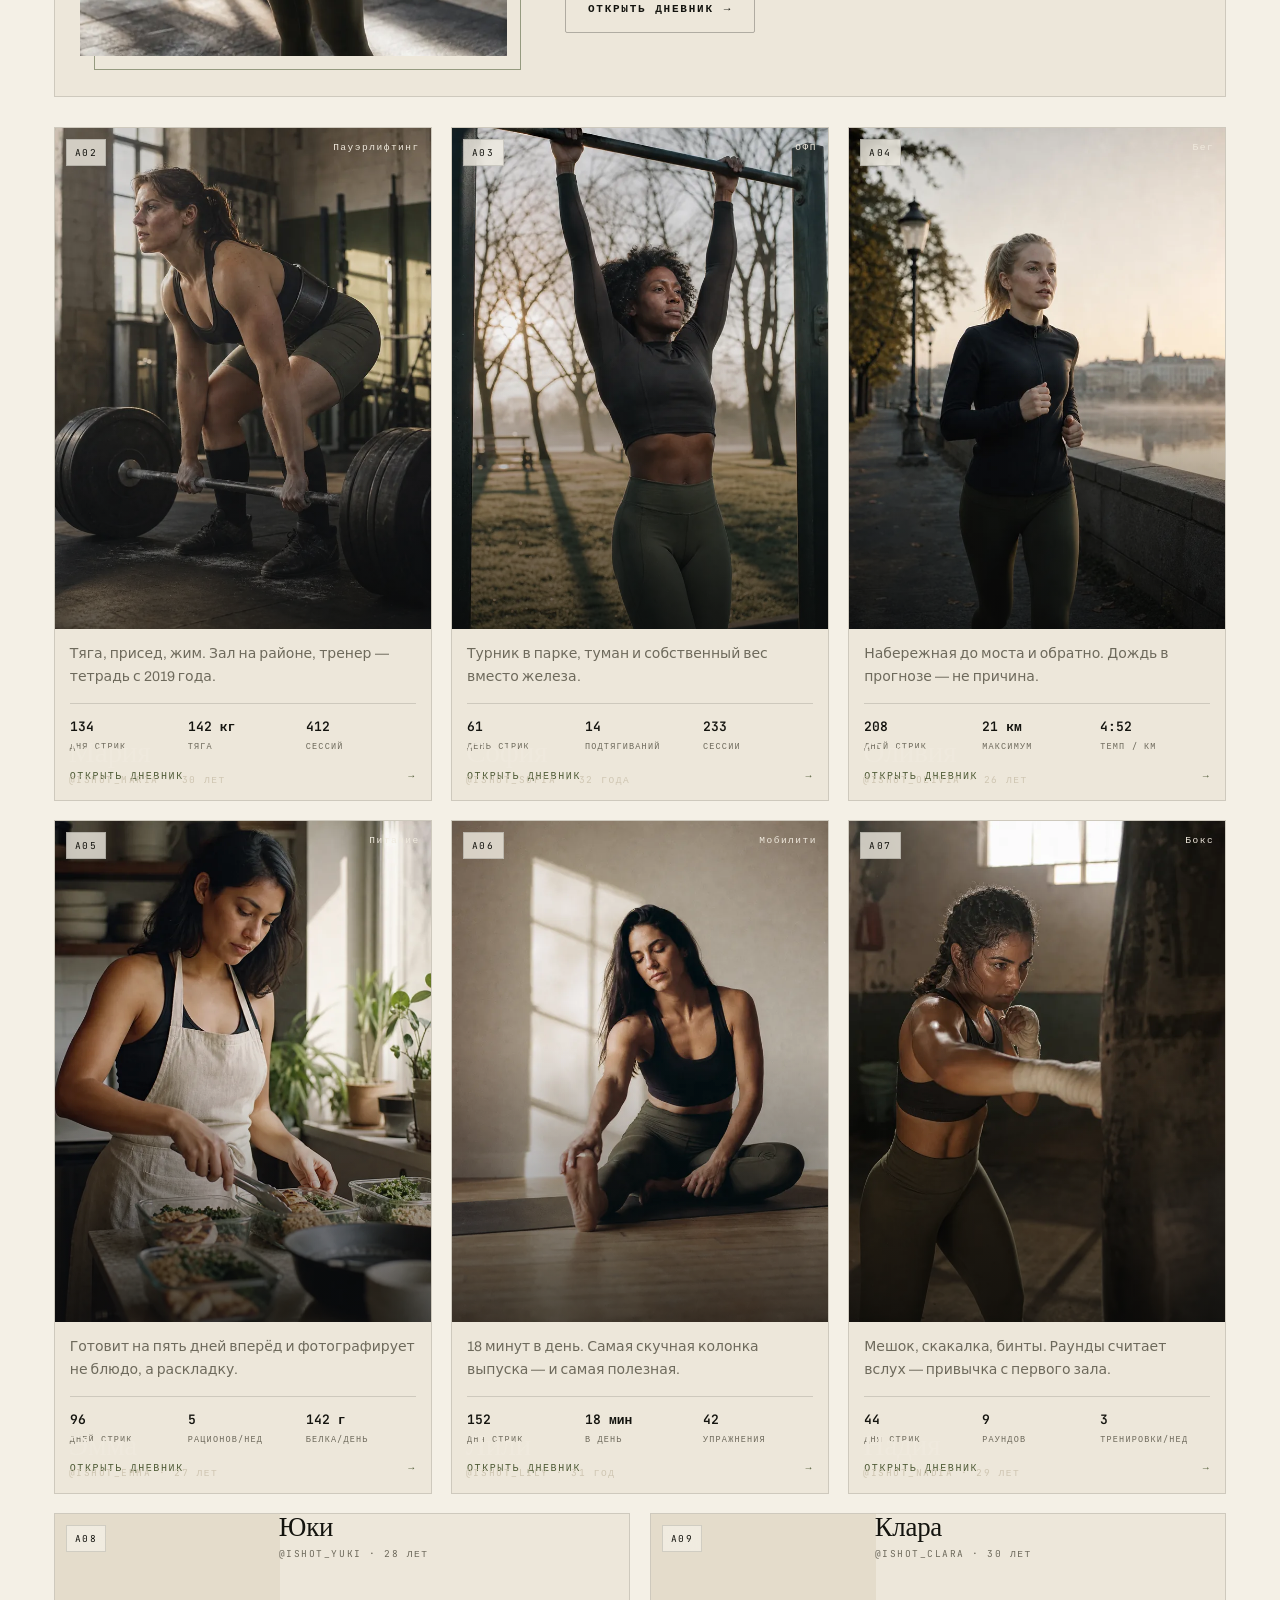
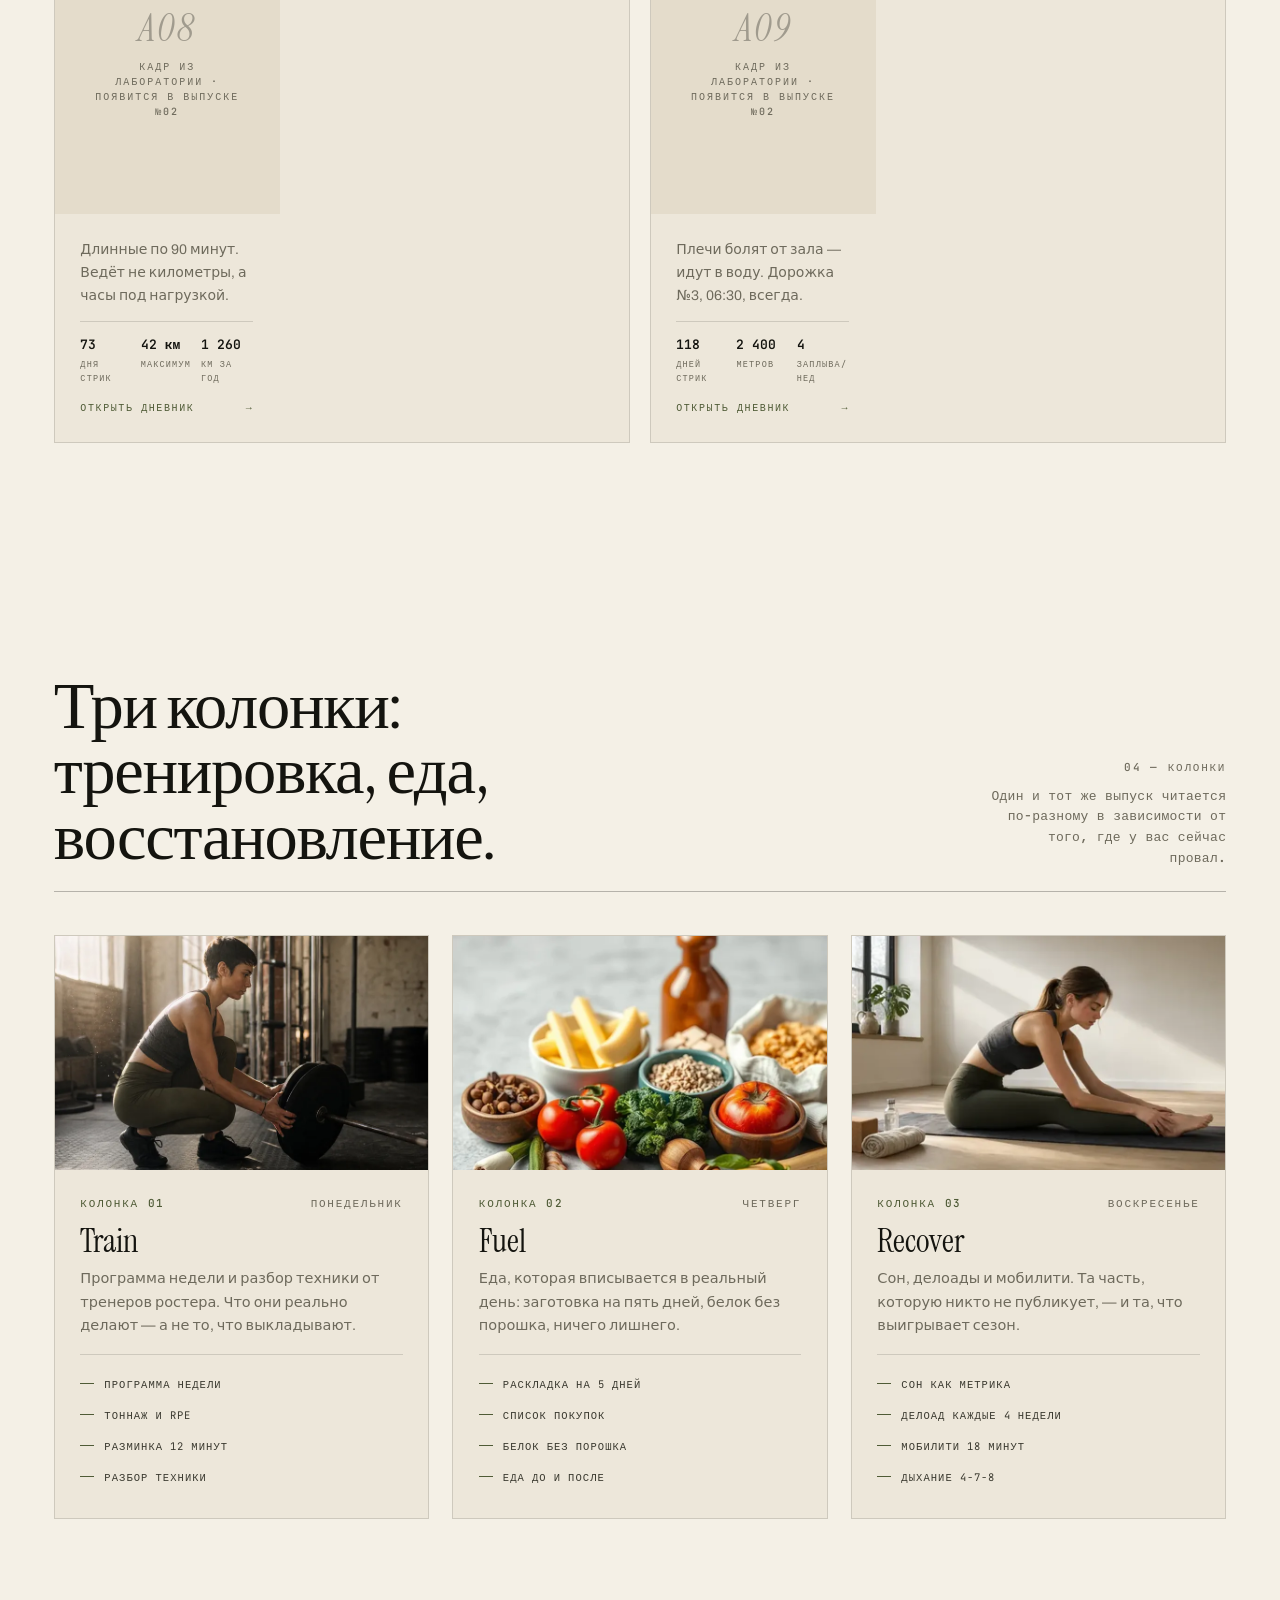
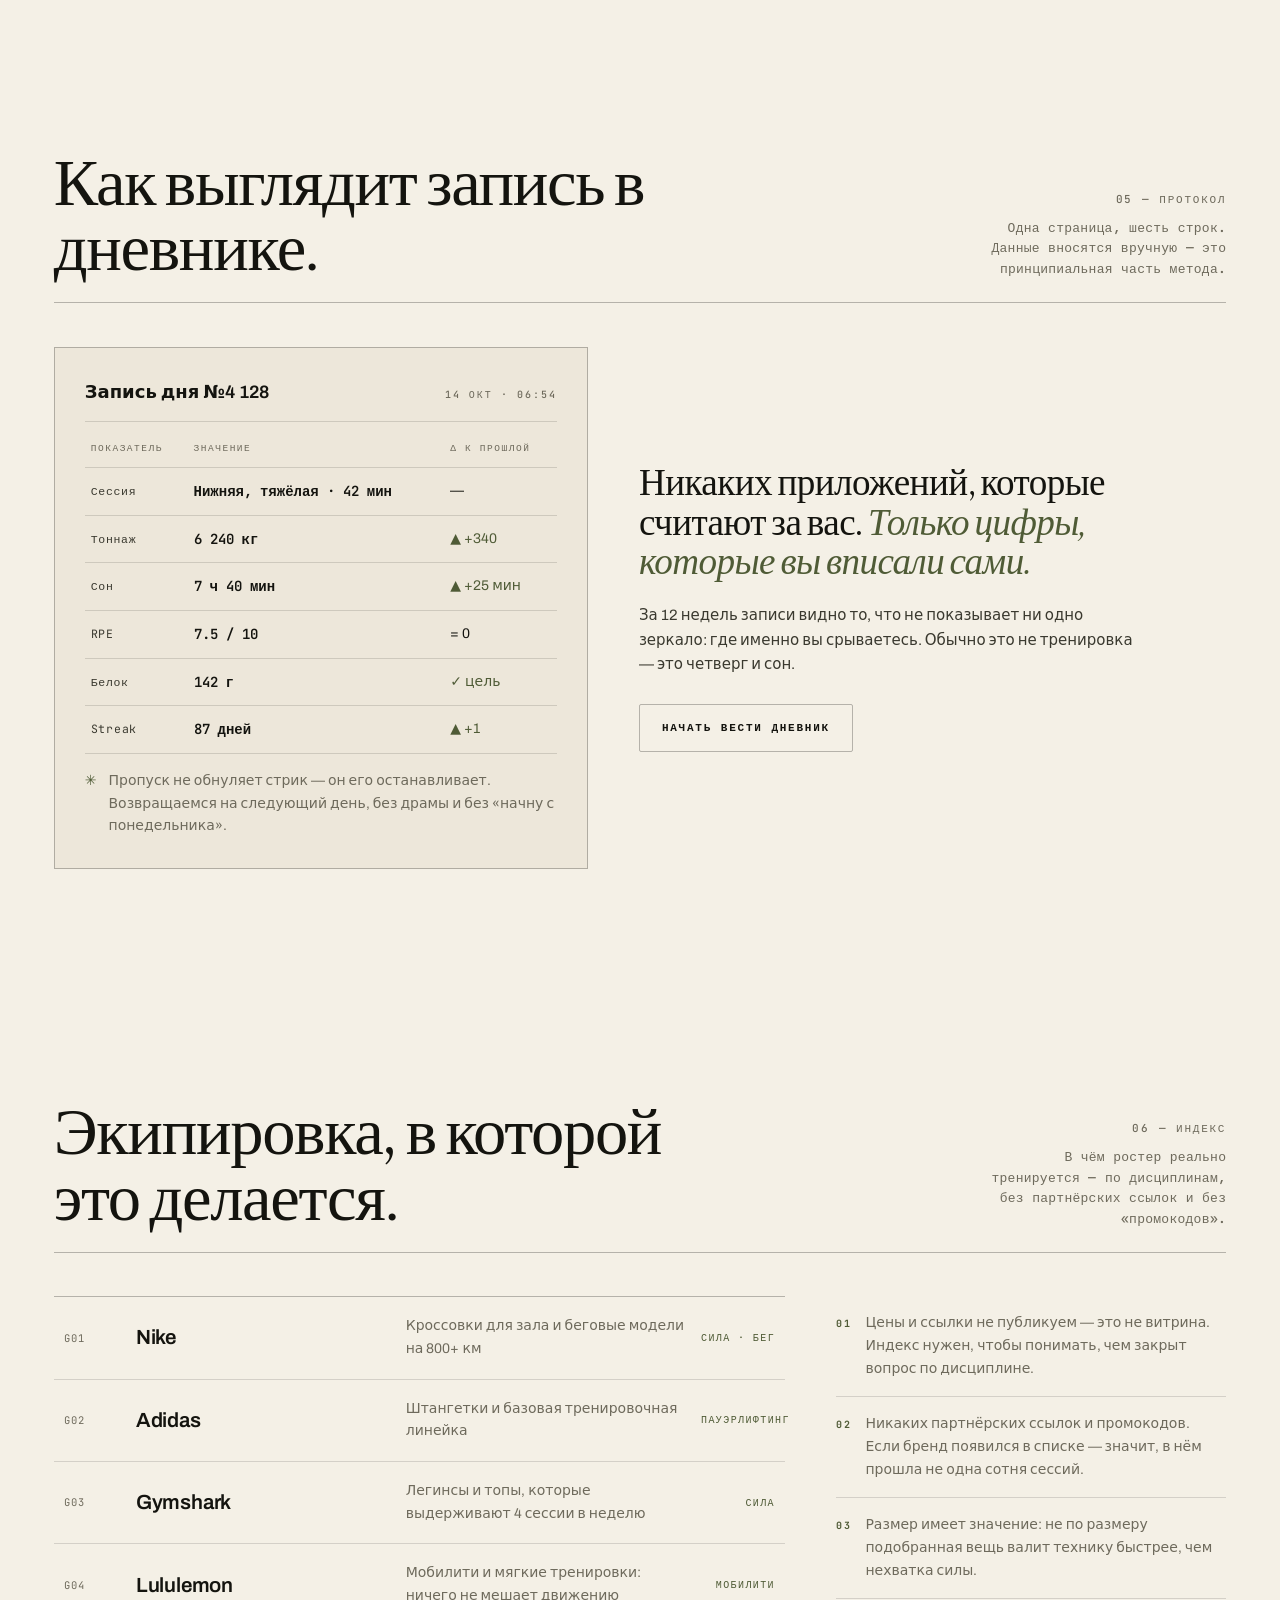
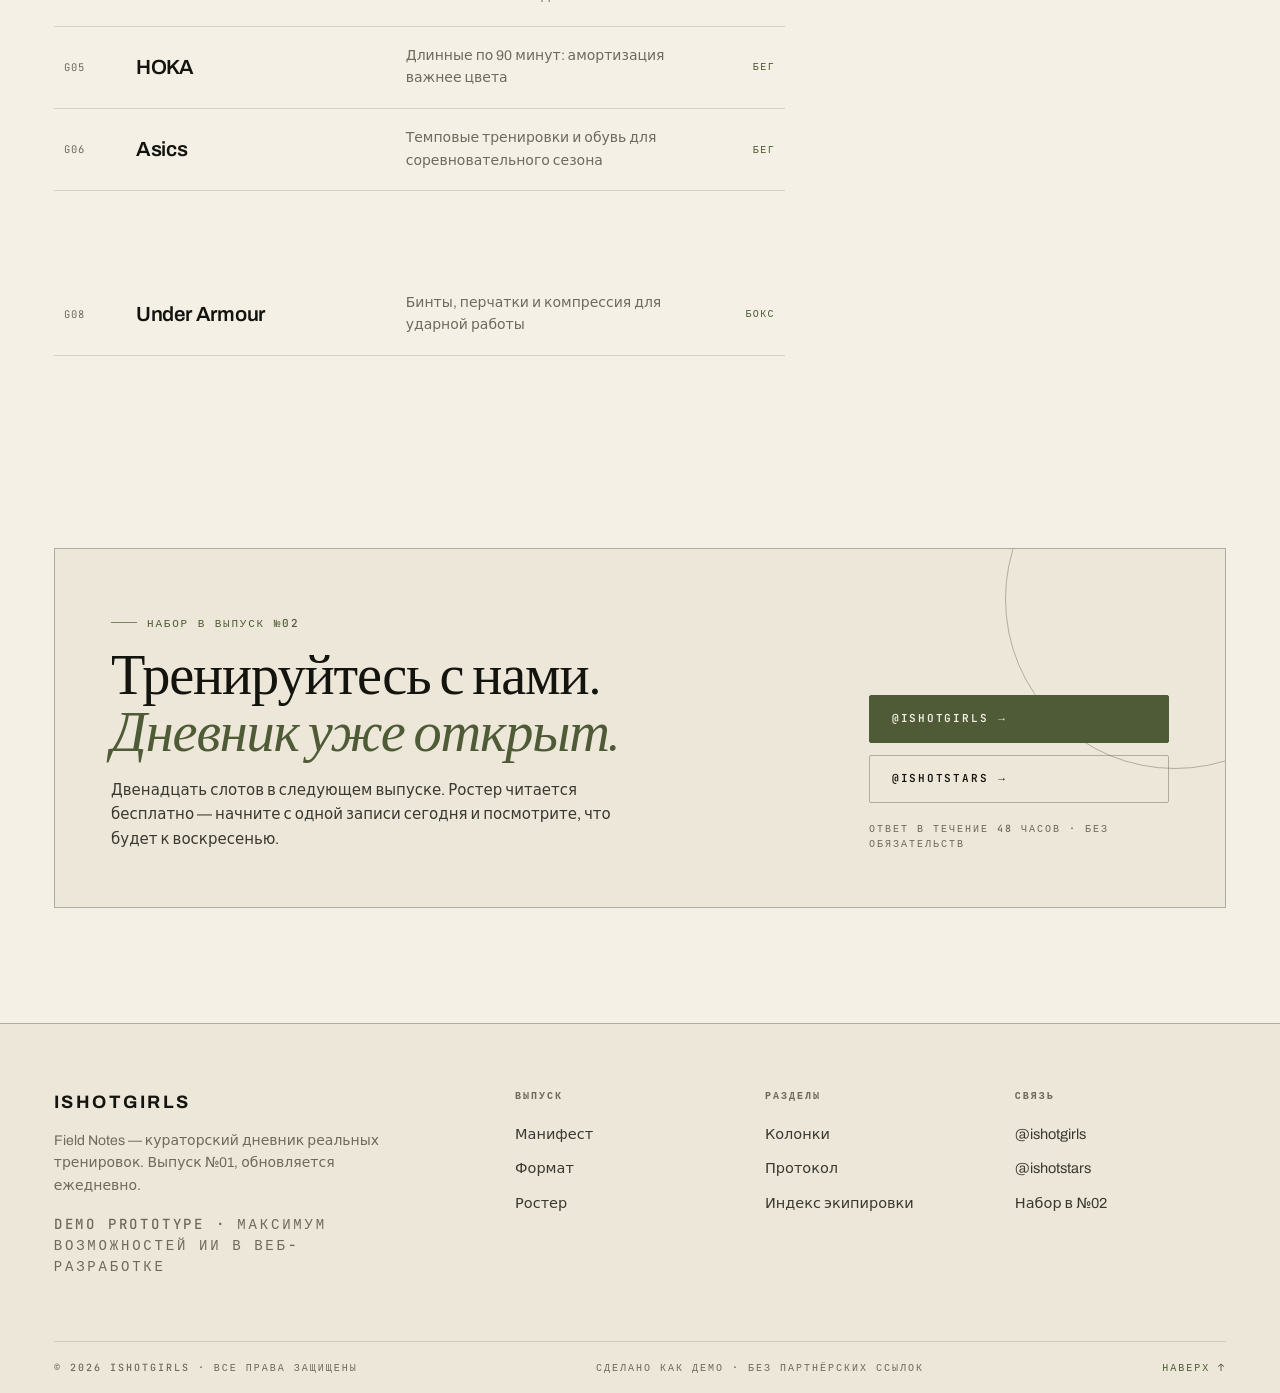
==== commit 2447bb7a: "feat(roster): карточка-профиль атлетки в модальном окне - клик по карточке ростера или по плите «про" ====
--- a/index.html
+++ b/index.html
@@ -380,6 +380,42 @@
 .foot-brand p{color:var(--muted);font-size:14px;max-width:42ch}
 .foot-bar{border-top:1px solid var(--line);padding:18px 0;display:flex;flex-wrap:wrap;gap:14px;justify-content:space-between;align-items:center;color:var(--muted)}
 
+/* ---------- athlete sheet (dialog) ---------- */
+.card{cursor:pointer}
+.card:focus-visible{outline:2px solid var(--accent);outline-offset:3px}
+.feature .fmedia{cursor:pointer}
+.sheet{position:fixed;inset:0;z-index:95;display:grid;place-items:center;padding:clamp(10px,3vw,40px)}
+.sheet[hidden]{display:none}
+.sheet-backdrop{position:absolute;inset:0;background:rgba(6,6,5,.74);backdrop-filter:blur(7px);animation:sheet-fade .25s ease both}
+.sheet-panel{position:relative;z-index:1;display:grid;grid-template-columns:minmax(0,.4fr) minmax(0,.6fr);width:min(100%,980px);max-height:min(90vh,920px);overflow:auto;background:var(--bg-2);border:1px solid var(--line-2);box-shadow:0 70px 130px -60px rgba(0,0,0,.95);animation:sheet-up .34s cubic-bezier(.2,.7,.2,1) both}
+.sheet-media{position:relative;overflow:hidden;background:var(--bg-3);min-height:100%}
+.sheet-media img{width:100%;height:100%;min-height:280px;object-fit:cover;object-position:center 18%;filter:saturate(.95)}
+.sheet-media img[hidden]{display:none}
+.sheet.no-media .sheet-panel{grid-template-columns:1fr}
+.sheet.no-media .sheet-media{display:none}
+.sheet-body{padding:clamp(20px,3vw,42px)}
+.sheet h3{font-family:var(--serif);font-weight:400;font-size:clamp(30px,4vw,56px);line-height:.98;letter-spacing:-.02em;margin:10px 0 6px}
+.sheet .smeta{color:var(--muted);font-size:14.5px}
+.sheet-quote{font-family:var(--serif);font-style:italic;font-size:clamp(17px,1.7vw,21px);line-height:1.32;border-left:1px solid var(--line-2);padding-left:15px;margin:18px 0}
+.sheet-stats{display:grid;grid-template-columns:repeat(3,minmax(0,1fr));gap:12px;border-block:1px solid var(--line);padding:16px 0;margin-bottom:14px}
+.sheet-stats b{display:block;font-family:var(--mono);font-size:clamp(14px,1.5vw,18px);font-weight:600}
+.sheet-stats span{display:block;font-family:var(--mono);font-size:8.5px;letter-spacing:.14em;text-transform:uppercase;color:var(--muted);margin-top:4px}
+.sheet-x{position:absolute;top:12px;right:12px;z-index:3;background:color-mix(in srgb,var(--bg) 72%,transparent);backdrop-filter:blur(6px)}
+.sheet-x svg{width:14px;height:14px}
+.sheet .lt{width:100%;border-collapse:collapse}
+.sheet .lt th,.sheet .lt td{text-align:left;padding:11px 6px;border-bottom:1px solid var(--line);font-size:13.5px}
+.sheet .lt th{font-family:var(--mono);font-size:9px;letter-spacing:.16em;text-transform:uppercase;color:var(--muted);font-weight:500}
+.sheet .lt td:first-child{font-family:var(--mono);font-size:11px;color:var(--fg-2);white-space:nowrap}
+.sheet .lt td.n{font-family:var(--mono);font-size:13px;font-weight:600}
+@keyframes sheet-fade{from{opacity:0}to{opacity:1}}
+@keyframes sheet-up{from{opacity:0;transform:translateY(18px)}to{opacity:1;transform:none}}
+@media(max-width:820px){
+  .sheet-panel{grid-template-columns:1fr;max-height:92vh}
+  .sheet-media{max-height:240px;min-height:0}
+  .sheet-media img{height:240px;min-height:0}
+}
+@media(prefers-reduced-motion:reduce){.sheet-backdrop,.sheet-panel{animation:none}}
+
 .to-top{position:fixed;right:18px;bottom:18px;z-index:75;width:46px;height:46px;border-radius:50%;border:1px solid var(--line-2);background:color-mix(in srgb,var(--bg) 82%,transparent);backdrop-filter:blur(10px);display:grid;place-items:center;color:var(--fg);opacity:0;visibility:hidden;transform:translateY(10px);transition:opacity .3s,transform .3s,visibility .3s,background .25s,color .25s}
 .to-top.show{opacity:1;visibility:visible;transform:none}
 .to-top:hover{background:var(--accent);color:var(--on-accent);border-color:var(--accent)}
@@ -597,7 +633,7 @@
     </div>
 
     <div class="feature rv">
-        <figure class="fmedia">
+        <figure class="fmedia" data-profile="anna" role="button" tabindex="0">
           <img src="img/roster-01-anna.webp" width="720" height="960" alt="Анна — жим штанги стоя в индустриальном зале" loading="lazy" decoding="async">
         </figure>
         <div class="fbody">
@@ -612,13 +648,13 @@
             <div><b>214</b><span>сессий в дневнике</span></div>
           </div>
           <div class="hero-cta" style="margin-top:22px">
-            <a class="btn" href="#join">Открыть дневник <span class="arw" aria-hidden="true">→</span></a>
+            <button class="btn" type="button" data-profile="anna">Открыть дневник <span class="arw" aria-hidden="true">→</span></button>
           </div>
         </div>
     </div>
 
     <div class="roster" id="rosterGrid">
-      <article class="card rv" data-disc="Пауэрлифтинг">
+      <article class="card rv" data-disc="Пауэрлифтинг" data-profile="maria" role="button" tabindex="0">
         <div class="media"><img src="img/roster-02-maria.webp" width="720" height="960" alt="Мария — тяга штанги в пауэрлифтинге" loading="lazy" decoding="async"></div>
         <span class="idx">A02</span><span class="disc">Пауэрлифтинг</span>
         <div class="id"><b>Мария</b><span>@ishot_maria · 30 лет</span></div>
@@ -629,7 +665,7 @@
         </div>
       </article>
 
-      <article class="card rv" data-disc="ОФП">
+      <article class="card rv" data-disc="ОФП" data-profile="sofia" role="button" tabindex="0">
         <div class="media"><img src="img/roster-03-sofia.webp" width="720" height="960" alt="София — подтягивания на турнике в парке на рассвете" loading="lazy" decoding="async"></div>
         <span class="idx">A03</span><span class="disc">ОФП</span>
         <div class="id"><b>София</b><span>@ishot_sofia · 32 года</span></div>
@@ -640,7 +676,7 @@
         </div>
       </article>
 
-      <article class="card rv" data-disc="Бег">
+      <article class="card rv" data-disc="Бег" data-profile="olivia" role="button" tabindex="0">
         <div class="media"><img src="img/roster-04-olivia.webp" width="720" height="960" alt="Оливия — утренняя пробежка по набережной" loading="lazy" decoding="async"></div>
         <span class="idx">A04</span><span class="disc">Бег</span>
         <div class="id"><b>Оливия</b><span>@ishot_olivia · 26 лет</span></div>
@@ -651,7 +687,7 @@
         </div>
       </article>
 
-      <article class="card rv" data-disc="Питание">
+      <article class="card rv" data-disc="Питание" data-profile="emma" role="button" tabindex="0">
         <div class="media"><img src="img/roster-05-emma.webp" width="720" height="960" alt="Эмма — заготовка еды на неделю на домашней кухне" loading="lazy" decoding="async"></div>
         <span class="idx">A05</span><span class="disc">Питание</span>
         <div class="id"><b>Эмма</b><span>@ishot_emma · 27 лет</span></div>
@@ -662,7 +698,7 @@
         </div>
       </article>
 
-      <article class="card rv" data-disc="Мобилити">
+      <article class="card rv" data-disc="Мобилити" data-profile="lily" role="button" tabindex="0">
         <div class="media"><img src="img/roster-06-lily.webp" width="720" height="960" alt="Лили — растяжка на коврике в домашней студии" loading="lazy" decoding="async"></div>
         <span class="idx">A06</span><span class="disc">Мобилити</span>
         <div class="id"><b>Лили</b><span>@ishot_lily · 31 год</span></div>
@@ -673,7 +709,7 @@
         </div>
       </article>
 
-      <article class="card rv" data-disc="Бокс">
+      <article class="card rv" data-disc="Бокс" data-profile="nadia" role="button" tabindex="0">
         <div class="media"><img src="img/roster-07-nadia.webp" width="720" height="960" alt="Надия — работа на тяжёлом мешке в боксёрском зале" loading="lazy" decoding="async"></div>
         <span class="idx">A07</span><span class="disc">Бокс</span>
         <div class="id"><b>Надия</b><span>@ishot_nadia · 29 лет</span></div>
@@ -684,7 +720,7 @@
         </div>
       </article>
 
-      <article class="card card--row rv" data-disc="Бег">
+      <article class="card card--row rv" data-disc="Бег" data-profile="yuki" role="button" tabindex="0">
         <div class="media media--pending"><span class="note mono mono--sm"><b>A08</b>кадр из лаборатории · появится в выпуске №02</span></div>
         <span class="idx">A08</span><span class="disc">Бег</span>
         <div class="id"><b>Юки</b><span>@ishot_yuki · 28 лет</span></div>
@@ -695,7 +731,7 @@
         </div>
       </article>
 
-      <article class="card card--row rv" data-disc="Плавание">
+      <article class="card card--row rv" data-disc="Плавание" data-profile="clara" role="button" tabindex="0">
         <div class="media media--pending"><span class="note mono mono--sm"><b>A09</b>кадр из лаборатории · появится в выпуске №02</span></div>
         <span class="idx">A09</span><span class="disc">Плавание</span>
         <div class="id"><b>Клара</b><span>@ishot_clara · 30 лет</span></div>
@@ -859,6 +895,30 @@
     </div>
   </div>
 </footer>
+
+<div class="sheet" id="sheet" role="dialog" aria-modal="true" aria-labelledby="sheetName" hidden>
+  <div class="sheet-backdrop" data-sheet-close></div>
+  <div class="sheet-panel">
+    <button class="icon-btn sheet-x" type="button" data-sheet-close aria-label="Закрыть профиль">
+      <svg viewBox="0 0 24 24" aria-hidden="true"><path d="M6 6l12 12M18 6L6 18"/></svg>
+    </button>
+    <div class="sheet-media"><img id="sheetImg" src="" alt="" width="720" height="960" decoding="async"></div>
+    <div class="sheet-body">
+      <p class="eyebrow mono" id="sheetDisc">Профиль</p>
+      <h3 id="sheetName">—</h3>
+      <p class="mono smeta" id="sheetMeta"></p>
+      <p class="sheet-quote" id="sheetQuote"></p>
+      <div class="sheet-stats" id="sheetStats"></div>
+      <table class="lt">
+        <thead><tr><th>Дата</th><th>Сессия</th><th>Объём</th><th>RPE</th></tr></thead>
+        <tbody id="sheetRows"></tbody>
+      </table>
+      <div class="hero-cta" style="margin-top:20px">
+        <a class="btn btn--solid" href="#join" data-sheet-close>Тренироваться вместе <span class="arw" aria-hidden="true">→</span></a>
+      </div>
+    </div>
+  </div>
+</div>
 
 <button class="to-top" id="toTop" type="button" aria-label="Наверх">
   <svg viewBox="0 0 24 24" aria-hidden="true"><path d="M12 19V5M5 12l7-7 7 7"/></svg>
@@ -943,6 +1003,146 @@
     items.forEach(function (el) { io.observe(el); });
   }
 
+  /* ---- athlete sheet ----------------------------------------- */
+  var PROFILES = {
+    anna: {
+      ru: "Анна", handle: "@ishot_anna", disc: "Сила", age: "28 лет",
+      place: "зал «Downtown Barbell» · 06:00", streak: "87",
+      stats: [["62 кг", "жим стоя"], ["214", "сессий"], ["6 240 кг", "объём/день"]],
+      quote: "«Пришла за прессом — осталась за дисциплиной. Пресс, кстати, тоже появился.»",
+      rows: [["14 окт", "Нижняя, тяжёлая", "6 240 кг", "7.5"], ["12 окт", "Верх, жим стоя", "3 180 кг", "8.0"], ["10 окт", "Техника, разминка", "1 450 кг", "5.0"]]
+    },
+    maria: {
+      ru: "Мария", handle: "@ishot_maria", disc: "Пауэрлифтинг", age: "30 лет",
+      place: "зал на районе · 19:30", streak: "134",
+      stats: [["142 кг", "тяга"], ["412", "сессий"], ["9 100 кг", "объём/день"]],
+      quote: "«Тренер — тетрадь с 2019 года. Прогресс в ней виден лучше, чем в зеркале.»",
+      rows: [["13 окт", "Тяга, синглы", "4 900 кг", "8.5"], ["11 окт", "Присед + жим", "6 300 кг", "8.0"], ["9 окт", "Подсобка", "3 750 кг", "6.5"]]
+    },
+    sofia: {
+      ru: "София", handle: "@ishot_sofia", disc: "ОФП", age: "32 года",
+      place: "парк у реки · 07:00", streak: "61",
+      stats: [["14", "подтягиваний"], ["233", "сессии"], ["32 мин", "круг"]],
+      quote: "«Турник в парке неудобный. Именно поэтому я иду туда, а не в зал.»",
+      rows: [["14 окт", "Турник, выходы силой", "—", "7.0"], ["12 окт", "Брусья, пресс", "—", "6.5"], ["10 окт", "Круг ×4", "—", "8.0"]]
+    },
+    olivia: {
+      ru: "Оливия", handle: "@ishot_olivia", disc: "Бег", age: "26 лет",
+      place: "набережная · 06:20", streak: "208",
+      stats: [["21 км", "максимум"], ["4:52", "темп / км"], ["52 км", "неделя"]],
+      quote: "«Дождь в прогнозе — это не причина, это погода.»",
+      rows: [["14 окт", "Лёгкий кросс 8 км", "8 км", "4.5"], ["13 окт", "Темповой 2×3 км", "6 км", "7.5"], ["11 окт", "Длинная 16 км", "16 км", "6.0"]]
+    },
+    emma: {
+      ru: "Эмма", handle: "@ishot_emma", disc: "Питание", age: "27 лет",
+      place: "домашняя кухня · 08:00", streak: "96",
+      stats: [["142 г", "белка/день"], ["5", "рационов/нед"], ["2 ч", "заготовка"]],
+      quote: "«Я фотографирую не блюдо, а раскладку. Плита врёт, весы — нет.»",
+      rows: [["14 окт", "Заготовка на 5 дней", "5 порций", "—"], ["12 окт", "Список покупок", "—", "—"], ["7 окт", "Пересчёт белка", "142 г", "—"]]
+    },
+    lily: {
+      ru: "Лили", handle: "@ishot_lily", disc: "Мобилити", age: "31 год",
+      place: "домашняя студия · 07:30", streak: "152",
+      stats: [["18 мин", "в день"], ["42", "упражнения"], ["152", "дня стрик"]],
+      quote: "«Самая скучная колонка выпуска. И самая полезная.»",
+      rows: [["14 окт", "Тазобедренный + дыхание", "18 мин", "—"], ["13 окт", "Грудной отдел", "16 мин", "—"], ["12 окт", "Стопы, голеностоп", "14 мин", "—"]]
+    },
+    nadia: {
+      ru: "Надия", handle: "@ishot_nadia", disc: "Бокс", age: "29 лет",
+      place: "зал на Строителей · 20:00", streak: "44",
+      stats: [["9", "раундов"], ["3", "тренировки/нед"], ["44", "дня стрик"]],
+      quote: "«Раунды считаю вслух — привычка с первого зала, теперь это метроном.»",
+      rows: [["14 окт", "Мешок 9 раундов", "9×3 мин", "8.5"], ["12 окт", "Работа ног, скакалка", "25 мин", "7.0"], ["10 окт", "Лапы", "8 раундов", "8.0"]]
+    },
+    yuki: {
+      ru: "Юки", handle: "@ishot_yuki", disc: "Бег", age: "28 лет",
+      place: "набережная и дамба · 06:00", streak: "73",
+      stats: [["42 км", "максимум"], ["1 260 км", "за год"], ["90 мин", "длинная"]],
+      quote: "«Считаю не километры, а часы под нагрузкой. Так честнее к телу.»",
+      rows: [["14 окт", "Ровный 12 км", "12 км", "5.0"], ["12 окт", "Длинная 24 км", "24 км", "6.0"], ["10 окт", "Восстановительный 6 км", "6 км", "3.5"]]
+    },
+    clara: {
+      ru: "Клара", handle: "@ishot_clara", disc: "Плавание", age: "30 лет",
+      place: "бассейн, дорожка №3 · 06:30", streak: "118",
+      stats: [["2 400 м", "объём"], ["4", "заплыва/нед"], ["118", "дней стрик"]],
+      quote: "«Плечи болят от зала — иду в воду. Вода прощает больше, чем штанга.»",
+      rows: [["14 окт", "Кроль 2 400 м", "2 400 м", "7.0"], ["12 окт", "Техника, лопатки", "1 800 м", "5.5"], ["9 окт", "Интервалы 10×100 м", "2 600 м", "8.0"]]
+    }
+  };
+
+  var sheet = document.getElementById("sheet");
+  var sheetImg = document.getElementById("sheetImg");
+  var sheetName = document.getElementById("sheetName");
+  var sheetDisc = document.getElementById("sheetDisc");
+  var sheetMeta = document.getElementById("sheetMeta");
+  var sheetQuote = document.getElementById("sheetQuote");
+  var sheetStats = document.getElementById("sheetStats");
+  var sheetRows = document.getElementById("sheetRows");
+  var lastCard = null;
+
+  function openSheet(key, card) {
+    var d = PROFILES[key];
+    if (!d || !sheet) return;
+    var img = card ? card.querySelector("img") : null;
+    if (sheetImg) {
+      if (img && img.getAttribute("src")) {
+        sheetImg.hidden = false;
+        sheetImg.src = img.getAttribute("src");
+        sheetImg.alt = img.alt || ("Профиль: " + d.ru);
+      } else {
+        sheetImg.hidden = true;
+        sheetImg.removeAttribute("src");
+      }
+      sheet.classList.toggle("no-media", sheetImg.hidden);
+    }
+    sheetDisc.textContent = "Профиль · " + d.disc;
+    sheetName.textContent = d.ru;
+    sheetMeta.textContent = d.handle + " · " + d.age + " · " + d.place + " · стрик " + d.streak + " дней";
+    sheetQuote.textContent = d.quote;
+    sheetStats.innerHTML = d.stats.map(function (s) {
+      return '<div><b>' + s[0] + '</b><span>' + s[1] + '</span></div>';
+    }).join("");
+    sheetRows.innerHTML = d.rows.map(function (r) {
+      return '<tr><td>' + r[0] + '</td><td>' + r[1] + '</td><td class="n">' + r[2] + '</td><td>' + r[3] + '</td></tr>';
+    }).join("");
+    sheet.hidden = false;
+    lastCard = card || null;
+    document.body.style.overflow = "hidden";
+    var x = sheet.querySelector(".sheet-x");
+    if (x) x.focus();
+  }
+
+  function closeSheet() {
+    if (!sheet || sheet.hidden) return;
+    sheet.hidden = true;
+    document.body.style.overflow = "";
+    if (lastCard && lastCard.focus) lastCard.focus();
+  }
+
+  document.querySelectorAll("[data-profile]").forEach(function (card) {
+    card.addEventListener("click", function (e) {
+      if (e.target.closest("[data-sheet-close]")) return;
+      if (e.target.closest("a")) return;
+      openSheet(card.dataset.profile, card);
+    });
+    var native = card.tagName === "BUTTON" || card.tagName === "A";
+    card.addEventListener("keydown", function (e) {
+      if (native) return;
+      if (e.key === "Enter" || e.key === " " || e.key === "Spacebar") {
+        e.preventDefault();
+        openSheet(card.dataset.profile, card);
+      }
+    });
+  });
+  if (sheet) {
+    sheet.querySelectorAll("[data-sheet-close]").forEach(function (el) {
+      el.addEventListener("click", closeSheet);
+    });
+  }
+  document.addEventListener("keydown", function (e) {
+    if (e.key === "Escape") closeSheet();
+  });
+
   /* ---- roster filter ----------------------------------------- */
   var grid = document.getElementById("rosterGrid");
   var chips = document.querySelectorAll(".chip");
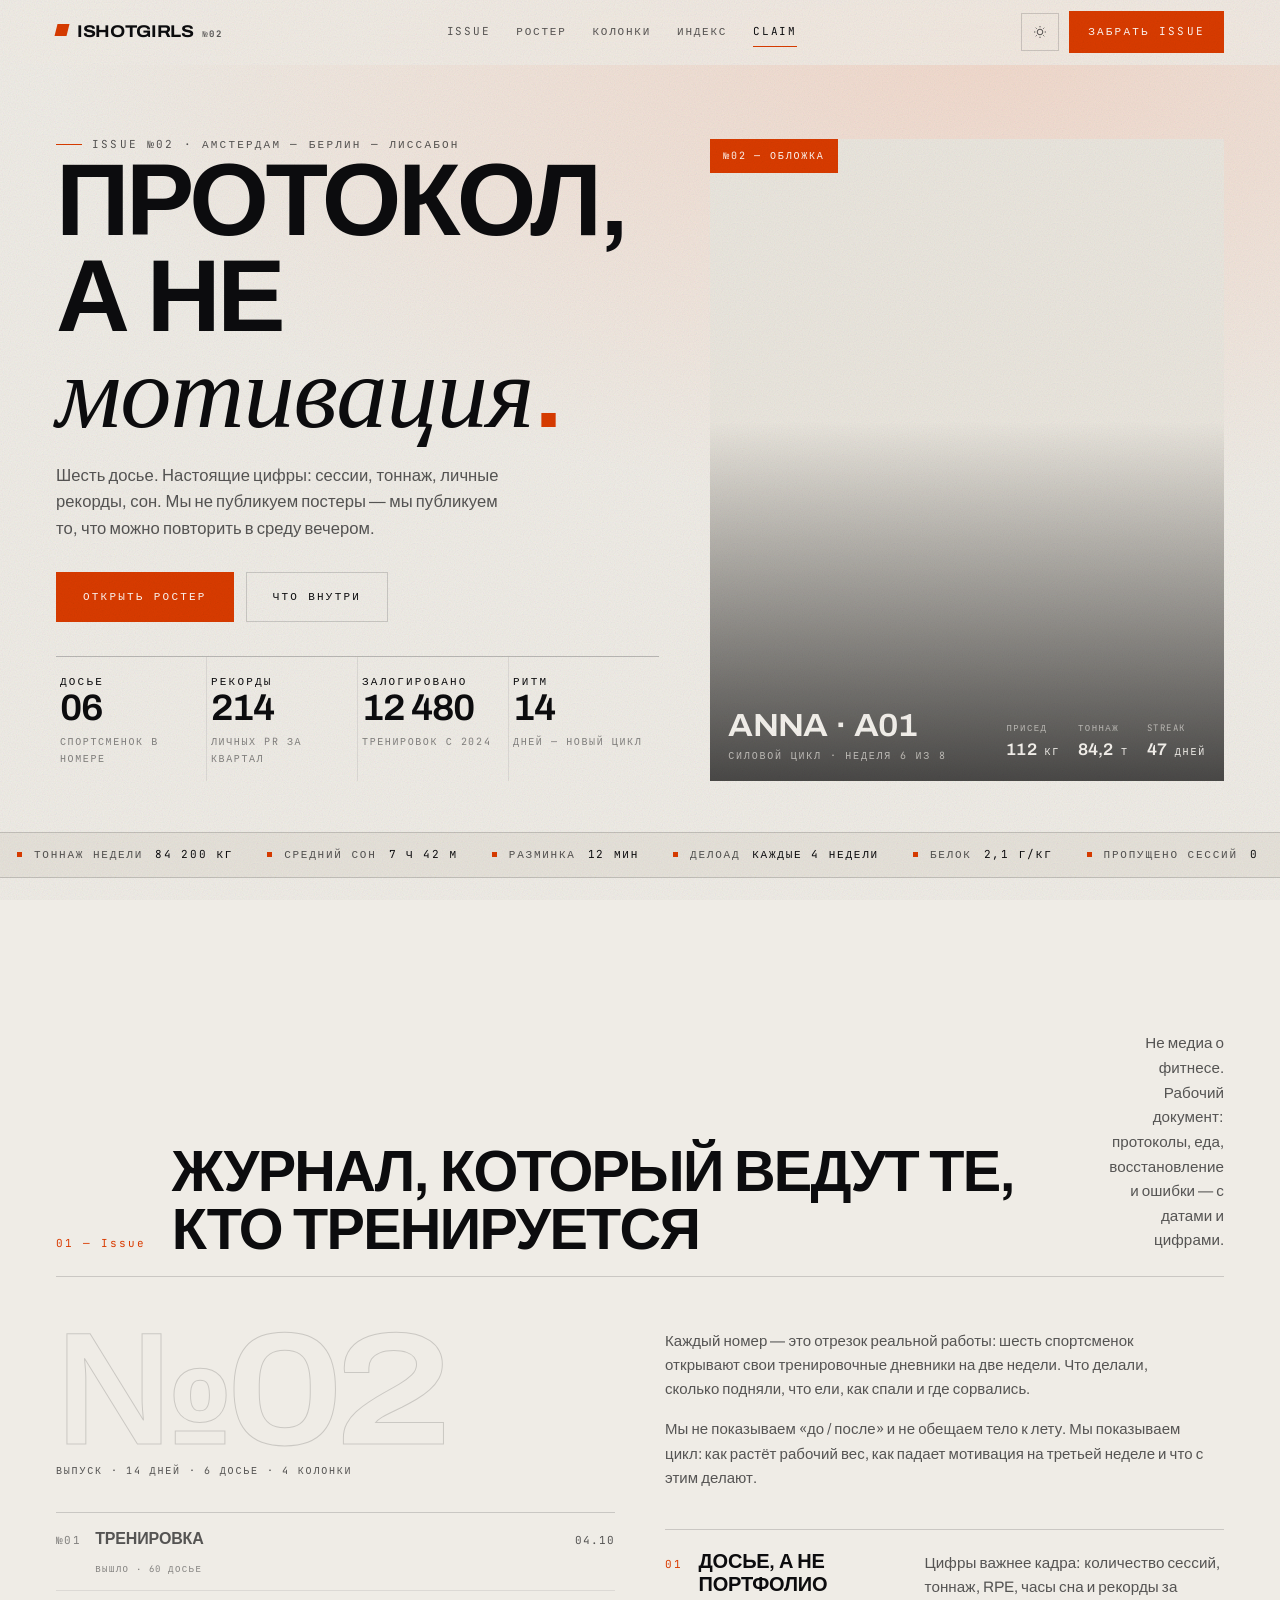
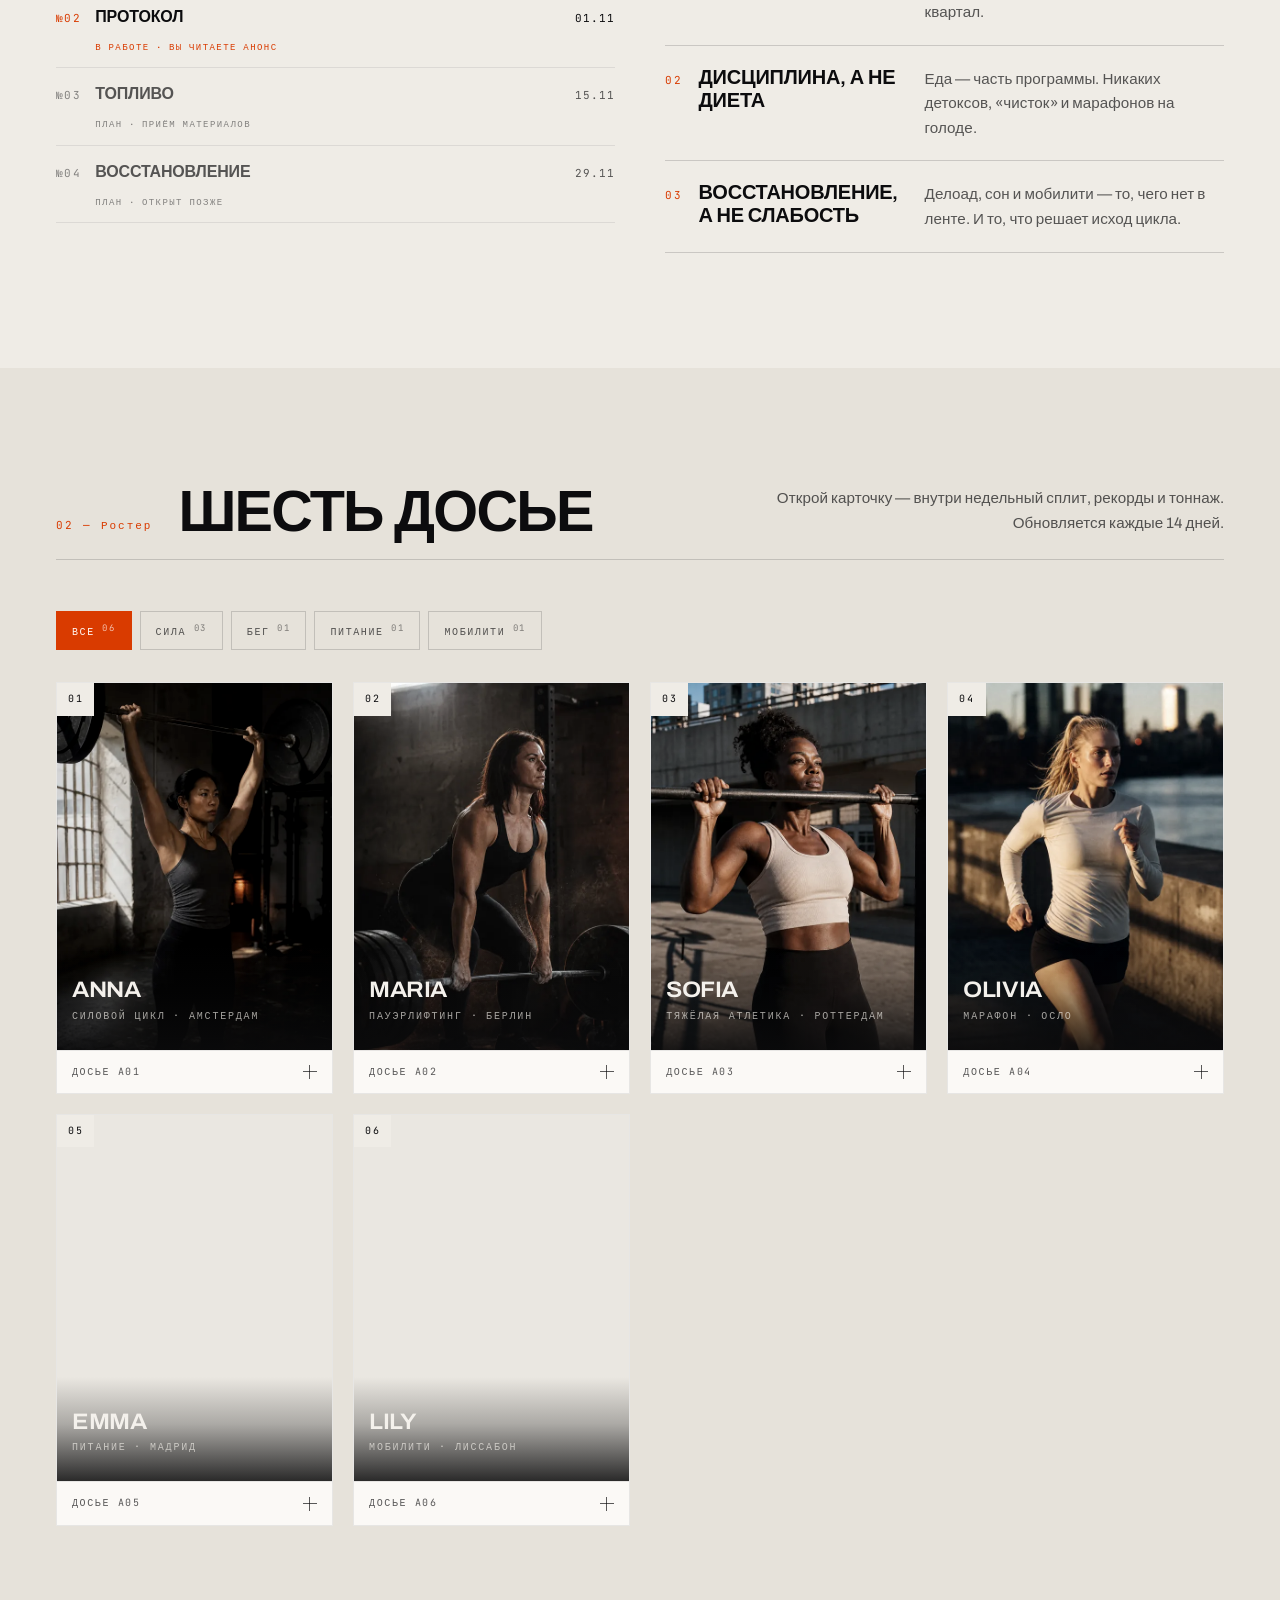
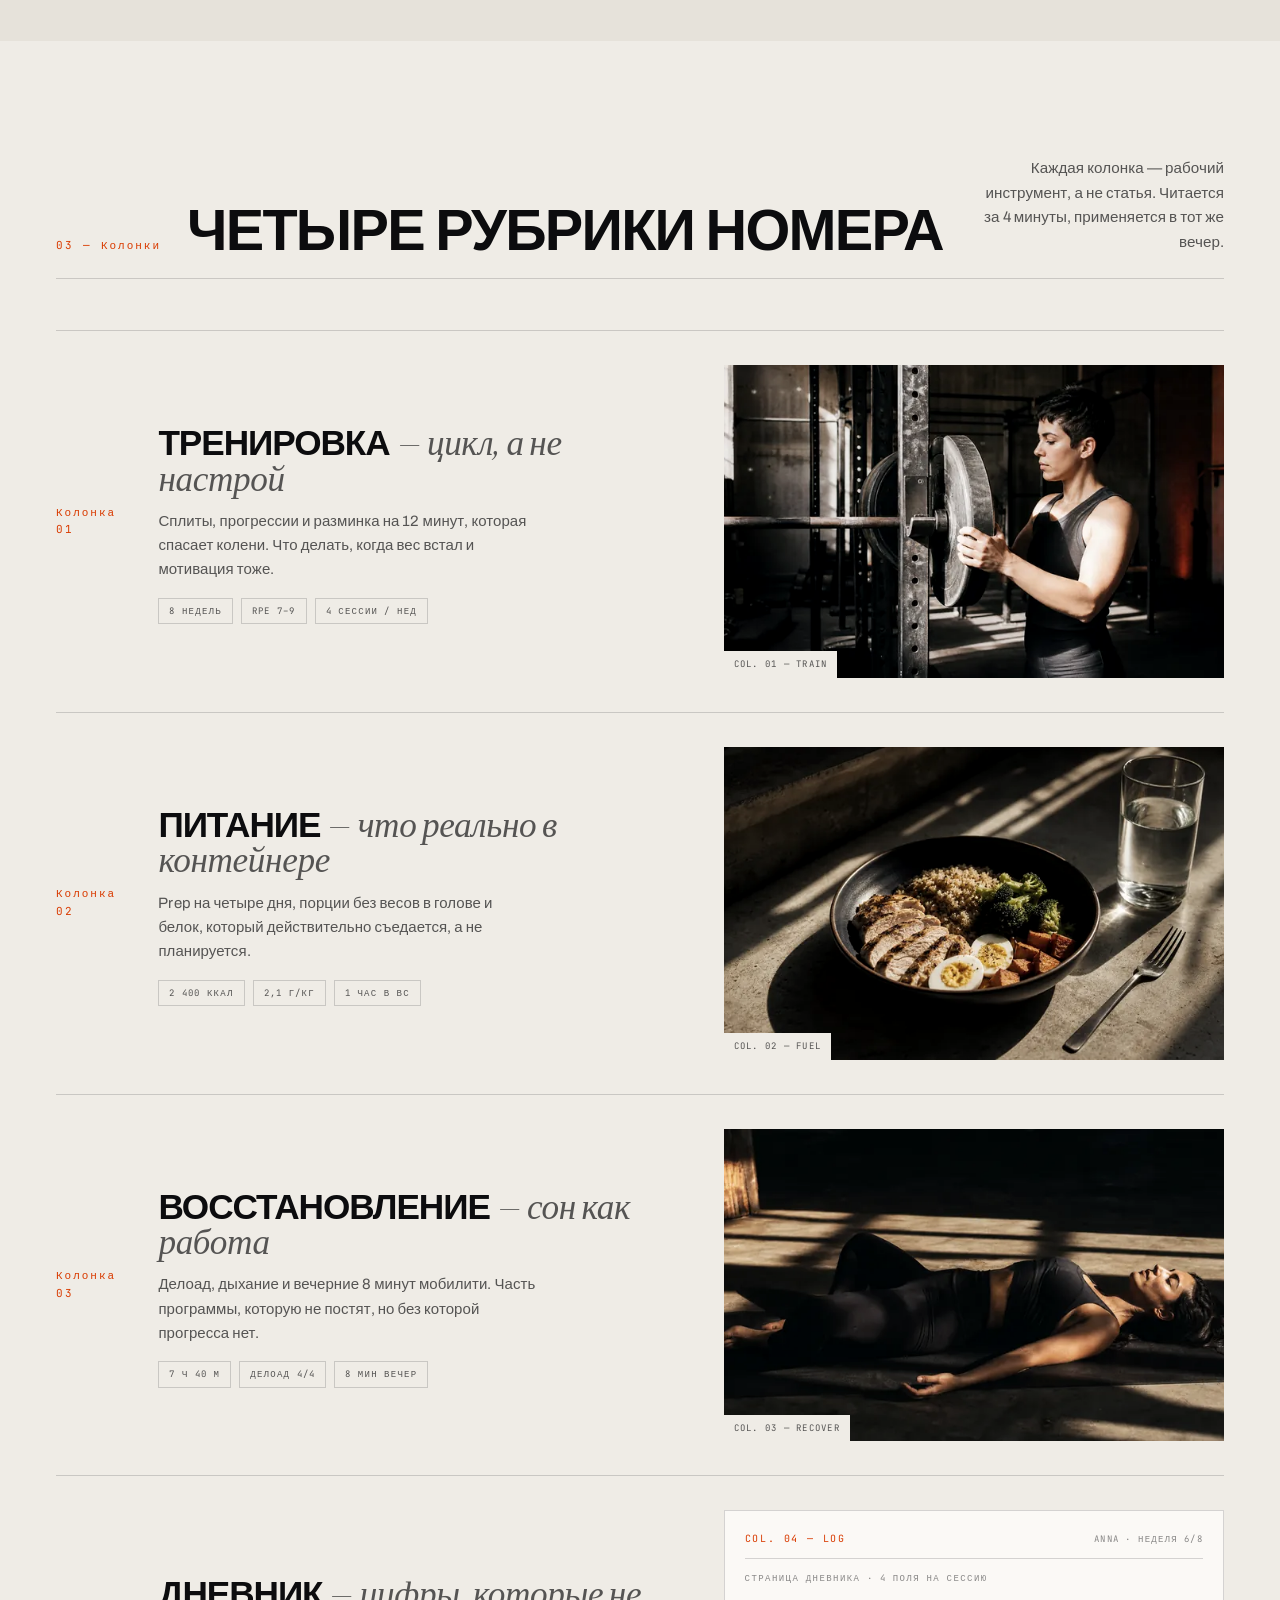
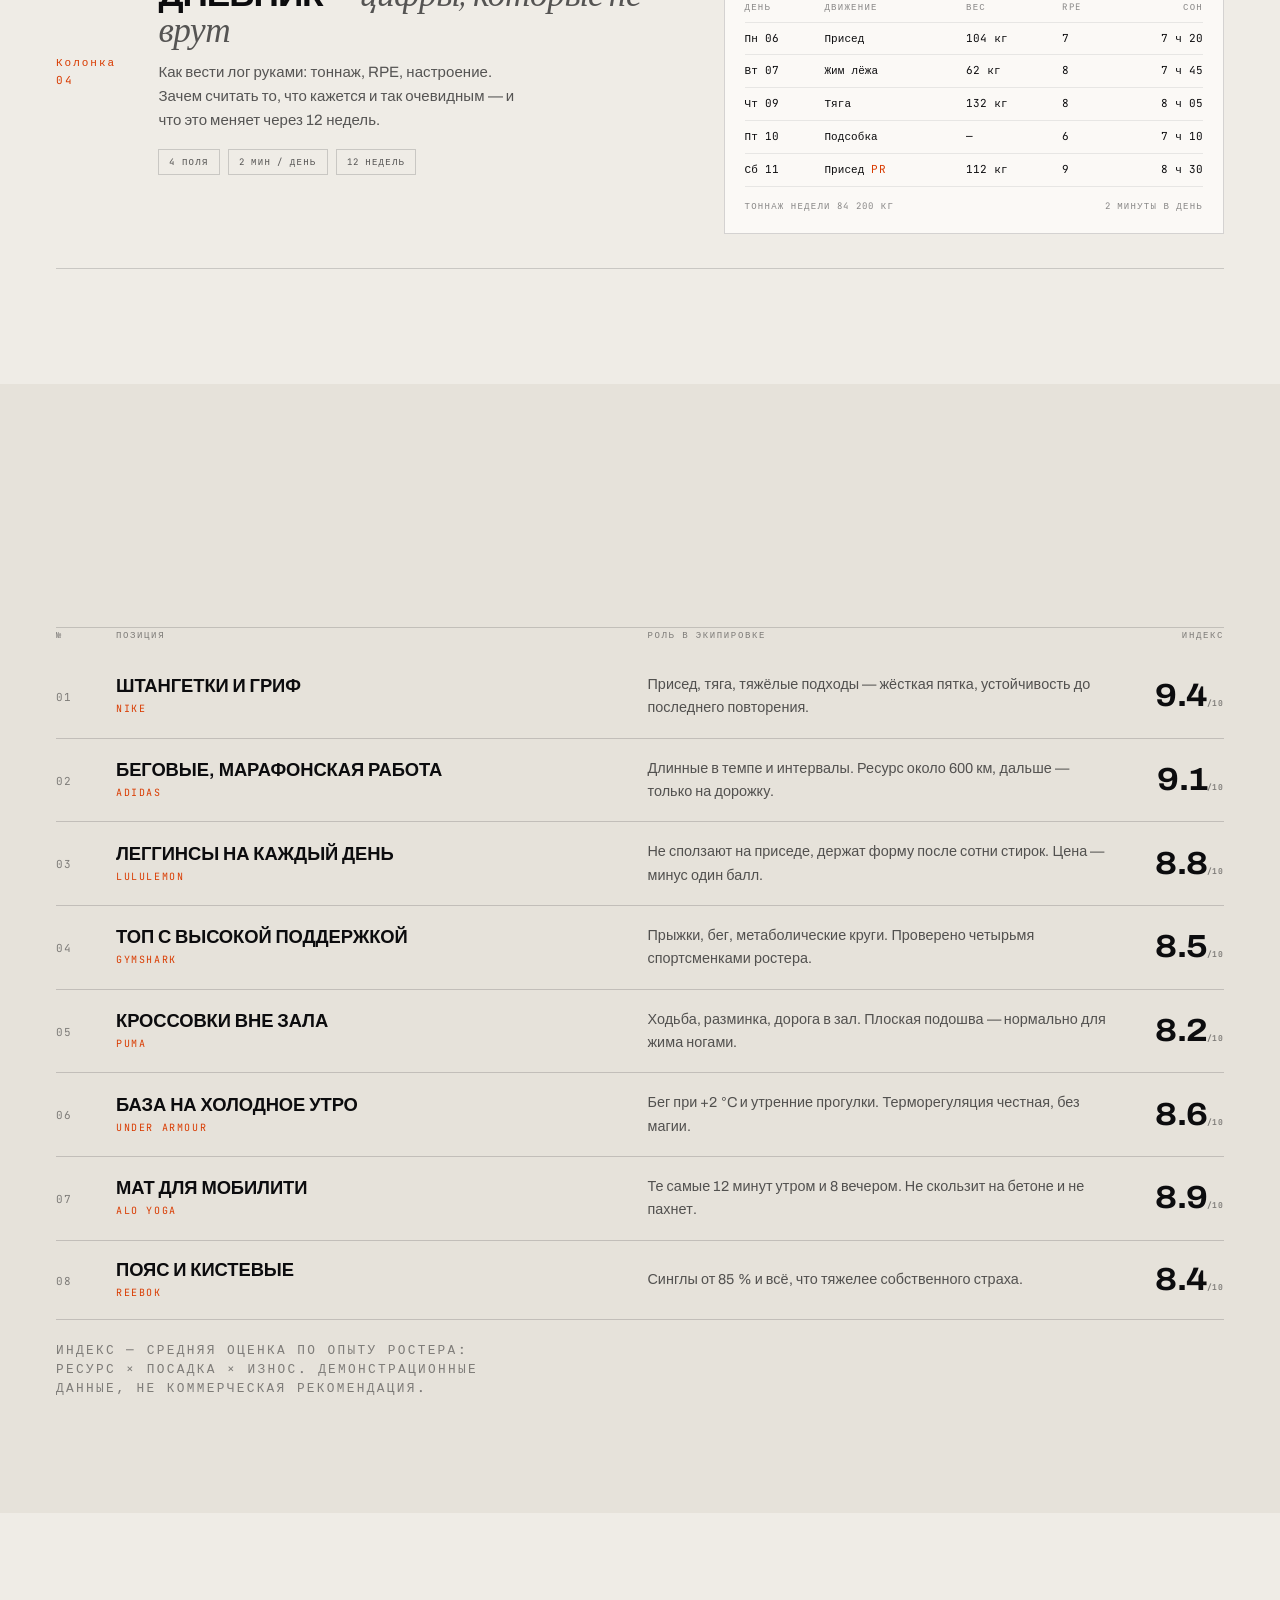
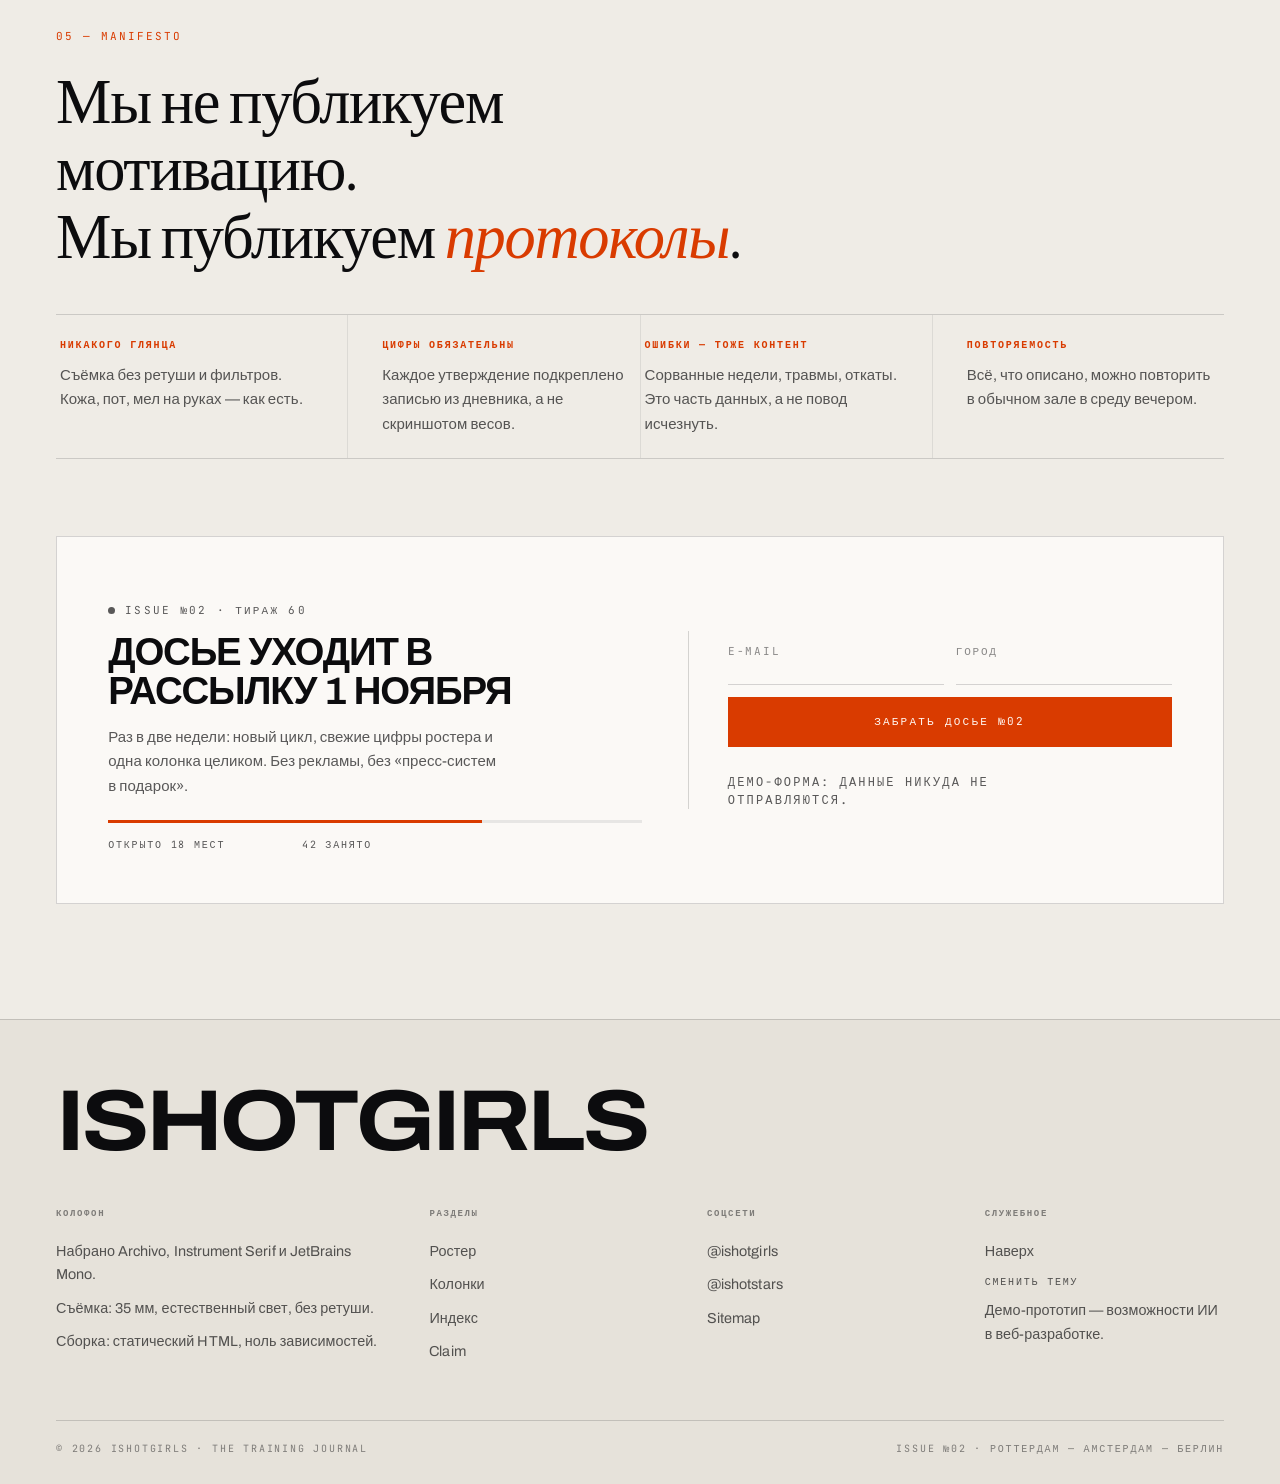
==== commit 7f0baad7: "redesign: Issue №02 — дизайн-система «Concrete / Ember» Полный редизайн лендинга: новый визуальный я" ====
--- a/index.html
+++ b/index.html
@@ -1,1182 +1,1383 @@
 <!DOCTYPE html>
 <html lang="ru" data-theme="dark">
 <head>
-<meta charset="UTF-8">
-<meta name="viewport" content="width=device-width, initial-scale=1.0">
-<title>ISHOTGIRLS — Field Notes · Выпуск №01 · Дневник реальных тренировок</title>
-<meta name="description" content="Кураторский дневник реальных тренировок: дисциплина, тоннаж, сон, еда. Без отфильтрованной мотивации — только то, что можно измерить и повторить.">
-<meta name="theme-color" content="#0A0A09" media="(prefers-color-scheme: dark)">
-<meta name="theme-color" content="#F4F0E6" media="(prefers-color-scheme: light)">
+<meta charset="utf-8">
+<meta name="viewport" content="width=device-width, initial-scale=1, viewport-fit=cover">
+<title>ISHOTGIRLS — The Training Journal · Issue №02</title>
+<meta name="description" content="Протокол, а не мотивация. Рабочий журнал шести спортсменок: сессии, тоннаж, личные рекорды, еда и восстановление. Issue №02.">
+<meta name="theme-color" content="#0B0B0C" media="(prefers-color-scheme: dark)">
+<meta name="theme-color" content="#EFECE6" media="(prefers-color-scheme: light)">
+<meta name="color-scheme" content="dark light">
+
 <meta property="og:type" content="website">
 <meta property="og:site_name" content="ISHOTGIRLS">
-<meta property="og:title" content="ISHOTGIRLS — Field Notes · Дневник реальных тренировок">
-<meta property="og:description" content="Реальные тренировки, а не отфильтрованная мотивация. Ростер, колонки, дневник. Выпуск №01.">
-<meta property="og:image" content="https://bestdeejay-design.github.io/ishotgirls/img/og-image.png">
-<meta property="og:image:width" content="1280">
-<meta property="og:image:height" content="640">
-<meta property="og:image:alt" content="Обложка выпуска №01: реальные тренировки, а не отфильтрованная мотивация">
+<meta property="og:title" content="ISHOTGIRLS — The Training Journal · Issue №02">
+<meta property="og:description" content="Протокол, а не мотивация. Шесть досье: сессии, тоннаж, рекорды, еда, восстановление.">
 <meta property="og:url" content="https://bestdeejay-design.github.io/ishotgirls/">
+<meta property="og:image" content="https://bestdeejay-design.github.io/ishotgirls/assets/img/og-cover.jpg">
+<meta property="og:image:width" content="1200">
+<meta property="og:image:height" content="630">
+<meta property="og:image:alt" content="ISHOTGIRLS — The Training Journal, Issue №02">
 <meta name="twitter:card" content="summary_large_image">
-<meta name="twitter:title" content="ISHOTGIRLS — Field Notes">
-<meta name="twitter:description" content="Реальные тренировки, а не отфильтрованная мотивация.">
-<meta name="twitter:image" content="https://bestdeejay-design.github.io/ishotgirls/img/og-image.png">
+<meta name="twitter:title" content="ISHOTGIRLS — The Training Journal · Issue №02">
+<meta name="twitter:description" content="Протокол, а не мотивация. Шесть досье.">
+<meta name="twitter:image" content="https://bestdeejay-design.github.io/ishotgirls/assets/img/og-cover.jpg">
+
 <link rel="canonical" href="https://bestdeejay-design.github.io/ishotgirls/">
-<meta name="robots" content="index,follow">
-<link rel="icon" href="data:image/svg+xml,<svg xmlns=%22http://www.w3.org/2000/svg%22 viewBox=%220 0 64 64%22><rect width=%2264%22 height=%2264%22 fill=%22%230A0A09%22/><rect x=%224%22 y=%224%22 width=%2256%22 height=%2256%22 fill=%22none%22 stroke=%22%237C8B5E%22 stroke-width=%222%22/><text x=%2232%22 y=%2245%22 font-size=%2234%22 font-family=%22Georgia,serif%22 font-style=%22italic%22 fill=%22%23EFE9DD%22 text-anchor=%22middle%22>i</text></svg>">
-<link rel="preload" href="assets/fonts/instrument-serif-latin.woff2" as="font" type="font/woff2" crossorigin>
-<link rel="preload" href="assets/fonts/archivo-latin.woff2" as="font" type="font/woff2" crossorigin>
-<link rel="preload" href="img/hero-main.webp" as="image" type="image/webp">
+<link rel="icon" href="assets/favicon.svg" type="image/svg+xml">
+<link rel="icon" href="assets/favicon-512.png" type="image/png" sizes="512x512">
+<link rel="apple-touch-icon" href="assets/apple-touch-icon.png">
+<link rel="sitemap" href="sitemap.xml">
+
+<link rel="preload" href="assets/fonts/archivo-var.woff2" as="font" type="font/woff2" crossorigin>
+<link rel="preload" href="assets/fonts/instrument-serif.woff2" as="font" type="font/woff2" crossorigin>
+<link rel="preload" href="assets/img/hero-1000.webp" as="image" type="image/webp" fetchpriority="high">
+<noscript><style>[data-reveal]{opacity:1!important;transform:none!important}.chip,.card__toggle,.to-top{display:none}.dossier{grid-template-rows:1fr!important}</style></noscript>
+
 <script type="application/ld+json">
-{"@context":"https://schema.org","@type":"Periodical","name":"ISHOTGIRLS — Field Notes","alternateName":"Дневник реальных тренировок","url":"https://bestdeejay-design.github.io/ishotgirls/","description":"Кураторский дневник реальных тренировок. Выпуск №01.","inLanguage":"ru","issn":"0000-0001","publisher":{"@type":"Organization","name":"ISHOTGIRLS"},"hasPart":[{"@type":"CreativeWorkSeries","name":"Ростер"},{"@type":"CreativeWorkSeries","name":"Колонки: Train · Fuel · Recover"}]}
+{"@context":"https://schema.org","@type":"Periodical","name":"ISHOTGIRLS — The Training Journal","url":"https://bestdeejay-design.github.io/ishotgirls/","description":"Протокол, а не мотивация. Рабочий журнал шести спортсменок.","inLanguage":"ru","issueNumber":"02","publisher":{"@type":"Organization","name":"ISHOTGIRLS"}}
 </script>
+
 <style>
 /* ============================================================
-   ISHOTGIRLS — design system v2 ("Field Notes")
-   ink / bone / olive + tan.  Instrument Serif · Archivo · JetBrains Mono
+   ISHOTGIRLS · DESIGN SYSTEM "CONCRETE / EMBER" · v2
+   ─────────────────────────────────────────────────────────────
+   Палитра:  ink #0B0B0C · bone #F4F1EC · ember #FF5A1F · steel #7B8794
+   Шрифты:   Archivo (var, wght+wdth) · Instrument Serif (italic display)
+             JetBrains Mono (var) — всё self-hosted, 280 KB на весь набор
+   Сетка:    12 колонок, --pad fluid 20→56px, --max 1440px
+   Токены темы переключаются атрибутом data-theme на <html>.
    ============================================================ */
-@font-face{font-family:"Archivo";src:url(assets/fonts/archivo-latin.woff2) format("woff2-variations");font-weight:100 900;font-style:normal;font-display:swap}
-@font-face{font-family:"Archivo X";src:url(assets/fonts/archivo-latin-expanded.woff2) format("woff2-variations");font-weight:100 900;font-stretch:100% 125%;font-style:normal;font-display:swap}
-@font-face{font-family:"Instrument Serif";src:url(assets/fonts/instrument-serif-latin.woff2) format("woff2");font-weight:400;font-style:normal;font-display:swap}
-@font-face{font-family:"Instrument Serif";src:url(assets/fonts/instrument-serif-latin-italic.woff2) format("woff2");font-weight:400;font-style:italic;font-display:swap}
-@font-face{font-family:"JetBrains Mono";src:url(assets/fonts/jetbrains-mono-latin.woff2) format("woff2-variations");font-weight:100 800;font-style:normal;font-display:swap}
-
+
+/* ---------- 1. Fonts ---------- */
+@font-face{font-family:"Archivo";src:url("assets/fonts/archivo-var.woff2") format("woff2-variations");font-weight:100 900;font-stretch:62% 125%;font-style:normal;font-display:swap}
+@font-face{font-family:"Archivo";src:url("assets/fonts/archivo-var-italic.woff2") format("woff2-variations");font-weight:100 900;font-stretch:62% 125%;font-style:italic;font-display:swap}
+@font-face{font-family:"Instrument Serif";src:url("assets/fonts/instrument-serif.woff2") format("woff2");font-weight:400;font-style:normal;font-display:swap}
+@font-face{font-family:"Instrument Serif";src:url("assets/fonts/instrument-serif-italic.woff2") format("woff2");font-weight:400;font-style:italic;font-display:swap}
+@font-face{font-family:"JetBrains Mono";src:url("assets/fonts/jetbrains-mono-var.woff2") format("woff2-variations");font-weight:100 800;font-style:normal;font-display:swap}
+
+/* ---------- 2. Tokens ---------- */
 :root{
-  /* palette -------------------------------------------------- */
-  --ink:#0A0A09; --ink-2:#101010; --ink-3:#161614; --ink-4:#1E1E1A;
-  --bone:#EFE9DD; --bone-2:#CFC6B2; --bone-3:#A69E8E;
-  --olive:#7C8B5E; --olive-2:#9BAA78; --olive-deep:#3C4630;
-  --tan:#C3B394; --clay:#8A6A4F;
-  /* semantic (dark = default) -------------------------------- */
-  --bg:var(--ink); --bg-2:var(--ink-2); --bg-3:var(--ink-3);
-  --fg:var(--bone); --fg-2:var(--bone-2); --muted:var(--bone-3);
-  --accent:var(--olive-2); --accent-soft:var(--olive); --on-accent:#0A0A09;
-  --line:color-mix(in srgb,var(--fg) 13%,transparent);
-  --line-2:color-mix(in srgb,var(--fg) 26%,transparent);
-  --scrim:rgba(10,10,9,.55);
-  /* type ----------------------------------------------------- */
-  --sans:"Archivo",system-ui,-apple-system,"Segoe UI",sans-serif;
-  --sans-x:"Archivo X","Archivo",system-ui,sans-serif;
-  --serif:"Instrument Serif",Georgia,"Times New Roman",serif;
-  --mono:"JetBrains Mono",ui-monospace,SFMono-Regular,Menlo,monospace;
-  /* rhythm --------------------------------------------------- */
-  --pad:clamp(18px,4.2vw,64px);
-  --gap:clamp(16px,2vw,28px);
-  --sec:clamp(64px,9vw,140px);
-  --r:2px;
-}
-html[data-theme="light"]{
-  --bg:#F4F0E6; --bg-2:#EDE7DA; --bg-3:#E4DCCB;
-  --fg:#14140F; --fg-2:#3A392F; --muted:#6E6A5C;
-  --accent:#4F5B36; --accent-soft:#6F7F52; --on-accent:#F4F0E6;
-  --line:color-mix(in srgb,#14140F 14%,transparent);
-  --line-2:color-mix(in srgb,#14140F 28%,transparent);
-  --scrim:rgba(244,240,230,.5);
-}
-*,*::before,*::after{box-sizing:border-box;margin:0;padding:0}
-html{-webkit-text-size-adjust:100%}
+  /* brand */
+  --ink:#0B0B0C; --ink-2:#101013; --panel:#151519;
+  --bone:#F4F1EC; --ember:#FF5A1F; --steel:#7B8794;
+  /* type */
+  --f-d:"Archivo","Helvetica Neue",Arial,sans-serif;
+  --f-s:"Instrument Serif",Georgia,"Times New Roman",serif;
+  --f-m:"JetBrains Mono",ui-monospace,"SFMono-Regular",Menlo,monospace;
+  /* layout */
+  --max:1440px;
+  --pad:clamp(18px,4.4vw,56px);
+  --nav-h:64px;
+  /* motion */
+  --ease:cubic-bezier(.22,.68,.24,1);
+  --dur:.5s;
+  /* dark theme (default) */
+  --bg:var(--ink);
+  --bg-2:var(--ink-2);
+  --surface:var(--panel);
+  --fg:var(--bone);
+  --dim:rgba(244,241,236,.58);
+  --faint:rgba(244,241,236,.34);
+  --line:rgba(244,241,236,.15);
+  --line-2:rgba(244,241,236,.07);
+  --accent:var(--ember);
+  --accent-ink:var(--ink);
+}
+[data-theme="light"]{
+  --bg:#EFECE6; --bg-2:#E6E2DA; --surface:#FBF9F6;
+  --fg:#0C0C0E;
+  --dim:rgba(12,12,14,.68);
+  --faint:rgba(12,12,14,.48);
+  --line:rgba(12,12,14,.16);
+  --line-2:rgba(12,12,14,.08);
+  --accent:#D93B00;
+  --accent-ink:#FFF7F2;
+}
+
+/* ---------- 3. Reset ---------- */
+*,*::before,*::after{box-sizing:border-box}
+*{margin:0;padding:0}
+html{-webkit-text-size-adjust:100%;scroll-behavior:smooth;scroll-padding-top:calc(var(--nav-h) + 12px)}
 body{
-  font-family:var(--sans);background:var(--bg);color:var(--fg);
-  font-size:16px;line-height:1.62;font-weight:400;letter-spacing:0;
-  -webkit-font-smoothing:antialiased;overflow-x:hidden;
-  transition:background .35s ease,color .35s ease;
-}
-img{display:block;max-width:100%;height:auto}
+  background:var(--bg);color:var(--fg);
+  font-family:var(--f-d);font-weight:400;font-size:clamp(15px,1.05vw,17px);
+  line-height:1.62;letter-spacing:.004em;
+  overflow-x:hidden;
+  transition:background var(--dur) var(--ease),color var(--dur) var(--ease);
+  -webkit-font-smoothing:antialiased;text-rendering:optimizeLegibility;
+}
+img,svg{display:block;max-width:100%}
+img{height:auto;background:var(--bg-2)}
 a{color:inherit;text-decoration:none}
-button{font:inherit;color:inherit;background:none;border:0;cursor:pointer}
+button,input,select{font:inherit;color:inherit;background:none;border:0}
+button{cursor:pointer}
+ul,ol{list-style:none}
 :focus-visible{outline:2px solid var(--accent);outline-offset:3px;border-radius:1px}
-::selection{background:var(--accent);color:var(--on-accent)}
-.wrap{max-width:1440px;margin:0 auto;padding-inline:var(--pad)}
-.skip{position:absolute;left:-9999px}
-.skip:focus{left:var(--pad);top:10px;z-index:99;background:var(--fg);color:var(--bg);padding:10px 16px;font-family:var(--mono);font-size:12px}
-
-/* ---------- primitives ---------- */
-.mono{font-family:var(--mono);font-size:11px;font-weight:500;letter-spacing:.16em;text-transform:uppercase;line-height:1.5}
-.mono--sm{font-size:10px;letter-spacing:.2em}
-.eyebrow{display:inline-flex;align-items:center;gap:10px;color:var(--accent)}
-.eyebrow::before{content:"";width:26px;height:1px;background:currentColor;opacity:.7}
-.display{font-family:var(--serif);font-weight:400;line-height:.95;letter-spacing:-.015em}
-.display em,.it{font-style:italic}
-.lede{color:var(--fg-2);font-size:clamp(15px,1.15vw,18px);max-width:56ch}
+::selection{background:var(--accent);color:var(--accent-ink)}
+
+/* ---------- 4. Type primitives ---------- */
+.mono{font-family:var(--f-m);font-size:.6875rem;font-weight:400;letter-spacing:.2em;text-transform:uppercase;line-height:1.5}
+.mono--xs{font-size:.625rem;letter-spacing:.18em}
+.serif{font-family:var(--f-s);font-weight:400;letter-spacing:0}
+.dim{color:var(--dim)} .faint{color:var(--faint)}
+.ember{color:var(--accent)}
+.display{
+  font-family:var(--f-d);font-weight:600;
+  font-variation-settings:"wdth" 108,"wght" 600;
+  font-size:clamp(2.6rem,8.4vw,6.4rem);line-height:.94;letter-spacing:-.035em;
+  text-transform:uppercase;
+}
+.h2{
+  font-family:var(--f-d);font-weight:600;font-variation-settings:"wdth" 106,"wght" 600;
+  font-size:clamp(1.9rem,5.2vw,3.6rem);line-height:1;letter-spacing:-.03em;text-transform:uppercase;
+}
+.h3{font-family:var(--f-d);font-weight:600;font-variation-settings:"wdth" 104,"wght" 600;
+  font-size:clamp(1.15rem,2.4vw,1.6rem);line-height:1.1;letter-spacing:-.02em;text-transform:uppercase}
+.serif-em{font-family:var(--f-s);font-style:italic;font-weight:400;text-transform:none;letter-spacing:-.01em}
+.outline-num{
+  font-family:var(--f-d);font-weight:700;font-variation-settings:"wdth" 120,"wght" 700;
+  color:transparent;-webkit-text-stroke:1px var(--line);
+  font-size:clamp(3.4rem,13vw,10rem);line-height:.78;letter-spacing:-.05em;
+}
+
+/* ---------- 5. Layout helpers ---------- */
+.wrap{width:100%;max-width:var(--max);margin-inline:auto;padding-inline:var(--pad)}
+.section{padding-block:clamp(64px,9vw,132px)}
 .rule{height:1px;background:var(--line);border:0}
-.hairline{border-top:1px solid var(--line)}
-
+.skip{position:absolute;left:-9999px;top:0;z-index:200;background:var(--accent);color:var(--accent-ink);padding:12px 18px}
+.skip:focus{left:8px;top:8px}
+
+/* section header: № · title · note */
+.shead{display:grid;grid-template-columns:auto 1fr;gap:14px 22px;align-items:end;
+  padding-bottom:18px;border-bottom:1px solid var(--line);margin-bottom:clamp(28px,4vw,52px)}
+.shead__idx{font-family:var(--f-m);font-size:.6875rem;letter-spacing:.18em;color:var(--accent);padding-bottom:.5em}
+.shead__note{grid-column:2;color:var(--dim);max-width:52ch;font-size:.95rem}
+@media (min-width:900px){
+  .shead{grid-template-columns:auto auto 1fr;gap:26px}
+  .shead__note{grid-column:3;text-align:right;justify-self:end;padding-bottom:.35em}
+}
+
+.kicker{display:inline-flex;align-items:center;gap:10px;color:var(--dim)}
+.kicker::before{content:"";width:26px;height:1px;background:var(--accent)}
+
+/* ---------- 6. Buttons ---------- */
 .btn{
-  --bg-btn:transparent;
-  display:inline-flex;align-items:center;gap:10px;position:relative;
-  padding:14px 22px;font-family:var(--mono);font-size:11px;font-weight:600;letter-spacing:.16em;text-transform:uppercase;
-  border:1px solid var(--line-2);border-radius:var(--r);color:var(--fg);background:var(--bg-btn);
-  transition:background .25s ease,color .25s ease,border-color .25s ease,transform .25s ease;
-  overflow:hidden;
-}
-.btn:hover{transform:translateY(-2px);border-color:var(--accent)}
-.btn--solid{background:var(--accent);color:var(--on-accent);border-color:var(--accent)}
-.btn--solid:hover{background:var(--fg);color:var(--bg);border-color:var(--fg)}
-.btn .arw{transition:transform .25s ease}
-.btn:hover .arw{transform:translateX(4px)}
-
-.sec{padding-block:var(--sec)}
-.sec--tight{padding-block:clamp(44px,6vw,88px)}
-.sec-head{display:grid;grid-template-columns:minmax(0,1.4fr) minmax(0,1fr);gap:var(--gap);align-items:end;padding-bottom:22px;border-bottom:1px solid var(--line-2);margin-bottom:clamp(28px,3.4vw,52px)}
-.sec-head h2{font-family:var(--serif);font-weight:400;font-size:clamp(34px,5.2vw,74px);line-height:.98;letter-spacing:-.02em}
-.sec-head .aside{justify-self:end;text-align:right;color:var(--muted);max-width:34ch}
-@media(max-width:860px){.sec-head{grid-template-columns:1fr}.sec-head .aside{text-align:left;justify-self:start}}
-
-/* ---------- scroll progress ---------- */
-.progress{position:fixed;inset:0 0 auto 0;height:2px;z-index:80;background:transparent;pointer-events:none}
-.progress i{display:block;height:100%;width:100%;background:var(--accent);transform:scaleX(0);transform-origin:0 50%}
-
-/* ---------- nav ---------- */
-.nav{position:sticky;top:0;z-index:70;background:color-mix(in srgb,var(--bg) 78%,transparent);backdrop-filter:blur(16px) saturate(1.25);border-bottom:1px solid var(--line)}
-.nav-in{max-width:1440px;margin:0 auto;padding:12px var(--pad);display:flex;align-items:center;gap:clamp(14px,2.4vw,36px)}
-.brand{display:flex;align-items:center;gap:12px;flex:0 0 auto}
-.brand .mark{width:30px;height:30px;border:1px solid var(--accent);display:grid;place-items:center;font-family:var(--serif);font-style:italic;font-size:19px;color:var(--fg);background:var(--bg-2)}
-.brand b{font-family:var(--sans-x);font-weight:700;font-size:16px;letter-spacing:.14em;font-stretch:110%}
-.brand span{display:block;font-family:var(--mono);font-size:9px;letter-spacing:.22em;color:var(--muted);text-transform:uppercase;margin-top:1px}
-.nav-links{display:flex;gap:clamp(12px,1.7vw,26px);margin-left:auto;list-style:none}
-.nav-links a{font-family:var(--mono);font-size:10.5px;letter-spacing:.14em;text-transform:uppercase;color:var(--muted);padding:6px 0;position:relative;transition:color .2s}
-.nav-links a::after{content:"";position:absolute;left:0;right:100%;bottom:0;height:1px;background:var(--accent);transition:right .28s ease}
-.nav-links a:hover{color:var(--fg)}
-.nav-links a:hover::after{right:0}
-.nav-tools{display:flex;align-items:center;gap:8px;flex:0 0 auto}
-.icon-btn{width:38px;height:38px;border:1px solid var(--line-2);border-radius:50%;display:grid;place-items:center;color:var(--fg-2);transition:color .2s,border-color .2s,background .2s}
-.icon-btn:hover{color:var(--fg);border-color:var(--accent)}
-.icon-btn svg{width:15px;height:15px;fill:none;stroke:currentColor;stroke-width:1.5}
-.burger{display:none}
-@media(max-width:1000px){.nav-links{display:none}.burger{display:grid}}
-.drawer{position:fixed;inset:0;z-index:90;background:var(--bg);padding:22px var(--pad) 40px;display:flex;flex-direction:column;gap:6px;
-  clip-path:inset(0 0 100% 0);transition:clip-path .45s cubic-bezier(.5,0,.2,1);pointer-events:none}
-.drawer[data-open="true"]{clip-path:inset(0 0 0 0);pointer-events:auto}
-.drawer .top{display:flex;justify-content:space-between;align-items:center;margin-bottom:24px}
-.drawer a.big{font-family:var(--serif);font-size:clamp(30px,8vw,46px);line-height:1.12;padding:12px 0;border-bottom:1px solid var(--line);display:flex;justify-content:space-between;align-items:baseline;gap:16px}
-.drawer a.big i{font-family:var(--mono);font-size:10px;font-style:normal;color:var(--muted);letter-spacing:.18em}
-.drawer .foot{margin-top:auto;color:var(--muted)}
-
-/* ---------- hero ---------- */
-.hero{padding-block:clamp(34px,5vw,74px) clamp(30px,4vw,58px)}
-.hero-in{display:grid;grid-template-columns:minmax(0,1.04fr) minmax(0,.96fr);gap:clamp(28px,4vw,72px);align-items:center}
-.hero h1{font-family:var(--serif);font-weight:400;font-size:clamp(44px,7vw,110px);line-height:.92;letter-spacing:-.025em;margin:18px 0 0}
-.hero h1 em{font-style:italic;color:var(--accent)}
-.hero h1 .small{display:block;font-size:.44em;letter-spacing:.01em;color:var(--fg-2);margin-top:.34em;line-height:1.1}
-.hero .lede{margin-top:26px}
-.hero-cta{display:flex;flex-wrap:wrap;gap:12px;margin-top:34px}
-.hero-stats{display:grid;grid-template-columns:repeat(4,minmax(0,1fr));gap:0;margin-top:clamp(30px,4vw,52px);border-top:1px solid var(--line);padding-top:18px}
-.hero-stats div{padding-right:16px;border-right:1px solid var(--line)}
-.hero-stats div:last-child{border-right:0}
-.hero-stats b{display:block;font-family:var(--mono);font-weight:600;font-size:clamp(17px,1.9vw,25px);letter-spacing:-.02em;color:var(--fg)}
-.hero-stats span{display:block;font-family:var(--mono);font-size:9.5px;letter-spacing:.16em;text-transform:uppercase;color:var(--muted);margin-top:5px}
-@media(max-width:640px){.hero-stats{grid-template-columns:repeat(2,1fr);gap:18px 0}.hero-stats div:nth-child(2n){border-right:0}}
-
-.hero-fig{position:relative;isolation:isolate;padding:0 0 26px 26px}
-.hero-fig::before{content:"";position:absolute;top:22px;right:-16px;bottom:-16px;left:22px;border:1px solid color-mix(in srgb,var(--accent) 55%,transparent);z-index:0}
-.hero-fig .shot{position:relative;z-index:1;aspect-ratio:4/5;overflow:hidden;background:var(--bg-3)}
-.hero-fig .shot img{width:100%;height:100%;object-fit:cover;filter:saturate(.95) contrast(1.03)}
-.hero-fig .shot::after{content:"";position:absolute;inset:0;background:linear-gradient(180deg,rgba(10,10,9,.12),transparent 32%,rgba(10,10,9,.28));pointer-events:none}
-.hero-fig .tagline{position:absolute;z-index:2;left:0;top:8px;height:100%;display:flex;align-items:flex-end;padding-bottom:8px;writing-mode:vertical-rl;transform:rotate(180deg);white-space:nowrap;color:var(--muted);letter-spacing:.24em}
-.hero-fig .inset{position:absolute;z-index:3;left:0;bottom:0;width:min(42%,200px);background:var(--bg);padding:8px;box-shadow:0 24px 50px -28px rgba(0,0,0,.7)}
-.hero-fig .inset img{aspect-ratio:1/1;object-fit:cover;width:100%}
-.hero-fig .inset figcaption{margin-top:8px}
-.hero-badge{position:absolute;z-index:4;right:14px;top:14px;background:var(--accent);color:var(--on-accent);padding:8px 12px;font-family:var(--mono);font-size:10px;letter-spacing:.18em;text-transform:uppercase;font-weight:600}
-@media(max-width:1000px){
-  .hero-in{grid-template-columns:1fr}
-  .hero-fig{max-width:520px;margin-top:10px}
-  .hero-fig .tagline{display:none}
-}
-
-/* ---------- ticker ---------- */
-.ticker{border-block:1px solid var(--line-2);background:var(--bg-2);overflow:hidden;padding:13px 0}
-.ticker-track{display:flex;gap:44px;width:max-content;animation:marq 46s linear infinite}
-.ticker:hover .ticker-track{animation-play-state:paused}
-.ticker span{font-family:var(--mono);font-size:11px;letter-spacing:.2em;text-transform:uppercase;color:var(--fg-2);display:flex;align-items:center;gap:44px;white-space:nowrap}
-.ticker span::after{content:"";width:5px;height:5px;background:var(--accent);border-radius:50%}
-@keyframes marq{from{transform:translateX(0)}to{transform:translateX(-50%)}}
-
-/* ---------- manifesto ---------- */
-.manifesto-block{display:grid;grid-template-columns:minmax(0,1.25fr) minmax(0,.75fr);gap:clamp(24px,4vw,80px);align-items:start}
-.statement{font-family:var(--serif);font-size:clamp(28px,4.1vw,58px);line-height:1.06;letter-spacing:-.015em}
-.statement em{font-style:italic;color:var(--accent)}
-.statement s{color:var(--muted);text-decoration-thickness:1px;text-decoration-color:color-mix(in srgb,var(--muted) 60%,transparent)}
-@media(max-width:900px){.manifesto-block{grid-template-columns:1fr}}
-.pull{border-left:1px solid var(--line-2);padding-left:22px;color:var(--fg-2)}
-.pull cite{display:block;font-family:var(--mono);font-size:10px;letter-spacing:.18em;text-transform:uppercase;color:var(--muted);margin-top:12px;font-style:normal}
-
-.principles{margin-top:clamp(40px,5vw,72px);border-top:1px solid var(--line-2)}
-.principle{display:grid;grid-template-columns:74px minmax(0,.9fr) minmax(0,1.1fr);gap:clamp(14px,2.4vw,40px);padding:24px 8px;border-bottom:1px solid var(--line);align-items:baseline;position:relative;transition:background .3s ease,padding .3s ease}
-.principle:hover{background:var(--bg-2);padding-inline:16px}
-.principle .no{font-family:var(--mono);font-size:11px;color:var(--accent);letter-spacing:.16em}
-.principle h3{font-family:var(--serif);font-weight:400;font-size:clamp(21px,2.4vw,34px);line-height:1.1}
-.principle p{color:var(--muted);font-size:15px;max-width:52ch}
-@media(max-width:760px){.principle{grid-template-columns:48px 1fr}.principle p{grid-column:2}}
-
-/* ---------- format / diary ---------- */
-.format{display:grid;grid-template-columns:minmax(0,1fr) minmax(0,.86fr);gap:clamp(30px,5vw,84px);align-items:center}
-@media(max-width:960px){.format{grid-template-columns:1fr}}
-.steps{list-style:none;border-top:1px solid var(--line-2);margin-top:26px}
-.steps li{display:grid;grid-template-columns:52px 1fr;gap:18px;padding:20px 0;border-bottom:1px solid var(--line)}
-.steps .n{font-family:var(--mono);font-size:11px;color:var(--accent);letter-spacing:.16em;padding-top:5px}
-.steps h3{font-family:var(--sans);font-weight:600;font-size:17px;letter-spacing:-.01em;margin-bottom:5px}
-.steps p{color:var(--muted);font-size:14.5px;max-width:46ch}
-
-/* phone mock */
-.phone-shell{position:relative;justify-self:center;width:min(100%,322px)}
-.phone{position:relative;border:1px solid var(--line-2);background:var(--bg-3);border-radius:32px;padding:9px;box-shadow:0 40px 80px -40px rgba(0,0,0,.75)}
-.phone .screen{background:var(--bg-2);border-radius:24px;overflow:hidden;border:1px solid var(--line)}
-.phone .notch{position:absolute;top:16px;left:50%;transform:translateX(-50%);width:74px;height:5px;border-radius:3px;background:var(--line-2);z-index:2}
-.ph-top{display:flex;align-items:center;justify-content:space-between;padding:22px 16px 12px;border-bottom:1px solid var(--line)}
-.ph-cover{position:relative;height:190px;overflow:hidden}
-.ph-cover img{width:100%;height:100%;object-fit:cover;object-position:center 22%}
-.ph-cover .ov{position:absolute;inset:0;background:linear-gradient(180deg,rgba(10,10,9,.15),rgba(10,10,9,.85));display:flex;flex-direction:column;justify-content:flex-end;padding:14px 16px;color:var(--bone)}
-.ph-row{display:flex;justify-content:space-between;align-items:center;padding:11px 16px;border-bottom:1px solid var(--line);font-family:var(--mono);font-size:10.5px;letter-spacing:.08em;color:var(--fg-2)}
-.ph-row b{color:var(--fg);font-weight:600}
-.ph-row .ok{color:var(--accent)}
-.ph-bar{height:4px;background:var(--line);margin:0 16px;position:relative;overflow:hidden}
-.ph-bar i{position:absolute;inset:0 auto 0 0;background:var(--accent);width:78%}
-.ph-foot{padding:14px 16px 18px;display:flex;justify-content:space-between;align-items:center}
-.phone-note{position:absolute;right:-14px;bottom:44px;background:var(--bg);border:1px solid var(--line-2);padding:12px 14px;max-width:190px;transform:rotate(-2.4deg)}
-@media(max-width:420px){.phone-note{right:0;bottom:-22px;max-width:170px;transform:none}}
-
-/* ---------- roster ---------- */
-.filters{display:flex;flex-wrap:wrap;gap:8px;margin-bottom:26px}
-.chip{font-family:var(--mono);font-size:10.5px;letter-spacing:.14em;text-transform:uppercase;padding:9px 14px;border:1px solid var(--line);border-radius:999px;color:var(--muted);transition:all .22s ease}
-.chip:hover{color:var(--fg);border-color:var(--line-2)}
-.chip[aria-pressed="true"]{background:var(--accent);border-color:var(--accent);color:var(--on-accent)}
-.chip i{font-style:normal;opacity:.6;margin-left:6px}
-
-.roster{display:grid;grid-template-columns:repeat(6,minmax(0,1fr));gap:clamp(12px,1.5vw,22px)}
-.card{grid-column:span 2}
-.card{position:relative;border:1px solid var(--line);background:var(--bg-2);overflow:hidden;transition:border-color .3s ease,transform .4s ease,opacity .35s ease}
-.card:hover{border-color:var(--line-2);transform:translateY(-3px)}
+  --btn-bg:transparent;--btn-fg:var(--fg);--btn-bd:var(--line);
+  display:inline-flex;align-items:center;justify-content:center;gap:10px;
+  padding:15px 26px;background:var(--btn-bg);color:var(--btn-fg);border:1px solid var(--btn-bd);
+  font-family:var(--f-m);font-size:.6875rem;letter-spacing:.2em;text-transform:uppercase;
+  transition:background var(--dur) var(--ease),color var(--dur) var(--ease),border-color var(--dur) var(--ease),transform .18s var(--ease);
+  position:relative;isolation:isolate;text-align:center;
+}
+.btn:hover{transform:translateY(-2px)}
+.btn--solid{--btn-bg:var(--accent);--btn-fg:var(--accent-ink);--btn-bd:var(--accent)}
+.btn--solid:hover{--btn-bg:var(--fg);--btn-bd:var(--fg);--btn-fg:var(--bg)}
+.btn--ghost:hover{--btn-bd:var(--accent);--btn-fg:var(--accent)}
+.btn--block{width:100%}
+.btn__dot{width:7px;height:7px;background:currentColor;border-radius:50%}
+
+/* ---------- 7. Nav ---------- */
+.nav{position:fixed;inset:0 0 auto;z-index:60;background:color-mix(in srgb,var(--bg) 82%,transparent);
+  backdrop-filter:blur(14px) saturate(140%);-webkit-backdrop-filter:blur(14px) saturate(140%);
+  border-bottom:1px solid transparent;transition:border-color var(--dur) var(--ease),background var(--dur) var(--ease)}
+.nav.is-stuck{border-bottom-color:var(--line)}
+.nav__in{display:flex;align-items:center;justify-content:space-between;gap:18px;height:var(--nav-h)}
+.brand{display:flex;align-items:baseline;gap:9px;font-weight:700;font-variation-settings:"wdth" 112,"wght" 700;
+  font-size:1.0625rem;letter-spacing:-.02em;text-transform:uppercase}
+.brand__m{width:12px;height:12px;flex:none;background:var(--accent);transform:translateY(-1px) skewX(-14deg)}
+.brand__i{font-family:var(--f-m);font-size:.5625rem;letter-spacing:.16em;color:var(--dim);font-weight:400}
+.nav__menu{display:none;gap:26px;align-items:center}
+.nav__menu a{font-family:var(--f-m);font-size:.6875rem;letter-spacing:.16em;text-transform:uppercase;color:var(--dim);
+  padding:6px 0;position:relative;transition:color .25s var(--ease)}
+.nav__menu a::after{content:"";position:absolute;left:0;right:100%;bottom:0;height:1px;background:var(--accent);transition:right .3s var(--ease)}
+.nav__menu a:hover,.nav__menu a[aria-current="true"]{color:var(--fg)}
+.nav__menu a:hover::after,.nav__menu a[aria-current="true"]::after{right:0}
+.nav__tools{display:flex;align-items:center;gap:10px}
+.icon-btn{width:38px;height:38px;display:grid;place-items:center;border:1px solid var(--line);color:var(--dim);
+  transition:color .25s var(--ease),border-color .25s var(--ease),background .25s var(--ease)}
+.icon-btn:hover{color:var(--fg);border-color:var(--fg)}
+.icon-btn svg{width:16px;height:16px;fill:none;stroke:currentColor;stroke-width:1.5}
+.nav__cta{display:none}
+.progress{position:fixed;top:0;left:0;height:2px;width:100%;transform:scaleX(0);transform-origin:0 50%;
+  background:var(--accent);z-index:70;pointer-events:none}
+@media (min-width:1000px){
+  .nav__menu{display:flex}
+  .nav__cta{display:inline-flex;padding:11px 18px}
+  .burger{display:none}
+}
+/* mobile sheet */
+.sheet{position:fixed;inset:0;z-index:80;background:var(--bg);display:grid;grid-template-rows:auto 1fr auto;
+  padding:calc(var(--nav-h) + 6px) var(--pad) calc(22px + env(safe-area-inset-bottom));
+  transform:translateY(-101%);transition:transform .45s var(--ease);visibility:hidden}
+.sheet[data-open="true"]{transform:none;visibility:visible}
+.sheet__links{display:flex;flex-direction:column;justify-content:center;gap:2px}
+.sheet__links a{display:flex;align-items:baseline;gap:14px;padding:12px 0;border-bottom:1px solid var(--line-2);
+  font-family:var(--f-d);font-weight:600;font-variation-settings:"wdth" 106,"wght" 600;
+  font-size:clamp(1.7rem,9vw,2.6rem);line-height:1.05;letter-spacing:-.03em;text-transform:uppercase}
+.sheet__links em{font-family:var(--f-m);font-style:normal;font-size:.625rem;letter-spacing:.16em;color:var(--accent);min-width:2.2em}
+.sheet__foot{display:flex;justify-content:space-between;gap:12px;color:var(--dim)}
+
+/* ---------- 8. Hero ---------- */
+.hero{position:relative;padding-top:calc(var(--nav-h) + clamp(28px,6vw,64px));padding-bottom:clamp(20px,3vw,40px);overflow:hidden}
+.hero::before{content:"";position:absolute;inset:0;pointer-events:none;
+  background:radial-gradient(120% 80% at 78% 6%,rgba(255,90,31,.14),transparent 62%);
+  opacity:.9;z-index:0}
+.hero__in{position:relative;z-index:1;display:grid;gap:clamp(30px,5vw,54px)}
+.hero__kicker{color:var(--dim)}
+.hero__title{position:relative}
+.hero__title em{white-space:nowrap}
+.hero__lede{margin-top:20px;max-width:46ch;color:var(--dim);font-size:clamp(1rem,1.3vw,1.15rem)}
+.hero__acts{display:flex;flex-wrap:wrap;gap:12px;margin-top:30px}
+.hero__meta{margin-top:34px;display:grid;grid-template-columns:repeat(2,minmax(0,1fr));gap:1px;background:var(--line-2);
+  border-top:1px solid var(--line)}
+.hero__meta div{background:var(--bg);padding:16px 4px 14px}
+.hero__meta b{display:block;font-family:var(--f-d);font-weight:600;font-variation-settings:"wdth" 104,"wght" 620;
+  font-size:clamp(1.5rem,3.6vw,2.3rem);line-height:1;letter-spacing:-.03em}
+.hero__meta span{display:block;margin-top:8px;font-family:var(--f-m);font-size:.625rem;letter-spacing:.16em;
+  text-transform:uppercase;color:var(--faint)}
+.hero__fig{position:relative;isolation:isolate}
+.hero__fig img{width:100%;aspect-ratio:4/5;object-fit:cover;object-position:50% 22%;filter:saturate(.92) contrast(1.04)}
+.hero__fig::after{content:"";position:absolute;inset:0;background:linear-gradient(to top,rgba(11,11,12,.72),transparent 56%);pointer-events:none}
+.hero__tag{position:absolute;top:0;left:0;z-index:2;display:flex;align-items:center;gap:8px;
+  background:var(--accent);color:var(--accent-ink);padding:9px 13px;
+  font-family:var(--f-m);font-size:.625rem;letter-spacing:.18em;text-transform:uppercase}
+.hero__spec{position:absolute;left:0;right:0;bottom:0;z-index:2;display:grid;grid-template-columns:1fr auto;
+  gap:10px 16px;align-items:end;padding:18px;color:#F4F1EC}
+.hero__spec dl{display:flex;gap:18px;flex-wrap:wrap}
+.hero__spec dt{font-family:var(--f-m);font-size:.5625rem;letter-spacing:.16em;text-transform:uppercase;opacity:.62}
+.hero__spec dd{font-family:var(--f-d);font-weight:600;font-variation-settings:"wdth" 104,"wght" 600;font-size:1.05rem}
+.hero__name{font-family:var(--f-d);font-weight:600;font-variation-settings:"wdth" 108,"wght" 640;
+  font-size:clamp(1.5rem,4vw,2rem);line-height:1;text-transform:uppercase;letter-spacing:-.02em}
+.hero__rail{display:none}
+@media (min-width:760px){
+  .hero__meta{grid-template-columns:repeat(4,minmax(0,1fr))}
+}
+@media (min-width:1000px){
+  .hero__in{grid-template-columns:1.08fr .92fr;align-items:end;gap:clamp(30px,4vw,72px)}
+  .hero__fig img{aspect-ratio:4/5;max-height:78vh}
+  .hero__rail{display:block;position:absolute;right:calc(-1 * var(--pad));top:calc(var(--nav-h) + 40px);
+    writing-mode:vertical-rl;font-family:var(--f-m);font-size:.625rem;letter-spacing:.34em;
+    text-transform:uppercase;color:var(--faint);transform:translateX(-100%)}
+}
+
+/* ---------- 9. Ticker ---------- */
+.ticker{border-block:1px solid var(--line);overflow:hidden;background:var(--bg-2);margin-top:clamp(28px,4vw,56px)}
+.ticker__track{display:flex;width:max-content;animation:slide 46s linear infinite}
+.ticker:hover .ticker__track{animation-play-state:paused}
+.ticker__set{display:flex;align-items:center;gap:34px;padding:13px 17px}
+.ticker__i{display:flex;align-items:center;gap:12px;font-family:var(--f-m);font-size:.6875rem;letter-spacing:.16em;
+  text-transform:uppercase;color:var(--dim);white-space:nowrap}
+.ticker__i::before{content:"";width:5px;height:5px;background:var(--accent);flex:none}
+.ticker__i b{color:var(--fg);font-weight:400}
+@keyframes slide{to{transform:translateX(-50%)}}
+@media (prefers-reduced-motion:reduce){.ticker__track{animation:none}}
+
+/* ---------- 10. Issue block ---------- */
+.issue{display:grid;gap:clamp(26px,4vw,50px)}
+.issue__num{position:relative}
+.issue__body p{color:var(--dim);max-width:60ch}
+.issue__body p + p{margin-top:16px}
+.specs{margin-top:clamp(24px,3vw,40px);border-top:1px solid var(--line)}
+.spec{display:grid;grid-template-columns:auto 1fr;gap:6px 16px;padding:20px 0;border-bottom:1px solid var(--line);
+  transition:padding-inline .4s var(--ease)}
+.spec__n{font-family:var(--f-m);font-size:.6875rem;letter-spacing:.16em;color:var(--accent);padding-top:.35em}
+.spec h3{font-family:var(--f-d);font-weight:600;font-variation-settings:"wdth" 104,"wght" 600;
+  font-size:clamp(1rem,2vw,1.25rem);text-transform:uppercase;letter-spacing:-.01em;line-height:1.15}
+.spec p{grid-column:2;color:var(--dim);font-size:.95rem;max-width:44ch}
+@media (min-width:760px){
+  .spec{grid-template-columns:auto minmax(210px,.7fr) 1fr;align-items:baseline}
+  .spec p{grid-column:3}
+  .spec:hover{padding-inline:14px 0}
+}
+.serial{margin-top:clamp(22px,3vw,34px);border-top:1px solid var(--line)}
+.serial__row{display:grid;grid-template-columns:auto 1fr auto;gap:10px 14px;align-items:baseline;
+  padding:13px 0;border-bottom:1px solid var(--line-2);color:var(--dim)}
+.serial__row.is-now{color:var(--fg)}
+.serial__n{font-family:var(--f-m);font-size:.6875rem;letter-spacing:.14em;color:var(--faint)}
+.serial__row.is-now .serial__n{color:var(--accent)}
+.serial__t{font-family:var(--f-d);font-weight:600;font-variation-settings:"wdth" 104,"wght" 620;
+  font-size:1rem;text-transform:uppercase;letter-spacing:-.01em}
+.serial__d{font-family:var(--f-m);font-size:.6875rem;letter-spacing:.1em}
+.serial__s{grid-column:2 / -1;font-family:var(--f-m);font-size:.5625rem;letter-spacing:.16em;text-transform:uppercase;color:var(--faint)}
+.serial__row.is-now .serial__s{color:var(--accent)}
+@media (min-width:1000px){
+  .issue{grid-template-columns:minmax(0,1fr) minmax(0,1fr);align-items:start}
+  .issue__num{position:sticky;top:calc(var(--nav-h) + 30px)}
+}
+
+/* ---------- 11. Roster ---------- */
+.filters{display:flex;flex-wrap:wrap;gap:8px;margin-bottom:clamp(20px,3vw,32px)}
+.chip{padding:9px 15px;border:1px solid var(--line);color:var(--dim);
+  font-family:var(--f-m);font-size:.625rem;letter-spacing:.16em;text-transform:uppercase;
+  transition:color .25s var(--ease),border-color .25s var(--ease),background .25s var(--ease)}
+.chip:hover{color:var(--fg);border-color:var(--fg)}
+.chip[aria-pressed="true"]{background:var(--accent);border-color:var(--accent);color:var(--accent-ink)}
+.chip sup{font-size:.5625rem;opacity:.7}
+
+.roster{display:grid;gap:clamp(14px,1.6vw,22px);grid-template-columns:repeat(auto-fill,minmax(min(100%,264px),1fr))}
+.card{position:relative;background:var(--surface);border:1px solid var(--line-2);overflow:hidden;
+  transition:border-color .35s var(--ease),transform .35s var(--ease)}
+.card:hover{border-color:var(--line)}
 .card[hidden]{display:none}
-.card .media{position:relative;aspect-ratio:3/4;overflow:hidden;background:var(--bg-3)}
-.card .media img{width:100%;height:100%;object-fit:cover;transition:transform .8s cubic-bezier(.2,.7,.2,1),filter .5s ease;filter:saturate(.96)}
-.card:hover .media img{transform:scale(1.045)}
-.card .media::after{content:"";position:absolute;inset:0;background:linear-gradient(180deg,transparent 45%,rgba(10,10,9,.72));opacity:.85;transition:opacity .4s}
-.card .idx{position:absolute;z-index:2;top:11px;left:11px;font-family:var(--mono);font-size:9.5px;letter-spacing:.16em;padding:5px 8px;background:color-mix(in srgb,var(--bg) 78%,transparent);backdrop-filter:blur(6px);color:var(--fg);border:1px solid var(--line)}
-.card .disc{position:absolute;z-index:2;top:11px;right:11px;font-family:var(--mono);font-size:9.5px;letter-spacing:.16em;color:var(--bone)}
-.card .id{position:absolute;z-index:2;left:14px;right:14px;bottom:12px;color:var(--bone)}
-.card .id b{display:block;font-family:var(--serif);font-weight:400;font-size:clamp(23px,2.3vw,31px);line-height:1;letter-spacing:-.01em}
-.card .id span{display:block;font-family:var(--mono);font-size:9.5px;letter-spacing:.16em;text-transform:uppercase;color:var(--bone-2);margin-top:5px}
-.card .body{padding:14px 15px 16px}
-.card .body p{color:var(--muted);font-size:14px;min-height:2.9em}
-.card .stats{display:grid;grid-template-columns:repeat(3,1fr);gap:8px;margin-top:14px;padding-top:12px;border-top:1px solid var(--line)}
-.card .stats b{display:block;font-family:var(--mono);font-size:13px;font-weight:600;color:var(--fg)}
-.card .stats span{display:block;font-family:var(--mono);font-size:8.5px;letter-spacing:.14em;text-transform:uppercase;color:var(--muted);margin-top:3px}
-.card .go{display:flex;align-items:center;justify-content:space-between;margin-top:14px;font-family:var(--mono);font-size:10px;letter-spacing:.16em;text-transform:uppercase;color:var(--accent)}
-.card .go .arw{transition:transform .3s}
-.card:hover .go .arw{transform:translateX(5px)}
-/* a plate whose frame is still in the lab — deliberate editorial placeholder */
-.media--pending{background:repeating-linear-gradient(135deg,transparent 0 11px,color-mix(in srgb,var(--fg) 7%,transparent) 11px 12px),var(--bg-3);display:grid;place-items:center;padding:22px;text-align:center}
-.media--pending::after{background:none!important}
-.media--pending .note{color:var(--muted);max-width:24ch;position:relative;z-index:2}
-.media--pending .note b{display:block;font-family:var(--serif);font-style:italic;font-weight:400;font-size:clamp(30px,3vw,44px);line-height:1;color:var(--fg);opacity:.32;margin-bottom:12px}
-/* horizontal card: portrait plate on the left, numbers on the right */
-.card--row{grid-column:span 3;display:grid;grid-template-columns:minmax(0,.78fr) minmax(0,1.22fr)}
-.card--row .media{aspect-ratio:3/4;height:100%;min-height:300px}
-.card--row .media::after{background:linear-gradient(180deg,rgba(10,10,9,.25),rgba(10,10,9,.55))}
-.card--row .body{align-self:center;padding:clamp(16px,2vw,26px)}
-.card--row .body p{min-height:0;max-width:44ch}
-.card--row .id{position:static;color:inherit;margin-bottom:6px}
-.card--row .id b{color:var(--fg);font-size:clamp(24px,2.1vw,32px)}
-.card--row .id span{color:var(--muted)}
-.card--row .disc{display:none}
-/* feature profile — the issue's "athlete of the month" plate */
-.feature{display:grid;grid-template-columns:minmax(0,.82fr) minmax(0,1.18fr);gap:clamp(20px,3.4vw,64px);align-items:center;border:1px solid var(--line);background:var(--bg-2);padding:clamp(14px,2vw,26px);margin-bottom:clamp(16px,2.4vw,30px)}
-.feature .fmedia{position:relative;isolation:isolate;padding:0 14px 14px 0}
-.feature .fmedia::before{content:"";position:absolute;top:14px;right:0;bottom:0;left:14px;border:1px solid color-mix(in srgb,var(--accent) 55%,transparent)}
-.feature .fmedia img{position:relative;z-index:1;width:100%;aspect-ratio:4/5;object-fit:cover;object-position:center 20%;filter:saturate(.96)}
-.feature .fbody{padding:clamp(4px,1vw,18px) clamp(4px,1vw,18px) clamp(4px,1vw,18px) 0}
-.feature h3{font-family:var(--serif);font-weight:400;font-size:clamp(34px,4.6vw,66px);line-height:.98;letter-spacing:-.02em;margin:12px 0 6px}
-.feature .fmeta{color:var(--muted);margin-bottom:18px}
-.feature .fquote{font-family:var(--serif);font-size:clamp(18px,1.9vw,25px);line-height:1.3;font-style:italic;border-left:1px solid var(--line-2);padding-left:16px;margin:18px 0;max-width:48ch}
-.feature .fstats{display:grid;grid-template-columns:repeat(3,minmax(0,1fr));gap:12px;border-top:1px solid var(--line);padding-top:16px;margin-top:20px}
-.feature .fstats b{display:block;font-family:var(--mono);font-size:clamp(15px,1.6vw,20px);font-weight:600}
-.feature .fstats span{display:block;font-family:var(--mono);font-size:9px;letter-spacing:.14em;text-transform:uppercase;color:var(--muted);margin-top:4px}
-@media(max-width:860px){.feature{grid-template-columns:1fr}.feature .fmedia{max-width:420px}}
-
-@media(max-width:1050px){
-  .roster{grid-template-columns:repeat(2,minmax(0,1fr))}
-  .card,.card--row{grid-column:span 1}
-}
-@media(max-width:620px){
-  .roster{grid-template-columns:1fr}
-  .card--row{grid-template-columns:1fr}
-  .card--row .media{min-height:300px}
-}
-
-/* ---------- band (full-bleed) ---------- */
-.band{position:relative;isolation:isolate;overflow:hidden;border-block:1px solid var(--line-2)}
-.band img{width:100%;height:clamp(280px,44vw,540px);object-fit:cover;filter:saturate(.9) contrast(1.04)}
-.band .ov{position:absolute;inset:0;background:linear-gradient(90deg,rgba(10,10,9,.88) 0%,rgba(10,10,9,.5) 45%,rgba(10,10,9,.15) 100%);display:flex;align-items:center}
-html[data-theme="light"] .band .ov{background:linear-gradient(90deg,rgba(10,10,9,.82) 0%,rgba(10,10,9,.45) 50%,rgba(10,10,9,.1) 100%)}
-.band .in{max-width:1440px;margin:0 auto;padding:0 var(--pad);color:var(--bone);width:100%;display:grid;grid-template-columns:minmax(0,1fr) minmax(0,.8fr);gap:var(--gap);align-items:center}
-.band h2{font-family:var(--serif);font-weight:400;font-size:clamp(30px,4.6vw,64px);line-height:1;letter-spacing:-.02em;max-width:18ch}
-.band h2 em{font-style:italic;color:var(--olive-2)}
-.band .meta{color:color-mix(in srgb,var(--bone) 78%,transparent);font-size:15px;max-width:40ch}
-.band .meta b{display:block;font-family:var(--mono);font-size:10px;letter-spacing:.2em;text-transform:uppercase;color:var(--olive-2);margin-bottom:12px}
-@media(max-width:860px){.band .in{grid-template-columns:1fr}}
-
-/* ---------- columns ---------- */
-.cols{display:grid;grid-template-columns:repeat(3,minmax(0,1fr));gap:clamp(14px,1.8vw,26px)}
-.col{border:1px solid var(--line);background:var(--bg-2);display:flex;flex-direction:column;transition:border-color .3s,transform .4s}
-.col:hover{border-color:var(--line-2);transform:translateY(-3px)}
-.col .media{aspect-ratio:16/10;overflow:hidden;position:relative;background:var(--bg-3)}
-.col .media img{width:100%;height:100%;object-fit:cover;transition:transform .8s cubic-bezier(.2,.7,.2,1)}
-.col:hover .media img{transform:scale(1.05)}
-.col .body{padding:clamp(18px,2vw,26px);display:flex;flex-direction:column;flex:1}
-.col .kicker{display:flex;justify-content:space-between;align-items:baseline}
-.col h3{font-family:var(--serif);font-weight:400;font-size:clamp(26px,2.6vw,38px);line-height:1;margin:12px 0 10px}
-.col p{color:var(--muted);font-size:14.5px}
-.col ul{list-style:none;margin-top:16px;padding-top:14px;border-top:1px solid var(--line)}
-.col li{font-family:var(--mono);font-size:10.5px;letter-spacing:.1em;text-transform:uppercase;color:var(--fg-2);padding:7px 0;display:flex;gap:10px;align-items:baseline}
-.col li::before{content:"";width:14px;height:1px;background:var(--accent);flex:0 0 auto;transform:translateY(-4px)}
-@media(max-width:900px){.cols{grid-template-columns:1fr}}
-
-/* ---------- gear ---------- */
-.gear-grid{display:grid;grid-template-columns:minmax(0,1.5fr) minmax(0,.8fr);gap:clamp(24px,4vw,72px);align-items:start}
-@media(max-width:900px){.gear-grid{grid-template-columns:1fr}}
-.gear-list{border-top:1px solid var(--line-2)}
-.gear-row{display:grid;grid-template-columns:56px minmax(0,1fr) minmax(0,1.1fr) 74px;gap:16px;align-items:center;padding:18px 10px;border-bottom:1px solid var(--line);transition:background .25s ease,padding .25s ease}
-.gear-row:hover{background:var(--bg-2);padding-inline:18px}
-.gear-row .g-idx{font-family:var(--mono);font-size:10.5px;color:var(--muted);letter-spacing:.12em}
-.gear-row .g-name{font-family:var(--sans);font-weight:600;font-size:clamp(17px,1.6vw,21px);letter-spacing:-.01em}
-.gear-row .g-note{color:var(--muted);font-size:14px}
-.gear-row .g-tag{font-family:var(--mono);font-size:10px;letter-spacing:.14em;text-transform:uppercase;color:var(--accent);text-align:right}
-@media(max-width:700px){.gear-row{grid-template-columns:40px 1fr 60px}.gear-row .g-note{display:none}}
-.margin-notes li{list-style:none;padding:16px 0;border-bottom:1px solid var(--line);display:grid;grid-template-columns:auto 1fr;gap:14px;color:var(--muted);font-size:14px}
-.margin-notes b{font-family:var(--mono);font-size:10px;color:var(--accent);letter-spacing:.16em;padding-top:4px}
-
-/* ---------- log (diary sample) ---------- */
-.log{display:grid;grid-template-columns:minmax(0,1fr) minmax(0,1.1fr);gap:clamp(24px,4vw,64px);align-items:center}
-@media(max-width:900px){.log{grid-template-columns:1fr}}
-.log-card{border:1px solid var(--line-2);background:var(--bg-2);padding:clamp(18px,2.4vw,30px)}
-.log-card .lhead{display:flex;justify-content:space-between;align-items:baseline;padding-bottom:14px;border-bottom:1px solid var(--line)}
-.log-card .lhead b{font-family:var(--sans);font-weight:600;font-size:18px}
-.log-table{width:100%;border-collapse:collapse;margin-top:6px}
-.log-table th,.log-table td{text-align:left;padding:12px 6px;border-bottom:1px solid var(--line);font-size:14px}
-.log-table th{font-family:var(--mono);font-size:9.5px;letter-spacing:.16em;text-transform:uppercase;color:var(--muted);font-weight:500}
-.log-table td:first-child{font-family:var(--mono);font-size:11.5px;color:var(--fg-2);letter-spacing:.06em}
-.log-table td.num{font-family:var(--mono);font-size:14px;font-weight:600}
-.log-table .up{color:var(--accent)}
-.log-note{margin-top:16px;color:var(--muted);font-size:14px;display:flex;gap:12px;align-items:flex-start}
-.log-note::before{content:"✳";color:var(--accent)}
-
-/* ---------- join ---------- */
-.join{border:1px solid var(--line-2);background:var(--bg-2);padding:clamp(26px,4.4vw,70px);display:grid;grid-template-columns:minmax(0,1.2fr) minmax(0,.8fr);gap:clamp(22px,4vw,64px);align-items:end;position:relative;overflow:hidden}
-.join::after{content:"";position:absolute;right:-120px;top:-120px;width:340px;height:340px;border:1px solid color-mix(in srgb,var(--accent) 40%,transparent);border-radius:50%;pointer-events:none}
-.join h2{font-family:var(--serif);font-weight:400;font-size:clamp(30px,4.4vw,62px);line-height:1;letter-spacing:-.02em}
-.join h2 em{font-style:italic;color:var(--accent)}
-.join .actions{display:flex;flex-direction:column;gap:12px;justify-self:end;width:min(100%,300px)}
-@media(max-width:900px){.join{grid-template-columns:1fr}.join .actions{justify-self:stretch;width:100%}}
-
-/* ---------- footer ---------- */
-footer{border-top:1px solid var(--line-2);margin-top:var(--sec);background:var(--bg-2)}
-.foot-in{display:grid;grid-template-columns:minmax(0,1.4fr) repeat(3,minmax(0,.7fr));gap:clamp(22px,3vw,48px);padding-block:clamp(38px,5vw,68px)}
-@media(max-width:900px){.foot-in{grid-template-columns:1fr 1fr}}
-@media(max-width:560px){.foot-in{grid-template-columns:1fr}}
-.foot-in h4{font-family:var(--mono);font-size:10px;letter-spacing:.2em;text-transform:uppercase;color:var(--muted);margin-bottom:16px}
-.foot-in ul{list-style:none;display:grid;gap:9px}
-.foot-in a{color:var(--fg-2);font-size:14.5px;transition:color .2s}
-.foot-in a:hover{color:var(--accent)}
-.foot-brand b{font-family:var(--sans-x);font-weight:700;letter-spacing:.14em;font-size:18px;display:block;margin-bottom:12px}
-.foot-brand p{color:var(--muted);font-size:14px;max-width:42ch}
-.foot-bar{border-top:1px solid var(--line);padding:18px 0;display:flex;flex-wrap:wrap;gap:14px;justify-content:space-between;align-items:center;color:var(--muted)}
-
-/* ---------- athlete sheet (dialog) ---------- */
-.card{cursor:pointer}
-.card:focus-visible{outline:2px solid var(--accent);outline-offset:3px}
-.feature .fmedia{cursor:pointer}
-.sheet{position:fixed;inset:0;z-index:95;display:grid;place-items:center;padding:clamp(10px,3vw,40px)}
-.sheet[hidden]{display:none}
-.sheet-backdrop{position:absolute;inset:0;background:rgba(6,6,5,.74);backdrop-filter:blur(7px);animation:sheet-fade .25s ease both}
-.sheet-panel{position:relative;z-index:1;display:grid;grid-template-columns:minmax(0,.4fr) minmax(0,.6fr);width:min(100%,980px);max-height:min(90vh,920px);overflow:auto;background:var(--bg-2);border:1px solid var(--line-2);box-shadow:0 70px 130px -60px rgba(0,0,0,.95);animation:sheet-up .34s cubic-bezier(.2,.7,.2,1) both}
-.sheet-media{position:relative;overflow:hidden;background:var(--bg-3);min-height:100%}
-.sheet-media img{width:100%;height:100%;min-height:280px;object-fit:cover;object-position:center 18%;filter:saturate(.95)}
-.sheet-media img[hidden]{display:none}
-.sheet.no-media .sheet-panel{grid-template-columns:1fr}
-.sheet.no-media .sheet-media{display:none}
-.sheet-body{padding:clamp(20px,3vw,42px)}
-.sheet h3{font-family:var(--serif);font-weight:400;font-size:clamp(30px,4vw,56px);line-height:.98;letter-spacing:-.02em;margin:10px 0 6px}
-.sheet .smeta{color:var(--muted);font-size:14.5px}
-.sheet-quote{font-family:var(--serif);font-style:italic;font-size:clamp(17px,1.7vw,21px);line-height:1.32;border-left:1px solid var(--line-2);padding-left:15px;margin:18px 0}
-.sheet-stats{display:grid;grid-template-columns:repeat(3,minmax(0,1fr));gap:12px;border-block:1px solid var(--line);padding:16px 0;margin-bottom:14px}
-.sheet-stats b{display:block;font-family:var(--mono);font-size:clamp(14px,1.5vw,18px);font-weight:600}
-.sheet-stats span{display:block;font-family:var(--mono);font-size:8.5px;letter-spacing:.14em;text-transform:uppercase;color:var(--muted);margin-top:4px}
-.sheet-x{position:absolute;top:12px;right:12px;z-index:3;background:color-mix(in srgb,var(--bg) 72%,transparent);backdrop-filter:blur(6px)}
-.sheet-x svg{width:14px;height:14px}
-.sheet .lt{width:100%;border-collapse:collapse}
-.sheet .lt th,.sheet .lt td{text-align:left;padding:11px 6px;border-bottom:1px solid var(--line);font-size:13.5px}
-.sheet .lt th{font-family:var(--mono);font-size:9px;letter-spacing:.16em;text-transform:uppercase;color:var(--muted);font-weight:500}
-.sheet .lt td:first-child{font-family:var(--mono);font-size:11px;color:var(--fg-2);white-space:nowrap}
-.sheet .lt td.n{font-family:var(--mono);font-size:13px;font-weight:600}
-@keyframes sheet-fade{from{opacity:0}to{opacity:1}}
-@keyframes sheet-up{from{opacity:0;transform:translateY(18px)}to{opacity:1;transform:none}}
-@media(max-width:820px){
-  .sheet-panel{grid-template-columns:1fr;max-height:92vh}
-  .sheet-media{max-height:240px;min-height:0}
-  .sheet-media img{height:240px;min-height:0}
-}
-@media(prefers-reduced-motion:reduce){.sheet-backdrop,.sheet-panel{animation:none}}
-
-.to-top{position:fixed;right:18px;bottom:18px;z-index:75;width:46px;height:46px;border-radius:50%;border:1px solid var(--line-2);background:color-mix(in srgb,var(--bg) 82%,transparent);backdrop-filter:blur(10px);display:grid;place-items:center;color:var(--fg);opacity:0;visibility:hidden;transform:translateY(10px);transition:opacity .3s,transform .3s,visibility .3s,background .25s,color .25s}
+.card__btn{display:block;width:100%;text-align:left;position:relative}
+.card__media{position:relative;overflow:hidden}
+.card__media img{width:100%;aspect-ratio:3/4;object-fit:cover;filter:grayscale(.24) contrast(1.05) saturate(.95);
+  transition:transform .8s var(--ease),filter .6s var(--ease)}
+.card:hover .card__media img,.card.is-open .card__media img{transform:scale(1.035);filter:grayscale(0) contrast(1.06)}
+.card__idx{position:absolute;top:0;left:0;z-index:2;padding:8px 11px;background:var(--bg);color:var(--fg);
+  font-family:var(--f-m);font-size:.625rem;letter-spacing:.16em}
+.card.is-open .card__idx{background:var(--accent);color:var(--accent-ink)}
+.card__reveal{position:absolute;inset:auto 0 0 0;z-index:2;padding:34px 15px 15px;
+  background:linear-gradient(to top,rgba(11,11,12,.86),rgba(11,11,12,.28) 55%,transparent);color:#F4F1EC}
+.card__name{font-family:var(--f-d);font-weight:600;font-variation-settings:"wdth" 108,"wght" 640;
+  font-size:1.4rem;line-height:1;letter-spacing:-.02em;text-transform:uppercase}
+.card__role{margin-top:6px;color:rgba(244,241,236,.66)}
+.card__mini{display:flex;gap:14px;margin-top:12px;max-height:0;overflow:hidden;opacity:0;
+  transition:max-height .45s var(--ease),opacity .35s var(--ease)}
+.card:hover .card__mini,.card.is-open .card__mini{max-height:60px;opacity:1}
+.card__mini b{display:block;font-family:var(--f-m);font-size:.8125rem;letter-spacing:0}
+.card__mini span{font-family:var(--f-m);font-size:.5625rem;letter-spacing:.14em;text-transform:uppercase;opacity:.62}
+.card__toggle{display:flex;align-items:center;justify-content:space-between;gap:10px;width:100%;
+  padding:13px 15px;border-top:1px solid var(--line-2);color:var(--dim);
+  font-family:var(--f-m);font-size:.625rem;letter-spacing:.16em;text-transform:uppercase;
+  transition:color .25s var(--ease),background .25s var(--ease)}
+.card__toggle:hover{color:var(--fg);background:var(--bg-2)}
+.card__toggle i{width:14px;height:14px;flex:none;position:relative}
+.card__toggle i::before,.card__toggle i::after{content:"";position:absolute;background:currentColor;transition:transform .35s var(--ease)}
+.card__toggle i::before{left:0;right:0;top:50%;height:1px;margin-top:-.5px}
+.card__toggle i::after{top:0;bottom:0;left:50%;width:1px;margin-left:-.5px}
+.card.is-open .card__toggle i::after{transform:scaleY(0)}
+.dossier{display:grid;grid-template-rows:0fr;transition:grid-template-rows .5s var(--ease)}
+.card.is-open .dossier{grid-template-rows:1fr}
+.dossier__in{overflow:hidden}
+.dossier__pad{padding:4px 15px 20px;border-top:1px solid var(--line-2)}
+.field{display:grid;grid-template-columns:1fr auto;gap:12px;padding:9px 0;border-bottom:1px solid var(--line-2);
+  font-family:var(--f-m);font-size:.625rem;letter-spacing:.12em;text-transform:uppercase}
+.field b{font-weight:400;letter-spacing:.04em;text-transform:none;color:var(--fg);text-align:right}
+.field span{color:var(--faint)}
+.bars{display:flex;align-items:flex-end;gap:5px;height:44px;margin:16px 0 6px}
+.bars i{flex:1;background:var(--accent);opacity:.42;transition:height .6s var(--ease)}
+.bars i:nth-child(n+5){opacity:.68}
+.bars i:last-child,.bars i:nth-last-child(2){opacity:1}
+.bars-cap{display:flex;justify-content:space-between;font-family:var(--f-m);font-size:.5625rem;
+  letter-spacing:.14em;text-transform:uppercase;color:var(--faint)}
+.quote{margin-top:16px;padding-left:14px;border-left:1px solid var(--accent);font-family:var(--f-s);font-style:italic;
+  font-size:1.0625rem;line-height:1.4;color:var(--fg)}
+.card__follow{margin-top:16px}
+
+/* ---------- 12. Columns ---------- */
+.cols{border-top:1px solid var(--line)}
+.col{display:grid;gap:16px;padding:clamp(20px,3vw,34px) 0;border-bottom:1px solid var(--line);position:relative}
+.col__n{font-family:var(--f-m);font-size:.6875rem;letter-spacing:.18em;color:var(--accent)}
+.col__t{font-family:var(--f-d);font-weight:600;font-variation-settings:"wdth" 108,"wght" 640;
+  font-size:clamp(1.5rem,4.4vw,2.4rem);line-height:1;letter-spacing:-.03em;text-transform:uppercase;margin-top:8px}
+.col__t em{font-family:var(--f-s);font-style:italic;font-weight:400;text-transform:none;letter-spacing:-.01em;color:var(--dim)}
+.col__p{color:var(--dim);margin-top:12px;max-width:42ch}
+.col__meta{display:flex;flex-wrap:wrap;gap:8px;margin-top:16px}
+.tag{padding:5px 10px;border:1px solid var(--line);font-family:var(--f-m);font-size:.5625rem;letter-spacing:.14em;
+  text-transform:uppercase;color:var(--dim)}
+.col__fig{position:relative;overflow:hidden;align-self:stretch}
+.col__fig img{width:100%;aspect-ratio:16/10;object-fit:cover;filter:grayscale(.2) contrast(1.04);
+  transition:transform .9s var(--ease),filter .6s var(--ease)}
+.col:hover .col__fig img{transform:scale(1.04);filter:grayscale(0)}
+.col__fig figcaption{position:absolute;left:0;bottom:0;background:var(--bg);padding:6px 10px;
+  font-family:var(--f-m);font-size:.5625rem;letter-spacing:.14em;text-transform:uppercase;color:var(--dim)}
+/* журнальный лог — визуал для колонки «Дневник» */
+.logsheet{align-self:stretch;border:1px solid var(--line);background:var(--surface);padding:clamp(14px,2vw,20px)}
+.logsheet__head{display:flex;justify-content:space-between;align-items:baseline;gap:12px;padding-bottom:10px;border-bottom:1px solid var(--line)}
+.logsheet__title{font-family:var(--f-m);font-size:.625rem;letter-spacing:.18em;text-transform:uppercase;color:var(--accent)}
+.logsheet__meta{font-family:var(--f-m);font-size:.5625rem;letter-spacing:.14em;text-transform:uppercase;color:var(--faint)}
+.logsheet__table{width:100%;border-collapse:collapse;font-family:var(--f-m);font-size:.6875rem}
+.logsheet__table caption{text-align:left;color:var(--faint);font-size:.5625rem;letter-spacing:.16em;text-transform:uppercase;padding:12px 0 8px}
+.logsheet__table th,.logsheet__table td{padding:7px 0;text-align:left;border-bottom:1px solid var(--line-2);white-space:nowrap}
+.logsheet__table th{color:var(--faint);font-weight:400;font-size:.5625rem;letter-spacing:.14em;text-transform:uppercase}
+.logsheet__table td:last-child,.logsheet__table th:last-child{text-align:right}
+.logsheet__table tbody tr:hover{color:var(--accent)}
+.logsheet__up{color:var(--accent)}
+.logsheet__foot{display:flex;justify-content:space-between;gap:12px;padding-top:12px;font-family:var(--f-m);
+  font-size:.5625rem;letter-spacing:.14em;text-transform:uppercase;color:var(--faint)}
+@media (max-width:520px){
+  .logsheet{padding:12px}
+  .logsheet__table{font-size:.5625rem}
+  .logsheet__table th,.logsheet__table td{padding:6px 0}
+}
+@media (min-width:900px){
+  .col{grid-template-columns:64px minmax(0,1fr) minmax(0,.95fr);gap:clamp(20px,3vw,40px);align-items:center}
+  .col__t{font-size:clamp(1.6rem,3vw,2.2rem)}
+}
+
+/* ---------- 13. Index / spec table ---------- */
+.table{border-top:1px solid var(--line)}
+.thead{display:none}
+.tr{display:grid;grid-template-columns:38px 1fr auto;gap:8px 14px;padding:16px 0;border-bottom:1px solid var(--line);
+  position:relative;transition:background .3s var(--ease),padding-inline .3s var(--ease)}
+.tr::before{content:"";position:absolute;left:0;top:0;bottom:0;width:2px;background:var(--accent);transform:scaleY(0);
+  transform-origin:50% 0;transition:transform .35s var(--ease)}
+.tr:hover::before{transform:scaleY(1)}
+.tr:hover{background:var(--bg-2);padding-inline:14px 8px}
+.tr__n{font-family:var(--f-m);font-size:.6875rem;color:var(--faint);letter-spacing:.12em;padding-top:.3em}
+.tr__item{font-family:var(--f-d);font-weight:600;font-variation-settings:"wdth" 104,"wght" 620;
+  font-size:clamp(1rem,1.6vw,1.15rem);text-transform:uppercase;letter-spacing:-.005em;line-height:1.2}
+.tr__brand{margin-top:4px;font-family:var(--f-m);font-size:.625rem;letter-spacing:.16em;text-transform:uppercase;color:var(--accent)}
+.tr__score{font-family:var(--f-d);font-weight:600;font-variation-settings:"wdth" 112,"wght" 700;
+  font-size:clamp(1.4rem,2.6vw,2rem);line-height:1;letter-spacing:-.03em;text-align:right}
+.tr__score sub{font-family:var(--f-m);font-size:.5rem;letter-spacing:.1em;color:var(--faint);vertical-align:baseline}
+.tr__role{grid-column:2 / -1;color:var(--dim);font-size:.9rem}
+.tr__bar{grid-column:2 / -1;height:2px;background:var(--line-2);position:relative;margin-top:4px}
+.tr__bar i{position:absolute;inset:0 auto 0 0;background:var(--accent);width:var(--v,80%)}
+@media (min-width:820px){
+  .thead{display:grid;grid-template-columns:44px minmax(0,1.1fr) minmax(0,1fr) 92px;gap:16px;padding-bottom:12px;
+    font-family:var(--f-m);font-size:.5625rem;letter-spacing:.18em;text-transform:uppercase;color:var(--faint)}
+  .tr{grid-template-columns:44px minmax(0,1.1fr) minmax(0,1fr) 92px;align-items:center;gap:16px;padding:18px 0}
+  .tr__role{grid-column:3;margin-top:0}
+  .tr__bar{display:none}
+  .tr__score{grid-column:4}
+}
+.index__note{margin-top:20px;color:var(--faint);font-size:.8rem;max-width:60ch}
+
+/* ---------- 14. Manifest + claim ---------- */
+.manifest{text-align:left}
+.manifest__q{font-family:var(--f-s);font-size:clamp(1.7rem,5.6vw,3.9rem);line-height:1.08;letter-spacing:-.02em;max-width:24ch}
+.manifest__q em{font-style:italic;color:var(--accent)}
+.principles{margin-top:clamp(26px,4vw,44px);display:grid;gap:1px;background:var(--line-2);border-block:1px solid var(--line-2)}
+.principle{background:var(--bg);padding:22px 4px}
+.principle b{display:block;font-family:var(--f-m);font-size:.625rem;letter-spacing:.18em;text-transform:uppercase;color:var(--accent)}
+.principle p{margin-top:10px;color:var(--dim);max-width:40ch}
+@media (min-width:760px){
+  .principles{grid-template-columns:repeat(2,1fr)}
+  .principle:nth-child(odd){padding-right:34px}
+  .principle:nth-child(even){padding-left:34px}
+}
+@media (min-width:1100px){.principles{grid-template-columns:repeat(4,1fr)}}
+
+.claim{margin-top:clamp(40px,6vw,84px);border:1px solid var(--line);background:var(--surface);position:relative;overflow:hidden}
+.claim__grid{display:grid;gap:clamp(24px,4vw,46px);padding:clamp(24px,4vw,52px)}
+.claim__eyebrow{display:flex;align-items:center;gap:10px;color:var(--accent)}
+.claim h3{margin-top:14px;font-family:var(--f-d);font-weight:600;font-variation-settings:"wdth" 106,"wght" 620;
+  font-size:clamp(1.5rem,3.6vw,2.4rem);line-height:1.02;letter-spacing:-.03em;text-transform:uppercase}
+.claim p{margin-top:14px;color:var(--dim);max-width:44ch}
+.seats{margin-top:22px}
+.seats__bar{height:3px;background:var(--line-2);position:relative;overflow:hidden}
+.seats__bar i{position:absolute;inset:0 auto 0 0;background:var(--accent);width:70%}
+.seats__cap{display:flex;justify-content:space-between;margin-top:10px;color:var(--faint)}
+.form{display:grid;gap:12px}
+.field-line{position:relative;border-bottom:1px solid var(--line);transition:border-color .3s var(--ease)}
+.field-line:focus-within{border-color:var(--accent)}
+.field-line label{position:absolute;left:0;top:12px;color:var(--faint);pointer-events:none;
+  font-family:var(--f-m);font-size:.6875rem;letter-spacing:.16em;text-transform:uppercase;
+  transition:transform .3s var(--ease),color .3s var(--ease)}
+.field-line input{width:100%;padding:14px 0 12px;font-family:var(--f-d);font-weight:500;font-size:1.05rem}
+.field-line input:focus + label,.field-line input:not(:placeholder-shown) + label{transform:translateY(-14px) scale(.82);color:var(--accent)}
+.form__row{display:grid;gap:12px}
+@media (min-width:560px){.form__row{grid-template-columns:1fr 1fr}}
+.form__note{color:var(--faint);font-size:.75rem}
+.receipt{margin-top:18px;border:1px dashed var(--line);padding:16px;background:var(--bg)}
+.receipt[hidden]{display:none}
+.receipt .field:last-child{border-bottom:0}
+@media (min-width:900px){
+  .claim__grid{grid-template-columns:1.05fr .95fr;align-items:center}
+  .claim__grid > *:last-child{border-left:1px solid var(--line);padding-left:clamp(24px,3vw,44px)}
+}
+
+/* ---------- 15. Footer ---------- */
+.footer{border-top:1px solid var(--line);padding-block:clamp(38px,5vw,64px) 28px;background:var(--bg-2)}
+.footer__grid{display:grid;gap:clamp(24px,3vw,40px)}
+.footer__word{font-family:var(--f-d);font-weight:700;font-variation-settings:"wdth" 116,"wght" 700;
+  font-size:clamp(2.2rem,9vw,5.4rem);line-height:.86;letter-spacing:-.045em;text-transform:uppercase}
+.footer__col h4{color:var(--faint);font-family:var(--f-m);font-size:.5625rem;letter-spacing:.18em;text-transform:uppercase;margin-bottom:14px}
+.footer__col a,.footer__col p{display:block;color:var(--dim);padding:5px 0;font-size:.9rem;transition:color .25s var(--ease)}
+.footer__col a:hover{color:var(--accent)}
+.footer__bar{display:flex;flex-wrap:wrap;gap:10px 22px;justify-content:space-between;margin-top:clamp(30px,4vw,52px);
+  padding-top:20px;border-top:1px solid var(--line);color:var(--faint)}
+@media (min-width:760px){.footer__grid{grid-template-columns:1.4fr 1fr 1fr 1fr}}
+
+/* ---------- 16. Misc ---------- */
+.to-top{position:fixed;right:16px;bottom:calc(16px + env(safe-area-inset-bottom));z-index:60;width:44px;height:44px;
+  display:grid;place-items:center;background:var(--bg);border:1px solid var(--line);color:var(--fg);
+  opacity:0;visibility:hidden;transform:translateY(10px);transition:opacity .3s var(--ease),transform .3s var(--ease),visibility .3s}
 .to-top.show{opacity:1;visibility:visible;transform:none}
-.to-top:hover{background:var(--accent);color:var(--on-accent);border-color:var(--accent)}
-.to-top svg{width:16px;height:16px;fill:none;stroke:currentColor;stroke-width:1.6}
-
-/* ---------- reveal ---------- */
-.rv{opacity:0;transform:translateY(22px);transition:opacity .8s cubic-bezier(.2,.7,.2,1),transform .8s cubic-bezier(.2,.7,.2,1);transition-delay:var(--d,0ms)}
-.rv.in{opacity:1;transform:none}
-@media(prefers-reduced-motion:reduce){
-  *,*::before,*::after{animation-duration:.001ms!important;animation-iteration-count:1!important;transition-duration:.001ms!important}
-  .rv{opacity:1;transform:none}
-  .ticker-track{animation:none}
+.to-top:hover{background:var(--accent);color:var(--accent-ink);border-color:var(--accent)}
+.grain{position:fixed;inset:0;z-index:90;pointer-events:none;opacity:.42;mix-blend-mode:soft-light;
+  background-image:url("data:image/svg+xml;utf8,<svg xmlns='http://www.w3.org/2000/svg' width='160' height='160'><filter id='n'><feTurbulence type='fractalNoise' baseFrequency='.85' numOctaves='3' stitchTiles='stitch'/></filter><rect width='160' height='160' filter='url(%23n)' opacity='.5'/></svg>")}
+[data-theme="light"] .grain{opacity:.3;mix-blend-mode:multiply}
+[data-reveal]{opacity:0;transform:translateY(20px)}
+html.no-js [data-reveal],.reveal-ready [data-reveal].in{opacity:1;transform:none}
+[data-reveal]{transition:opacity .75s var(--ease),transform .75s var(--ease)}
+@media (prefers-reduced-motion:reduce){
   html{scroll-behavior:auto}
-}
-html{scroll-behavior:smooth;scroll-padding-top:80px}
+  [data-reveal]{opacity:1;transform:none;transition:none}
+  *,*::before,*::after{animation-duration:.001ms!important;transition-duration:.001ms!important}
+}
+/* ---------- 17. Print ---------- */
+@media print{
+  .nav,.sheet,.to-top,.progress,.grain,.ticker,.hero__acts,.form,.chip{display:none!important}
+  body{background:#fff;color:#000}
+  [data-reveal]{opacity:1!important;transform:none!important}
+  .section{padding-block:24px;break-inside:avoid}
+  .card,.col,.claim{break-inside:avoid;border-color:#999}
+  .dossier{grid-template-rows:1fr!important}
+}
+/* ---------- 18. A11y utility ---------- */
+.vh{position:absolute!important;width:1px;height:1px;margin:-1px;padding:0;overflow:hidden;clip:rect(0 0 0 0);white-space:nowrap;border:0}
 </style>
 </head>
 <body>
-<a class="skip" href="#main">Перейти к содержимому</a>
-<div class="progress" aria-hidden="true"><i id="bar"></i></div>
-<header class="nav">
-  <div class="nav-in">
-    <a class="brand" href="#top" aria-label="ISHOTGIRLS — наверх">
-      <span class="mark" aria-hidden="true">i</span>
-      <span>
-        <b>ISHOTGIRLS</b>
-        <span>Field Notes · №01</span>
-      </span>
+<a class="skip mono" href="#main">Перейти к содержанию</a>
+<div class="progress" id="progress" aria-hidden="true"></div>
+<div class="grain" aria-hidden="true"></div>
+
+<!-- ══════════ NAV ══════════ -->
+<header class="nav" id="nav">
+  <div class="wrap nav__in">
+    <a class="brand" href="#top" aria-label="ISHOTGIRLS — на главную">
+      <span class="brand__m" aria-hidden="true"></span>
+      <span>ISHOTGIRLS</span>
+      <span class="brand__i">№02</span>
     </a>
-    <nav aria-label="Основная навигация">
-      <ul class="nav-links">
-        <li><a href="#manifesto">Манифест</a></li>
-        <li><a href="#format">Формат</a></li>
-        <li><a href="#roster">Ростер</a></li>
-        <li><a href="#columns">Колонки</a></li>
-        <li><a href="#gear">Экипировка</a></li>
-      </ul>
+    <nav class="nav__menu" aria-label="Основная навигация">
+      <a href="#issue">Issue</a>
+      <a href="#roster">Ростер</a>
+      <a href="#columns">Колонки</a>
+      <a href="#index">Индекс</a>
+      <a href="#claim">Claim</a>
     </nav>
-    <div class="nav-tools">
-      <button class="icon-btn" id="themeBtn" type="button" aria-label="Переключить тему" title="Светлая / тёмная тема">
-        <svg viewBox="0 0 24 24" aria-hidden="true"><path id="themeIcon" d="M21 12.8A9 9 0 1 1 11.2 3a7 7 0 0 0 9.8 9.8z"/></svg>
+    <div class="nav__tools">
+      <button class="icon-btn" id="themeBtn" type="button" aria-label="Переключить тему" aria-pressed="false">
+        <svg viewBox="0 0 24 24" aria-hidden="true"><path d="M12 3v2M12 19v2M3 12h2M19 12h2M5.6 5.6l1.4 1.4M17 17l1.4 1.4M18.4 5.6L17 7M7 17l-1.4 1.4"/><circle cx="12" cy="12" r="4.2"/></svg>
       </button>
-      <a class="btn btn--solid" href="#roster" style="display:none" data-desktop-cta>Читать выпуск <span class="arw" aria-hidden="true">→</span></a>
-      <button class="icon-btn burger" id="burger" type="button" aria-label="Открыть меню" aria-expanded="false">
-        <svg viewBox="0 0 24 24" aria-hidden="true"><path d="M3 7h18M3 12h18M3 17h18"/></svg>
+      <a class="btn btn--solid nav__cta" href="#claim">Забрать Issue</a>
+      <button class="icon-btn burger" id="burger" type="button" aria-label="Открыть меню" aria-expanded="false" aria-controls="sheet">
+        <svg viewBox="0 0 24 24" aria-hidden="true"><path d="M4 8h16M4 16h16"/></svg>
       </button>
     </div>
   </div>
 </header>
 
-<div class="drawer" id="drawer" data-open="false" aria-hidden="true">
-  <div class="top">
-    <span class="mono" style="color:var(--muted)">Меню</span>
-    <button class="icon-btn" id="drawerClose" type="button" aria-label="Закрыть меню">
-      <svg viewBox="0 0 24 24" aria-hidden="true"><path d="M6 6l12 12M18 6L6 18"/></svg>
-    </button>
-  </div>
-  <a class="big" href="#manifesto" data-close>Манифест <i>01</i></a>
-  <a class="big" href="#format" data-close>Формат <i>02</i></a>
-  <a class="big" href="#roster" data-close>Ростер <i>03</i></a>
-  <a class="big" href="#columns" data-close>Колонки <i>04</i></a>
-  <a class="big" href="#gear" data-close>Экипировка <i>05</i></a>
-  <div class="foot">
-    <p class="mono">@ishotgirls · @ishotstars</p>
+<!-- ══════════ MOBILE SHEET ══════════ -->
+<div class="sheet" id="sheet" data-open="false" role="dialog" aria-modal="true" aria-label="Меню">
+  <div></div>
+  <nav class="sheet__links" aria-label="Мобильная навигация">
+    <a href="#issue"><em>01</em> Issue</a>
+    <a href="#roster"><em>02</em> Ростер</a>
+    <a href="#columns"><em>03</em> Колонки</a>
+    <a href="#index"><em>04</em> Индекс</a>
+    <a href="#claim"><em>05</em> Claim</a>
+  </nav>
+  <div class="sheet__foot mono--xs mono">
+    <span>Issue №02 · 2026</span>
+    <button type="button" id="sheetClose" class="mono mono--xs" style="letter-spacing:.16em;color:var(--accent)">Закрыть</button>
   </div>
 </div>
 
 <main id="main">
-  <span id="top"></span>
-
-  <!-- ============ HERO ============ -->
-  <section class="hero wrap">
-    <div class="hero-in">
-      <div>
-        <p class="eyebrow mono rv">Field Notes · выпуск №01 — обновляется ежедневно</p>
-        <h1 class="display rv" style="--d:60ms">Real training,<br><em>not filtered motivation.</em>
-          <span class="small">Дневник дисциплины: тоннаж, сон, еда и 47 человек, которые не пропускают.</span>
-        </h1>
-        <p class="lede rv" style="--d:120ms">Мы не продаём мотивацию — мы ведём протокол. Каждая сессия записана: вес на штанге, время под нагрузкой, качество сна, приёмы пищи. То, что нельзя измерить, сюда не попадает.</p>
-        <div class="hero-cta rv" style="--d:180ms">
-          <a class="btn btn--solid" href="#roster">Смотреть ростер <span class="arw" aria-hidden="true">→</span></a>
-          <a class="btn" href="#format">Как это работает</a>
-        </div>
-        <div class="hero-stats rv" style="--d:240ms">
-          <div><b>47</b><span>атлеток в ростере</span></div>
-          <div><b>12 480</b><span>записанных сессий</span></div>
-          <div><b>214</b><span>трансформаций в месяц</span></div>
-          <div><b>87</b><span>медианный стрик, дней</span></div>
-        </div>
+<span id="top"></span>
+
+<!-- ══════════ HERO ══════════ -->
+<section class="hero" aria-labelledby="heroTitle">
+  <div class="wrap hero__in">
+    <div>
+      <p class="kicker mono">Issue №02 · Амстердам — Берлин — Лиссабон</p>
+      <h1 class="display hero__title" id="heroTitle" data-reveal>
+        Протокол,<br>а не <span class="serif-em" style="text-transform:none">мотивация</span><span class="ember">.</span>
+      </h1>
+      <p class="hero__lede" data-reveal>Шесть досье. Настоящие цифры: сессии, тоннаж, личные рекорды, сон.
+        Мы не публикуем постеры — мы публикуем то, что можно повторить в среду вечером.</p>
+      <div class="hero__acts" data-reveal>
+        <a class="btn btn--solid" href="#roster">Открыть ростер</a>
+        <a class="btn btn--ghost" href="#columns">Что внутри</a>
       </div>
-
-      <figure class="hero-fig rv" style="--d:140ms">
-        <span class="hero-badge">Выпуск №01</span>
-        <span class="tagline mono" aria-hidden="true">снято на 35 мм · без ретуши</span>
-        <div class="shot">
-          <img src="img/hero-main.webp" width="900" height="1125" alt="Спортсменка в индустриальном зале на рассвете держит штангу на плечах — обложка выпуска №01" fetchpriority="high" decoding="async">
-        </div>
-        <figure class="inset">
-          <img src="img/hero-inset.webp" width="520" height="520" alt="Крупный план: меловые ладони на грифе штанги" loading="lazy" decoding="async">
-          <figcaption class="mono mono--sm" style="color:var(--muted)">Chalk · 06:12 · сессия №4</figcaption>
-        </figure>
-      </figure>
-    </div>
-  </section>
-
-  <!-- ============ TICKER ============ -->
+      <dl class="hero__meta" data-reveal>
+        <div><dt class="mono">Досье</dt><b data-count="6" data-pad="2">06</b><span>спортсменок в номере</span></div>
+        <div><dt class="mono">Рекорды</dt><b data-count="214">0</b><span>личных PR за квартал</span></div>
+        <div><dt class="mono">Залогировано</dt><b data-count="12480">0</b><span>тренировок с 2024</span></div>
+        <div><dt class="mono">Ритм</dt><b data-count="14">0</b><span>дней — новый цикл</span></div>
+      </dl>
+    </div>
+    <figure class="hero__fig" data-reveal>
+      <span class="hero__tag">№02 — обложка</span>
+      <img src="assets/img/hero-1000.webp" srcset="assets/img/hero-700.webp 700w, assets/img/hero-1000.webp 1000w"
+           sizes="(min-width:1000px) 44vw, 100vw" width="1000" height="1250" fetchpriority="high" decoding="async"
+           alt="Атлетка у штанги в зале на рассвете — обложка Issue №02">
+      <figcaption class="hero__spec">
+        <div>
+          <p class="hero__name">Anna · A01</p>
+          <div class="mono mono--xs" style="color:rgba(244,241,236,.66);margin-top:6px">Силовой цикл · неделя 6 из 8</div>
+        </div>
+        <dl>
+          <div><dt>Присед</dt><dd>112<small class="mono mono--xs"> кг</small></dd></div>
+          <div><dt>Тоннаж</dt><dd>84,2<small class="mono mono--xs"> т</small></dd></div>
+          <div><dt>Streak</dt><dd>47<small class="mono mono--xs"> дней</small></dd></div>
+        </dl>
+      </figcaption>
+    </figure>
+  </div>
+  <p class="hero__rail" aria-hidden="true">Снято на 35 мм · без ретуши · без фильтров</p>
+
+  <!-- ══════════ TICKER ══════════ -->
   <div class="ticker" aria-hidden="true">
-    <div class="ticker-track">
-      <span>Без фильтров</span><span>Тоннаж &gt; мотивация</span><span>Сон — часть программы</span><span>Прогресс измеряется</span><span>47 атлеток</span><span>Дисциплина &gt; настроение</span><span>Выпуск №01</span><span>Проверено в понедельник</span>
-      <span>Без фильтров</span><span>Тоннаж &gt; мотивация</span><span>Сон — часть программы</span><span>Прогресс измеряется</span><span>47 атлеток</span><span>Дисциплина &gt; настроение</span><span>Выпуск №01</span><span>Проверено в понедельник</span>
+    <div class="ticker__track">
+      <div class="ticker__set">
+        <span class="ticker__i">Тоннаж недели <b>84 200 кг</b></span>
+        <span class="ticker__i">Средний сон <b>7 ч 42 м</b></span>
+        <span class="ticker__i">Разминка <b>12 мин</b></span>
+        <span class="ticker__i">Делоад <b>каждые 4 недели</b></span>
+        <span class="ticker__i">Белок <b>2,1 г/кг</b></span>
+        <span class="ticker__i">Пропущено сессий <b>0</b></span>
+      </div>
+      <div class="ticker__set">
+        <span class="ticker__i">Тоннаж недели <b>84 200 кг</b></span>
+        <span class="ticker__i">Средний сон <b>7 ч 42 м</b></span>
+        <span class="ticker__i">Разминка <b>12 мин</b></span>
+        <span class="ticker__i">Делоад <b>каждые 4 недели</b></span>
+        <span class="ticker__i">Белок <b>2,1 г/кг</b></span>
+        <span class="ticker__i">Пропущено сессий <b>0</b></span>
+      </div>
     </div>
   </div>
-
-  <!-- ============ MANIFESTO ============ -->
-  <section class="sec wrap" id="manifesto">
-    <div class="sec-head">
-      <h2 class="rv">Мы показываем тренировку,<br>а не результат в свете софитов.</h2>
-      <p class="aside mono rv" style="--d:80ms">01 — Манифест<br><span style="letter-spacing:.02em;text-transform:none;font-size:13px;line-height:1.6;display:block;margin-top:10px">Никаких постеров, стоковых фраз и «до/после». Только то, что повторяется в понедельник утром.</span></p>
-    </div>
-
-    <div class="manifesto-block">
-      <p class="statement rv">Лента <s>отфильтрованной мотивации</s> превращается в дневник <em>реальных сессий</em>: кто-то тянет 142 кг, кто-то просто вышел на 4 км. Обе записи весят одинаково.</p>
-      <blockquote class="pull rv" style="--d:100ms">
-        <p style="font-family:var(--serif);font-size:21px;line-height:1.35;color:var(--fg)">«Форма — побочный эффект. Главный продукт — привычка, которую видно в календаре.»</p>
-        <cite>@ishotgirls · поле 12</cite>
-      </blockquote>
-    </div>
-
-    <div class="principles">
-      <article class="principle rv"><span class="no">01</span><h3>Реальное важнее идеального</h3><p>Кадр без ретуши, запись без пропусков. Идеальных недель не существует — существуют продолженные.</p></article>
-      <article class="principle rv" style="--d:60ms"><span class="no">02</span><h3>Рутина важнее настроения</h3><p>Мы не ждём вдохновения. Сессия стоит в календаре так же жёстко, как встреча с клиентом.</p></article>
-      <article class="principle rv" style="--d:120ms"><span class="no">03</span><h3>Прогресс должен измеряться</h3><p>Тоннаж, повторы, сон, шаги. Если это нельзя назвать числом — это не попадает в дневник.</p></article>
-      <article class="principle rv" style="--d:180ms"><span class="no">04</span><h3>Тишина громче рекламы</h3><p>Никаких обещаний «минус 10 кг за 30 дней». Работа читается в теле, а не в подписи к фото.</p></article>
-    </div>
-  </section>
-
-  <!-- ============ FORMAT ============ -->
-  <section class="sec wrap" id="format">
-    <div class="sec-head">
-      <h2 class="rv">Четыре шага от подписки до привычки.</h2>
-      <p class="aside mono rv" style="--d:80ms">02 — Формат<br><span style="letter-spacing:.02em;text-transform:none;font-size:13px;line-height:1.6;display:block;margin-top:10px">Дневник работает, пока в нём есть цифры. Всё остальное — оформление.</span></p>
-    </div>
-
-    <div class="format">
-      <ol class="steps">
-        <li class="rv"><span class="n">01</span><div><h3>Одна запись в день</h3><p>Сессия, тоннаж, самочувствие. Запись занимает меньше минуты и не требует ни вдохновения, ни настроения.</p></div></li>
-        <li class="rv" style="--d:60ms"><span class="n">02</span><div><h3>Тренируемся вместе с ростера</h3><p>Программа дня приходит в 06:00 и повторяется у всех 47 профилей — так появляется эффект группы.</p></div></li>
-        <li class="rv" style="--d:120ms"><span class="n">03</span><div><h3>Еда как часть программы</h3><p>Простые блюда на неделю: рецепт, раскладка по белку, список покупок. Без 3 000-калорийных смузи.</p></div></li>
-        <li class="rv" style="--d:180ms"><span class="n">04</span><div><h3>Неделя закрывается отчётом</h3><p>Тоннаж, сон, стрик. Сразу видно, где провал и что менять на следующей неделе.</p></div></li>
-      </ol>
-
-      <div class="phone-shell rv" style="--d:100ms">
-        <div class="phone">
-          <span class="notch" aria-hidden="true"></span>
-          <div class="screen">
-            <div class="ph-top">
-              <span class="mono mono--sm" style="color:var(--muted)">Дневник</span>
-              <span class="mono mono--sm" style="color:var(--accent)">14 окт · пн</span>
-            </div>
-            <div class="ph-cover">
-              <img src="img/hero-main.webp" width="900" height="1125" alt="Экран дневника тренировок" loading="lazy" decoding="async">
-              <div class="ov">
-                <span class="mono mono--sm" style="color:var(--olive-2)">Сессия №4 · нижняя, тяжёлая</span>
-                <b style="font-family:var(--serif);font-size:24px;font-weight:400;line-height:1.1;margin-top:6px">6 240 кг за 42 минуты</b>
+</section>
+
+<!-- ══════════ ISSUE ══════════ -->
+<section class="section" id="issue" aria-labelledby="issueTitle">
+  <div class="wrap">
+    <div class="shead" data-reveal>
+      <span class="shead__idx">01 — Issue</span>
+      <h2 class="h2" id="issueTitle">Журнал, который ведут те, кто тренируется</h2>
+      <p class="shead__note">Не медиа о фитнесе. Рабочий документ: протоколы, еда, восстановление и ошибки — с датами и цифрами.</p>
+    </div>
+    <div class="issue">
+      <div class="issue__num" data-reveal>
+        <p class="outline-num" aria-hidden="true">№02</p>
+        <p class="mono mono--xs dim" style="margin-top:10px">Выпуск · 14 дней · 6 досье · 4 колонки</p>
+        <ol class="serial">
+          <li class="serial__row">
+            <span class="serial__n">№01</span>
+            <span class="serial__t">Тренировка</span>
+            <span class="serial__d">04.10</span>
+            <span class="serial__s">Вышло · 60 досье</span>
+          </li>
+          <li class="serial__row is-now">
+            <span class="serial__n">№02</span>
+            <span class="serial__t">Протокол</span>
+            <span class="serial__d">01.11</span>
+            <span class="serial__s">В работе · вы читаете анонс</span>
+          </li>
+          <li class="serial__row">
+            <span class="serial__n">№03</span>
+            <span class="serial__t">Топливо</span>
+            <span class="serial__d">15.11</span>
+            <span class="serial__s">План · приём материалов</span>
+          </li>
+          <li class="serial__row">
+            <span class="serial__n">№04</span>
+            <span class="serial__t">Восстановление</span>
+            <span class="serial__d">29.11</span>
+            <span class="serial__s">План · открыт позже</span>
+          </li>
+        </ol>
+      </div>
+      <div class="issue__body" data-reveal>
+        <p>Каждый номер — это отрезок реальной работы: шесть спортсменок открывают свои тренировочные
+           дневники на две недели. Что делали, сколько подняли, что ели, как спали и где сорвались.</p>
+        <p>Мы не показываем «до / после» и не обещаем тело к лету. Мы показываем цикл: как растёт рабочий вес,
+           как падает мотивация на третьей неделе и что с этим делают.</p>
+        <div class="specs">
+          <article class="spec">
+            <span class="spec__n">01</span>
+            <h3>Досье, а не портфолио</h3>
+            <p>Цифры важнее кадра: количество сессий, тоннаж, RPE, часы сна и рекорды за квартал.</p>
+          </article>
+          <article class="spec">
+            <span class="spec__n">02</span>
+            <h3>Дисциплина, а не диета</h3>
+            <p>Еда — часть программы. Никаких детоксов, «чисток» и марафонов на голоде.</p>
+          </article>
+          <article class="spec">
+            <span class="spec__n">03</span>
+            <h3>Восстановление, а не слабость</h3>
+            <p>Делоад, сон и мобилити — то, чего нет в ленте. И то, что решает исход цикла.</p>
+          </article>
+        </div>
+      </div>
+    </div>
+  </div>
+</section>
+
+<!-- ══════════ ROSTER ══════════ -->
+<section class="section" id="roster" aria-labelledby="rosterTitle" style="background:var(--bg-2)">
+  <div class="wrap">
+    <div class="shead" data-reveal>
+      <span class="shead__idx">02 — Ростер</span>
+      <h2 class="h2" id="rosterTitle">Шесть досье</h2>
+      <p class="shead__note">Открой карточку — внутри недельный сплит, рекорды и тоннаж. Обновляется каждые 14 дней.</p>
+    </div>
+
+    <div class="filters" role="group" aria-label="Фильтр по дисциплине" data-reveal>
+      <button class="chip" type="button" data-filter="all" aria-pressed="true">Все <sup>06</sup></button>
+      <button class="chip" type="button" data-filter="strength" aria-pressed="false">Сила <sup>03</sup></button>
+      <button class="chip" type="button" data-filter="run" aria-pressed="false">Бег <sup>01</sup></button>
+      <button class="chip" type="button" data-filter="food" aria-pressed="false">Питание <sup>01</sup></button>
+      <button class="chip" type="button" data-filter="mobility" aria-pressed="false">Мобилити <sup>01</sup></button>
+      <p class="vh" id="filterStatus" role="status" aria-live="polite"></p>
+    </div>
+
+    <div class="roster" id="rosterGrid">
+      <!-- 01 ANNA -->
+      <article class="card" data-tags="strength" data-reveal>
+        <div class="card__btn">
+          <span class="card__idx">01</span>
+          <div class="card__media">
+            <img src="assets/img/a01-600.webp" srcset="assets/img/a01-600.webp 600w, assets/img/a01-900.webp 900w"
+                 sizes="(min-width:1200px) 23vw, (min-width:640px) 45vw, 92vw" width="900" height="1200" loading="lazy" decoding="async"
+                 alt="Анна выполняет жим штанги над головой в зале">
+            <div class="card__reveal">
+              <p class="card__name">Anna</p>
+              <p class="card__role mono mono--xs">Силовой цикл · Амстердам</p>
+              <div class="card__mini">
+                <div><b>214</b><span>сессий</span></div>
+                <div><b>47</b><span>streak</span></div>
+                <div><b>112</b><span>присед, кг</span></div>
               </div>
             </div>
-            <div class="ph-row"><span>Стрик</span><b>87 дней</b></div>
-            <div class="ph-row"><span>Сон</span><b>7 ч 40 мин</b></div>
-            <div class="ph-row"><span>RPE</span><b>7.5 / 10</b></div>
-            <div class="ph-row"><span>Белок</span><b class="ok">142 г ✓</b></div>
-            <div style="height:16px"></div>
-            <div class="ph-bar"><i></i></div>
-            <div class="ph-foot">
-              <span class="mono mono--sm" style="color:var(--muted)">Неделя 12 / 16</span>
-              <span class="mono mono--sm" style="color:var(--accent)">78 % закрыто</span>
+          </div>
+          <button class="card__toggle" type="button" aria-expanded="false" aria-controls="d01">
+            <span>Досье A01</span><i aria-hidden="true"></i>
+          </button>
+        </div>
+        <div class="dossier" id="d01">
+          <div class="dossier__in"><div class="dossier__pad">
+            <div class="field"><span>Возраст · город</span><b>28 · Амстердам</b></div>
+            <div class="field"><span>Программа</span><b>5/3/1 + аксессуары</b></div>
+            <div class="field"><span>Сессий / неделя</span><b>4</b></div>
+            <div class="field"><span>Тоннаж цикла</span><b>84 200 кг</b></div>
+            <div class="field"><span>Сон</span><b>7 ч 42 м</b></div>
+            <div class="bars" aria-hidden="true">
+              <i style="height:48%"></i><i style="height:62%"></i><i style="height:55%"></i><i style="height:78%"></i>
+              <i style="height:70%"></i><i style="height:88%"></i><i style="height:96%"></i><i style="height:82%"></i>
+            </div>
+            <p class="bars-cap"><span>Неделя 1</span><span>Неделя 8</span></p>
+            <blockquote class="quote">Прогресс — это скучно. Именно поэтому он работает.</blockquote>
+            <a class="btn btn--ghost btn--block card__follow" href="#claim">Следить за циклом</a>
+          </div></div>
+        </div>
+      </article>
+
+      <!-- 02 MARIA -->
+      <article class="card" data-tags="strength" data-reveal>
+        <div class="card__btn">
+          <span class="card__idx">02</span>
+          <div class="card__media">
+            <img src="assets/img/a02-600.webp" srcset="assets/img/a02-600.webp 600w, assets/img/a02-900.webp 900w"
+                 sizes="(min-width:1200px) 23vw, (min-width:640px) 45vw, 92vw" width="900" height="1200" loading="lazy" decoding="async"
+                 alt="Мария выполняет становую тягу со штангой">
+            <div class="card__reveal">
+              <p class="card__name">Maria</p>
+              <p class="card__role mono mono--xs">Пауэрлифтинг · Берлин</p>
+              <div class="card__mini">
+                <div><b>168</b><span>сессий</span></div>
+                <div><b>31</b><span>streak</span></div>
+                <div><b>152</b><span>тяга, кг</span></div>
+              </div>
             </div>
           </div>
-        </div>
-        <div class="phone-note">
-          <p class="mono mono--sm" style="color:var(--muted)">Заметка</p>
-          <p style="font-size:14px;margin-top:6px">Запись дня занимает 41 секунду — быстрее, чем сторис.</p>
-        </div>
+          <button class="card__toggle" type="button" aria-expanded="false" aria-controls="d02">
+            <span>Досье A02</span><i aria-hidden="true"></i>
+          </button>
+        </div>
+        <div class="dossier" id="d02">
+          <div class="dossier__in"><div class="dossier__pad">
+            <div class="field"><span>Возраст · город</span><b>30 · Берлин</b></div>
+            <div class="field"><span>Программа</span><b>Синглы + подсобка</b></div>
+            <div class="field"><span>Сессий / неделя</span><b>3</b></div>
+            <div class="field"><span>Тоннаж цикла</span><b>96 400 кг</b></div>
+            <div class="field"><span>Сон</span><b>7 ч 15 м</b></div>
+            <div class="bars" aria-hidden="true">
+              <i style="height:52%"></i><i style="height:58%"></i><i style="height:66%"></i><i style="height:60%"></i>
+              <i style="height:74%"></i><i style="height:80%"></i><i style="height:86%"></i><i style="height:92%"></i>
+            </div>
+            <p class="bars-cap"><span>Неделя 1</span><span>Неделя 8</span></p>
+            <blockquote class="quote">Тяга любит терпение. Я — не очень, поэтому учусь.</blockquote>
+            <a class="btn btn--ghost btn--block card__follow" href="#claim">Следить за циклом</a>
+          </div></div>
+        </div>
+      </article>
+
+      <!-- 03 SOFIA -->
+      <article class="card" data-tags="strength" data-reveal>
+        <div class="card__btn">
+          <span class="card__idx">03</span>
+          <div class="card__media">
+            <img src="assets/img/a03-600.webp" srcset="assets/img/a03-600.webp 600w, assets/img/a03-900.webp 900w"
+                 sizes="(min-width:1200px) 23vw, (min-width:640px) 45vw, 92vw" width="900" height="1200" loading="lazy" decoding="async"
+                 alt="София держит штангу на плечах во время тяжёлой атлетики на улице">
+            <div class="card__reveal">
+              <p class="card__name">Sofia</p>
+              <p class="card__role mono mono--xs">Тяжёлая атлетика · Роттердам</p>
+              <div class="card__mini">
+                <div><b>196</b><span>сессий</span></div>
+                <div><b>52</b><span>streak</span></div>
+                <div><b>78</b><span>рывок, кг</span></div>
+              </div>
+            </div>
+          </div>
+          <button class="card__toggle" type="button" aria-expanded="false" aria-controls="d03">
+            <span>Досье A03</span><i aria-hidden="true"></i>
+          </button>
+        </div>
+        <div class="dossier" id="d03">
+          <div class="dossier__in"><div class="dossier__pad">
+            <div class="field"><span>Возраст · город</span><b>32 · Роттердам</b></div>
+            <div class="field"><span>Программа</span><b>Рывок / толчок, 5 дней</b></div>
+            <div class="field"><span>Сессий / неделя</span><b>5</b></div>
+            <div class="field"><span>Тоннаж цикла</span><b>61 800 кг</b></div>
+            <div class="field"><span>Сон</span><b>8 ч 05 м</b></div>
+            <div class="bars" aria-hidden="true">
+              <i style="height:44%"></i><i style="height:56%"></i><i style="height:68%"></i><i style="height:64%"></i>
+              <i style="height:72%"></i><i style="height:84%"></i><i style="height:79%"></i><i style="height:94%"></i>
+            </div>
+            <p class="bars-cap"><span>Неделя 1</span><span>Неделя 8</span></p>
+            <blockquote class="quote">Техника — это уважение к снаряду и к своему телу.</blockquote>
+            <a class="btn btn--ghost btn--block card__follow" href="#claim">Следить за циклом</a>
+          </div></div>
+        </div>
+      </article>
+
+      <!-- 04 OLIVIA -->
+      <article class="card" data-tags="run" data-reveal>
+        <div class="card__btn">
+          <span class="card__idx">04</span>
+          <div class="card__media">
+            <img src="assets/img/a04-600.webp" srcset="assets/img/a04-600.webp 600w, assets/img/a04-900.webp 900w"
+                 sizes="(min-width:1200px) 23vw, (min-width:640px) 45vw, 92vw" width="900" height="1200" loading="lazy" decoding="async"
+                 alt="Оливия бежит по городской набережной на рассвете">
+            <div class="card__reveal">
+              <p class="card__name">Olivia</p>
+              <p class="card__role mono mono--xs">Марафон · Осло</p>
+              <div class="card__mini">
+                <div><b>88</b><span>км / неделя</span></div>
+                <div><b>26</b><span>streak</span></div>
+                <div><b>3:12</b><span>марафон</span></div>
+              </div>
+            </div>
+          </div>
+          <button class="card__toggle" type="button" aria-expanded="false" aria-controls="d04">
+            <span>Досье A04</span><i aria-hidden="true"></i>
+          </button>
+        </div>
+        <div class="dossier" id="d04">
+          <div class="dossier__in"><div class="dossier__pad">
+            <div class="field"><span>Возраст · город</span><b>26 · Осло</b></div>
+            <div class="field"><span>Программа</span><b>Поляризация 80/20</b></div>
+            <div class="field"><span>Объём</span><b>88 км / неделя</b></div>
+            <div class="field"><span>Пульс покоя</span><b>42 уд/мин</b></div>
+            <div class="field"><span>Сон</span><b>8 ч 20 м</b></div>
+            <div class="bars" aria-hidden="true">
+              <i style="height:40%"></i><i style="height:52%"></i><i style="height:60%"></i><i style="height:70%"></i>
+              <i style="height:64%"></i><i style="height:78%"></i><i style="height:86%"></i><i style="height:90%"></i>
+            </div>
+            <p class="bars-cap"><span>Неделя 1</span><span>Неделя 8</span></p>
+            <blockquote class="quote">Медленные километры делают быстрые.</blockquote>
+            <a class="btn btn--ghost btn--block card__follow" href="#claim">Следить за циклом</a>
+          </div></div>
+        </div>
+      </article>
+
+      <!-- 05 EMMA -->
+      <article class="card" data-tags="food" data-reveal>
+        <div class="card__btn">
+          <span class="card__idx">05</span>
+          <div class="card__media">
+            <img src="assets/img/a05-600.webp" srcset="assets/img/a05-600.webp 600w, assets/img/a05-900.webp 900w"
+                 sizes="(min-width:1200px) 23vw, (min-width:640px) 45vw, 92vw" width="900" height="1200" loading="lazy" decoding="async"
+                 alt="Эмма готовит еду на кухне при утреннем свете">
+            <div class="card__reveal">
+              <p class="card__name">Emma</p>
+              <p class="card__role mono mono--xs">Питание · Мадрид</p>
+              <div class="card__mini">
+                <div><b>2 400</b><span>ккал / день</span></div>
+                <div><b>2,1</b><span>белок г/кг</span></div>
+                <div><b>4</b><span>prep-дня</span></div>
+              </div>
+            </div>
+          </div>
+          <button class="card__toggle" type="button" aria-expanded="false" aria-controls="d05">
+            <span>Досье A05</span><i aria-hidden="true"></i>
+          </button>
+        </div>
+        <div class="dossier" id="d05">
+          <div class="dossier__in"><div class="dossier__pad">
+            <div class="field"><span>Возраст · город</span><b>27 · Мадрид</b></div>
+            <div class="field"><span>Программа</span><b>Prep-воскресенье, 4 дня</b></div>
+            <div class="field"><span>Калораж</span><b>2 400 ккал</b></div>
+            <div class="field"><span>Белок</span><b>2,1 г / кг</b></div>
+            <div class="field"><span>Сон</span><b>7 ч 50 м</b></div>
+            <div class="bars" aria-hidden="true">
+              <i style="height:56%"></i><i style="height:60%"></i><i style="height:72%"></i><i style="height:68%"></i>
+              <i style="height:76%"></i><i style="height:82%"></i><i style="height:88%"></i><i style="height:84%"></i>
+            </div>
+            <p class="bars-cap"><span>Неделя 1</span><span>Неделя 8</span></p>
+            <blockquote class="quote">Хороший контейнер в холодильнике сильнее силы воли в 21:00.</blockquote>
+            <a class="btn btn--ghost btn--block card__follow" href="#claim">Следить за циклом</a>
+          </div></div>
+        </div>
+      </article>
+
+      <!-- 06 LILY -->
+      <article class="card" data-tags="mobility" data-reveal>
+        <div class="card__btn">
+          <span class="card__idx">06</span>
+          <div class="card__media">
+            <img src="assets/img/a06-600.webp" srcset="assets/img/a06-600.webp 600w, assets/img/a06-900.webp 900w"
+                 sizes="(min-width:1200px) 23vw, (min-width:640px) 45vw, 92vw" width="900" height="1200" loading="lazy" decoding="async"
+                 alt="Лили выполняет упражнение на мобилити на мате в студии">
+            <div class="card__reveal">
+              <p class="card__name">Lily</p>
+              <p class="card__role mono mono--xs">Мобилити · Лиссабон</p>
+              <div class="card__mini">
+                <div><b>12</b><span>мин / утро</span></div>
+                <div><b>64</b><span>streak</span></div>
+                <div><b>180°</b><span>шпагат</span></div>
+              </div>
+            </div>
+          </div>
+          <button class="card__toggle" type="button" aria-expanded="false" aria-controls="d06">
+            <span>Досье A06</span><i aria-hidden="true"></i>
+          </button>
+        </div>
+        <div class="dossier" id="d06">
+          <div class="dossier__in"><div class="dossier__pad">
+            <div class="field"><span>Возраст · город</span><b>31 · Лиссабон</b></div>
+            <div class="field"><span>Программа</span><b>Утро 12 мин + вечер 8 мин</b></div>
+            <div class="field"><span>Сессий / неделя</span><b>7</b></div>
+            <div class="field"><span>Практика</span><b>920 дней подряд</b></div>
+            <div class="field"><span>Сон</span><b>8 ч 10 м</b></div>
+            <div class="bars" aria-hidden="true">
+              <i style="height:60%"></i><i style="height:64%"></i><i style="height:70%"></i><i style="height:74%"></i>
+              <i style="height:78%"></i><i style="height:82%"></i><i style="height:86%"></i><i style="height:92%"></i>
+            </div>
+            <p class="bars-cap"><span>Неделя 1</span><span>Неделя 8</span></p>
+            <blockquote class="quote">Гибкость — это не цель, это доступ к движению.</blockquote>
+            <a class="btn btn--ghost btn--block card__follow" href="#claim">Следить за циклом</a>
+          </div></div>
+        </div>
+      </article>
+    </div>
+  </div>
+</section>
+
+<!-- ══════════ COLUMNS ══════════ -->
+<section class="section" id="columns" aria-labelledby="colsTitle">
+  <div class="wrap">
+    <div class="shead" data-reveal>
+      <span class="shead__idx">03 — Колонки</span>
+      <h2 class="h2" id="colsTitle">Четыре рубрики номера</h2>
+      <p class="shead__note">Каждая колонка — рабочий инструмент, а не статья. Читается за 4 минуты, применяется в тот же вечер.</p>
+    </div>
+    <div class="cols">
+      <article class="col" data-reveal>
+        <span class="col__n">Колонка 01</span>
+        <div>
+          <h3 class="col__t">Тренировка <em>— цикл, а не настрой</em></h3>
+          <p class="col__p">Сплиты, прогрессии и разминка на 12 минут, которая спасает колени. Что делать,
+             когда вес встал и мотивация тоже.</p>
+          <div class="col__meta"><span class="tag">8 недель</span><span class="tag">RPE 7–9</span><span class="tag">4 сессии / нед</span></div>
+        </div>
+        <figure class="col__fig">
+          <img src="assets/img/col-train-700.webp" srcset="assets/img/col-train-700.webp 700w, assets/img/col-train-1400.webp 1400w"
+               sizes="(min-width:900px) 40vw, 92vw" width="1400" height="788" loading="lazy" decoding="async"
+               alt="Атлетка устанавливает блины на штангу в зале">
+          <figcaption>Col. 01 — Train</figcaption>
+        </figure>
+      </article>
+
+      <article class="col" data-reveal>
+        <span class="col__n">Колонка 02</span>
+        <div>
+          <h3 class="col__t">Питание <em>— что реально в контейнере</em></h3>
+          <p class="col__p">Prep на четыре дня, порции без весов в голове и белок, который действительно
+             съедается, а не планируется.</p>
+          <div class="col__meta"><span class="tag">2 400 ккал</span><span class="tag">2,1 г/кг</span><span class="tag">1 час в вс</span></div>
+        </div>
+        <figure class="col__fig">
+          <img src="assets/img/col-fuel-700.webp" srcset="assets/img/col-fuel-700.webp 700w, assets/img/col-fuel-1400.webp 1400w"
+               sizes="(min-width:900px) 40vw, 92vw" width="1400" height="788" loading="lazy" decoding="async"
+               alt="Контейнер с едой: курица, киноа, брокколи и яйца на бетонной поверхности">
+          <figcaption>Col. 02 — Fuel</figcaption>
+        </figure>
+      </article>
+
+      <article class="col" data-reveal>
+        <span class="col__n">Колонка 03</span>
+        <div>
+          <h3 class="col__t">Восстановление <em>— сон как работа</em></h3>
+          <p class="col__p">Делоад, дыхание и вечерние 8 минут мобилити. Часть программы, которую не постят,
+             но без которой прогресса нет.</p>
+          <div class="col__meta"><span class="tag">7 ч 40 м</span><span class="tag">делоад 4/4</span><span class="tag">8 мин вечер</span></div>
+        </div>
+        <figure class="col__fig">
+          <img src="assets/img/col-recover-700.webp" srcset="assets/img/col-recover-700.webp 700w, assets/img/col-recover-1400.webp 1400w"
+               sizes="(min-width:900px) 40vw, 92vw" width="1400" height="788" loading="lazy" decoding="async"
+               alt="Атлетка лежит на мате в спокойной позе восстановления">
+          <figcaption>Col. 03 — Recover</figcaption>
+        </figure>
+      </article>
+
+      <article class="col" data-reveal>
+        <span class="col__n">Колонка 04</span>
+        <div>
+          <h3 class="col__t">Дневник <em>— цифры, которые не врут</em></h3>
+          <p class="col__p">Как вести лог руками: тоннаж, RPE, настроение. Зачем считать то, что кажется
+             и так очевидным — и что это меняет через 12 недель.</p>
+          <div class="col__meta"><span class="tag">4 поля</span><span class="tag">2 мин / день</span><span class="tag">12 недель</span></div>
+        </div>
+        <div class="logsheet">
+          <div class="logsheet__head">
+            <span class="logsheet__title">Col. 04 — Log</span>
+            <span class="logsheet__meta">Anna · неделя 6/8</span>
+          </div>
+          <table class="logsheet__table">
+            <caption>Страница дневника · 4 поля на сессию</caption>
+            <thead>
+              <tr><th scope="col">День</th><th scope="col">Движение</th><th scope="col">Вес</th><th scope="col">RPE</th><th scope="col">Сон</th></tr>
+            </thead>
+            <tbody>
+              <tr><td>Пн 06</td><td>Присед</td><td>104 кг</td><td>7</td><td>7 ч 20</td></tr>
+              <tr><td>Вт 07</td><td>Жим лёжа</td><td>62 кг</td><td>8</td><td>7 ч 45</td></tr>
+              <tr><td>Чт 09</td><td>Тяга</td><td>132 кг</td><td>8</td><td>8 ч 05</td></tr>
+              <tr><td>Пт 10</td><td>Подсобка</td><td>—</td><td>6</td><td>7 ч 10</td></tr>
+              <tr><td>Сб 11</td><td>Присед <span class="logsheet__up">PR</span></td><td>112 кг</td><td>9</td><td>8 ч 30</td></tr>
+            </tbody>
+          </table>
+          <p class="logsheet__foot"><span>Тоннаж недели 84 200 кг</span><span>2 минуты в день</span></p>
+        </div>
+      </article>
+    </div>
+  </div>
+</section>
+
+<!-- ══════════ INDEX ══════════ -->
+<section class="section" id="index" aria-labelledby="idxTitle" style="background:var(--bg-2)">
+  <div class="wrap">
+    <div class="shead" data-reveal>
+      <span class="shead__idx">04 — Индекс</span>
+      <h2 class="h2" id="idxTitle">Что реально носят</h2>
+      <p class="shead__note">Не реклама и не партнёрка. Индекс считает ростер по трём критериям: ресурс, посадка, износ.</p>
+    </div>
+    <div class="table" data-reveal>
+      <div class="thead" aria-hidden="true">
+        <span>№</span><span>Позиция</span><span>Роль в экипировке</span><span style="text-align:right">Индекс</span>
       </div>
-    </div>
-  </section>
-
-  <!-- ============ BAND ============ -->
-  <section class="band" aria-label="Кадр из выпуска">
-    <img src="img/feature-wide.webp" width="1400" height="600" alt="Пустой индустриальный зал на рассвете: штанга на полу, пыль в лучах света" loading="lazy" decoding="async">
-    <div class="ov">
-      <div class="in">
-        <h2 class="rv">42 минуты. Никто не снимал. <em>Сессия всё равно записана.</em></h2>
-        <p class="meta rv" style="--d:80ms"><b>Кадр из выпуска</b>Пустой зал, 06:12, меловая пыль в лучах. Половина записей в дневнике сделана именно так — без свидетелей и без камеры.</p>
+      <div role="list">
+        <article class="tr" role="listitem" style="--v:94%">
+          <span class="tr__n">01</span>
+          <div><h3 class="tr__item">Штангетки и гриф</h3><p class="tr__brand">Nike</p></div>
+          <p class="tr__role">Присед, тяга, тяжёлые подходы — жёсткая пятка, устойчивость до последнего повторения.</p>
+          <p class="tr__score">9.4<sub>/10</sub></p>
+          <div class="tr__bar"><i></i></div>
+        </article>
+        <article class="tr" role="listitem" style="--v:91%">
+          <span class="tr__n">02</span>
+          <div><h3 class="tr__item">Беговые, марафонская работа</h3><p class="tr__brand">Adidas</p></div>
+          <p class="tr__role">Длинные в темпе и интервалы. Ресурс около 600 км, дальше — только на дорожку.</p>
+          <p class="tr__score">9.1<sub>/10</sub></p>
+          <div class="tr__bar"><i></i></div>
+        </article>
+        <article class="tr" role="listitem" style="--v:88%">
+          <span class="tr__n">03</span>
+          <div><h3 class="tr__item">Леггинсы на каждый день</h3><p class="tr__brand">Lululemon</p></div>
+          <p class="tr__role">Не сползают на приседе, держат форму после сотни стирок. Цена — минус один балл.</p>
+          <p class="tr__score">8.8<sub>/10</sub></p>
+          <div class="tr__bar"><i></i></div>
+        </article>
+        <article class="tr" role="listitem" style="--v:85%">
+          <span class="tr__n">04</span>
+          <div><h3 class="tr__item">Топ с высокой поддержкой</h3><p class="tr__brand">Gymshark</p></div>
+          <p class="tr__role">Прыжки, бег, метаболические круги. Проверено четырьмя спортсменками ростера.</p>
+          <p class="tr__score">8.5<sub>/10</sub></p>
+          <div class="tr__bar"><i></i></div>
+        </article>
+        <article class="tr" role="listitem" style="--v:82%">
+          <span class="tr__n">05</span>
+          <div><h3 class="tr__item">Кроссовки вне зала</h3><p class="tr__brand">Puma</p></div>
+          <p class="tr__role">Ходьба, разминка, дорога в зал. Плоская подошва — нормально для жима ногами.</p>
+          <p class="tr__score">8.2<sub>/10</sub></p>
+          <div class="tr__bar"><i></i></div>
+        </article>
+        <article class="tr" role="listitem" style="--v:86%">
+          <span class="tr__n">06</span>
+          <div><h3 class="tr__item">База на холодное утро</h3><p class="tr__brand">Under Armour</p></div>
+          <p class="tr__role">Бег при +2 °C и утренние прогулки. Терморегуляция честная, без магии.</p>
+          <p class="tr__score">8.6<sub>/10</sub></p>
+          <div class="tr__bar"><i></i></div>
+        </article>
+        <article class="tr" role="listitem" style="--v:89%">
+          <span class="tr__n">07</span>
+          <div><h3 class="tr__item">Мат для мобилити</h3><p class="tr__brand">Alo Yoga</p></div>
+          <p class="tr__role">Те самые 12 минут утром и 8 вечером. Не скользит на бетоне и не пахнет.</p>
+          <p class="tr__score">8.9<sub>/10</sub></p>
+          <div class="tr__bar"><i></i></div>
+        </article>
+        <article class="tr" role="listitem" style="--v:84%">
+          <span class="tr__n">08</span>
+          <div><h3 class="tr__item">Пояс и кистевые</h3><p class="tr__brand">Reebok</p></div>
+          <p class="tr__role">Синглы от 85 % и всё, что тяжелее собственного страха.</p>
+          <p class="tr__score">8.4<sub>/10</sub></p>
+          <div class="tr__bar"><i></i></div>
+        </article>
       </div>
     </div>
-  </section>
-
-  <!-- ============ ROSTER ============ -->
-  <section class="sec wrap" id="roster">
-    <div class="sec-head">
-      <h2 class="rv">Девять профилей — девять дисциплин.</h2>
-      <p class="aside mono rv" style="--d:80ms">03 — Ростер<br><span style="letter-spacing:.02em;text-transform:none;font-size:13px;line-height:1.6;display:block;margin-top:10px">Каждый профиль — открытый дневник. Фильтруйте по дисциплине и смотрите, как выглядит регулярность.</span></p>
-    </div>
-
-    <div class="filters" role="group" aria-label="Фильтр по дисциплине">
-      <button class="chip" type="button" data-filter="all" aria-pressed="true">Все <i>9</i></button>
-      <button class="chip" type="button" data-filter="Сила" aria-pressed="false">Сила <i>1</i></button>
-      <button class="chip" type="button" data-filter="Пауэрлифтинг" aria-pressed="false">Пауэрлифтинг <i>1</i></button>
-      <button class="chip" type="button" data-filter="ОФП" aria-pressed="false">ОФП <i>1</i></button>
-      <button class="chip" type="button" data-filter="Бег" aria-pressed="false">Бег <i>2</i></button>
-      <button class="chip" type="button" data-filter="Питание" aria-pressed="false">Питание <i>1</i></button>
-      <button class="chip" type="button" data-filter="Мобилити" aria-pressed="false">Мобилити <i>1</i></button>
-      <button class="chip" type="button" data-filter="Бокс" aria-pressed="false">Бокс <i>1</i></button>
-      <button class="chip" type="button" data-filter="Плавание" aria-pressed="false">Плавание <i>1</i></button>
-    </div>
-
-    <div class="feature rv">
-        <figure class="fmedia" data-profile="anna" role="button" tabindex="0">
-          <img src="img/roster-01-anna.webp" width="720" height="960" alt="Анна — жим штанги стоя в индустриальном зале" loading="lazy" decoding="async">
-        </figure>
-        <div class="fbody">
-          <p class="eyebrow mono">Профиль месяца · A01</p>
-          <h3>Анна</h3>
-          <p class="fmeta mono">@ishot_anna · Сила · 28 лет · зал «Downtown Barbell», 06:00</p>
-          <p class="lede">Три года назад пришла за прессом. Осталась за протоколом: четыре сессии в неделю, жим стоя, ни одной пропущенной записи с января. Тренируется до работы — в зале в шесть утра её узнают по разминке.</p>
-          <p class="fquote">«Пришла за прессом — осталась за дисциплиной. Пресс, кстати, тоже появился.»</p>
-          <div class="fstats">
-            <div><b>87</b><span>дней стрик</span></div>
-            <div><b>62 кг</b><span>жим стоя</span></div>
-            <div><b>214</b><span>сессий в дневнике</span></div>
+    <p class="index__note mono mono--xs">Индекс — средняя оценка по опыту ростера: ресурс × посадка × износ. Демонстрационные данные, не коммерческая рекомендация.</p>
+  </div>
+</section>
+
+<!-- ══════════ MANIFEST + CLAIM ══════════ -->
+<section class="section" id="claim" aria-labelledby="claimTitle">
+  <div class="wrap">
+    <div class="manifest" data-reveal>
+      <p class="shead__idx mono" style="margin-bottom:18px">05 — Manifesto</p>
+      <p class="manifest__q" id="claimTitle">Мы не публикуем мотивацию.<br>Мы публикуем <em>протоколы</em>.</p>
+      <div class="principles">
+        <div class="principle"><b>Никакого глянца</b><p>Съёмка без ретуши и фильтров. Кожа, пот, мел на руках — как есть.</p></div>
+        <div class="principle"><b>Цифры обязательны</b><p>Каждое утверждение подкреплено записью из дневника, а не скриншотом весов.</p></div>
+        <div class="principle"><b>Ошибки — тоже контент</b><p>Сорванные недели, травмы, откаты. Это часть данных, а не повод исчезнуть.</p></div>
+        <div class="principle"><b>Повторяемость</b><p>Всё, что описано, можно повторить в обычном зале в среду вечером.</p></div>
+      </div>
+    </div>
+
+    <div class="claim" data-reveal>
+      <div class="claim__grid">
+        <div>
+          <p class="claim__eyebrow mono"><span class="btn__dot" aria-hidden="true"></span> Issue №02 · тираж 60</p>
+          <h3>Досье уходит в рассылку 1 ноября</h3>
+          <p>Раз в две недели: новый цикл, свежие цифры ростера и одна колонка целиком.
+             Без рекламы, без «пресс-систем в подарок».</p>
+          <div class="seats">
+            <div class="seats__bar"><i></i></div>
+            <p class="seats__cap mono mono--xs"><span>Открыто 18 мест</span><span>42 занято</span></p>
           </div>
-          <div class="hero-cta" style="margin-top:22px">
-            <button class="btn" type="button" data-profile="anna">Открыть дневник <span class="arw" aria-hidden="true">→</span></button>
+        </div>
+        <form class="form" id="claimForm" novalidate>
+          <div class="form__row">
+            <div class="field-line">
+              <input id="email" name="email" type="email" placeholder=" " autocomplete="email" required>
+              <label for="email">E-mail</label>
+            </div>
+            <div class="field-line">
+              <input id="city" name="city" type="text" placeholder=" " autocomplete="address-level2">
+              <label for="city">Город</label>
+            </div>
           </div>
-        </div>
-    </div>
-
-    <div class="roster" id="rosterGrid">
-      <article class="card rv" data-disc="Пауэрлифтинг" data-profile="maria" role="button" tabindex="0">
-        <div class="media"><img src="img/roster-02-maria.webp" width="720" height="960" alt="Мария — тяга штанги в пауэрлифтинге" loading="lazy" decoding="async"></div>
-        <span class="idx">A02</span><span class="disc">Пауэрлифтинг</span>
-        <div class="id"><b>Мария</b><span>@ishot_maria · 30 лет</span></div>
-        <div class="body">
-          <p>Тяга, присед, жим. Зал на районе, тренер — тетрадь с 2019 года.</p>
-          <div class="stats"><div><b>134</b><span>дня стрик</span></div><div><b>142 кг</b><span>тяга</span></div><div><b>412</b><span>сессий</span></div></div>
-          <span class="go">открыть дневник <span class="arw" aria-hidden="true">→</span></span>
-        </div>
-      </article>
-
-      <article class="card rv" data-disc="ОФП" data-profile="sofia" role="button" tabindex="0">
-        <div class="media"><img src="img/roster-03-sofia.webp" width="720" height="960" alt="София — подтягивания на турнике в парке на рассвете" loading="lazy" decoding="async"></div>
-        <span class="idx">A03</span><span class="disc">ОФП</span>
-        <div class="id"><b>София</b><span>@ishot_sofia · 32 года</span></div>
-        <div class="body">
-          <p>Турник в парке, туман и собственный вес вместо железа.</p>
-          <div class="stats"><div><b>61</b><span>день стрик</span></div><div><b>14</b><span>подтягиваний</span></div><div><b>233</b><span>сессии</span></div></div>
-          <span class="go">открыть дневник <span class="arw" aria-hidden="true">→</span></span>
-        </div>
-      </article>
-
-      <article class="card rv" data-disc="Бег" data-profile="olivia" role="button" tabindex="0">
-        <div class="media"><img src="img/roster-04-olivia.webp" width="720" height="960" alt="Оливия — утренняя пробежка по набережной" loading="lazy" decoding="async"></div>
-        <span class="idx">A04</span><span class="disc">Бег</span>
-        <div class="id"><b>Оливия</b><span>@ishot_olivia · 26 лет</span></div>
-        <div class="body">
-          <p>Набережная до моста и обратно. Дождь в прогнозе — не причина.</p>
-          <div class="stats"><div><b>208</b><span>дней стрик</span></div><div><b>21 км</b><span>максимум</span></div><div><b>4:52</b><span>темп / км</span></div></div>
-          <span class="go">открыть дневник <span class="arw" aria-hidden="true">→</span></span>
-        </div>
-      </article>
-
-      <article class="card rv" data-disc="Питание" data-profile="emma" role="button" tabindex="0">
-        <div class="media"><img src="img/roster-05-emma.webp" width="720" height="960" alt="Эмма — заготовка еды на неделю на домашней кухне" loading="lazy" decoding="async"></div>
-        <span class="idx">A05</span><span class="disc">Питание</span>
-        <div class="id"><b>Эмма</b><span>@ishot_emma · 27 лет</span></div>
-        <div class="body">
-          <p>Готовит на пять дней вперёд и фотографирует не блюдо, а раскладку.</p>
-          <div class="stats"><div><b>96</b><span>дней стрик</span></div><div><b>5</b><span>рационов/нед</span></div><div><b>142 г</b><span>белка/день</span></div></div>
-          <span class="go">открыть дневник <span class="arw" aria-hidden="true">→</span></span>
-        </div>
-      </article>
-
-      <article class="card rv" data-disc="Мобилити" data-profile="lily" role="button" tabindex="0">
-        <div class="media"><img src="img/roster-06-lily.webp" width="720" height="960" alt="Лили — растяжка на коврике в домашней студии" loading="lazy" decoding="async"></div>
-        <span class="idx">A06</span><span class="disc">Мобилити</span>
-        <div class="id"><b>Лили</b><span>@ishot_lily · 31 год</span></div>
-        <div class="body">
-          <p>18 минут в день. Самая скучная колонка выпуска — и самая полезная.</p>
-          <div class="stats"><div><b>152</b><span>дня стрик</span></div><div><b>18 мин</b><span>в день</span></div><div><b>42</b><span>упражнения</span></div></div>
-          <span class="go">открыть дневник <span class="arw" aria-hidden="true">→</span></span>
-        </div>
-      </article>
-
-      <article class="card rv" data-disc="Бокс" data-profile="nadia" role="button" tabindex="0">
-        <div class="media"><img src="img/roster-07-nadia.webp" width="720" height="960" alt="Надия — работа на тяжёлом мешке в боксёрском зале" loading="lazy" decoding="async"></div>
-        <span class="idx">A07</span><span class="disc">Бокс</span>
-        <div class="id"><b>Надия</b><span>@ishot_nadia · 29 лет</span></div>
-        <div class="body">
-          <p>Мешок, скакалка, бинты. Раунды считает вслух — привычка с первого зала.</p>
-          <div class="stats"><div><b>44</b><span>дня стрик</span></div><div><b>9</b><span>раундов</span></div><div><b>3</b><span>тренировки/нед</span></div></div>
-          <span class="go">открыть дневник <span class="arw" aria-hidden="true">→</span></span>
-        </div>
-      </article>
-
-      <article class="card card--row rv" data-disc="Бег" data-profile="yuki" role="button" tabindex="0">
-        <div class="media media--pending"><span class="note mono mono--sm"><b>A08</b>кадр из лаборатории · появится в выпуске №02</span></div>
-        <span class="idx">A08</span><span class="disc">Бег</span>
-        <div class="id"><b>Юки</b><span>@ishot_yuki · 28 лет</span></div>
-        <div class="body">
-          <p>Длинные по 90 минут. Ведёт не километры, а часы под нагрузкой.</p>
-          <div class="stats"><div><b>73</b><span>дня стрик</span></div><div><b>42 км</b><span>максимум</span></div><div><b>1 260</b><span>км за год</span></div></div>
-          <span class="go">открыть дневник <span class="arw" aria-hidden="true">→</span></span>
-        </div>
-      </article>
-
-      <article class="card card--row rv" data-disc="Плавание" data-profile="clara" role="button" tabindex="0">
-        <div class="media media--pending"><span class="note mono mono--sm"><b>A09</b>кадр из лаборатории · появится в выпуске №02</span></div>
-        <span class="idx">A09</span><span class="disc">Плавание</span>
-        <div class="id"><b>Клара</b><span>@ishot_clara · 30 лет</span></div>
-        <div class="body">
-          <p>Плечи болят от зала — идут в воду. Дорожка №3, 06:30, всегда.</p>
-          <div class="stats"><div><b>118</b><span>дней стрик</span></div><div><b>2 400</b><span>метров</span></div><div><b>4</b><span>заплыва/нед</span></div></div>
-          <span class="go">открыть дневник <span class="arw" aria-hidden="true">→</span></span>
-        </div>
-      </article>
-    </div>
-  </section>
-
-  <!-- ============ COLUMNS ============ -->
-  <section class="sec wrap" id="columns">
-    <div class="sec-head">
-      <h2 class="rv">Три колонки: тренировка, еда, восстановление.</h2>
-      <p class="aside mono rv" style="--d:80ms">04 — Колонки<br><span style="letter-spacing:.02em;text-transform:none;font-size:13px;line-height:1.6;display:block;margin-top:10px">Один и тот же выпуск читается по-разному в зависимости от того, где у вас сейчас провал.</span></p>
-    </div>
-    <div class="cols">
-      <article class="col rv">
-        <div class="media"><img src="img/column-train.webp" width="800" height="500" alt="Тренировка: блины на штанге в свете утреннего окна" loading="lazy" decoding="async"></div>
-        <div class="body">
-          <span class="kicker mono"><span style="color:var(--accent)">Колонка 01</span><span style="color:var(--muted)">Понедельник</span></span>
-          <h3>Train</h3>
-          <p>Программа недели и разбор техники от тренеров ростера. Что они реально делают — а не то, что выкладывают.</p>
-          <ul><li>Программа недели</li><li>Тоннаж и RPE</li><li>Разминка 12 минут</li><li>Разбор техники</li></ul>
-        </div>
-      </article>
-      <article class="col rv" style="--d:80ms">
-        <div class="media"><img src="img/column-fuel.webp" width="800" height="500" alt="Еда: контейнеры с подготовленной едой на свету у окна" loading="lazy" decoding="async"></div>
-        <div class="body">
-          <span class="kicker mono"><span style="color:var(--accent)">Колонка 02</span><span style="color:var(--muted)">Четверг</span></span>
-          <h3>Fuel</h3>
-          <p>Еда, которая вписывается в реальный день: заготовка на пять дней, белок без порошка, ничего лишнего.</p>
-          <ul><li>Раскладка на 5 дней</li><li>Список покупок</li><li>Белок без порошка</li><li>Еда до и после</li></ul>
-        </div>
-      </article>
-      <article class="col rv" style="--d:160ms">
-        <div class="media"><img src="img/column-recover.webp" width="800" height="500" alt="Восстановление: спокойная растяжка на коврике утром" loading="lazy" decoding="async"></div>
-        <div class="body">
-          <span class="kicker mono"><span style="color:var(--accent)">Колонка 03</span><span style="color:var(--muted)">Воскресенье</span></span>
-          <h3>Recover</h3>
-          <p>Сон, делоады и мобилити. Та часть, которую никто не публикует, — и та, что выигрывает сезон.</p>
-          <ul><li>Сон как метрика</li><li>Делоад каждые 4 недели</li><li>Мобилити 18 минут</li><li>Дыхание 4-7-8</li></ul>
-        </div>
-      </article>
-    </div>
-  </section>
-
-  <!-- ============ LOG ============ -->
-  <section class="sec wrap" id="log">
-    <div class="sec-head">
-      <h2 class="rv">Как выглядит запись в дневнике.</h2>
-      <p class="aside mono rv" style="--d:80ms">05 — Протокол<br><span style="letter-spacing:.02em;text-transform:none;font-size:13px;line-height:1.6;display:block;margin-top:10px">Одна страница, шесть строк. Данные вносятся вручную — это принципиальная часть метода.</span></p>
-    </div>
-    <div class="log">
-      <div class="log-card rv">
-        <div class="lhead"><b>Запись дня №4 128</b><span class="mono mono--sm" style="color:var(--muted)">14 окт · 06:54</span></div>
-        <table class="log-table">
-          <thead><tr><th>Показатель</th><th>Значение</th><th>Δ к прошлой</th></tr></thead>
-          <tbody>
-            <tr><td>Сессия</td><td class="num">Нижняя, тяжёлая · 42 мин</td><td>—</td></tr>
-            <tr><td>Тоннаж</td><td class="num">6 240 кг</td><td class="up">▲ +340</td></tr>
-            <tr><td>Сон</td><td class="num">7 ч 40 мин</td><td class="up">▲ +25 мин</td></tr>
-            <tr><td>RPE</td><td class="num">7.5 / 10</td><td>= 0</td></tr>
-            <tr><td>Белок</td><td class="num">142 г</td><td class="up">✓ цель</td></tr>
-            <tr><td>Streak</td><td class="num">87 дней</td><td class="up">▲ +1</td></tr>
-          </tbody>
-        </table>
-        <p class="log-note">Пропуск не обнуляет стрик — он его останавливает. Возвращаемся на следующий день, без драмы и без «начну с понедельника».</p>
+          <button class="btn btn--solid btn--block" type="submit">Забрать досье №02</button>
+          <p class="form__note mono mono--xs" id="formNote">Демо-форма: данные никуда не отправляются.</p>
+          <div class="receipt" id="receipt" hidden aria-live="polite">
+            <div class="field"><span>Статус</span><b>Заявка принята</b></div>
+            <div class="field"><span>Позиция в очереди</span><b id="recPos">043 / 060</b></div>
+            <div class="field"><span>Город</span><b id="recCity">—</b></div>
+            <div class="field"><span>Отправка досье</span><b>01.11 · 09:00 CET</b></div>
+          </div>
+        </form>
       </div>
-      <div class="rv" style="--d:80ms">
-        <p class="statement" style="font-size:clamp(24px,2.9vw,42px)">Никаких приложений, которые считают за вас. <em>Только цифры, которые вы вписали сами.</em></p>
-        <p class="lede" style="margin-top:22px">За 12 недель записи видно то, что не показывает ни одно зеркало: где именно вы срываетесь. Обычно это не тренировка — это четверг и сон.</p>
-        <div class="hero-cta" style="margin-top:28px">
-          <a class="btn" href="#join">Начать вести дневник</a>
-        </div>
+    </div>
+  </div>
+</section>
+</main>
+
+<!-- ══════════ FOOTER ══════════ -->
+<footer class="footer">
+  <div class="wrap">
+    <p class="footer__word" data-reveal>ISHOTGIRLS</p>
+    <div class="footer__grid" style="margin-top:clamp(24px,4vw,48px)">
+      <div class="footer__col">
+        <h4>Колофон</h4>
+        <p>Набрано Archivo, Instrument Serif и JetBrains Mono.</p>
+        <p>Съёмка: 35 мм, естественный свет, без ретуши.</p>
+        <p>Сборка: статический HTML, ноль зависимостей.</p>
       </div>
-    </div>
-  </section>
-
-  <!-- ============ GEAR ============ -->
-  <section class="sec wrap" id="gear">
-    <div class="sec-head">
-      <h2 class="rv">Экипировка, в которой это делается.</h2>
-      <p class="aside mono rv" style="--d:80ms">06 — Индекс<br><span style="letter-spacing:.02em;text-transform:none;font-size:13px;line-height:1.6;display:block;margin-top:10px">В чём ростер реально тренируется — по дисциплинам, без партнёрских ссылок и без «промокодов».</span></p>
-    </div>
-    <div class="gear-grid">
-      <div class="gear-list">
-        <div class="gear-row rv"><span class="g-idx">G01</span><span class="g-name">Nike</span><span class="g-note">Кроссовки для зала и беговые модели на 800+ км</span><span class="g-tag">Сила · Бег</span></div>
-        <div class="gear-row rv"><span class="g-idx">G02</span><span class="g-name">Adidas</span><span class="g-note">Штангетки и базовая тренировочная линейка</span><span class="g-tag">Пауэрлифтинг</span></div>
-        <div class="gear-row rv"><span class="g-idx">G03</span><span class="g-name">Gymshark</span><span class="g-note">Легинсы и топы, которые выдерживают 4 сессии в неделю</span><span class="g-tag">Сила</span></div>
-        <div class="gear-row rv"><span class="g-idx">G04</span><span class="g-name">Lululemon</span><span class="g-note">Мобилити и мягкие тренировки: ничего не мешает движению</span><span class="g-tag">Мобилити</span></div>
-        <div class="gear-row rv"><span class="g-idx">G05</span><span class="g-name">HOKA</span><span class="g-note">Длинные по 90 минут: амортизация важнее цвета</span><span class="g-tag">Бег</span></div>
-        <div class="gear-row rv"><span class="g-idx">G06</span><span class="g-name">Asics</span><span class="g-note">Темповые тренировки и обувь для соревновательного сезона</span><span class="g-tag">Бег</span></div>
-        <div class="gear-row rv"><span class="g-idx">G07</span><span class="g-name">Speedo</span><span class="g-note">Плавки-джеммеры, очки, шапочка — три позиции и всё</span><span class="g-tag">Плавание</span></div>
-        <div class="gear-row rv"><span class="g-idx">G08</span><span class="g-name">Under Armour</span><span class="g-note">Бинты, перчатки и компрессия для ударной работы</span><span class="g-tag">Бокс</span></div>
+      <div class="footer__col">
+        <h4>Разделы</h4>
+        <a href="#roster">Ростер</a>
+        <a href="#columns">Колонки</a>
+        <a href="#index">Индекс</a>
+        <a href="#claim">Claim</a>
       </div>
-      <ul class="margin-notes">
-        <li><b>01</b><span>Цены и ссылки не публикуем — это не витрина. Индекс нужен, чтобы понимать, чем закрыт вопрос по дисциплине.</span></li>
-        <li><b>02</b><span>Никаких партнёрских ссылок и промокодов. Если бренд появился в списке — значит, в нём прошла не одна сотня сессий.</span></li>
-        <li><b>03</b><span>Размер имеет значение: не по размеру подобранная вещь валит технику быстрее, чем нехватка силы.</span></li>
-      </ul>
-    </div>
-  </section>
-
-  <!-- ============ JOIN ============ -->
-  <section class="sec--tight wrap" id="join" style="padding-bottom:0">
-    <div class="join rv">
-      <div>
-        <p class="eyebrow mono">Набор в выпуск №02</p>
-        <h2 style="margin-top:16px">Тренируйтесь с нами. <em>Дневник уже открыт.</em></h2>
-        <p class="lede" style="margin-top:18px">Двенадцать слотов в следующем выпуске. Ростер читается бесплатно — начните с одной записи сегодня и посмотрите, что будет к воскресенью.</p>
+      <div class="footer__col">
+        <h4>Соцсети</h4>
+        <a href="https://instagram.com/ishotgirls" target="_blank" rel="noopener">@ishotgirls</a>
+        <a href="https://instagram.com/ishotstars" target="_blank" rel="noopener">@ishotstars</a>
+        <a href="sitemap.xml">Sitemap</a>
       </div>
-      <div class="actions">
-        <a class="btn btn--solid" href="https://instagram.com/ishotgirls" target="_blank" rel="noopener">@ishotgirls <span class="arw" aria-hidden="true">→</span></a>
-        <a class="btn" href="https://instagram.com/ishotstars" target="_blank" rel="noopener">@ishotstars <span class="arw" aria-hidden="true">→</span></a>
-        <p class="mono mono--sm" style="color:var(--muted);margin-top:6px">Ответ в течение 48 часов · без обязательств</p>
+      <div class="footer__col">
+        <h4>Служебное</h4>
+        <a href="#top">Наверх</a>
+        <button type="button" id="themeBtn2" class="mono mono--xs" style="color:var(--dim);padding:5px 0;text-align:left">Сменить тему</button>
+        <p>Демо-прототип — возможности ИИ в веб-разработке.</p>
       </div>
     </div>
-  </section>
-</main>
-
-<footer>
-  <div class="wrap">
-    <div class="foot-in">
-      <div class="foot-brand">
-        <b>ISHOTGIRLS</b>
-        <p>Field Notes — кураторский дневник реальных тренировок. Выпуск №01, обновляется ежедневно.</p>
-        <p class="mono mono--sm" style="color:var(--muted);margin-top:16px">Demo prototype · максимум возможностей ИИ в веб-разработке</p>
-      </div>
-      <div>
-        <h4>Выпуск</h4>
-        <ul>
-          <li><a href="#manifesto">Манифест</a></li>
-          <li><a href="#format">Формат</a></li>
-          <li><a href="#roster">Ростер</a></li>
-        </ul>
-      </div>
-      <div>
-        <h4>Разделы</h4>
-        <ul>
-          <li><a href="#columns">Колонки</a></li>
-          <li><a href="#log">Протокол</a></li>
-          <li><a href="#gear">Индекс экипировки</a></li>
-        </ul>
-      </div>
-      <div>
-        <h4>Связь</h4>
-        <ul>
-          <li><a href="https://instagram.com/ishotgirls" target="_blank" rel="noopener">@ishotgirls</a></li>
-          <li><a href="https://instagram.com/ishotstars" target="_blank" rel="noopener">@ishotstars</a></li>
-          <li><a href="#join">Набор в №02</a></li>
-        </ul>
-      </div>
-    </div>
-    <div class="foot-bar mono mono--sm">
-      <span>© <span id="year">2026</span> ISHOTGIRLS · Все права защищены</span>
-      <span>Сделано как демо · без партнёрских ссылок</span>
-      <a href="#top" style="color:var(--accent)">Наверх ↑</a>
+    <div class="footer__bar mono mono--xs">
+      <span>© 2026 ISHOTGIRLS · The Training Journal</span>
+      <span>Issue №02 · Роттердам — Амстердам — Берлин</span>
     </div>
   </div>
 </footer>
 
-<div class="sheet" id="sheet" role="dialog" aria-modal="true" aria-labelledby="sheetName" hidden>
-  <div class="sheet-backdrop" data-sheet-close></div>
-  <div class="sheet-panel">
-    <button class="icon-btn sheet-x" type="button" data-sheet-close aria-label="Закрыть профиль">
-      <svg viewBox="0 0 24 24" aria-hidden="true"><path d="M6 6l12 12M18 6L6 18"/></svg>
-    </button>
-    <div class="sheet-media"><img id="sheetImg" src="" alt="" width="720" height="960" decoding="async"></div>
-    <div class="sheet-body">
-      <p class="eyebrow mono" id="sheetDisc">Профиль</p>
-      <h3 id="sheetName">—</h3>
-      <p class="mono smeta" id="sheetMeta"></p>
-      <p class="sheet-quote" id="sheetQuote"></p>
-      <div class="sheet-stats" id="sheetStats"></div>
-      <table class="lt">
-        <thead><tr><th>Дата</th><th>Сессия</th><th>Объём</th><th>RPE</th></tr></thead>
-        <tbody id="sheetRows"></tbody>
-      </table>
-      <div class="hero-cta" style="margin-top:20px">
-        <a class="btn btn--solid" href="#join" data-sheet-close>Тренироваться вместе <span class="arw" aria-hidden="true">→</span></a>
-      </div>
-    </div>
-  </div>
-</div>
-
 <button class="to-top" id="toTop" type="button" aria-label="Наверх">
-  <svg viewBox="0 0 24 24" aria-hidden="true"><path d="M12 19V5M5 12l7-7 7 7"/></svg>
+  <svg viewBox="0 0 24 24" width="18" height="18" fill="none" stroke="currentColor" stroke-width="1.5" aria-hidden="true"><path d="M12 19V5M6 11l6-6 6 6"/></svg>
 </button>
 
 <script>
-(function () {
-  "use strict";
-  var root = document.documentElement;
-  // matchMedia is universal in browsers but guarded anyway: a missing API must
-  // never take the rest of the page's interactivity down with it.
-  function mq(q) {
-    try { return window.matchMedia ? window.matchMedia(q) : { matches: false }; }
-    catch (e) { return { matches: false }; }
-  }
-  var reduce = mq("(prefers-reduced-motion: reduce)").matches;
-
-  /* ---- theme -------------------------------------------------- */
-  var themeBtn = document.getElementById("themeBtn");
-  var themeIcon = document.getElementById("themeIcon");
-  var SUN = "M12 4V2m0 20v-2m8-8h2M2 12h2m13.66-5.66l1.41-1.41M4.93 19.07l1.41-1.41m0-11.32L4.93 4.93m14.14 14.14l-1.41-1.41M12 7a5 5 0 1 0 0 10 5 5 0 0 0 0-10z";
-  var MOON = "M21 12.8A9 9 0 1 1 11.2 3a7 7 0 0 0 9.8 9.8z";
-  function setTheme(t, persist) {
-    root.dataset.theme = t;
-    if (themeIcon) themeIcon.setAttribute("d", t === "dark" ? MOON : SUN);
-    if (persist) { try { localStorage.setItem("ishot-theme", t); } catch (e) {} }
-  }
-  var saved = null;
-  try { saved = localStorage.getItem("ishot-theme"); } catch (e) {}
-  setTheme(saved || (mq("(prefers-color-scheme: light)").matches ? "light" : "dark"), false);
-  if (themeBtn) themeBtn.addEventListener("click", function () {
-    setTheme(root.dataset.theme === "dark" ? "light" : "dark", true);
+document.documentElement.classList.add('reveal-ready');
+const $  = (s, c = document) => c.querySelector(s);
+const $$ = (s, c = document) => Array.from(c.querySelectorAll(s));
+const reduce = matchMedia('(prefers-reduced-motion: reduce)').matches;
+
+/* ---- 1. Тема: системная по умолчанию, ручной выбор запоминается ---- */
+const root = document.documentElement;
+const themeBtn = $('#themeBtn');
+const setTheme = (t) => {
+  root.dataset.theme = t;
+  themeBtn?.setAttribute('aria-pressed', String(t === 'light'));
+  $$('meta[name="theme-color"]').forEach((m) => { /* браузер сам выберет media-подходящий */ });
+  try { localStorage.setItem('ishot-theme', t); } catch (e) {}
+};
+(() => {
+  let saved = null;
+  try { saved = localStorage.getItem('ishot-theme'); } catch (e) {}
+  const sys = matchMedia('(prefers-color-scheme: light)').matches ? 'light' : 'dark';
+  setTheme(saved || sys);
+  matchMedia('(prefers-color-scheme: light)').addEventListener('change', (e) => {
+    let s = null; try { s = localStorage.getItem('ishot-theme'); } catch (err) {}
+    if (!s) setTheme(e.matches ? 'light' : 'dark');
   });
-
-  /* ---- scroll progress + to-top ------------------------------- */
-  var bar = document.getElementById("bar");
-  var toTop = document.getElementById("toTop");
-  var ticking = false;
-  function onScroll() {
-    var h = document.documentElement.scrollHeight - window.innerHeight;
-    var p = h > 0 ? Math.min(1, window.scrollY / h) : 0;
-    if (bar) bar.style.transform = "scaleX(" + p.toFixed(4) + ")";
-    if (toTop) toTop.classList.toggle("show", window.scrollY > 700);
-    ticking = false;
-  }
-  window.addEventListener("scroll", function () {
-    if (!ticking) { ticking = true; requestAnimationFrame(onScroll); }
-  }, { passive: true });
-  onScroll();
-  if (toTop) toTop.addEventListener("click", function () {
-    window.scrollTo({ top: 0, behavior: reduce ? "auto" : "smooth" });
+})();
+const flip = () => setTheme(root.dataset.theme === 'light' ? 'dark' : 'light');
+themeBtn?.addEventListener('click', flip);
+$('#themeBtn2')?.addEventListener('click', flip);
+
+/* ---- 2. Мобильное меню ---- */
+const sheet = $('#sheet'), burger = $('#burger');
+const setSheet = (open) => {
+  sheet.dataset.open = String(open);
+  burger.setAttribute('aria-expanded', String(open));
+  burger.setAttribute('aria-label', open ? 'Закрыть меню' : 'Открыть меню');
+  document.body.style.overflow = open ? 'hidden' : '';
+  if (open) $('.sheet__links a', sheet)?.focus();
+};
+burger?.addEventListener('click', () => setSheet(sheet.dataset.open !== 'true'));
+$('#sheetClose')?.addEventListener('click', () => { setSheet(false); burger.focus(); });
+$$('.sheet__links a').forEach((a) => a.addEventListener('click', () => setSheet(false)));
+addEventListener('keydown', (e) => { if (e.key === 'Escape' && sheet.dataset.open === 'true') { setSheet(false); burger.focus(); } });
+
+/* ---- 3. Скролл: прогресс, шапка, кнопка «наверх» ---- */
+const nav = $('#nav'), toTop = $('#toTop'), bar = $('#progress');
+let raf = false;
+const onScroll = () => {
+  const y = scrollY;
+  const max = document.documentElement.scrollHeight - innerHeight;
+  bar.style.transform = `scaleX(${max > 0 ? Math.min(y / max, 1) : 0})`;
+  nav.classList.toggle('is-stuck', y > 8);
+  toTop.classList.toggle('show', y > innerHeight * 0.9);
+  raf = false;
+};
+addEventListener('scroll', () => { if (!raf) { raf = true; requestAnimationFrame(onScroll); } }, { passive: true });
+onScroll();
+toTop.addEventListener('click', () => scrollTo({ top: 0, behavior: reduce ? 'auto' : 'smooth' }));
+
+/* ---- 4. Появление блоков ---- */
+if (reduce) {
+  $$('[data-reveal]').forEach((el) => el.classList.add('in'));
+} else {
+  const io = new IntersectionObserver((entries) => {
+    entries.forEach((en, i) => {
+      if (!en.isIntersecting) return;
+      const el = en.target;
+      const d = Math.min($$('[data-reveal]', el.parentElement).indexOf(el), 5) * 70;
+      setTimeout(() => el.classList.add('in'), d);
+      io.unobserve(el);
+    });
+  }, { rootMargin: '0px 0px -12% 0px', threshold: 0.06 });
+  $$('[data-reveal]').forEach((el) => io.observe(el));
+}
+
+/* ---- 5. Счётчики в hero ---- */
+const fmt = (n, pad) => (pad ? String(n).padStart(Number(pad), '0') : n.toLocaleString('ru-RU').replace(/,/g, ' '));
+const counters = $$('[data-count]');
+const countUp = (el) => {
+  const target = Number(el.dataset.count), pad = el.dataset.pad;
+  if (reduce) { el.textContent = fmt(target, pad); return; }
+  const dur = 1100, t0 = performance.now();
+  const step = (t) => {
+    const p = Math.min((t - t0) / dur, 1);
+    const e = 1 - Math.pow(1 - p, 3);
+    el.textContent = fmt(Math.round(target * e), pad);
+    if (p < 1) requestAnimationFrame(step);
+  };
+  requestAnimationFrame(step);
+};
+const cio = new IntersectionObserver((es) => es.forEach((e) => { if (e.isIntersecting) { countUp(e.target); cio.unobserve(e.target); } }), { threshold: 0.4 });
+counters.forEach((c) => { c.textContent = '0'; cio.observe(c); });
+
+/* ---- 6. Досье в карточках ---- */
+$$('.card__toggle').forEach((btn) => {
+  btn.addEventListener('click', () => {
+    const card = btn.closest('.card');
+    const open = card.classList.toggle('is-open');
+    btn.setAttribute('aria-expanded', String(open));
+    $('span', btn).textContent = open ? 'Свернуть досье' : 'Досье ' + card.querySelector('.card__idx').textContent.trim().replace(/^0/, 'A0');
   });
-
-  /* ---- drawer ------------------------------------------------- */
-  var drawer = document.getElementById("drawer");
-  var burger = document.getElementById("burger");
-  var drawerClose = document.getElementById("drawerClose");
-  function toggleDrawer(open) {
-    if (!drawer) return;
-    drawer.dataset.open = String(open);
-    drawer.setAttribute("aria-hidden", String(!open));
-    if (burger) burger.setAttribute("aria-expanded", String(open));
-    document.body.style.overflow = open ? "hidden" : "";
-  }
-  if (burger) burger.addEventListener("click", function () { toggleDrawer(drawer.dataset.open !== "true"); });
-  if (drawerClose) drawerClose.addEventListener("click", function () { toggleDrawer(false); });
-  document.querySelectorAll("[data-close]").forEach(function (a) {
-    a.addEventListener("click", function () { toggleDrawer(false); });
+});
+
+/* ---- 7. Фильтр ростера ---- */
+const chips = $$('.chip'), cards = $$('#rosterGrid .card');
+chips.forEach((chip) => chip.addEventListener('click', () => {
+  chips.forEach((c) => c.setAttribute('aria-pressed', String(c === chip)));
+  const f = chip.dataset.filter;
+  let shown = 0;
+  cards.forEach((card, i) => {
+    const show = f === 'all' || card.dataset.tags.split(' ').includes(f);
+    card.hidden = !show;
+    if (show) shown++;
+    if (show && !reduce) {
+      card.classList.remove('in');
+      requestAnimationFrame(() => setTimeout(() => card.classList.add('in'), i * 45));
+    }
   });
-  document.addEventListener("keydown", function (e) { if (e.key === "Escape") toggleDrawer(false); });
-
-  /* ---- reveal ------------------------------------------------ */
-  var items = document.querySelectorAll(".rv");
-  if (reduce || !("IntersectionObserver" in window)) {
-    items.forEach(function (el) { el.classList.add("in"); });
-  } else {
-    var io = new IntersectionObserver(function (entries) {
-      entries.forEach(function (en) {
-        if (en.isIntersecting) { en.target.classList.add("in"); io.unobserve(en.target); }
-      });
-    }, { rootMargin: "0px 0px -8% 0px", threshold: 0.12 });
-    items.forEach(function (el) { io.observe(el); });
-  }
-
-  /* ---- athlete sheet ----------------------------------------- */
-  var PROFILES = {
-    anna: {
-      ru: "Анна", handle: "@ishot_anna", disc: "Сила", age: "28 лет",
-      place: "зал «Downtown Barbell» · 06:00", streak: "87",
-      stats: [["62 кг", "жим стоя"], ["214", "сессий"], ["6 240 кг", "объём/день"]],
-      quote: "«Пришла за прессом — осталась за дисциплиной. Пресс, кстати, тоже появился.»",
-      rows: [["14 окт", "Нижняя, тяжёлая", "6 240 кг", "7.5"], ["12 окт", "Верх, жим стоя", "3 180 кг", "8.0"], ["10 окт", "Техника, разминка", "1 450 кг", "5.0"]]
-    },
-    maria: {
-      ru: "Мария", handle: "@ishot_maria", disc: "Пауэрлифтинг", age: "30 лет",
-      place: "зал на районе · 19:30", streak: "134",
-      stats: [["142 кг", "тяга"], ["412", "сессий"], ["9 100 кг", "объём/день"]],
-      quote: "«Тренер — тетрадь с 2019 года. Прогресс в ней виден лучше, чем в зеркале.»",
-      rows: [["13 окт", "Тяга, синглы", "4 900 кг", "8.5"], ["11 окт", "Присед + жим", "6 300 кг", "8.0"], ["9 окт", "Подсобка", "3 750 кг", "6.5"]]
-    },
-    sofia: {
-      ru: "София", handle: "@ishot_sofia", disc: "ОФП", age: "32 года",
-      place: "парк у реки · 07:00", streak: "61",
-      stats: [["14", "подтягиваний"], ["233", "сессии"], ["32 мин", "круг"]],
-      quote: "«Турник в парке неудобный. Именно поэтому я иду туда, а не в зал.»",
-      rows: [["14 окт", "Турник, выходы силой", "—", "7.0"], ["12 окт", "Брусья, пресс", "—", "6.5"], ["10 окт", "Круг ×4", "—", "8.0"]]
-    },
-    olivia: {
-      ru: "Оливия", handle: "@ishot_olivia", disc: "Бег", age: "26 лет",
-      place: "набережная · 06:20", streak: "208",
-      stats: [["21 км", "максимум"], ["4:52", "темп / км"], ["52 км", "неделя"]],
-      quote: "«Дождь в прогнозе — это не причина, это погода.»",
-      rows: [["14 окт", "Лёгкий кросс 8 км", "8 км", "4.5"], ["13 окт", "Темповой 2×3 км", "6 км", "7.5"], ["11 окт", "Длинная 16 км", "16 км", "6.0"]]
-    },
-    emma: {
-      ru: "Эмма", handle: "@ishot_emma", disc: "Питание", age: "27 лет",
-      place: "домашняя кухня · 08:00", streak: "96",
-      stats: [["142 г", "белка/день"], ["5", "рационов/нед"], ["2 ч", "заготовка"]],
-      quote: "«Я фотографирую не блюдо, а раскладку. Плита врёт, весы — нет.»",
-      rows: [["14 окт", "Заготовка на 5 дней", "5 порций", "—"], ["12 окт", "Список покупок", "—", "—"], ["7 окт", "Пересчёт белка", "142 г", "—"]]
-    },
-    lily: {
-      ru: "Лили", handle: "@ishot_lily", disc: "Мобилити", age: "31 год",
-      place: "домашняя студия · 07:30", streak: "152",
-      stats: [["18 мин", "в день"], ["42", "упражнения"], ["152", "дня стрик"]],
-      quote: "«Самая скучная колонка выпуска. И самая полезная.»",
-      rows: [["14 окт", "Тазобедренный + дыхание", "18 мин", "—"], ["13 окт", "Грудной отдел", "16 мин", "—"], ["12 окт", "Стопы, голеностоп", "14 мин", "—"]]
-    },
-    nadia: {
-      ru: "Надия", handle: "@ishot_nadia", disc: "Бокс", age: "29 лет",
-      place: "зал на Строителей · 20:00", streak: "44",
-      stats: [["9", "раундов"], ["3", "тренировки/нед"], ["44", "дня стрик"]],
-      quote: "«Раунды считаю вслух — привычка с первого зала, теперь это метроном.»",
-      rows: [["14 окт", "Мешок 9 раундов", "9×3 мин", "8.5"], ["12 окт", "Работа ног, скакалка", "25 мин", "7.0"], ["10 окт", "Лапы", "8 раундов", "8.0"]]
-    },
-    yuki: {
-      ru: "Юки", handle: "@ishot_yuki", disc: "Бег", age: "28 лет",
-      place: "набережная и дамба · 06:00", streak: "73",
-      stats: [["42 км", "максимум"], ["1 260 км", "за год"], ["90 мин", "длинная"]],
-      quote: "«Считаю не километры, а часы под нагрузкой. Так честнее к телу.»",
-      rows: [["14 окт", "Ровный 12 км", "12 км", "5.0"], ["12 окт", "Длинная 24 км", "24 км", "6.0"], ["10 окт", "Восстановительный 6 км", "6 км", "3.5"]]
-    },
-    clara: {
-      ru: "Клара", handle: "@ishot_clara", disc: "Плавание", age: "30 лет",
-      place: "бассейн, дорожка №3 · 06:30", streak: "118",
-      stats: [["2 400 м", "объём"], ["4", "заплыва/нед"], ["118", "дней стрик"]],
-      quote: "«Плечи болят от зала — иду в воду. Вода прощает больше, чем штанга.»",
-      rows: [["14 окт", "Кроль 2 400 м", "2 400 м", "7.0"], ["12 окт", "Техника, лопатки", "1 800 м", "5.5"], ["9 окт", "Интервалы 10×100 м", "2 600 м", "8.0"]]
-    }
-  };
-
-  var sheet = document.getElementById("sheet");
-  var sheetImg = document.getElementById("sheetImg");
-  var sheetName = document.getElementById("sheetName");
-  var sheetDisc = document.getElementById("sheetDisc");
-  var sheetMeta = document.getElementById("sheetMeta");
-  var sheetQuote = document.getElementById("sheetQuote");
-  var sheetStats = document.getElementById("sheetStats");
-  var sheetRows = document.getElementById("sheetRows");
-  var lastCard = null;
-
-  function openSheet(key, card) {
-    var d = PROFILES[key];
-    if (!d || !sheet) return;
-    var img = card ? card.querySelector("img") : null;
-    if (sheetImg) {
-      if (img && img.getAttribute("src")) {
-        sheetImg.hidden = false;
-        sheetImg.src = img.getAttribute("src");
-        sheetImg.alt = img.alt || ("Профиль: " + d.ru);
-      } else {
-        sheetImg.hidden = true;
-        sheetImg.removeAttribute("src");
-      }
-      sheet.classList.toggle("no-media", sheetImg.hidden);
-    }
-    sheetDisc.textContent = "Профиль · " + d.disc;
-    sheetName.textContent = d.ru;
-    sheetMeta.textContent = d.handle + " · " + d.age + " · " + d.place + " · стрик " + d.streak + " дней";
-    sheetQuote.textContent = d.quote;
-    sheetStats.innerHTML = d.stats.map(function (s) {
-      return '<div><b>' + s[0] + '</b><span>' + s[1] + '</span></div>';
-    }).join("");
-    sheetRows.innerHTML = d.rows.map(function (r) {
-      return '<tr><td>' + r[0] + '</td><td>' + r[1] + '</td><td class="n">' + r[2] + '</td><td>' + r[3] + '</td></tr>';
-    }).join("");
-    sheet.hidden = false;
-    lastCard = card || null;
-    document.body.style.overflow = "hidden";
-    var x = sheet.querySelector(".sheet-x");
-    if (x) x.focus();
-  }
-
-  function closeSheet() {
-    if (!sheet || sheet.hidden) return;
-    sheet.hidden = true;
-    document.body.style.overflow = "";
-    if (lastCard && lastCard.focus) lastCard.focus();
-  }
-
-  document.querySelectorAll("[data-profile]").forEach(function (card) {
-    card.addEventListener("click", function (e) {
-      if (e.target.closest("[data-sheet-close]")) return;
-      if (e.target.closest("a")) return;
-      openSheet(card.dataset.profile, card);
+  const status = $('#filterStatus');
+  if (status) status.textContent = `Показано ${shown} из ${cards.length} досье — фильтр «${chip.textContent.replace(/\s*\d+\s*$/, '').trim()}».`;
+}));
+
+/* ---- 8. Скролл-спай в навигации ---- */
+const links = $$('.nav__menu a');
+const sections = links.map((a) => $(a.getAttribute('href'))).filter(Boolean);
+if (sections.length) {
+  const sio = new IntersectionObserver((es) => {
+    es.forEach((e) => {
+      if (!e.isIntersecting) return;
+      links.forEach((l) => l.removeAttribute('aria-current'));
+      const link = links.find((l) => l.getAttribute('href') === '#' + e.target.id);
+      link?.setAttribute('aria-current', 'true');
     });
-    var native = card.tagName === "BUTTON" || card.tagName === "A";
-    card.addEventListener("keydown", function (e) {
-      if (native) return;
-      if (e.key === "Enter" || e.key === " " || e.key === "Spacebar") {
-        e.preventDefault();
-        openSheet(card.dataset.profile, card);
-      }
-    });
-  });
-  if (sheet) {
-    sheet.querySelectorAll("[data-sheet-close]").forEach(function (el) {
-      el.addEventListener("click", closeSheet);
-    });
-  }
-  document.addEventListener("keydown", function (e) {
-    if (e.key === "Escape") closeSheet();
-  });
-
-  /* ---- roster filter ----------------------------------------- */
-  var grid = document.getElementById("rosterGrid");
-  var chips = document.querySelectorAll(".chip");
-  chips.forEach(function (chip) {
-    chip.addEventListener("click", function () {
-      var f = chip.dataset.filter;
-      chips.forEach(function (c) { c.setAttribute("aria-pressed", String(c === chip)); });
-      grid.querySelectorAll(".card").forEach(function (card) {
-        var show = f === "all" || card.dataset.disc === f;
-        card.hidden = !show;
-      });
-      if (grid.scrollIntoView && f !== "all") {
-        var y = grid.getBoundingClientRect().top + window.scrollY - 96;
-        window.scrollTo({ top: y, behavior: reduce ? "auto" : "smooth" });
-      }
-    });
-  });
-
-  /* ---- year --------------------------------------------------- */
-  var y = document.getElementById("year");
-  if (y) y.textContent = String(new Date().getFullYear());
-
-  /* ---- desktop CTA appears after hero ------------------------ */
-  var cta = document.querySelector("[data-desktop-cta]");
-  if (cta && mq("(min-width: 1001px)").matches) {
-    if (reduce || !("IntersectionObserver" in window)) { cta.style.display = ""; }
-    else {
-      var hero = document.querySelector(".hero");
-      new IntersectionObserver(function (entries) {
-        entries.forEach(function (en) { cta.style.display = en.isIntersecting ? "none" : ""; });
-      }, { threshold: 0 }).observe(hero);
-    }
-  }
-})();
+  }, { rootMargin: '-45% 0px -50% 0px' });
+  sections.forEach((s) => sio.observe(s));
+}
+
+/* ---- 9. Форма ---- */
+$('#claimForm')?.addEventListener('submit', (e) => {
+  e.preventDefault();
+  const email = $('#email'), city = $('#city');
+  const ok = /^[^\s@]+@[^\s@]+\.[^\s@]{2,}$/.test(email.value.trim());
+  const note = $('#formNote');
+  note.style.color = ok ? '' : 'var(--accent)';
+  note.textContent = ok ? 'Демо-форма: данные никуда не отправляются.' : 'Нужен корректный e-mail, чтобы продолжить.';
+  if (!ok) { email.focus(); return; }
+  const pos = String(42 + Math.floor(Math.random() * 4) + 1).padStart(3, '0');
+  $('#recPos').textContent = `${pos} / 060`;
+  $('#recCity').textContent = city.value.trim() || 'не указан';
+  $('#receipt').hidden = false;
+  $('#receipt').scrollIntoView({ block: 'nearest', behavior: reduce ? 'auto' : 'smooth' });
+});
+
+/* ---- 10. Год в подвале (на случай архива) ---- */
+(() => { const d = new Date(); if (d.getFullYear() > 2026) $$('.footer__bar span')[0].textContent = `© ${d.getFullYear()} ISHOTGIRLS · The Training Journal`; })();
 </script>
 </body>
 </html>
